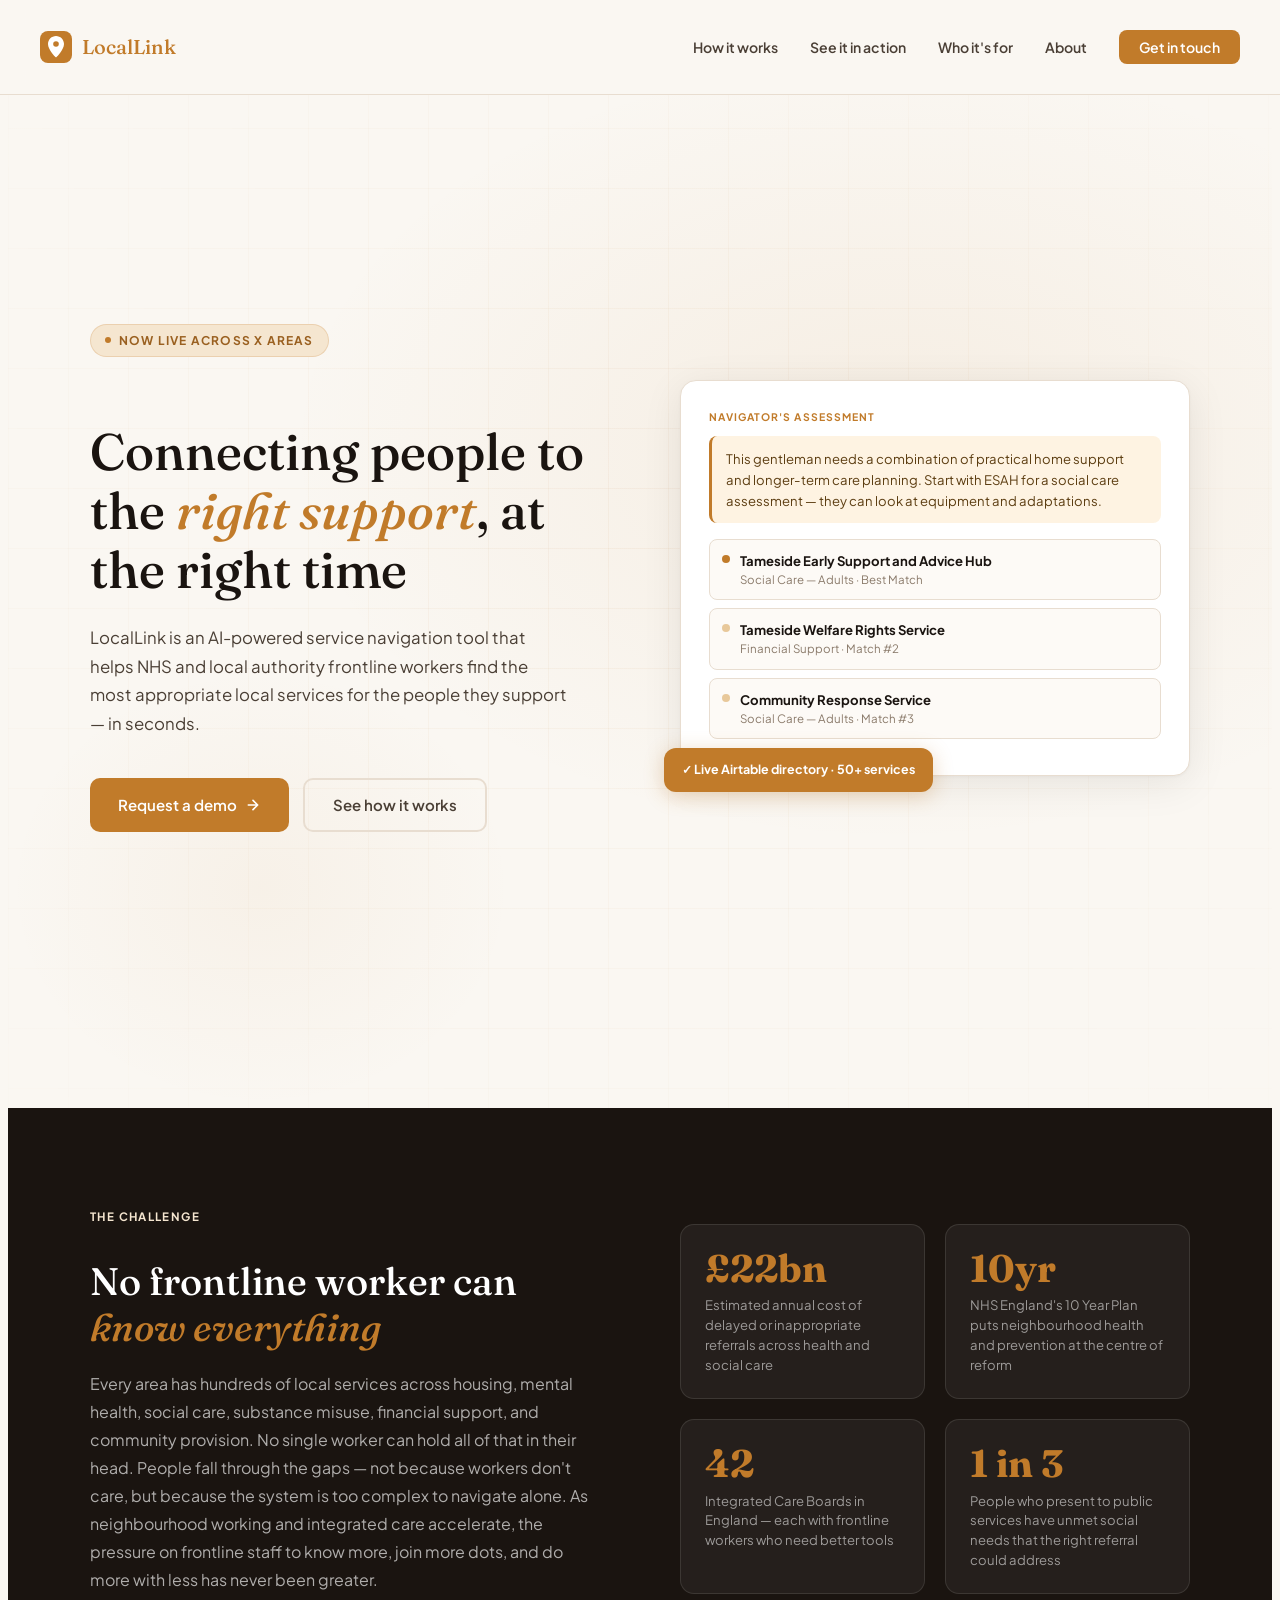
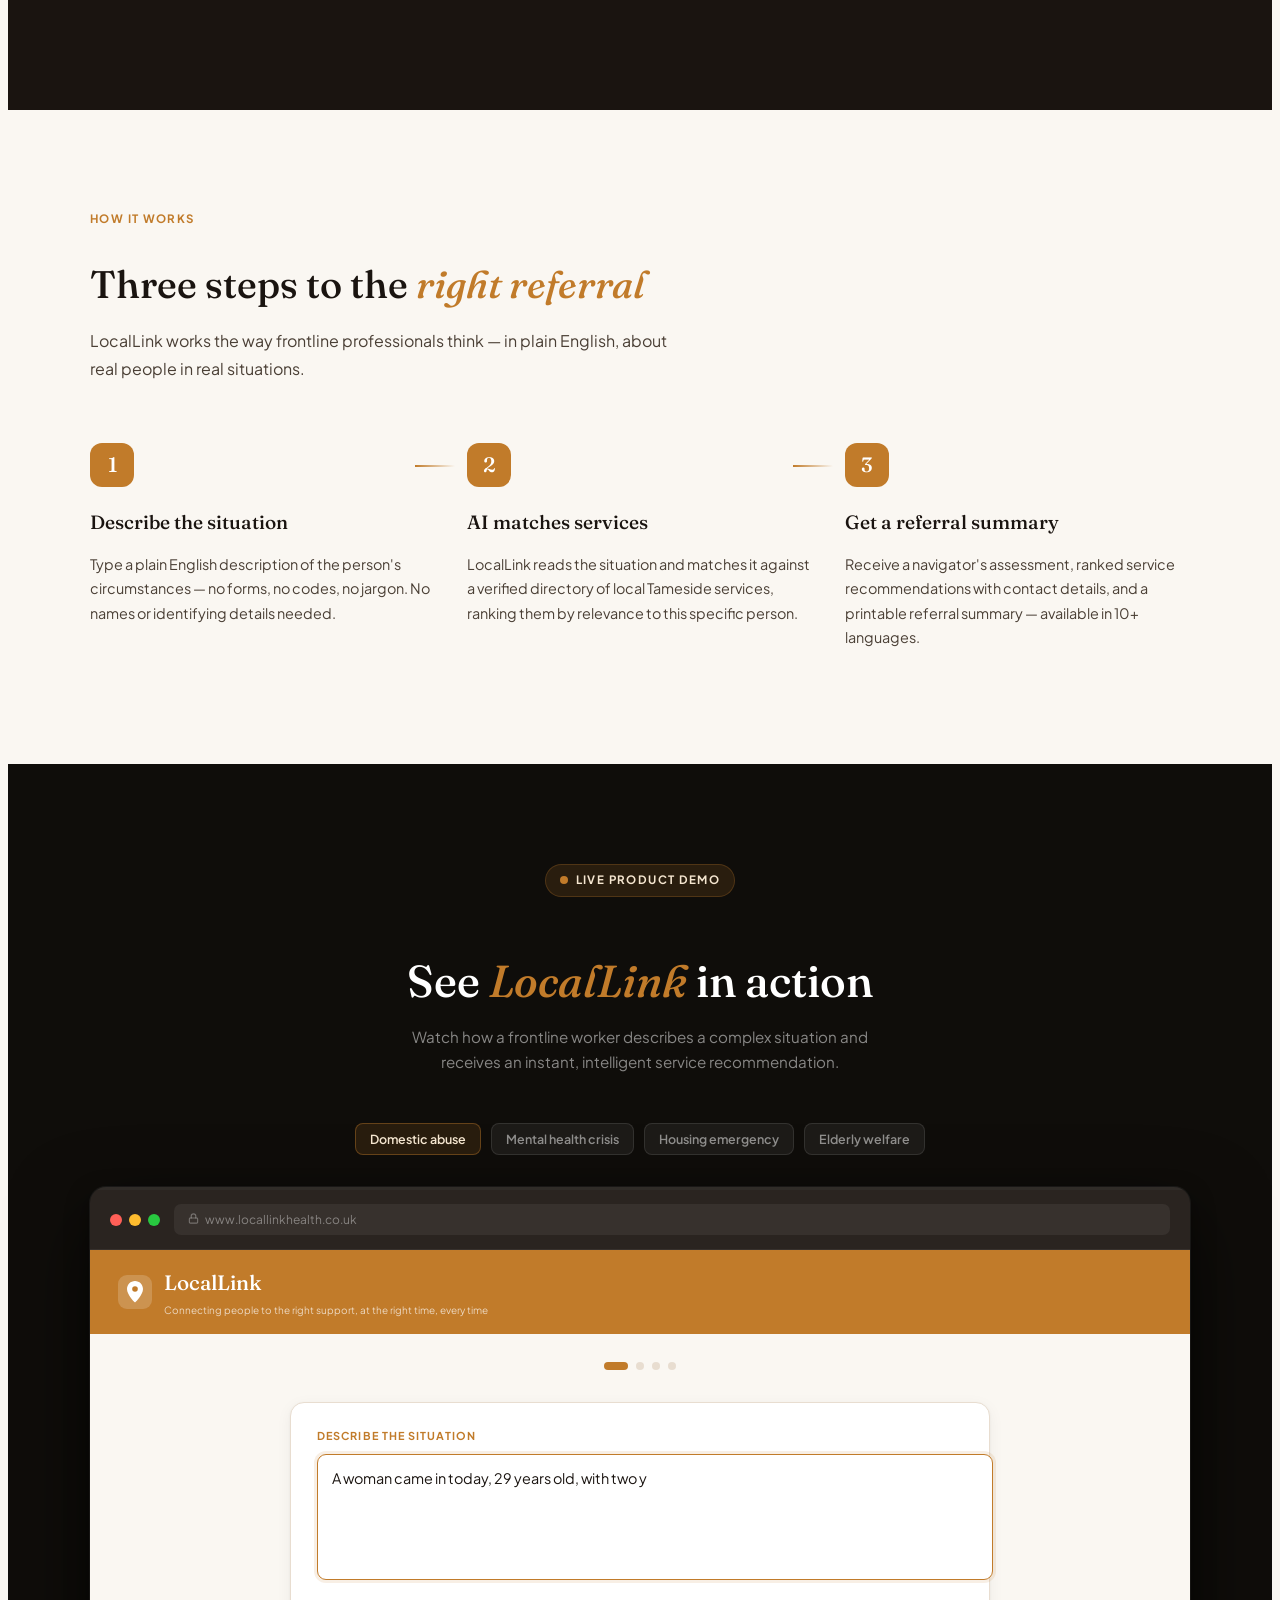
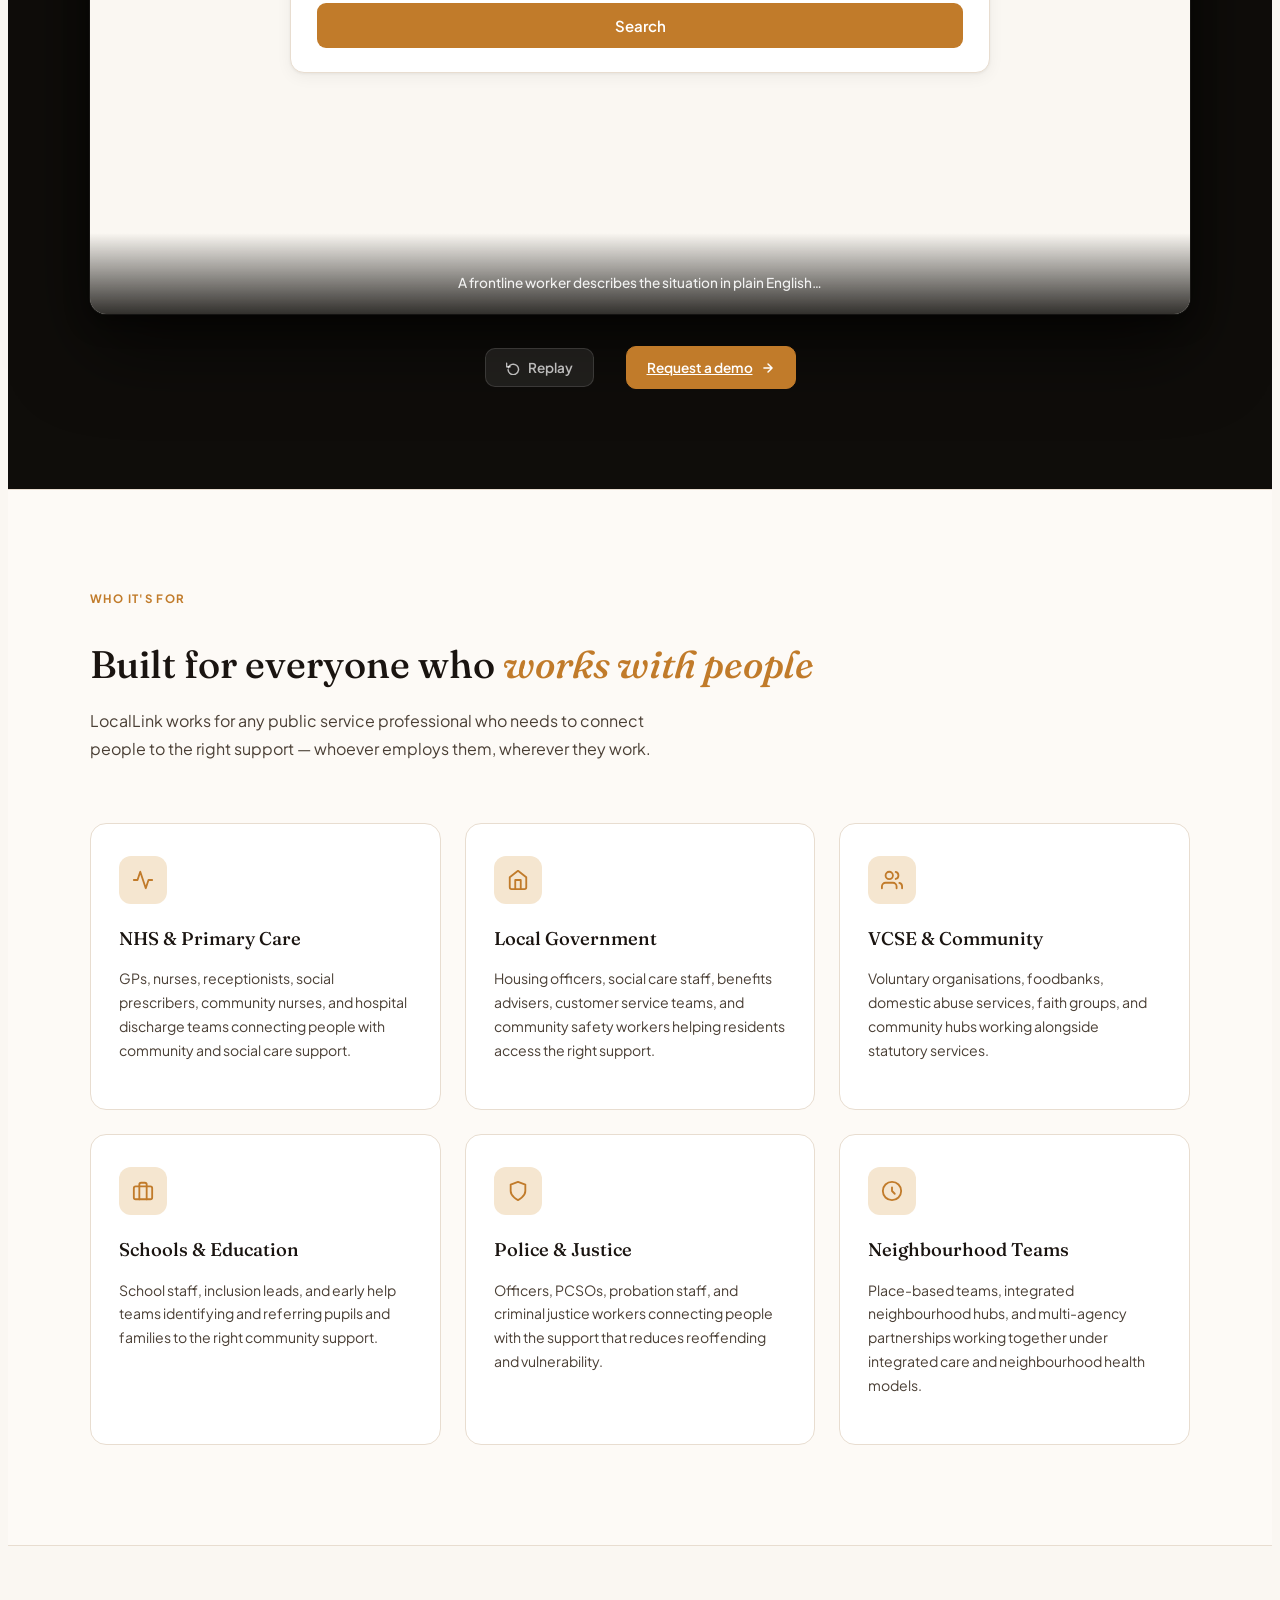
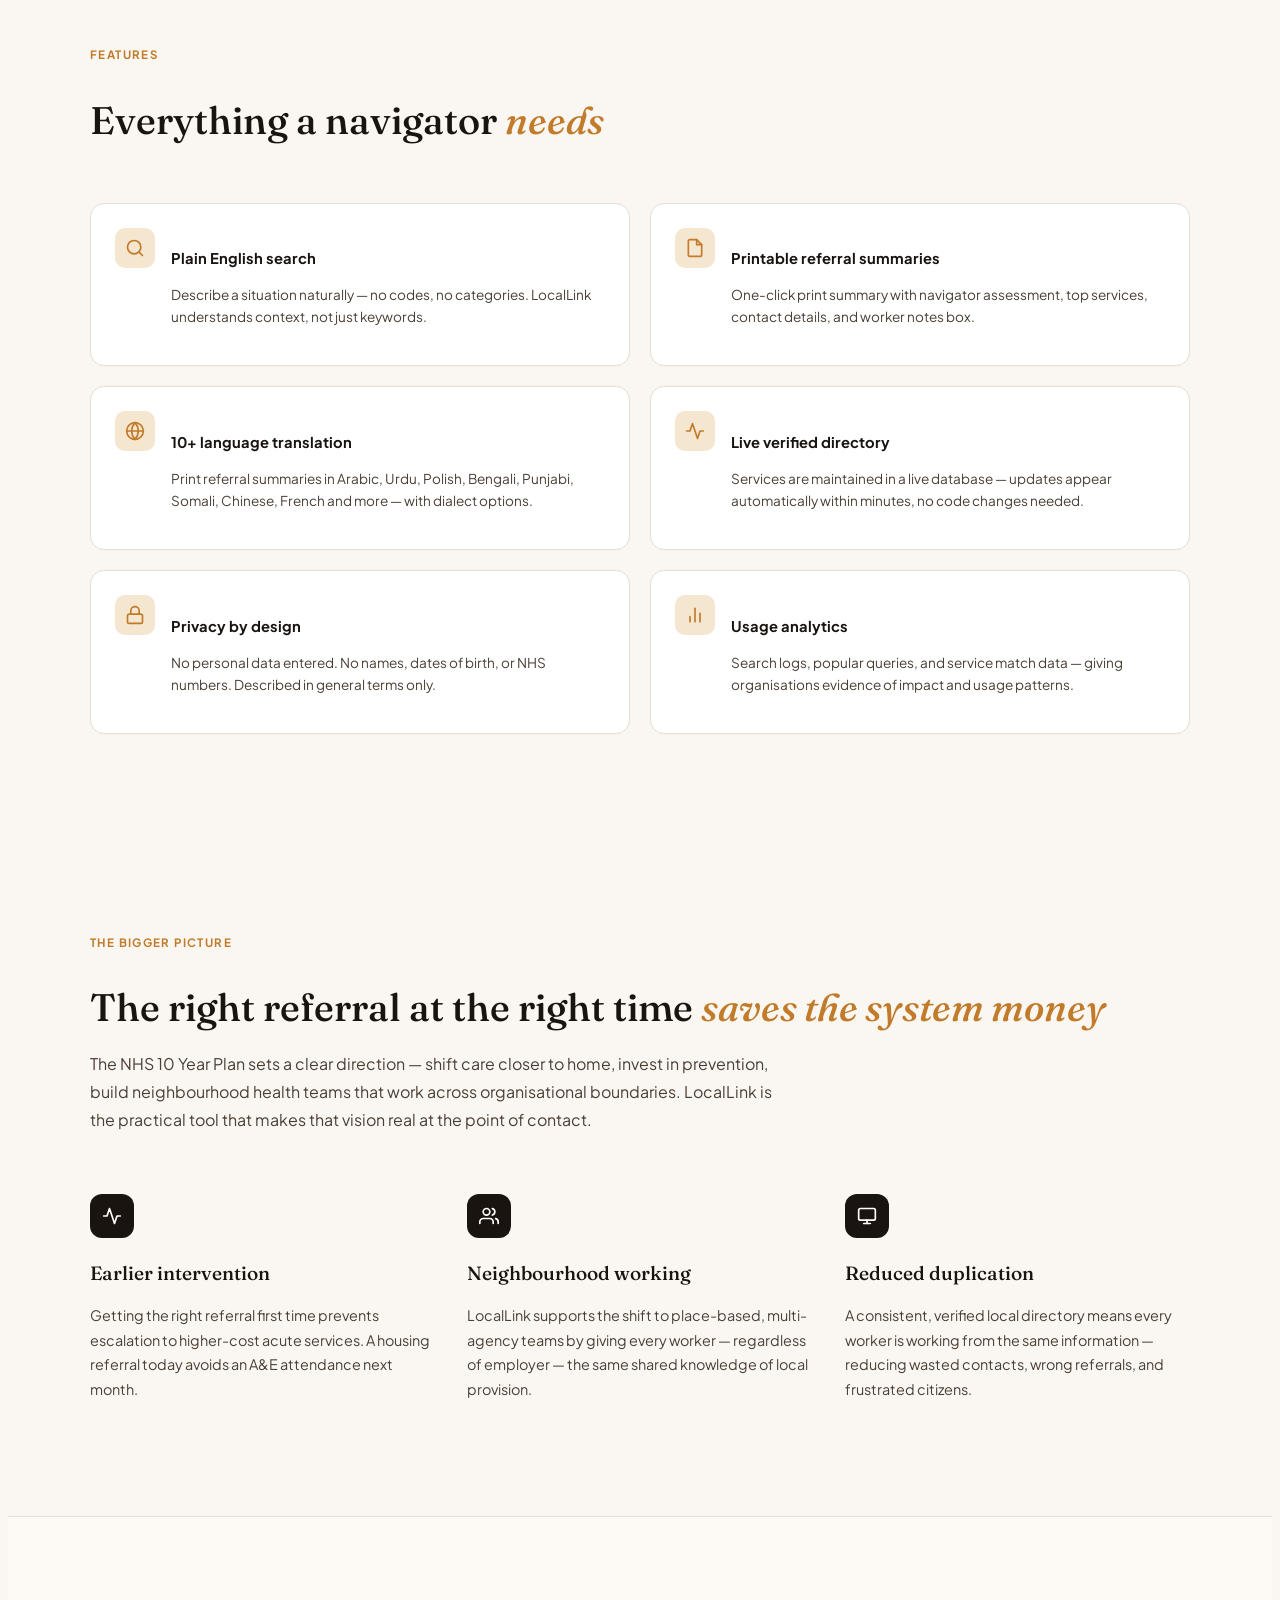
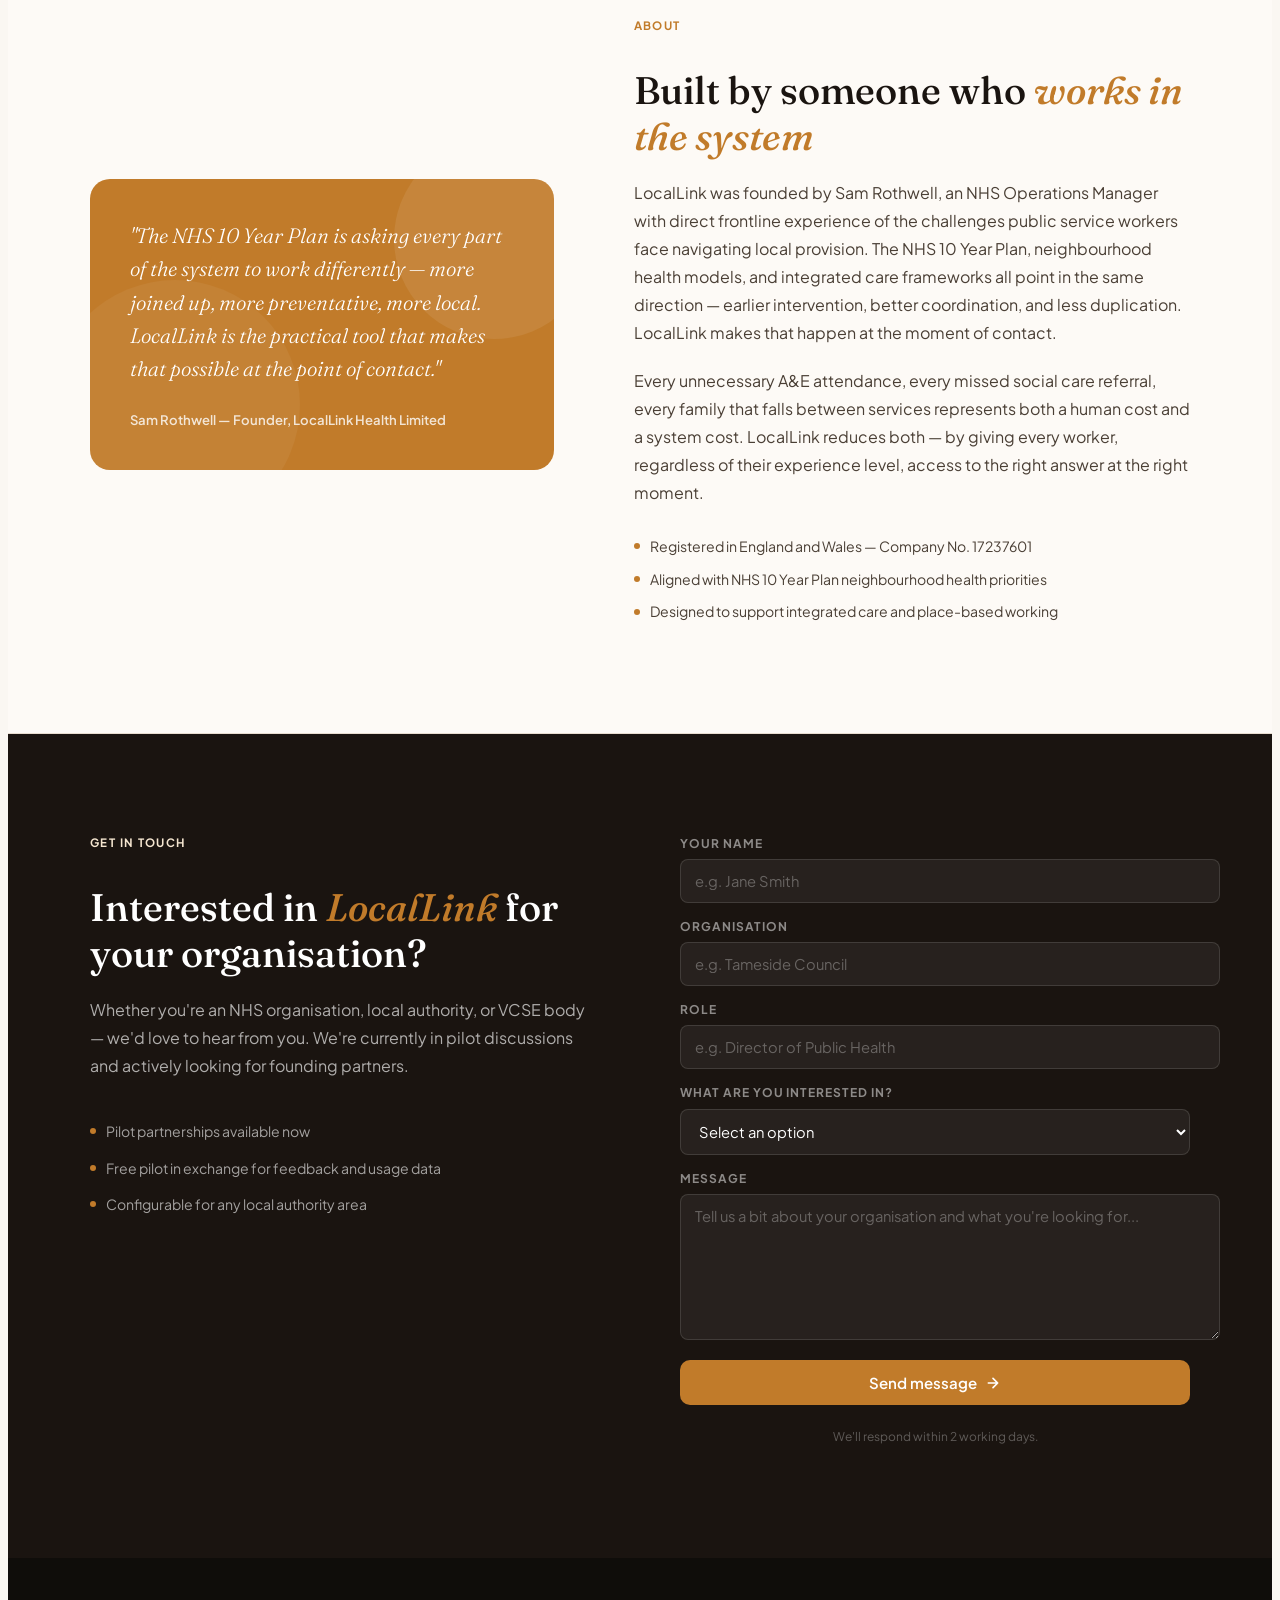
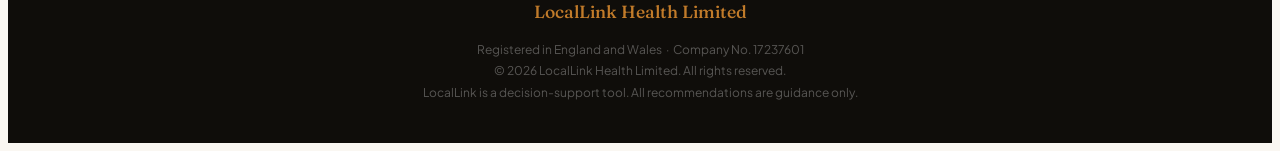
==== index.html @ e5d40533 "Add files via upload" ====
<!DOCTYPE html>
<html lang="en">
<head>
  <meta charset="UTF-8">
  <meta name="viewport" content="width=device-width, initial-scale=1.0">
  <title>LocalLink Health — Connecting people to the right support</title>
  <link rel="icon" type="image/png" href="/locallink-icon-amber.png">
  <meta name="description" content="LocalLink is an AI-powered service navigation tool helping NHS and local authority frontline workers connect people to the right local services, instantly.">
  <link rel="preconnect" href="https://fonts.googleapis.com">
  <link rel="preconnect" href="https://fonts.gstatic.com" crossorigin>
  <link href="https://fonts.googleapis.com/css2?family=Fraunces:ital,opsz,wght@0,9..144,300;0,9..144,500;0,9..144,700;1,9..144,300&family=Plus+Jakarta+Sans:wght@400;500;600;700&display=swap" rel="stylesheet">
  <style>

    :root {
      --amber:       #C17B2A;
      --amber-dark:  #9A6020;
      --amber-light: #F5E6D0;
      --amber-pale:  #FDFAF6;
      --cream:       #FAF7F2;
      --white:       #ffffff;
      --text:        #1A1410;
      --text-mid:    #4A3F35;
      --text-muted:  #8A7A6A;
      --border:      #E8DDD0;
    }

    html { scroll-behavior: smooth; }

    body {
      font-family: 'Plus Jakarta Sans', sans-serif;
      background: var(--cream);
      color: var(--text);
      line-height: 1.6;
      overflow-x: hidden;
    }

    /* ── NAV ── */
    nav {
      position: fixed;
      top: 0;
      left: 0;
      right: 0;
      z-index: 100;
      padding: 18px 40px;
      display: flex;
      align-items: center;
      justify-content: space-between;
      background: rgba(250, 247, 242, 0.92);
      backdrop-filter: blur(12px);
      border-bottom: 1px solid var(--border);
      transition: box-shadow 0.3s;
    }

    nav.scrolled { box-shadow: 0 2px 20px rgba(0,0,0,0.07); }

    .nav-brand {
      display: flex;
      align-items: center;
      gap: 10px;
      text-decoration: none;
    }

    .nav-icon {
      width: 32px;
      height: 32px;
      background: var(--amber);
      border-radius: 8px;
      display: flex;
      align-items: center;
      justify-content: center;
    }

    .nav-name {
      font-family: 'Fraunces', Georgia, serif;
      font-size: 1.25rem;
      font-weight: 500;
      color: var(--amber);
    }

    .nav-links {
      display: flex;
      align-items: center;
      gap: 32px;
      list-style: none;
    }

    .nav-links a {
      font-size: 0.88rem;
      font-weight: 600;
      color: var(--text-mid);
      text-decoration: none;
      transition: color 0.2s;
    }

    .nav-links a:hover { color: var(--amber); }

    .nav-cta {
      background: var(--amber) !important;
      color: #fff !important;
      padding: 8px 20px;
      border-radius: 8px;
      transition: background 0.2s !important;
    }

    .nav-cta:hover { background: var(--amber-dark) !important; }

    /* ── HERO ── */
    .hero {
      min-height: 100vh;
      display: flex;
      align-items: center;
      padding: 120px 40px 80px;
      position: relative;
      overflow: hidden;
    }

    .hero-bg {
      position: absolute;
      inset: 0;
      background: 
        radial-gradient(ellipse 80% 60% at 70% 40%, rgba(193,123,42,0.08) 0%, transparent 60%),
        radial-gradient(ellipse 40% 40% at 20% 80%, rgba(193,123,42,0.05) 0%, transparent 50%);
    }

    .hero-grid {
      position: absolute;
      inset: 0;
      background-image: 
        linear-gradient(rgba(193,123,42,0.06) 1px, transparent 1px),
        linear-gradient(90deg, rgba(193,123,42,0.06) 1px, transparent 1px);
      background-size: 60px 60px;
      mask-image: radial-gradient(ellipse 80% 80% at 50% 50%, black 0%, transparent 100%);
    }

    .hero-inner {
      max-width: 1100px;
      margin: 0 auto;
      width: 100%;
      position: relative;
      z-index: 1;
      display: grid;
      grid-template-columns: 1fr 1fr;
      gap: 80px;
      align-items: center;
    }

    .hero-eyebrow {
      display: inline-flex;
      align-items: center;
      gap: 8px;
      background: var(--amber-light);
      color: var(--amber-dark);
      font-size: 0.75rem;
      font-weight: 700;
      text-transform: uppercase;
      letter-spacing: 0.1em;
      padding: 6px 14px;
      border-radius: 20px;
      margin-bottom: 24px;
      border: 1px solid rgba(193,123,42,0.2);
    }

    .hero-eyebrow-dot {
      width: 6px;
      height: 6px;
      background: var(--amber);
      border-radius: 50%;
      animation: pulse 2s ease-in-out infinite;
    }

    @keyframes pulse {
      0%, 100% { opacity: 1; transform: scale(1); }
      50% { opacity: 0.5; transform: scale(0.8); }
    }

    .hero h1 {
      font-family: 'Fraunces', Georgia, serif;
      font-size: clamp(2.4rem, 4vw, 3.4rem);
      font-weight: 500;
      line-height: 1.15;
      color: var(--text);
      margin-bottom: 24px;
    }

    .hero h1 em {
      font-style: italic;
      color: var(--amber);
    }

    .hero-sub {
      font-size: 1.05rem;
      color: var(--text-mid);
      line-height: 1.7;
      margin-bottom: 40px;
      max-width: 480px;
    }

    .hero-actions {
      display: flex;
      gap: 14px;
      flex-wrap: wrap;
    }

    .btn-primary {
      display: inline-flex;
      align-items: center;
      gap: 8px;
      background: var(--amber);
      color: #fff;
      font-family: inherit;
      font-size: 0.94rem;
      font-weight: 600;
      padding: 13px 28px;
      border-radius: 10px;
      text-decoration: none;
      border: none;
      cursor: pointer;
      transition: background 0.2s, transform 0.1s;
    }

    .btn-primary:hover { background: var(--amber-dark); }
    .btn-primary:active { transform: scale(0.98); }

    .btn-secondary {
      display: inline-flex;
      align-items: center;
      gap: 8px;
      background: transparent;
      color: var(--text-mid);
      font-family: inherit;
      font-size: 0.94rem;
      font-weight: 600;
      padding: 13px 28px;
      border-radius: 10px;
      text-decoration: none;
      border: 2px solid var(--border);
      transition: border-color 0.2s, color 0.2s;
    }

    .btn-secondary:hover { border-color: var(--amber); color: var(--amber); }

    /* Hero visual */
    .hero-visual {
      position: relative;
    }

    .hero-card {
      background: var(--white);
      border-radius: 16px;
      border: 1px solid var(--border);
      box-shadow: 0 8px 40px rgba(0,0,0,0.08), 0 1px 3px rgba(0,0,0,0.04);
      padding: 28px;
      animation: float 6s ease-in-out infinite;
    }

    @keyframes float {
      0%, 100% { transform: translateY(0); }
      50% { transform: translateY(-8px); }
    }

    .hero-card-label {
      font-size: 0.65rem;
      font-weight: 700;
      text-transform: uppercase;
      letter-spacing: 0.1em;
      color: var(--amber);
      margin-bottom: 10px;
    }

    .hero-card-assessment {
      background: #FEF3E2;
      border-left: 3px solid var(--amber);
      border-radius: 8px;
      padding: 12px 14px;
      font-size: 0.82rem;
      color: #5C3D11;
      line-height: 1.6;
      margin-bottom: 16px;
    }

    .hero-service-item {
      display: flex;
      align-items: flex-start;
      gap: 10px;
      padding: 10px 12px;
      border-radius: 8px;
      border: 1px solid var(--border);
      margin-bottom: 8px;
      background: var(--amber-pale);
    }

    .hero-service-dot {
      width: 8px;
      height: 8px;
      background: var(--amber);
      border-radius: 50%;
      flex-shrink: 0;
      margin-top: 5px;
    }

    .hero-service-name {
      font-size: 0.82rem;
      font-weight: 700;
      color: var(--text);
    }

    .hero-service-cat {
      font-size: 0.72rem;
      color: var(--text-muted);
    }

    .hero-badge {
      position: absolute;
      bottom: -16px;
      left: -16px;
      background: var(--amber);
      color: #fff;
      border-radius: 12px;
      padding: 12px 18px;
      font-size: 0.78rem;
      font-weight: 700;
      box-shadow: 0 4px 20px rgba(193,123,42,0.3);
      white-space: nowrap;
    }

    /* ── SECTION COMMON ── */
    section {
      padding: 100px 40px;
    }

    .section-inner {
      max-width: 1100px;
      margin: 0 auto;
    }

    .section-eyebrow {
      font-size: 0.72rem;
      font-weight: 700;
      text-transform: uppercase;
      letter-spacing: 0.12em;
      color: var(--amber);
      margin-bottom: 16px;
    }

    .section-title {
      font-family: 'Fraunces', Georgia, serif;
      font-size: clamp(1.8rem, 3vw, 2.6rem);
      font-weight: 500;
      color: var(--text);
      line-height: 1.2;
      margin-bottom: 20px;
    }

    .section-title em {
      font-style: italic;
      color: var(--amber);
    }

    .section-body {
      font-size: 1rem;
      color: var(--text-mid);
      line-height: 1.75;
      max-width: 580px;
    }

    /* ── PROBLEM ── */
    .problem {
      background: var(--text);
    }

    .problem .section-eyebrow { color: var(--amber-light); }
    .problem .section-title { color: var(--white); }
    .problem .section-body { color: rgba(255,255,255,0.65); }

    .problem-inner {
      display: grid;
      grid-template-columns: 1fr 1fr;
      gap: 80px;
      align-items: center;
    }

    .problem-stats {
      display: grid;
      grid-template-columns: 1fr 1fr;
      gap: 20px;
    }

    .stat-card {
      background: rgba(255,255,255,0.05);
      border: 1px solid rgba(255,255,255,0.1);
      border-radius: 14px;
      padding: 24px;
    }

    .stat-number {
      font-family: 'Fraunces', Georgia, serif;
      font-size: 2.4rem;
      font-weight: 700;
      color: var(--amber);
      line-height: 1;
      margin-bottom: 8px;
    }

    .stat-label {
      font-size: 0.82rem;
      color: rgba(255,255,255,0.55);
      line-height: 1.5;
    }

    /* ── HOW IT WORKS ── */
    .steps {
      display: grid;
      grid-template-columns: repeat(3, 1fr);
      gap: 32px;
      margin-top: 60px;
    }

    .step {
      position: relative;
    }

    .step-num {
      width: 44px;
      height: 44px;
      background: var(--amber);
      color: #fff;
      border-radius: 12px;
      display: flex;
      align-items: center;
      justify-content: center;
      font-family: 'Fraunces', Georgia, serif;
      font-size: 1.3rem;
      font-weight: 500;
      margin-bottom: 20px;
    }

    .step h3 {
      font-family: 'Fraunces', Georgia, serif;
      font-size: 1.2rem;
      font-weight: 500;
      color: var(--text);
      margin-bottom: 10px;
    }

    .step p {
      font-size: 0.9rem;
      color: var(--text-mid);
      line-height: 1.7;
    }

    .step-connector {
      position: absolute;
      top: 22px;
      right: -20px;
      width: 40px;
      height: 2px;
      background: linear-gradient(90deg, var(--amber), transparent);
    }

    /* ── FOR WHO ── */
    .who-grid {
      display: grid;
      grid-template-columns: repeat(3, 1fr);
      gap: 24px;
      margin-top: 60px;
    }

    .who-card {
      background: var(--white);
      border: 1px solid var(--border);
      border-radius: 16px;
      padding: 32px 28px;
      transition: border-color 0.2s, box-shadow 0.2s, transform 0.2s;
    }

    .who-card:hover {
      border-color: var(--amber);
      box-shadow: 0 8px 32px rgba(193,123,42,0.1);
      transform: translateY(-3px);
    }

    .who-icon {
      width: 48px;
      height: 48px;
      background: var(--amber-light);
      border-radius: 12px;
      display: flex;
      align-items: center;
      justify-content: center;
      margin-bottom: 20px;
    }

    .who-card h3 {
      font-family: 'Fraunces', Georgia, serif;
      font-size: 1.15rem;
      font-weight: 500;
      color: var(--text);
      margin-bottom: 10px;
    }

    .who-card p {
      font-size: 0.88rem;
      color: var(--text-mid);
      line-height: 1.7;
    }

    /* ── FEATURES ── */
    .features-bg {
      background: var(--amber-pale);
      border-top: 1px solid var(--border);
      border-bottom: 1px solid var(--border);
    }

    .features-grid {
      display: grid;
      grid-template-columns: repeat(2, 1fr);
      gap: 20px;
      margin-top: 60px;
    }

    .feature-item {
      display: flex;
      gap: 16px;
      padding: 24px;
      background: var(--white);
      border-radius: 14px;
      border: 1px solid var(--border);
    }

    .feature-icon {
      flex-shrink: 0;
      width: 40px;
      height: 40px;
      background: var(--amber-light);
      border-radius: 10px;
      display: flex;
      align-items: center;
      justify-content: center;
    }

    .feature-item h4 {
      font-weight: 700;
      font-size: 0.92rem;
      color: var(--text);
      margin-bottom: 6px;
    }

    .feature-item p {
      font-size: 0.85rem;
      color: var(--text-mid);
      line-height: 1.6;
    }

    /* ── ABOUT ── */
    .about-inner {
      display: grid;
      grid-template-columns: 1fr 1.2fr;
      gap: 80px;
      align-items: center;
    }

    .about-visual {
      background: var(--amber);
      border-radius: 20px;
      padding: 40px;
      color: #fff;
      position: relative;
      overflow: hidden;
    }

    .about-visual::before {
      content: '';
      position: absolute;
      top: -40px;
      right: -40px;
      width: 200px;
      height: 200px;
      background: rgba(255,255,255,0.08);
      border-radius: 50%;
    }

    .about-visual::after {
      content: '';
      position: absolute;
      bottom: -60px;
      left: -40px;
      width: 250px;
      height: 250px;
      background: rgba(255,255,255,0.05);
      border-radius: 50%;
    }

    .about-quote {
      font-family: 'Fraunces', Georgia, serif;
      font-size: 1.3rem;
      font-weight: 300;
      font-style: italic;
      line-height: 1.6;
      margin-bottom: 24px;
      position: relative;
      z-index: 1;
    }

    .about-attribution {
      font-size: 0.82rem;
      font-weight: 600;
      opacity: 0.8;
      position: relative;
      z-index: 1;
    }

    .about-text .section-body { max-width: 100%; margin-bottom: 20px; }

    .about-detail {
      display: flex;
      align-items: center;
      gap: 10px;
      font-size: 0.88rem;
      color: var(--text-mid);
      margin-bottom: 10px;
    }

    .about-detail-dot {
      width: 6px;
      height: 6px;
      background: var(--amber);
      border-radius: 50%;
      flex-shrink: 0;
    }

    /* ── CONTACT ── */
    .contact-bg {
      background: var(--text);
    }

    .contact-inner {
      display: grid;
      grid-template-columns: 1fr 1fr;
      gap: 80px;
      align-items: start;
    }

    .contact-bg .section-eyebrow { color: var(--amber-light); }
    .contact-bg .section-title { color: var(--white); }
    .contact-bg .section-body { color: rgba(255,255,255,0.65); }

    .contact-form {
      display: flex;
      flex-direction: column;
      gap: 14px;
    }

    .form-group label {
      display: block;
      font-size: 0.75rem;
      font-weight: 700;
      text-transform: uppercase;
      letter-spacing: 0.08em;
      color: rgba(255,255,255,0.5);
      margin-bottom: 6px;
    }

    .form-group input,
    .form-group textarea,
    .form-group select {
      width: 100%;
      background: rgba(255,255,255,0.06);
      border: 1px solid rgba(255,255,255,0.12);
      border-radius: 8px;
      padding: 12px 14px;
      font-family: inherit;
      font-size: 0.92rem;
      color: #fff;
      transition: border-color 0.2s;
    }

    .form-group input::placeholder,
    .form-group textarea::placeholder { color: rgba(255,255,255,0.3); }

    .form-group input:focus,
    .form-group textarea:focus,
    .form-group select:focus {
      outline: none;
      border-color: var(--amber);
    }

    .form-group textarea { min-height: 120px; resize: vertical; }

    .form-group select option { background: #1A1410; }

    /* ── FOOTER ── */
    footer {
      background: #0F0D0A;
      padding: 40px;
      text-align: center;
    }

    .footer-brand {
      font-family: 'Fraunces', Georgia, serif;
      font-size: 1.1rem;
      font-weight: 500;
      color: var(--amber);
      margin-bottom: 12px;
    }

    .footer-legal {
      font-size: 0.75rem;
      color: rgba(255,255,255,0.3);
      line-height: 1.8;
    }

    /* ── ANIMATIONS ── */
    .fade-up {
      opacity: 0;
      transform: translateY(24px);
      transition: opacity 0.6s ease, transform 0.6s ease;
    }

    .fade-up.visible {
      opacity: 1;
      transform: translateY(0);
    }

    .fade-up-delay-1 { transition-delay: 0.1s; }
    .fade-up-delay-2 { transition-delay: 0.2s; }
    .fade-up-delay-3 { transition-delay: 0.3s; }

    /* ── RESPONSIVE ── */
    @media (max-width: 768px) {
      nav { padding: 16px 20px; }
      .nav-links { display: none; }
      section { padding: 70px 20px; }
      .hero { padding: 100px 20px 60px; }
      .hero-inner,
      .problem-inner,
      .about-inner,
      .contact-inner { grid-template-columns: 1fr; gap: 40px; }
      .hero-visual { display: none; }
      .steps,
      .who-grid { grid-template-columns: 1fr; }
      .features-grid { grid-template-columns: 1fr; }
      .problem-stats { grid-template-columns: 1fr 1fr; }
    }
  </style>
</head>
<body>

  <!-- NAV -->
  <nav id="navbar">
    <a href="#" class="nav-brand">
      <div class="nav-icon">
        <svg width="18" height="22" viewBox="0 0 18 22" fill="none">
          <path d="M9 0C4.58 0 1 3.58 1 8c0 5.5 7.1 12.72 7.4 13.04a.83.83 0 0 0 1.2 0C9.9 20.72 17 13.5 17 8c0-4.42-3.58-8-8-8z" fill="white"/>
          <circle cx="9" cy="8" r="2.8" fill="#C17B2A"/>
        </svg>
      </div>
      <span class="nav-name">LocalLink</span>
    </a>
    <ul class="nav-links">
      <li><a href="#how-it-works">How it works</a></li>
      <li><a href="#demo">See it in action</a></li><li><a href="#who">Who it's for</a></li>
      <li><a href="#about">About</a></li>
      <li><a href="#contact" class="nav-cta">Get in touch</a></li>
    </ul>
  </nav>

  <!-- HERO -->
  <section class="hero">
    <div class="hero-bg"></div>
    <div class="hero-grid"></div>
    <div class="hero-inner">
      <div class="hero-content">
        <div class="hero-eyebrow">
          <span class="hero-eyebrow-dot"></span>
          Now live across X areas
        </div>
        <h1>Connecting people to the <em>right support</em>, at the right time</h1>
        <p class="hero-sub">LocalLink is an AI-powered service navigation tool that helps NHS and local authority frontline workers find the most appropriate local services for the people they support — in seconds.</p>
        <div class="hero-actions">
          <a href="#demo" class="btn-primary">
            Request a demo
            <svg width="16" height="16" viewBox="0 0 24 24" fill="none" stroke="currentColor" stroke-width="2.5" stroke-linecap="round" stroke-linejoin="round"><path d="M5 12h14M12 5l7 7-7 7"/></svg>
          </a>
          <a href="#how-it-works" class="btn-secondary">See how it works</a>
        </div>
      </div>
      <div class="hero-visual fade-up fade-up-delay-2">
        <div class="hero-card">
          <div class="hero-card-label">Navigator's Assessment</div>
          <div class="hero-card-assessment">This gentleman needs a combination of practical home support and longer-term care planning. Start with ESAH for a social care assessment — they can look at equipment and adaptations.</div>
          <div class="hero-service-item">
            <div class="hero-service-dot"></div>
            <div>
              <div class="hero-service-name">Tameside Early Support and Advice Hub</div>
              <div class="hero-service-cat">Social Care — Adults · Best Match</div>
            </div>
          </div>
          <div class="hero-service-item">
            <div class="hero-service-dot" style="background:#e8c89a"></div>
            <div>
              <div class="hero-service-name">Tameside Welfare Rights Service</div>
              <div class="hero-service-cat">Financial Support · Match #2</div>
            </div>
          </div>
          <div class="hero-service-item">
            <div class="hero-service-dot" style="background:#e8c89a"></div>
            <div>
              <div class="hero-service-name">Community Response Service</div>
              <div class="hero-service-cat">Social Care — Adults · Match #3</div>
            </div>
          </div>
        </div>
        <div class="hero-badge">✓ Live Airtable directory · 50+ services</div>
      </div>
    </div>
  </section>

  <!-- PROBLEM -->
  <section class="problem">
    <div class="section-inner">
      <div class="problem-inner">
        <div>
          <div class="section-eyebrow fade-up">The challenge</div>
          <h2 class="section-title fade-up fade-up-delay-1">No frontline worker can <em>know everything</em></h2>
          <p class="section-body fade-up fade-up-delay-2">Every area has hundreds of local services across housing, mental health, social care, substance misuse, financial support, and community provision. No single worker can hold all of that in their head. People fall through the gaps — not because workers don't care, but because the system is too complex to navigate alone. As neighbourhood working and integrated care accelerate, the pressure on frontline staff to know more, join more dots, and do more with less has never been greater.</p>
        </div>
        <div class="problem-stats">
          <div class="stat-card fade-up">
            <div class="stat-number">£22bn</div>
            <div class="stat-label">Estimated annual cost of delayed or inappropriate referrals across health and social care</div>
          </div>
          <div class="stat-card fade-up fade-up-delay-1">
            <div class="stat-number">10yr</div>
            <div class="stat-label">NHS England's 10 Year Plan puts neighbourhood health and prevention at the centre of reform</div>
          </div>
          <div class="stat-card fade-up fade-up-delay-2">
            <div class="stat-number">42</div>
            <div class="stat-label">Integrated Care Boards in England — each with frontline workers who need better tools</div>
          </div>
          <div class="stat-card fade-up fade-up-delay-3">
            <div class="stat-number">1 in 3</div>
            <div class="stat-label">People who present to public services have unmet social needs that the right referral could address</div>
          </div>
        </div>
      </div>
    </div>
  </section>

  <!-- HOW IT WORKS -->
  <section id="how-it-works">
    <div class="section-inner">
      <div class="section-eyebrow fade-up">How it works</div>
      <h2 class="section-title fade-up fade-up-delay-1">Three steps to the <em>right referral</em></h2>
      <p class="section-body fade-up fade-up-delay-2">LocalLink works the way frontline professionals think — in plain English, about real people in real situations.</p>
      <div class="steps">
        <div class="step fade-up">
          <div class="step-num">1</div>
          <h3>Describe the situation</h3>
          <p>Type a plain English description of the person's circumstances — no forms, no codes, no jargon. No names or identifying details needed.</p>
          <div class="step-connector"></div>
        </div>
        <div class="step fade-up fade-up-delay-1">
          <div class="step-num">2</div>
          <h3>AI matches services</h3>
          <p>LocalLink reads the situation and matches it against a verified directory of local Tameside services, ranking them by relevance to this specific person.</p>
          <div class="step-connector"></div>
        </div>
        <div class="step fade-up fade-up-delay-2">
          <div class="step-num">3</div>
          <h3>Get a referral summary</h3>
          <p>Receive a navigator's assessment, ranked service recommendations with contact details, and a printable referral summary — available in 10+ languages.</p>
        </div>
      </div>
    </div>
  </section>


  <!-- DEMO SECTION -->
  <section id="demo" style="background: #0F0D0A; padding: 100px 40px;">
    <style>





    /* ── OUTER WRAPPER ── */
    .demo-wrapper {
      width: 100%;
      max-width: 1100px;
    }

    .demo-header {
      text-align: center;
      margin-bottom: 48px;
    }

    .demo-eyebrow {
      display: inline-flex;
      align-items: center;
      gap: 8px;
      background: rgba(193,123,42,0.15);
      color: var(--amber-light);
      font-size: 0.72rem;
      font-weight: 700;
      text-transform: uppercase;
      letter-spacing: 0.12em;
      padding: 6px 14px;
      border-radius: 20px;
      margin-bottom: 20px;
      border: 1px solid rgba(193,123,42,0.25);
    }

    .demo-title {
      font-family: 'Fraunces', Georgia, serif;
      font-size: clamp(1.8rem, 3.5vw, 2.8rem);
      font-weight: 500;
      color: #fff;
      line-height: 1.2;
      margin-bottom: 16px;
    }

    .demo-title em {
      font-style: italic;
      color: var(--amber);
    }

    .demo-subtitle {
      font-size: 0.95rem;
      color: rgba(255,255,255,0.5);
      max-width: 500px;
      margin: 0 auto;
      line-height: 1.7;
    }

    /* ── BROWSER CHROME ── */
    .browser {
      background: #1E1A16;
      border-radius: 16px;
      overflow: hidden;
      box-shadow:
        0 0 0 1px rgba(255,255,255,0.06),
        0 32px 80px rgba(0,0,0,0.6),
        0 8px 24px rgba(0,0,0,0.4);
    }

    .browser-bar {
      background: #2A2420;
      padding: 14px 20px;
      display: flex;
      align-items: center;
      gap: 14px;
      border-bottom: 1px solid rgba(255,255,255,0.06);
    }

    .browser-dots {
      display: flex;
      gap: 7px;
    }

    .browser-dot {
      width: 12px;
      height: 12px;
      border-radius: 50%;
    }

    .browser-dot.red    { background: #FF5F57; }
    .browser-dot.yellow { background: #FEBC2E; }
    .browser-dot.green  { background: #28C840; }

    .browser-url {
      flex: 1;
      background: rgba(255,255,255,0.06);
      border-radius: 7px;
      padding: 6px 14px;
      font-size: 0.75rem;
      color: rgba(255,255,255,0.4);
      display: flex;
      align-items: center;
      gap: 6px;
    }

    .browser-url-lock {
      color: rgba(255,255,255,0.3);
    }

    /* ── APP VIEWPORT ── */
    .app-viewport {
      background: var(--cream);
      min-height: 600px;
      overflow: hidden;
      position: relative;
    }

    /* ── APP HEADER ── */
    .app-header {
      background: var(--amber);
      padding: 16px 28px;
      display: flex;
      align-items: center;
      gap: 12px;
    }

    .app-header-icon {
      width: 34px;
      height: 34px;
      background: rgba(255,255,255,0.18);
      border-radius: 9px;
      display: flex;
      align-items: center;
      justify-content: center;
    }

    .app-header-name {
      font-family: 'Fraunces', Georgia, serif;
      font-size: 1.3rem;
      font-weight: 500;
      color: #fff;
    }

    .app-header-sub {
      font-size: 10px;
      color: rgba(255,255,255,0.7);
      margin-top: 2px;
    }

    /* ── APP CONTENT ── */
    .app-content {
      padding: 28px 32px;
      max-width: 700px;
      margin: 0 auto;
    }

    /* ── STEPS INDICATOR ── */
    .steps-indicator {
      display: flex;
      align-items: center;
      gap: 8px;
      margin-bottom: 32px;
      justify-content: center;
    }

    .step-dot {
      width: 8px;
      height: 8px;
      border-radius: 50%;
      background: var(--border);
      transition: all 0.4s ease;
    }

    .step-dot.active {
      background: var(--amber);
      width: 24px;
      border-radius: 4px;
    }

    .step-dot.done {
      background: var(--amber-light);
    }

    /* ── FORM CARD ── */
    .form-card {
      background: var(--white);
      border-radius: 14px;
      border: 1px solid var(--border);
      padding: 24px 26px;
      box-shadow: 0 1px 3px rgba(0,0,0,0.05), 0 4px 16px rgba(0,0,0,0.05);
      margin-bottom: 20px;
    }

    .form-label {
      font-size: 0.68rem;
      font-weight: 700;
      text-transform: uppercase;
      letter-spacing: 0.1em;
      color: var(--amber);
      margin-bottom: 10px;
      display: block;
    }

    .form-textarea {
      width: 100%;
      min-height: 100px;
      border: 1.5px solid var(--border);
      border-radius: 9px;
      padding: 12px 14px;
      font-size: 0.9rem;
      color: var(--text);
      background: var(--cream);
      line-height: 1.6;
      font-family: inherit;
      resize: none;
    }

    .form-textarea.typing {
      border-color: var(--amber);
      box-shadow: 0 0 0 3px rgba(193,123,42,0.12);
      background: var(--white);
    }

    .cursor {
      display: inline-block;
      width: 2px;
      height: 1em;
      background: var(--amber);
      vertical-align: text-bottom;
      animation: blink 0.8s step-end infinite;
      margin-left: 1px;
    }

    @keyframes blink {
      0%, 100% { opacity: 1; }
      50% { opacity: 0; }
    }

    .search-btn {
      width: 100%;
      margin-top: 16px;
      background: var(--amber);
      color: #fff;
      border: none;
      border-radius: 9px;
      padding: 13px;
      font-family: inherit;
      font-size: 0.94rem;
      font-weight: 600;
      cursor: pointer;
      display: flex;
      align-items: center;
      justify-content: center;
      gap: 8px;
      transition: background 0.2s;
    }

    .search-btn.searching {
      background: var(--amber-dark);
    }

    /* ── SPINNER ── */
    .spinner {
      width: 16px;
      height: 16px;
      border: 2px solid rgba(255,255,255,0.3);
      border-top-color: #fff;
      border-radius: 50%;
      animation: spin 0.7s linear infinite;
      display: none;
    }

    @keyframes spin { to { transform: rotate(360deg); } }

    /* ── RESULTS ── */
    #results {
      opacity: 0;
      transition: opacity 0.5s ease;
    }

    #results.visible { opacity: 1; }

    .results-label {
      font-size: 0.68rem;
      font-weight: 700;
      text-transform: uppercase;
      letter-spacing: 0.1em;
      color: var(--amber);
      margin-bottom: 12px;
    }

    .assessment-box {
      background: var(--assessment-bg);
      border-left: 3px solid var(--amber);
      border-radius: 10px;
      padding: 16px 18px;
      margin-bottom: 16px;
      display: flex;
      gap: 12px;
      align-items: flex-start;
      transform: translateY(10px);
      opacity: 0;
      transition: all 0.5s ease;
    }

    .assessment-box.visible {
      transform: translateY(0);
      opacity: 1;
    }

    .assessment-icon {
      flex-shrink: 0;
      width: 30px;
      height: 30px;
      background: rgba(193,123,42,0.15);
      border-radius: 50%;
      display: flex;
      align-items: center;
      justify-content: center;
    }

    .assessment-label {
      font-size: 0.65rem;
      font-weight: 700;
      text-transform: uppercase;
      letter-spacing: 0.1em;
      color: var(--amber);
      margin-bottom: 5px;
    }

    .assessment-text {
      font-size: 0.87rem;
      color: var(--assessment-tx);
      line-height: 1.65;
    }

    /* ── SERVICE CARDS ── */
    .service-card {
      background: var(--white);
      border-radius: 12px;
      border: 1px solid var(--border);
      border-left: 4px solid var(--amber-light);
      margin-bottom: 12px;
      overflow: hidden;
      transform: translateY(16px);
      opacity: 0;
      transition: all 0.5s ease;
      box-shadow: 0 1px 3px rgba(0,0,0,0.04);
    }

    .service-card.best {
      border-left-color: var(--amber);
      border-left-width: 5px;
    }

    .service-card.visible {
      transform: translateY(0);
      opacity: 1;
    }

    .card-header {
      display: flex;
      align-items: center;
      justify-content: space-between;
      padding: 14px 18px;
      border-bottom: 1px solid var(--border);
    }

    .card-name {
      font-size: 0.95rem;
      font-weight: 700;
      color: var(--text);
    }

    .badge {
      font-size: 0.62rem;
      font-weight: 700;
      padding: 2px 9px;
      border-radius: 20px;
    }

    .badge-best {
      background: var(--amber);
      color: #fff;
    }

    .badge-cat {
      background: var(--amber-light);
      color: var(--amber-dark);
      margin-right: 6px;
    }

    .card-why {
      padding: 12px 18px;
      font-size: 0.83rem;
      color: var(--text-muted);
      line-height: 1.65;
      border-bottom: 1px solid var(--border);
    }

    .card-meta {
      display: grid;
      grid-template-columns: 1fr 1fr;
      border-bottom: 1px solid var(--border);
    }

    .meta-item {
      padding: 10px 18px;
      font-size: 0.8rem;
    }

    .meta-item:first-child {
      border-right: 1px solid var(--border);
    }

    .meta-label {
      font-size: 0.62rem;
      font-weight: 700;
      text-transform: uppercase;
      letter-spacing: 0.08em;
      color: var(--amber);
      margin-bottom: 2px;
    }

    .meta-value {
      color: var(--text);
      font-weight: 500;
    }

    .card-pills {
      padding: 8px 18px;
      display: flex;
      gap: 6px;
      flex-wrap: wrap;
    }

    .pill {
      font-size: 9px;
      font-weight: 600;
      padding: 2px 8px;
      border-radius: 20px;
    }

    .pill-active {
      background: var(--amber);
      color: #fff;
    }

    .pill-inactive {
      background: #f0ece6;
      color: #b0a898;
    }

    /* ── PRINT PANEL ── */
    .print-panel {
      background: var(--white);
      border-radius: 12px;
      border: 1px solid var(--border);
      padding: 16px 18px;
      margin-bottom: 16px;
      display: flex;
      align-items: center;
      gap: 14px;
      transform: translateY(10px);
      opacity: 0;
      transition: all 0.5s ease;
    }

    .print-panel.visible {
      transform: translateY(0);
      opacity: 1;
    }

    .print-select {
      flex: 1;
      padding: 7px 10px;
      border: 1.5px solid var(--border);
      border-radius: 6px;
      font-family: inherit;
      font-size: 0.85rem;
      color: var(--text);
      background: var(--cream);
    }

    .print-btn-demo {
      background: none;
      border: 2px solid var(--amber);
      color: var(--amber);
      border-radius: 8px;
      padding: 7px 16px;
      font-family: inherit;
      font-size: 0.82rem;
      font-weight: 600;
      white-space: nowrap;
      cursor: pointer;
      display: flex;
      align-items: center;
      gap: 6px;
    }

    /* ── CAPTION OVERLAY ── */
    .caption-bar {
      position: absolute;
      bottom: 0;
      left: 0;
      right: 0;
      background: linear-gradient(transparent, rgba(15,13,10,0.85));
      padding: 40px 32px 20px;
      pointer-events: none;
    }

    .caption-text {
      font-size: 0.85rem;
      color: rgba(255,255,255,0.9);
      font-weight: 500;
      text-align: center;
      opacity: 0;
      transform: translateY(6px);
      transition: all 0.4s ease;
      line-height: 1.5;
    }

    .caption-text.visible {
      opacity: 1;
      transform: translateY(0);
    }

    /* ── PROGRESS BAR ── */
    .progress-bar {
      height: 3px;
      background: rgba(255,255,255,0.08);
      position: relative;
      overflow: hidden;
    }

    .progress-fill {
      height: 100%;
      background: var(--amber);
      width: 0%;
      transition: width 0.3s linear;
    }

    /* ── CONTROLS ── */
    .demo-controls {
      display: flex;
      align-items: center;
      justify-content: center;
      gap: 16px;
      margin-top: 32px;
    }

    .ctrl-btn {
      display: flex;
      align-items: center;
      gap: 8px;
      background: rgba(255,255,255,0.08);
      border: 1px solid rgba(255,255,255,0.12);
      color: rgba(255,255,255,0.7);
      border-radius: 10px;
      padding: 10px 20px;
      font-family: inherit;
      font-size: 0.85rem;
      font-weight: 600;
      cursor: pointer;
      transition: all 0.2s;
    }

    .ctrl-btn:hover {
      background: rgba(255,255,255,0.12);
      color: #fff;
    }

    .ctrl-btn.primary {
      background: var(--amber);
      border-color: var(--amber);
      color: #fff;
    }

    .ctrl-btn.primary:hover {
      background: var(--amber-dark);
    }

    .demo-timer {
      font-size: 0.78rem;
      color: rgba(255,255,255,0.3);
    }

    /* ── SCENARIO SELECTOR ── */
    .scenario-selector {
      display: flex;
      gap: 10px;
      margin-bottom: 32px;
      flex-wrap: wrap;
      justify-content: center;
    }

    .scenario-btn {
      background: rgba(255,255,255,0.06);
      border: 1px solid rgba(255,255,255,0.1);
      color: rgba(255,255,255,0.5);
      border-radius: 8px;
      padding: 7px 14px;
      font-family: inherit;
      font-size: 0.78rem;
      font-weight: 600;
      cursor: pointer;
      transition: all 0.2s;
    }

    .scenario-btn:hover,
    .scenario-btn.active {
      background: rgba(193,123,42,0.15);
      border-color: rgba(193,123,42,0.4);
      color: var(--amber-light);
    }

    @media (max-width: 600px) {
      .app-content { padding: 20px 16px; }
      .card-meta { grid-template-columns: 1fr; }
      .meta-item:first-child { border-right: none; border-bottom: 1px solid var(--border); }
    }
  
    /* Demo section overrides */
    #demo body { background: transparent; }
    .demo-wrapper { margin: 0 auto; }
    </style>
    <div class="demo-wrapper" style="max-width: 1100px; margin: 0 auto;">
<div class="demo-wrapper">

    <div class="demo-header">
      <div class="demo-eyebrow">
        <svg width="8" height="8" viewBox="0 0 8 8"><circle cx="4" cy="4" r="4" fill="#C17B2A"/></svg>
        Live product demo
      </div>
      <h1 class="demo-title">See <em>LocalLink</em> in action</h1>
      <p class="demo-subtitle">Watch how a frontline worker describes a complex situation and receives an instant, intelligent service recommendation.</p>
    </div>

    <div class="scenario-selector" id="scenarioSelector">
      <button class="scenario-btn active" onclick="selectScenario(0, this)">Domestic abuse</button>
      <button class="scenario-btn" onclick="selectScenario(1, this)">Mental health crisis</button>
      <button class="scenario-btn" onclick="selectScenario(2, this)">Housing emergency</button>
      <button class="scenario-btn" onclick="selectScenario(3, this)">Elderly welfare</button>
    </div>

    <div class="browser">
      <div class="progress-bar">
        <div class="progress-fill" id="progressFill"></div>
      </div>
      <div class="browser-bar">
        <div class="browser-dots">
          <div class="browser-dot red"></div>
          <div class="browser-dot yellow"></div>
          <div class="browser-dot green"></div>
        </div>
        <div class="browser-url">
          <span class="browser-url-lock">
            <svg width="11" height="11" viewBox="0 0 24 24" fill="none" stroke="currentColor" stroke-width="2.5" stroke-linecap="round" stroke-linejoin="round"><rect x="3" y="11" width="18" height="11" rx="2" ry="2"/><path d="M7 11V7a5 5 0 0 1 10 0v4"/></svg>
          </span>
          www.locallinkhealth.co.uk
        </div>
      </div>

      <div class="app-viewport">

        <div class="app-header">
          <div class="app-header-icon">
            <svg width="18" height="22" viewBox="0 0 18 22" fill="none">
              <path d="M9 0C4.58 0 1 3.58 1 8c0 5.5 7.1 12.72 7.4 13.04a.83.83 0 0 0 1.2 0C9.9 20.72 17 13.5 17 8c0-4.42-3.58-8-8-8z" fill="white"/>
              <circle cx="9" cy="8" r="2.8" fill="#C17B2A"/>
            </svg>
          </div>
          <div>
            <div class="app-header-name">LocalLink</div>
            <div class="app-header-sub">Connecting people to the right support, at the right time, every time</div>
          </div>
        </div>

        <div class="app-content">

          <div class="steps-indicator" id="stepsIndicator">
            <div class="step-dot active" id="dot0"></div>
            <div class="step-dot" id="dot1"></div>
            <div class="step-dot" id="dot2"></div>
            <div class="step-dot" id="dot3"></div>
          </div>

          <div class="form-card">
            <span class="form-label">Describe the situation</span>
            <textarea class="form-textarea" id="demoTextarea" readonly></textarea>
            <button class="search-btn" id="searchBtn">
              <div class="spinner" id="spinner"></div>
              <span id="btnLabel">Search</span>
            </button>
          </div>

          <div id="results">
            <div class="print-panel" id="printPanel">
              <select class="print-select">
                <option>English</option>
                <option>Arabic</option>
                <option>Urdu</option>
                <option>Polish</option>
                <option>Bengali (Sylheti)</option>
              </select>
              <button class="print-btn-demo">
                <svg width="14" height="14" viewBox="0 0 24 24" fill="none" stroke="currentColor" stroke-width="2" stroke-linecap="round" stroke-linejoin="round"><polyline points="6 9 6 2 18 2 18 9"/><path d="M6 18H4a2 2 0 0 1-2-2v-5a2 2 0 0 1 2-2h16a2 2 0 0 1 2 2v5a2 2 0 0 1-2 2h-2"/><rect x="6" y="14" width="12" height="8"/></svg>
                Print referral summary
              </button>
            </div>

            <div class="results-label">Matched Services</div>

            <div class="assessment-box" id="assessmentBox">
              <div class="assessment-icon">
                <svg width="14" height="14" viewBox="0 0 20 20" fill="none"><path d="M10 2a8 8 0 1 0 0 16A8 8 0 0 0 10 2zm.75 11.5h-1.5v-5h1.5v5zm0-6.5h-1.5V5.5h1.5V7z" fill="#C17B2A"/></svg>
              </div>
              <div>
                <div class="assessment-label">Navigator's Assessment</div>
                <p class="assessment-text" id="assessmentText"></p>
              </div>
            </div>

            <div id="serviceCards"></div>
          </div>
        </div>

        <div class="caption-bar">
          <div class="caption-text" id="captionText"></div>
        </div>

      </div>
    </div>

    <div class="demo-controls">
      <button class="ctrl-btn" onclick="restartDemo()">
        <svg width="14" height="14" viewBox="0 0 24 24" fill="none" stroke="currentColor" stroke-width="2.5" stroke-linecap="round" stroke-linejoin="round"><polyline points="1 4 1 10 7 10"/><path d="M3.51 15a9 9 0 1 0 .49-3.43"/></svg>
        Replay
      </button>
      <span class="demo-timer" id="demoTimer"></span>
      <a href="#contact" class="ctrl-btn primary">
        Request a demo
        <svg width="14" height="14" viewBox="0 0 24 24" fill="none" stroke="currentColor" stroke-width="2.5" stroke-linecap="round" stroke-linejoin="round"><path d="M5 12h14M12 5l7 7-7 7"/></svg>
      </a>
    </div>

  </div>

  <script>
    const SCENARIOS = [
      {
        query: "A woman came in today, 29 years old, with two young children. Her husband controls all the money, checks her phone constantly, won't let her see friends, and follows her to appointments. She said she loves him and doesn't want to leave but she seems scared.",
        assessment: "This is domestic abuse — coercive control, financial abuse, and stalking behaviour. She doesn't need to want to leave to access support. Priority is specialist domestic abuse services who can work at her own pace, help her understand what's happening, and safety plan around her current situation.",
        services: [
          {
            name: "Bridges Partnership — Domestic Abuse Service",
            cat: "Domestic Abuse",
            best: true,
            why: "This is exactly what Bridges exists for. They support people experiencing coercive control — she doesn't have to want to leave. An Independent Domestic Violence Advisor can meet her confidentially and work with her at her own pace.",
            phone: "0161 331 2552 (24hr: 0800 328 0967)",
            access: "Self-refer by phone. 24hr helpline 0800 328 0967. In immediate danger call 999 first.",
            pills: ["Self-Referral", "Phone", "Prof. Referral"]
          },
          {
            name: "Welfare Rights Service",
            cat: "Financial Support",
            best: false,
            why: "Financial abuse is central — he controls all the money. Welfare Rights can check what she's entitled to in her own name and advise on building financial independence step by step.",
            phone: "0161 342 3494",
            access: "Free and confidential. Self-referral or professional referral.",
            pills: ["Self-Referral", "Phone"]
          }
        ],
        caption: "Coercive control scenario — LocalLink identifies domestic abuse even without physical violence"
      },
      {
        query: "A 34 year old man was referred by his GP. He's been using cocaine heavily for two years, just lost his job because of it, his relationship has broken down, and he mentioned he's been having thoughts that life isn't worth living.",
        assessment: "This is serious and urgent — cocaine dependency, major life losses, and suicidal ideation. The immediate priority is ensuring he has access to mental health crisis support today, followed by getting him into drug and alcohol treatment. Both pathways need to open quickly.",
        services: [
          {
            name: "Safe Tameside — Mental Health Crisis Drop-in",
            cat: "Mental Health",
            best: true,
            why: "He's having thoughts that life isn't worth living — this needs face-to-face crisis support today, not in three weeks. Safe Tameside is walk-in until 8pm, run by people with lived experience. Not A&E, but real support for someone in distress.",
            phone: "0161 470 6104",
            access: "Walk-in Mon-Fri 1pm-8pm, Sat 10am-3pm. No appointment needed. If immediate risk to life always 999 first.",
            pills: ["Walk-in", "Self-Referral", "Phone"]
          },
          {
            name: "My Recovery Tameside — Drug & Alcohol Service",
            cat: "Substance Misuse",
            best: false,
            why: "This is the single point of contact for all drug and alcohol support. He doesn't need to have decided to stop using. They'll meet him where he is and build a treatment plan around him.",
            phone: "0161 672 9420",
            access: "Self-referral by phone or email. No referral needed. Free and confidential.",
            pills: ["Self-Referral", "Phone", "Online"]
          }
        ],
        caption: "Complex mental health & substance misuse — AI correctly prioritises crisis support first"
      },
      {
        query: "A family came into the housing office. Two adults and three children under 8, living in a one bedroom flat. The landlord has just given them a section 21 notice. They have no savings and the children share a bed. The mother is pregnant.",
        assessment: "This family faces imminent homelessness with severe overcrowding and a baby on the way. Housing advice is the urgent priority — don't wait until the notice expires. They're in priority need. Also need benefit maximisation and to get on the housing register immediately.",
        services: [
          {
            name: "Housing Advice and Homelessness Service",
            cat: "Housing",
            best: true,
            why: "This is the urgent first call. A section 21 with a pregnant woman and three children under 8 in a one-bed flat puts them in a strong position. Housing Options can challenge the notice if it's invalid and open a homelessness prevention case today.",
            phone: "0161 342 2700 (out of hours: 0161 342 2222)",
            access: "Online referral portal 24/7. Out of hours: 0161 342 2222. Do not wait — act today.",
            pills: ["Self-Referral", "Phone", "Online", "Walk-in"]
          },
          {
            name: "Welfare Rights Service",
            cat: "Financial Support",
            best: false,
            why: "With no savings and a baby coming, they need every penny they're entitled to — maternity grants, Healthy Start vouchers, correct UC housing element, and Sure Start Maternity Grant.",
            phone: "0161 342 3494",
            access: "Self-referral. Waiting times 2-3 weeks — get them on the list now.",
            pills: ["Self-Referral", "Phone"]
          }
        ],
        caption: "Family housing crisis — LocalLink correctly identifies priority need and urgent action required"
      },
      {
        query: "An elderly man, 80, lives alone. His daughter called from London — she says he's been leaving the gas on, getting confused about his medication, and has lost a lot of weight. She's worried but doesn't know the local system at all.",
        assessment: "This sounds like possible dementia or cognitive decline in a vulnerable adult living alone unsafely. The daughter needs an urgent adult social care assessment arranged — gas being left on is a serious immediate safety risk. Start with ESAH as the front door, then telecare for immediate safety.",
        services: [
          {
            name: "Early Support and Advice Hub (ESAH)",
            cat: "Social Care — Adults",
            best: true,
            why: "This is the urgent first call. ESAH is Tameside's single point of contact for adult social care. His daughter can call from London — they accept family referrals and will arrange a home visit assessment. The gas being left on is a serious risk that needs acting on today.",
            phone: "0161 342 5656 (out of hours: 0161 342 2222)",
            access: "Anyone can refer including family. Out of hours: 0161 342 2222. No referral form needed.",
            pills: ["Self-Referral", "Phone", "Prof. Referral"]
          },
          {
            name: "Community Response Service — Telecare",
            cat: "Social Care — Adults",
            best: false,
            why: "While the care assessment is being arranged, a gas sensor, fall detector, and personal alarm can be installed within days. Someone will respond physically within 20 minutes of an alert — giving his daughter peace of mind immediately.",
            phone: "0161 342 4762",
            access: "Anyone can refer. Home visit arranged to install equipment. Charges apply.",
            pills: ["Self-Referral", "Phone"]
          }
        ],
        caption: "Elderly welfare concern — AI identifies safeguarding risk and correct adult social care pathway"
      }
    ];

    let currentScenario = 0;
    let demoTimeout = null;
    let isRunning = false;
    let progress = 0;
    let progressInterval = null;

    function selectScenario(index, btn) {
      document.querySelectorAll('.scenario-btn').forEach(b => b.classList.remove('active'));
      btn.classList.add('active');
      currentScenario = index;
      resetDemo();
      setTimeout(() => startDemo(), 300);
    }

    function resetDemo() {
      clearAllTimers();
      isRunning = false;
      progress = 0;

      document.getElementById('demoTextarea').value = '';
      document.getElementById('demoTextarea').classList.remove('typing');
      document.getElementById('searchBtn').classList.remove('searching');
      document.getElementById('spinner').style.display = 'none';
      document.getElementById('btnLabel').textContent = 'Search';
      document.getElementById('results').style.opacity = '0';
      document.getElementById('results').classList.remove('visible');
      document.getElementById('assessmentBox').classList.remove('visible');
      document.getElementById('assessmentText').textContent = '';
      document.getElementById('serviceCards').innerHTML = '';
      document.getElementById('printPanel').classList.remove('visible');
      document.getElementById('captionText').classList.remove('visible');
      document.getElementById('captionText').textContent = '';
      document.getElementById('progressFill').style.width = '0%';
      document.getElementById('demoTimer').textContent = '';

      // Reset step dots
      for (let i = 0; i < 4; i++) {
        const dot = document.getElementById('dot' + i);
        dot.classList.remove('active', 'done');
        if (i === 0) dot.classList.add('active');
      }
    }

    function clearAllTimers() {
      if (demoTimeout) clearTimeout(demoTimeout);
      if (progressInterval) clearInterval(progressInterval);
    }

    const timeouts = [];
    function t(fn, delay) {
      const id = setTimeout(fn, delay);
      timeouts.push(id);
      return id;
    }

    function clearAllT() {
      timeouts.forEach(id => clearTimeout(id));
      timeouts.length = 0;
      if (progressInterval) clearInterval(progressInterval);
    }

    function setCaption(text) {
      const el = document.getElementById('captionText');
      el.classList.remove('visible');
      setTimeout(() => {
        el.textContent = text;
        el.classList.add('visible');
      }, 200);
    }

    function setDot(index) {
      for (let i = 0; i < 4; i++) {
        const dot = document.getElementById('dot' + i);
        dot.classList.remove('active', 'done');
        if (i < index) dot.classList.add('done');
        if (i === index) dot.classList.add('active');
      }
    }

    function startDemo() {
      clearAllT();
      isRunning = true;
      const s = SCENARIOS[currentScenario];
      const textarea = document.getElementById('demoTextarea');

      // Step 1: type the query
      setCaption('A frontline worker describes the situation in plain English…');
      setDot(0);
      textarea.classList.add('typing');

      let charIndex = 0;
      const typeSpeed = 28;
      const totalTypingTime = s.query.length * typeSpeed;

      function typeChar() {
        if (charIndex <= s.query.length) {
          textarea.value = s.query.slice(0, charIndex);
          charIndex++;
          t(typeChar, typeSpeed);
        }
      }
      t(typeChar, 600);

      // Step 2: click search
      t(() => {
        setDot(1);
        setCaption('LocalLink reads the situation and searches the service directory…');
        const btn = document.getElementById('searchBtn');
        btn.classList.add('searching');
        document.getElementById('spinner').style.display = 'block';
        document.getElementById('btnLabel').textContent = 'Searching…';
        textarea.classList.remove('typing');

        // Animate progress bar during search
        let p = 0;
        progressInterval = setInterval(() => {
          p = Math.min(p + 2, 85);
          document.getElementById('progressFill').style.width = p + '%';
        }, 60);

      }, totalTypingTime + 1200);

      // Step 3: show results
      const searchDuration = 2800;
      t(() => {
        clearInterval(progressInterval);
        document.getElementById('progressFill').style.width = '100%';

        document.getElementById('searchBtn').classList.remove('searching');
        document.getElementById('spinner').style.display = 'none';
        document.getElementById('btnLabel').textContent = 'Search';

        setDot(2);
        setCaption('AI returns a navigator\'s assessment and ranked service recommendations…');

        const resultsEl = document.getElementById('results');
        resultsEl.style.display = 'block';
        resultsEl.style.opacity = '0';

        // Scroll into results
        setTimeout(() => {
          resultsEl.style.opacity = '1';
          resultsEl.classList.add('visible');
        }, 100);

        // Assessment
        t(() => {
          document.getElementById('assessmentText').textContent = s.assessment;
          document.getElementById('assessmentBox').classList.add('visible');
        }, 400);

        // Service cards
        s.services.forEach((svc, i) => {
          t(() => {
            const card = buildCard(svc);
            document.getElementById('serviceCards').appendChild(card);
            setTimeout(() => card.classList.add('visible'), 50);
          }, 800 + i * 500);
        });

        // Print panel
        t(() => {
          document.getElementById('printPanel').classList.add('visible');
        }, 800 + s.services.length * 500 + 300);

      }, totalTypingTime + 1200 + searchDuration);

      // Step 4: highlight print
      t(() => {
        setDot(3);
        setCaption(s.caption);
        document.getElementById('demoTimer').textContent = 'Demo complete — restart to watch again';
      }, totalTypingTime + 1200 + searchDuration + 800 + s.services.length * 500 + 1200);
    }

    function buildCard(svc) {
      const card = document.createElement('div');
      card.className = 'service-card' + (svc.best ? ' best' : '');

      const pillsHtml = svc.pills.map((p, i) => {
        const active = i < 3;
        return `<span class="pill ${active ? 'pill-active' : 'pill-inactive'}">${p}</span>`;
      }).join('');

      card.innerHTML = `
        <div class="card-header">
          <div class="card-name">${svc.name}</div>
          <div>
            <span class="badge badge-cat">${svc.cat}</span>
            ${svc.best ? '<span class="badge badge-best">★ Best Match</span>' : '<span class="badge" style="background:#f0ece6;color:#8A7A6A;">Match #2</span>'}
          </div>
        </div>
        <div class="card-why">${svc.why}</div>
        <div class="card-meta">
          <div class="meta-item">
            <div class="meta-label">Phone</div>
            <div class="meta-value">${svc.phone}</div>
          </div>
          <div class="meta-item">
            <div class="meta-label">How to Access</div>
            <div class="meta-value">${svc.access}</div>
          </div>
        </div>
        <div class="card-pills">
          <span style="font-size:0.62rem;font-weight:700;text-transform:uppercase;letter-spacing:0.08em;color:var(--amber);margin-right:4px;">Referral:</span>
          ${pillsHtml}
        </div>`;

      return card;
    }

    function restartDemo() {
      resetDemo();
      t(() => startDemo(), 400);
    }

    // Auto-start
    window.addEventListener('load', () => {
      t(() => startDemo(), 800);
    });
  </script>
    </div>
  </section>


  <!-- WHO IT'S FOR -->
  <section id="who" class="features-bg">
    <div class="section-inner">
      <div class="section-eyebrow fade-up">Who it's for</div>
      <h2 class="section-title fade-up fade-up-delay-1">Built for everyone who <em>works with people</em></h2>
      <p class="section-body fade-up fade-up-delay-2">LocalLink works for any public service professional who needs to connect people to the right support — whoever employs them, wherever they work.</p>
      <div class="who-grid">
        <div class="who-card fade-up">
          <div class="who-icon">
            <svg width="22" height="22" viewBox="0 0 24 24" fill="none" stroke="#C17B2A" stroke-width="2" stroke-linecap="round" stroke-linejoin="round"><path d="M22 12h-4l-3 9L9 3l-3 9H2"/></svg>
          </div>
          <h3>NHS &amp; Primary Care</h3>
          <p>GPs, nurses, receptionists, social prescribers, community nurses, and hospital discharge teams connecting people with community and social care support.</p>
        </div>
        <div class="who-card fade-up fade-up-delay-1">
          <div class="who-icon">
            <svg width="22" height="22" viewBox="0 0 24 24" fill="none" stroke="#C17B2A" stroke-width="2" stroke-linecap="round" stroke-linejoin="round"><path d="M3 9l9-7 9 7v11a2 2 0 0 1-2 2H5a2 2 0 0 1-2-2z"/><polyline points="9 22 9 12 15 12 15 22"/></svg>
          </div>
          <h3>Local Government</h3>
          <p>Housing officers, social care staff, benefits advisers, customer service teams, and community safety workers helping residents access the right support.</p>
        </div>
        <div class="who-card fade-up fade-up-delay-2">
          <div class="who-icon">
            <svg width="22" height="22" viewBox="0 0 24 24" fill="none" stroke="#C17B2A" stroke-width="2" stroke-linecap="round" stroke-linejoin="round"><path d="M17 21v-2a4 4 0 0 0-4-4H5a4 4 0 0 0-4 4v2"/><circle cx="9" cy="7" r="4"/><path d="M23 21v-2a4 4 0 0 0-3-3.87"/><path d="M16 3.13a4 4 0 0 1 0 7.75"/></svg>
          </div>
          <h3>VCSE &amp; Community</h3>
          <p>Voluntary organisations, foodbanks, domestic abuse services, faith groups, and community hubs working alongside statutory services.</p>
        </div>
        <div class="who-card fade-up">
          <div class="who-icon">
            <svg width="22" height="22" viewBox="0 0 24 24" fill="none" stroke="#C17B2A" stroke-width="2" stroke-linecap="round" stroke-linejoin="round"><rect x="2" y="7" width="20" height="14" rx="2" ry="2"/><path d="M16 21V5a2 2 0 0 0-2-2h-4a2 2 0 0 0-2 2v16"/></svg>
          </div>
          <h3>Schools &amp; Education</h3>
          <p>School staff, inclusion leads, and early help teams identifying and referring pupils and families to the right community support.</p>
        </div>
        <div class="who-card fade-up fade-up-delay-1">
          <div class="who-icon">
            <svg width="22" height="22" viewBox="0 0 24 24" fill="none" stroke="#C17B2A" stroke-width="2" stroke-linecap="round" stroke-linejoin="round"><path d="M12 22s8-4 8-10V5l-8-3-8 3v7c0 6 8 10 8 10z"/></svg>
          </div>
          <h3>Police &amp; Justice</h3>
          <p>Officers, PCSOs, probation staff, and criminal justice workers connecting people with the support that reduces reoffending and vulnerability.</p>
        </div>
        <div class="who-card fade-up fade-up-delay-2">
          <div class="who-icon">
            <svg width="22" height="22" viewBox="0 0 24 24" fill="none" stroke="#C17B2A" stroke-width="2" stroke-linecap="round" stroke-linejoin="round"><circle cx="12" cy="12" r="10"/><path d="M12 8v4l3 3"/></svg>
          </div>
          <h3>Neighbourhood Teams</h3>
          <p>Place-based teams, integrated neighbourhood hubs, and multi-agency partnerships working together under integrated care and neighbourhood health models.</p>
        </div>
      </div>
    </div>
  </section>

  <!-- FEATURES -->
  <section>
    <div class="section-inner">
      <div class="section-eyebrow fade-up">Features</div>
      <h2 class="section-title fade-up fade-up-delay-1">Everything a navigator <em>needs</em></h2>
      <div class="features-grid">
        <div class="feature-item fade-up">
          <div class="feature-icon">
            <svg width="20" height="20" viewBox="0 0 24 24" fill="none" stroke="#C17B2A" stroke-width="2" stroke-linecap="round" stroke-linejoin="round"><circle cx="11" cy="11" r="8"/><path d="m21 21-4.35-4.35"/></svg>
          </div>
          <div>
            <h4>Plain English search</h4>
            <p>Describe a situation naturally — no codes, no categories. LocalLink understands context, not just keywords.</p>
          </div>
        </div>
        <div class="feature-item fade-up fade-up-delay-1">
          <div class="feature-icon">
            <svg width="20" height="20" viewBox="0 0 24 24" fill="none" stroke="#C17B2A" stroke-width="2" stroke-linecap="round" stroke-linejoin="round"><path d="M14 2H6a2 2 0 0 0-2 2v16a2 2 0 0 0 2 2h12a2 2 0 0 0 2-2V8z"/><polyline points="14 2 14 8 20 8"/></svg>
          </div>
          <div>
            <h4>Printable referral summaries</h4>
            <p>One-click print summary with navigator assessment, top services, contact details, and worker notes box.</p>
          </div>
        </div>
        <div class="feature-item fade-up fade-up-delay-2">
          <div class="feature-icon">
            <svg width="20" height="20" viewBox="0 0 24 24" fill="none" stroke="#C17B2A" stroke-width="2" stroke-linecap="round" stroke-linejoin="round"><circle cx="12" cy="12" r="10"/><line x1="2" y1="12" x2="22" y2="12"/><path d="M12 2a15.3 15.3 0 0 1 4 10 15.3 15.3 0 0 1-4 10 15.3 15.3 0 0 1-4-10 15.3 15.3 0 0 1 4-10z"/></svg>
          </div>
          <div>
            <h4>10+ language translation</h4>
            <p>Print referral summaries in Arabic, Urdu, Polish, Bengali, Punjabi, Somali, Chinese, French and more — with dialect options.</p>
          </div>
        </div>
        <div class="feature-item fade-up fade-up-delay-3">
          <div class="feature-icon">
            <svg width="20" height="20" viewBox="0 0 24 24" fill="none" stroke="#C17B2A" stroke-width="2" stroke-linecap="round" stroke-linejoin="round"><polyline points="22 12 18 12 15 21 9 3 6 12 2 12"/></svg>
          </div>
          <div>
            <h4>Live verified directory</h4>
            <p>Services are maintained in a live database — updates appear automatically within minutes, no code changes needed.</p>
          </div>
        </div>
        <div class="feature-item fade-up">
          <div class="feature-icon">
            <svg width="20" height="20" viewBox="0 0 24 24" fill="none" stroke="#C17B2A" stroke-width="2" stroke-linecap="round" stroke-linejoin="round"><rect x="3" y="11" width="18" height="11" rx="2" ry="2"/><path d="M7 11V7a5 5 0 0 1 10 0v4"/></svg>
          </div>
          <div>
            <h4>Privacy by design</h4>
            <p>No personal data entered. No names, dates of birth, or NHS numbers. Described in general terms only.</p>
          </div>
        </div>
        <div class="feature-item fade-up fade-up-delay-1">
          <div class="feature-icon">
            <svg width="20" height="20" viewBox="0 0 24 24" fill="none" stroke="#C17B2A" stroke-width="2" stroke-linecap="round" stroke-linejoin="round"><line x1="18" y1="20" x2="18" y2="10"/><line x1="12" y1="20" x2="12" y2="4"/><line x1="6" y1="20" x2="6" y2="14"/></svg>
          </div>
          <div>
            <h4>Usage analytics</h4>
            <p>Search logs, popular queries, and service match data — giving organisations evidence of impact and usage patterns.</p>
          </div>
        </div>
      </div>
    </div>
  </section>

  <!-- SYSTEM SAVINGS -->
  <section style="background: var(--cream);">
    <div class="section-inner">
      <div class="section-eyebrow fade-up">The bigger picture</div>
      <h2 class="section-title fade-up fade-up-delay-1">The right referral at the right time <em>saves the system money</em></h2>
      <p class="section-body fade-up fade-up-delay-2" style="max-width: 700px; margin-bottom: 60px;">The NHS 10 Year Plan sets a clear direction — shift care closer to home, invest in prevention, build neighbourhood health teams that work across organisational boundaries. LocalLink is the practical tool that makes that vision real at the point of contact.</p>
      <div class="steps" style="grid-template-columns: repeat(3,1fr);">
        <div class="step fade-up">
          <div class="step-num" style="background: var(--text);">
            <svg width="20" height="20" viewBox="0 0 24 24" fill="none" stroke="white" stroke-width="2" stroke-linecap="round" stroke-linejoin="round"><polyline points="22 12 18 12 15 21 9 3 6 12 2 12"/></svg>
          </div>
          <h3>Earlier intervention</h3>
          <p>Getting the right referral first time prevents escalation to higher-cost acute services. A housing referral today avoids an A&E attendance next month.</p>
        </div>
        <div class="step fade-up fade-up-delay-1">
          <div class="step-num" style="background: var(--text);">
            <svg width="20" height="20" viewBox="0 0 24 24" fill="none" stroke="white" stroke-width="2" stroke-linecap="round" stroke-linejoin="round"><path d="M17 21v-2a4 4 0 0 0-4-4H5a4 4 0 0 0-4 4v2"/><circle cx="9" cy="7" r="4"/><path d="M23 21v-2a4 4 0 0 0-3-3.87"/><path d="M16 3.13a4 4 0 0 1 0 7.75"/></svg>
          </div>
          <h3>Neighbourhood working</h3>
          <p>LocalLink supports the shift to place-based, multi-agency teams by giving every worker — regardless of employer — the same shared knowledge of local provision.</p>
        </div>
        <div class="step fade-up fade-up-delay-2">
          <div class="step-num" style="background: var(--text);">
            <svg width="20" height="20" viewBox="0 0 24 24" fill="none" stroke="white" stroke-width="2" stroke-linecap="round" stroke-linejoin="round"><rect x="2" y="3" width="20" height="14" rx="2" ry="2"/><line x1="8" y1="21" x2="16" y2="21"/><line x1="12" y1="17" x2="12" y2="21"/></svg>
          </div>
          <h3>Reduced duplication</h3>
          <p>A consistent, verified local directory means every worker is working from the same information — reducing wasted contacts, wrong referrals, and frustrated citizens.</p>
        </div>
      </div>
    </div>
  </section>

  <!-- ABOUT -->
  <section id="about" class="features-bg">
    <div class="section-inner">
      <div class="about-inner">
        <div class="about-visual fade-up">
          <div class="about-quote">"The NHS 10 Year Plan is asking every part of the system to work differently — more joined up, more preventative, more local. LocalLink is the practical tool that makes that possible at the point of contact."</div>
          <div class="about-attribution">Sam Rothwell — Founder, LocalLink Health Limited</div>
        </div>
        <div class="about-text fade-up fade-up-delay-1">
          <div class="section-eyebrow">About</div>
          <h2 class="section-title">Built by someone who <em>works in the system</em></h2>
          <p class="section-body">LocalLink was founded by Sam Rothwell, an NHS Operations Manager with direct frontline experience of the challenges public service workers face navigating local provision. The NHS 10 Year Plan, neighbourhood health models, and integrated care frameworks all point in the same direction — earlier intervention, better coordination, and less duplication. LocalLink makes that happen at the moment of contact.</p>
          <p class="section-body" style="margin-top: 16px;">Every unnecessary A&E attendance, every missed social care referral, every family that falls between services represents both a human cost and a system cost. LocalLink reduces both — by giving every worker, regardless of their experience level, access to the right answer at the right moment.</p>
          <div style="margin-top: 28px;">
            <div class="about-detail"><div class="about-detail-dot"></div>Registered in England and Wales — Company No. 17237601</div>
            <div class="about-detail"><div class="about-detail-dot"></div>Aligned with NHS 10 Year Plan neighbourhood health priorities</div>
            <div class="about-detail"><div class="about-detail-dot"></div>Designed to support integrated care and place-based working</div>
          </div>
        </div>
      </div>
    </div>
  </section>

  <!-- CONTACT -->
  <section id="contact" class="contact-bg">
    <div class="section-inner">
      <div class="contact-inner">
        <div>
          <div class="section-eyebrow">Get in touch</div>
          <h2 class="section-title">Interested in <em>LocalLink</em> for your organisation?</h2>
          <p class="section-body">Whether you're an NHS organisation, local authority, or VCSE body — we'd love to hear from you. We're currently in pilot discussions and actively looking for founding partners.</p>
          <div style="margin-top: 40px;">
            <div class="about-detail" style="color: rgba(255,255,255,0.6); margin-bottom: 14px;">
              <div class="about-detail-dot"></div>
              Pilot partnerships available now
            </div>
            <div class="about-detail" style="color: rgba(255,255,255,0.6); margin-bottom: 14px;">
              <div class="about-detail-dot"></div>
              Free pilot in exchange for feedback and usage data
            </div>
            <div class="about-detail" style="color: rgba(255,255,255,0.6);">
              <div class="about-detail-dot"></div>
              Configurable for any local authority area
            </div>
          </div>
        </div>
        <form class="contact-form fade-up" id="contactForm" onsubmit="handleFormSubmit(event)">
          <div class="form-group">
            <label>Your name</label>
            <input type="text" name="name" placeholder="e.g. Jane Smith" required>
          </div>
          <div class="form-group">
            <label>Organisation</label>
            <input type="text" name="organisation" placeholder="e.g. Tameside Council" required>
          </div>
          <div class="form-group">
            <label>Role</label>
            <input type="text" name="role" placeholder="e.g. Director of Public Health">
          </div>
          <div class="form-group">
            <label>What are you interested in?</label>
            <select name="interest">
              <option value="">Select an option</option>
              <option>Pilot partnership</option>
              <option>Product demo</option>
              <option>General enquiry</option>
              <option>Media or press</option>
            </select>
          </div>
          <div class="form-group">
            <label>Message</label>
            <textarea name="message" placeholder="Tell us a bit about your organisation and what you're looking for..."></textarea>
          </div>
          <button type="submit" class="btn-primary" id="submitBtn" style="width:100%; justify-content:center;">
            Send message
            <svg width="16" height="16" viewBox="0 0 24 24" fill="none" stroke="currentColor" stroke-width="2.5" stroke-linecap="round" stroke-linejoin="round"><path d="M5 12h14M12 5l7 7-7 7"/></svg>
          </button>
          <p id="formMsg" style="font-size:0.75rem; color:rgba(255,255,255,0.3); text-align:center; margin-top:8px;">We'll respond within 2 working days.</p>
        </form>
      </div>
    </div>
  </section>

  <!-- FOOTER -->
  <footer>
    <div class="footer-brand">LocalLink Health Limited</div>
    <div class="footer-legal">
      Registered in England and Wales &nbsp;·&nbsp; Company No. 17237601<br>
      © 2026 LocalLink Health Limited. All rights reserved.<br>
      LocalLink is a decision-support tool. All recommendations are guidance only.
    </div>
  </footer>

  <script>
    // Scroll nav shadow
    window.addEventListener('scroll', () => {
      document.getElementById('navbar').classList.toggle('scrolled', window.scrollY > 10);
    });

    // Intersection observer for fade-up animations
    const observer = new IntersectionObserver((entries) => {
      entries.forEach(el => {
        if (el.isIntersecting) {
          el.target.classList.add('visible');
          observer.unobserve(el.target);
        }
      });
    }, { threshold: 0.1, rootMargin: '0px 0px -40px 0px' });

    document.querySelectorAll('.fade-up').forEach(el => observer.observe(el));

    // Contact form
    async function handleFormSubmit(e) {
      e.preventDefault();
      const btn = document.getElementById('submitBtn');
      const msg = document.getElementById('formMsg');
      btn.disabled = true;
      btn.textContent = 'Sending…';
      try {
        const res = await fetch('https://formspree.io/f/maqkjjrk', {
          method: 'POST',
          body: new FormData(document.getElementById('contactForm')),
          headers: { 'Accept': 'application/json' }
        });
        if (res.ok) {
          btn.textContent = '✓ Message sent — we\'ll be in touch';
          btn.style.background = '#2d6a2d';
          msg.style.color = 'rgba(100,200,100,0.8)';
          msg.textContent = 'Thank you — we\'ll respond within 2 working days.';
          document.getElementById('contactForm').reset();
        } else {
          throw new Error('Failed');
        }
      } catch(err) {
        btn.disabled = false;
        btn.textContent = 'Send message';
        msg.style.color = 'rgba(255,100,100,0.8)';
        msg.textContent = 'Something went wrong — please try again.';
      }
    }
  </script>

</body>
</html>
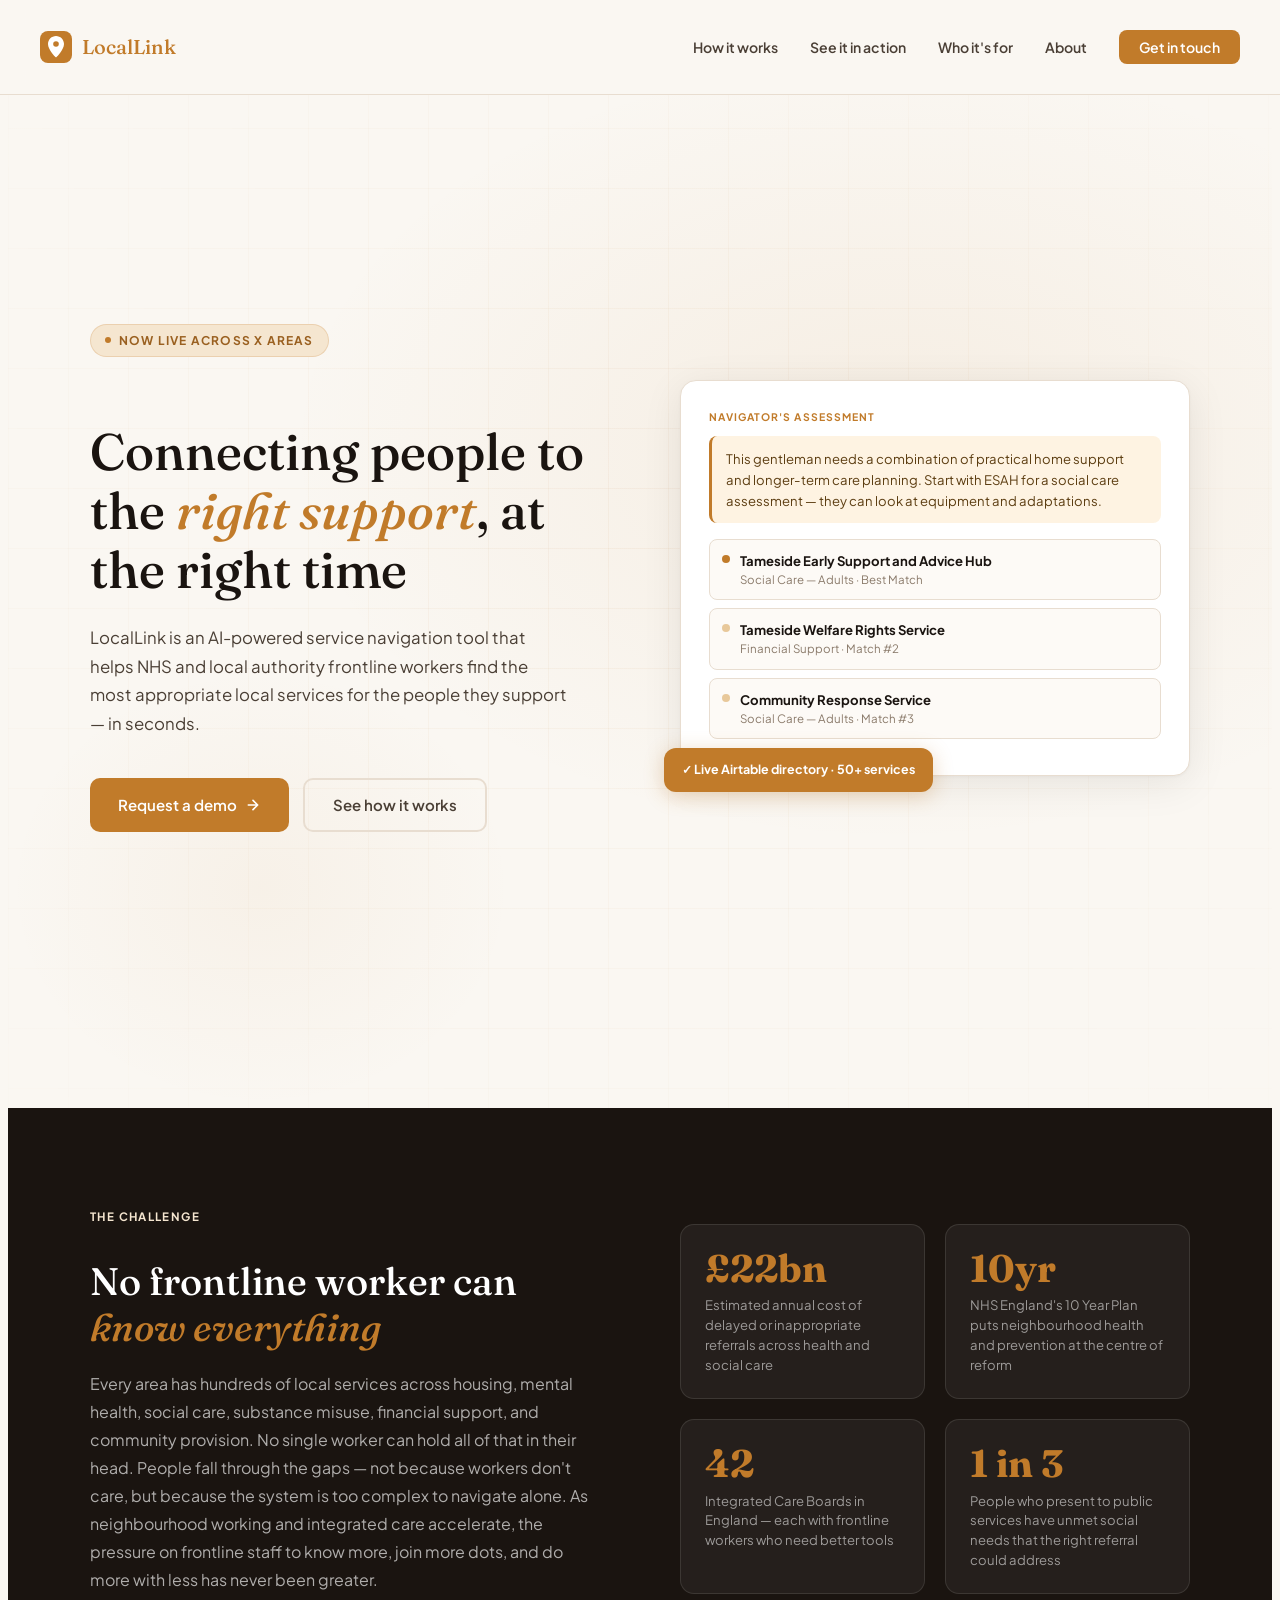
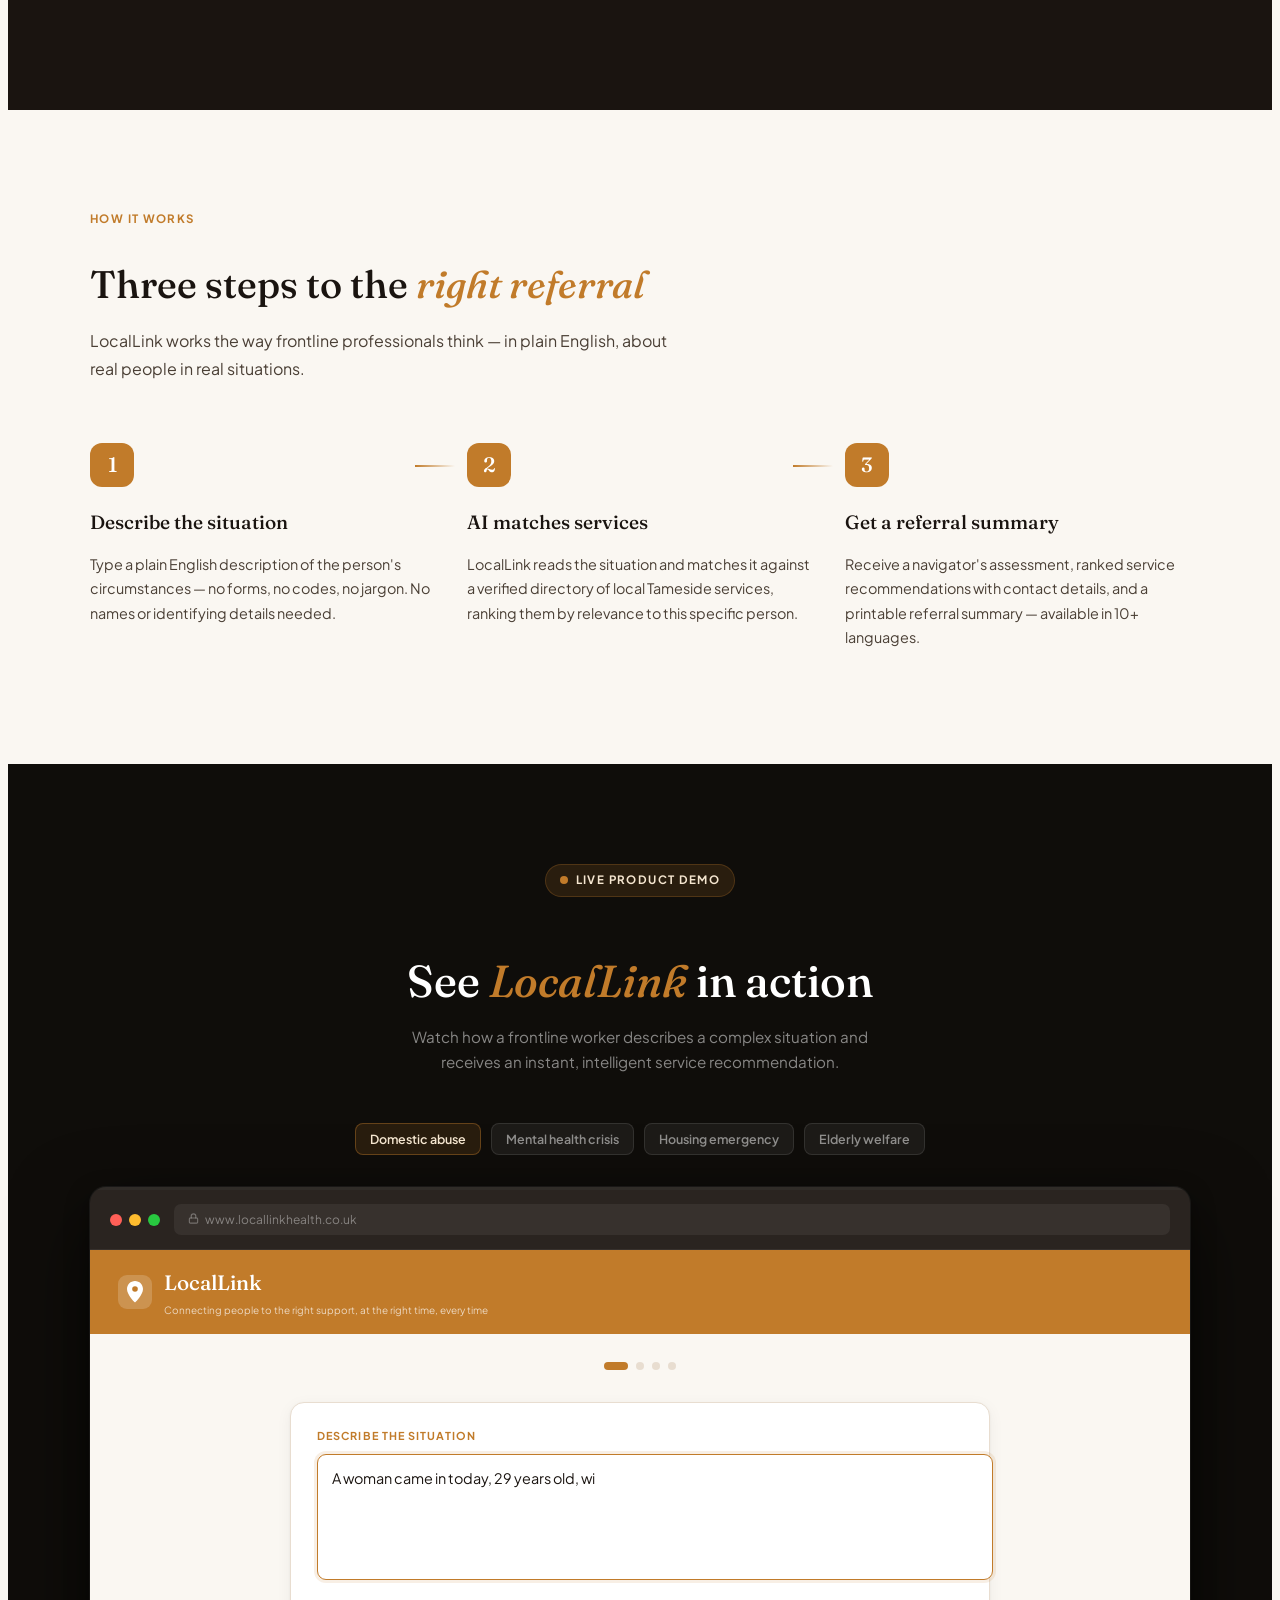
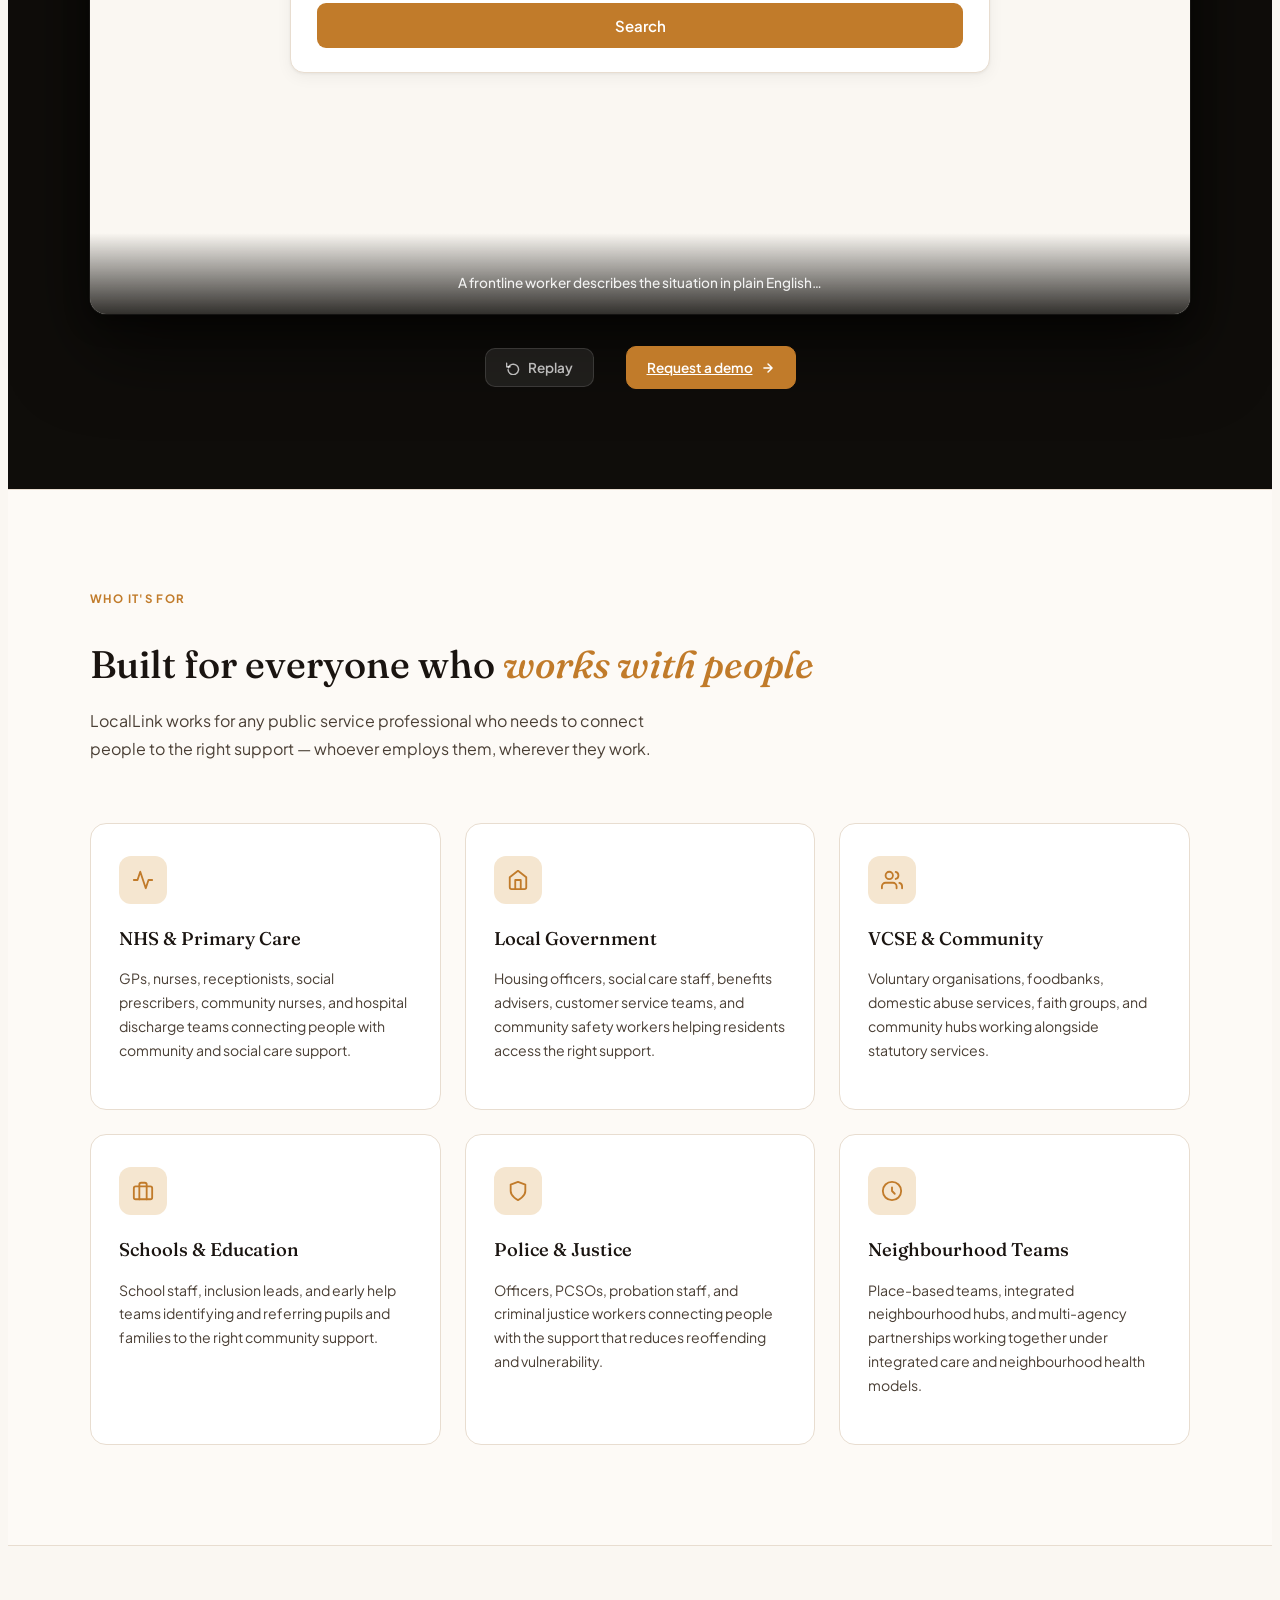
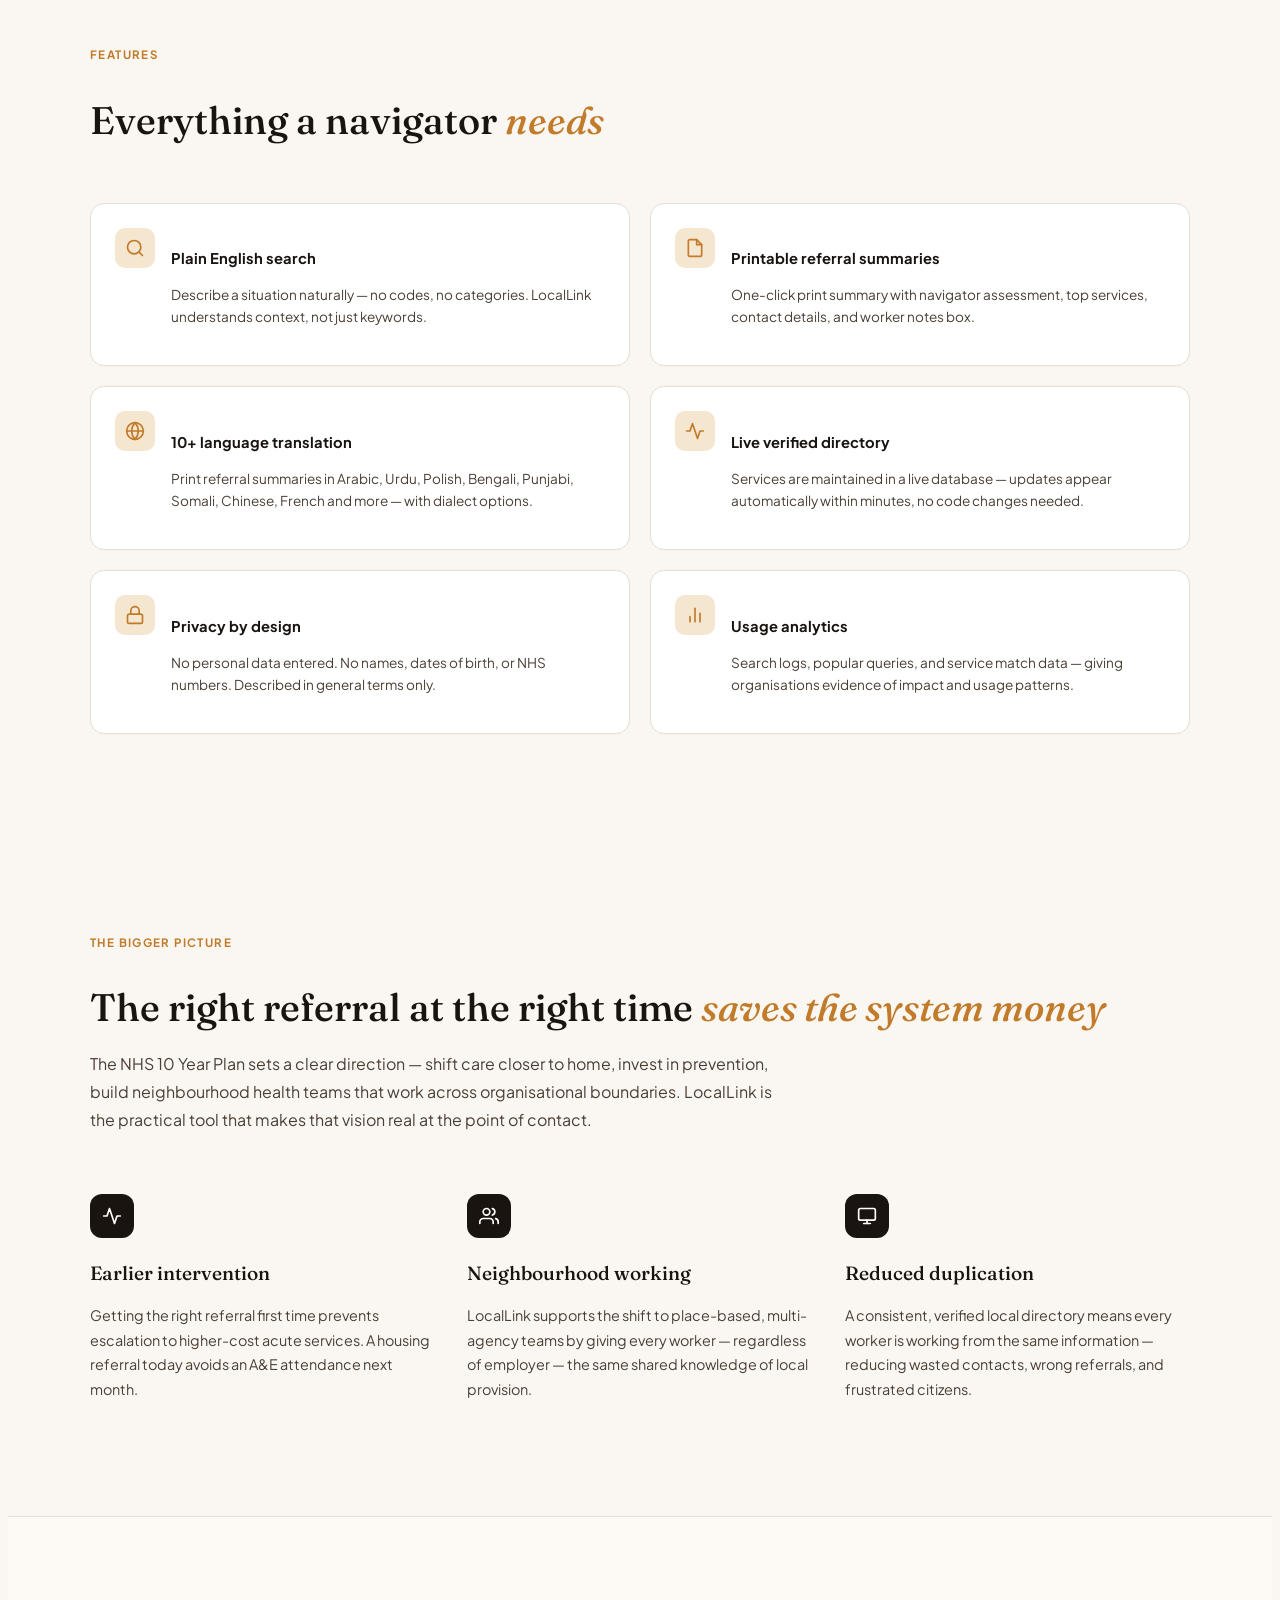
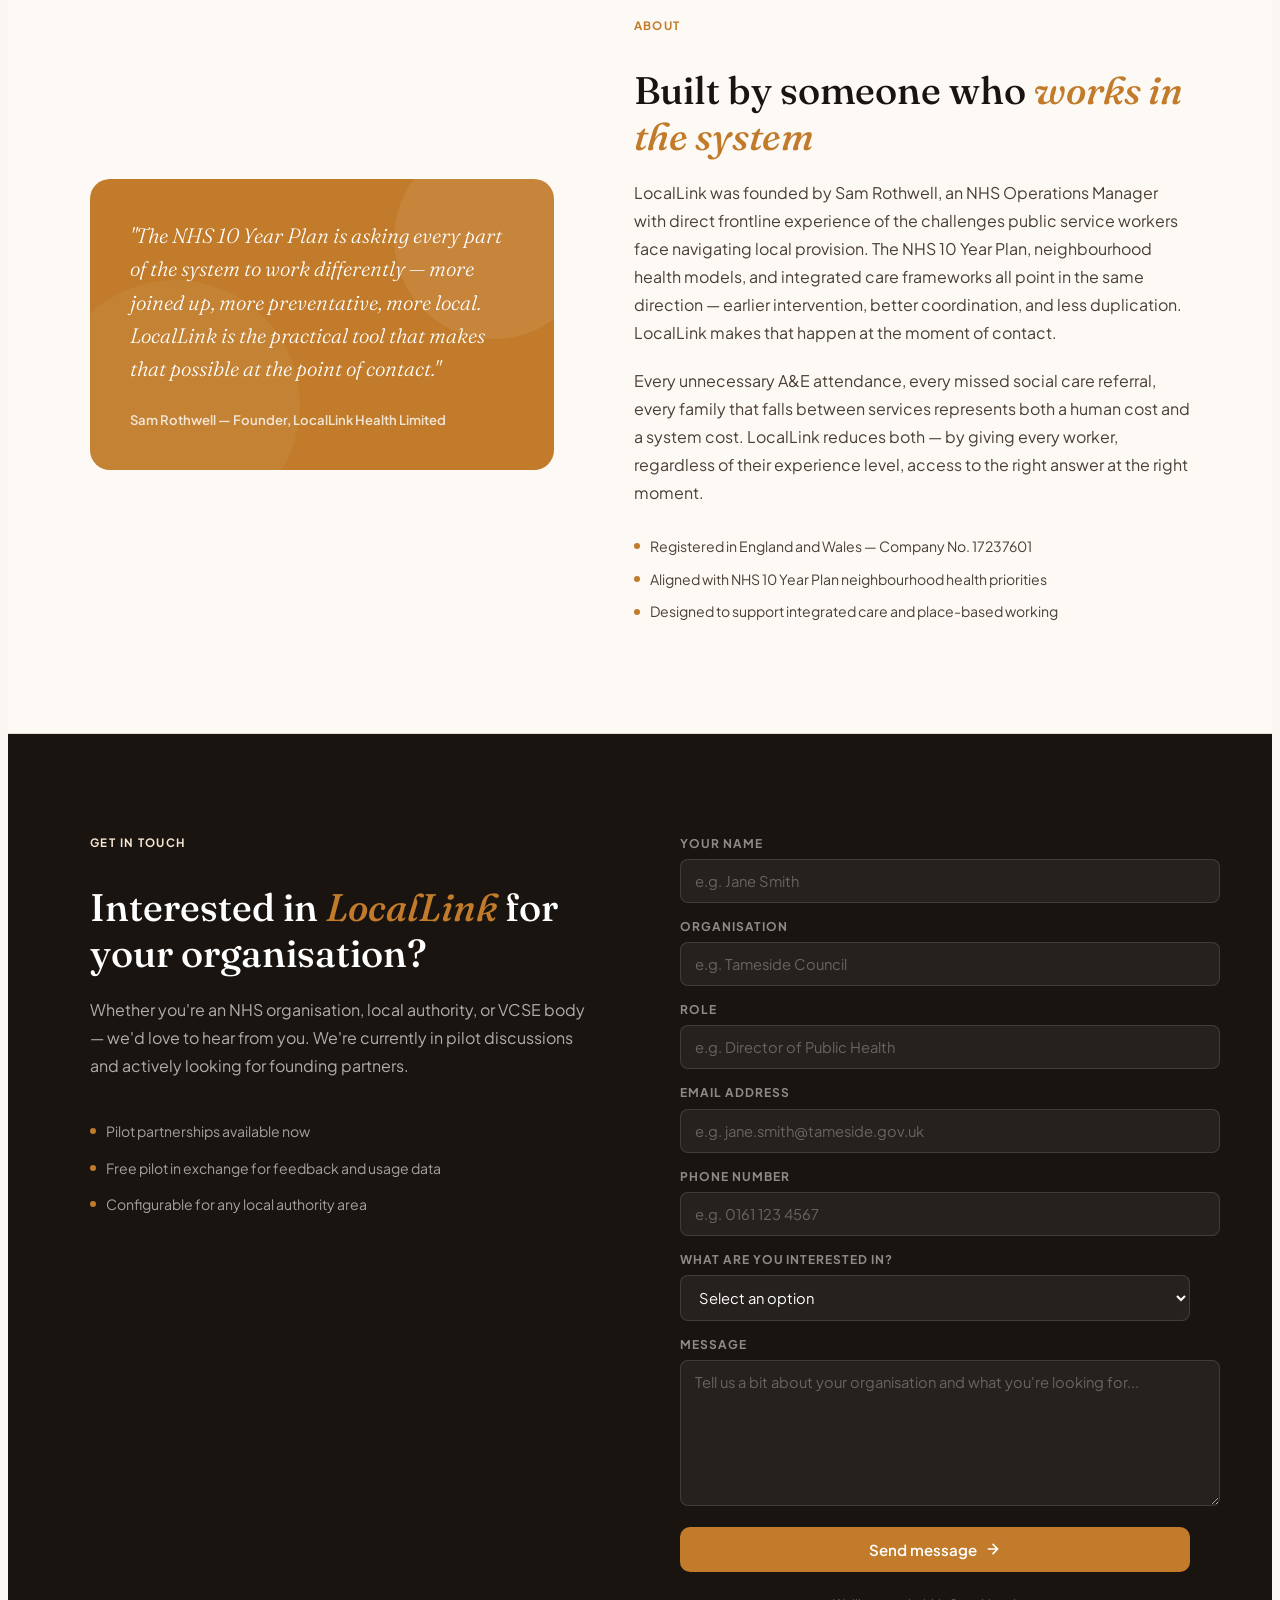
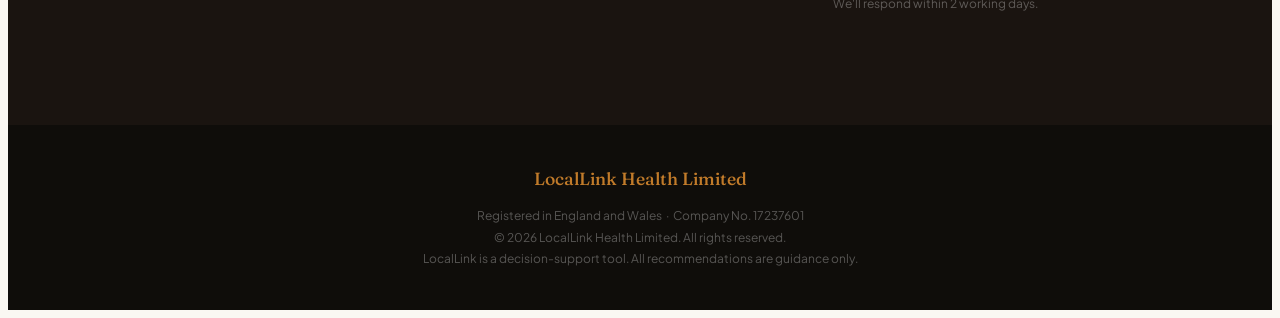
==== commit 943d33f6: "Add files via upload" ====
--- a/index.html
+++ b/index.html
@@ -2160,6 +2160,14 @@
             <input type="text" name="role" placeholder="e.g. Director of Public Health">
           </div>
           <div class="form-group">
+            <label>Email address</label>
+            <input type="email" name="email" placeholder="e.g. jane.smith@tameside.gov.uk" required>
+          </div>
+          <div class="form-group">
+            <label>Phone number</label>
+            <input type="tel" name="phone" placeholder="e.g. 0161 123 4567">
+          </div>
+          <div class="form-group">
             <label>What are you interested in?</label>
             <select name="interest">
               <option value="">Select an option</option>
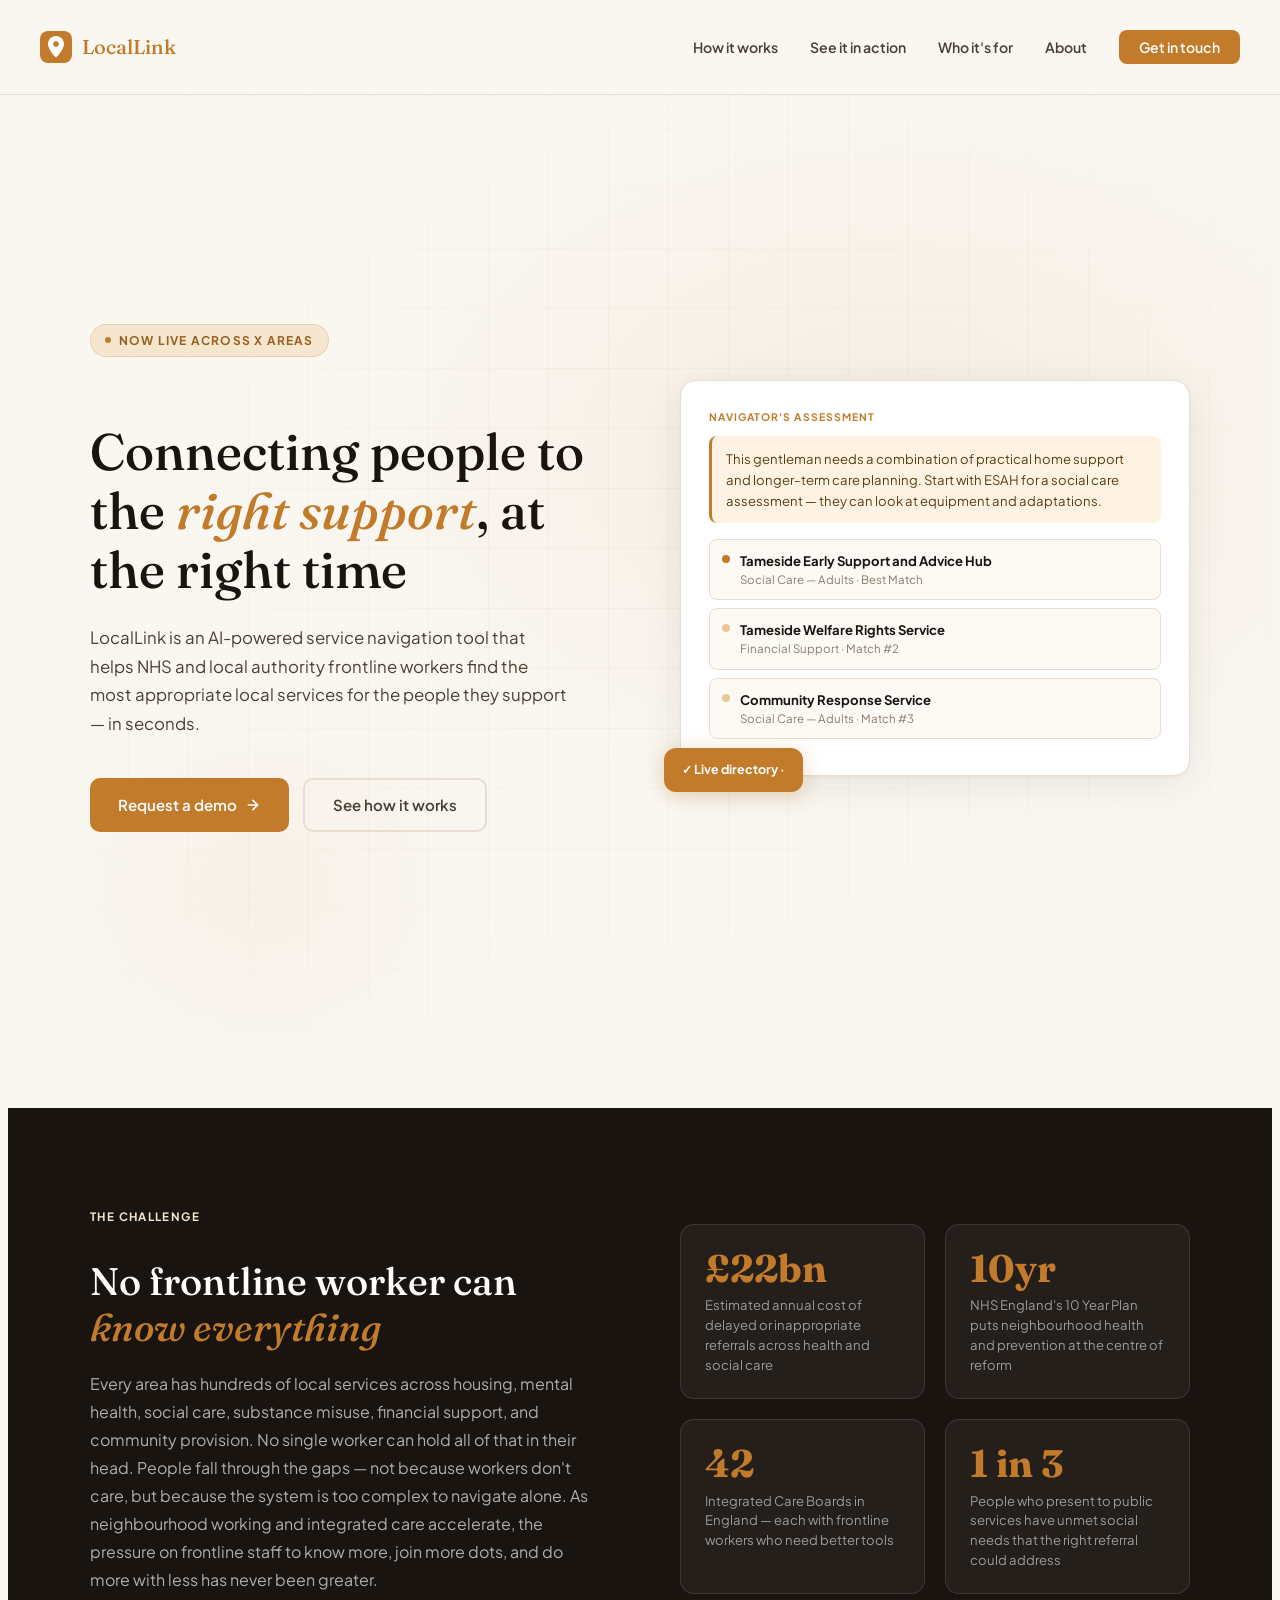
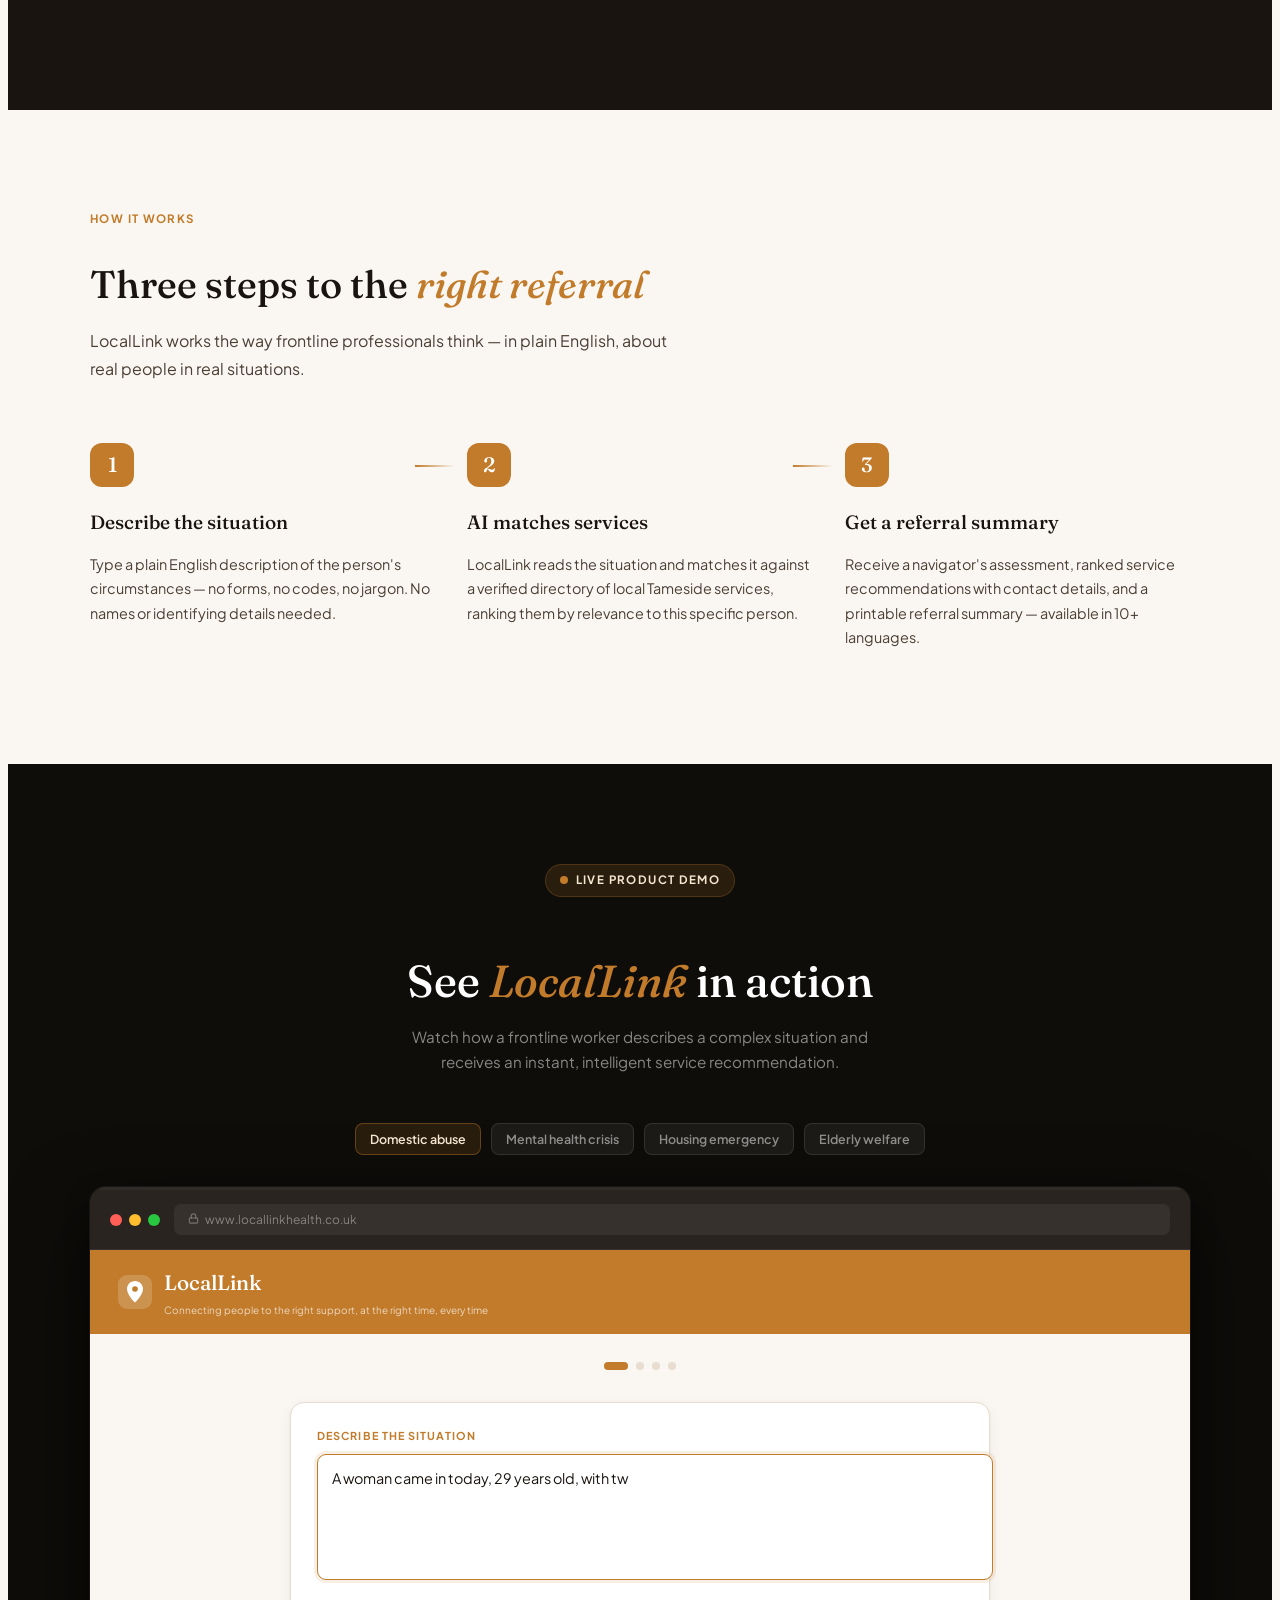
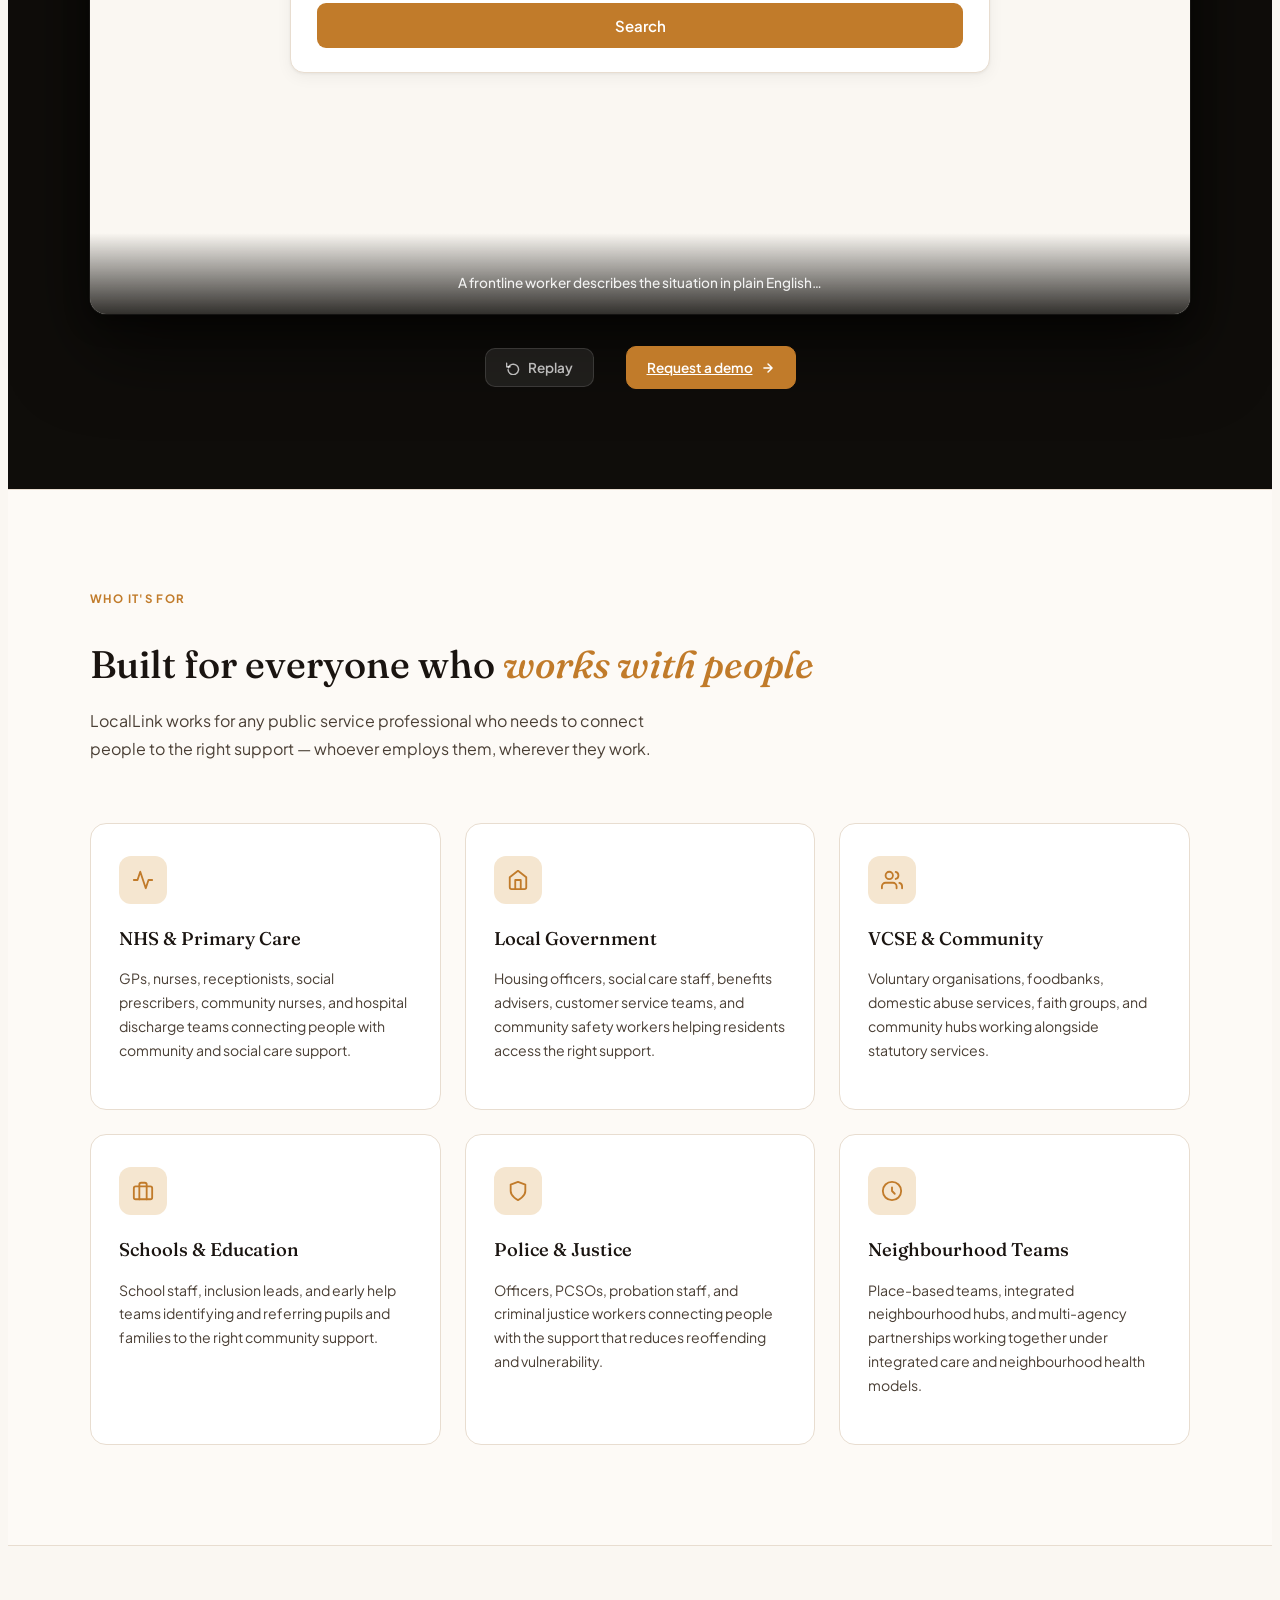
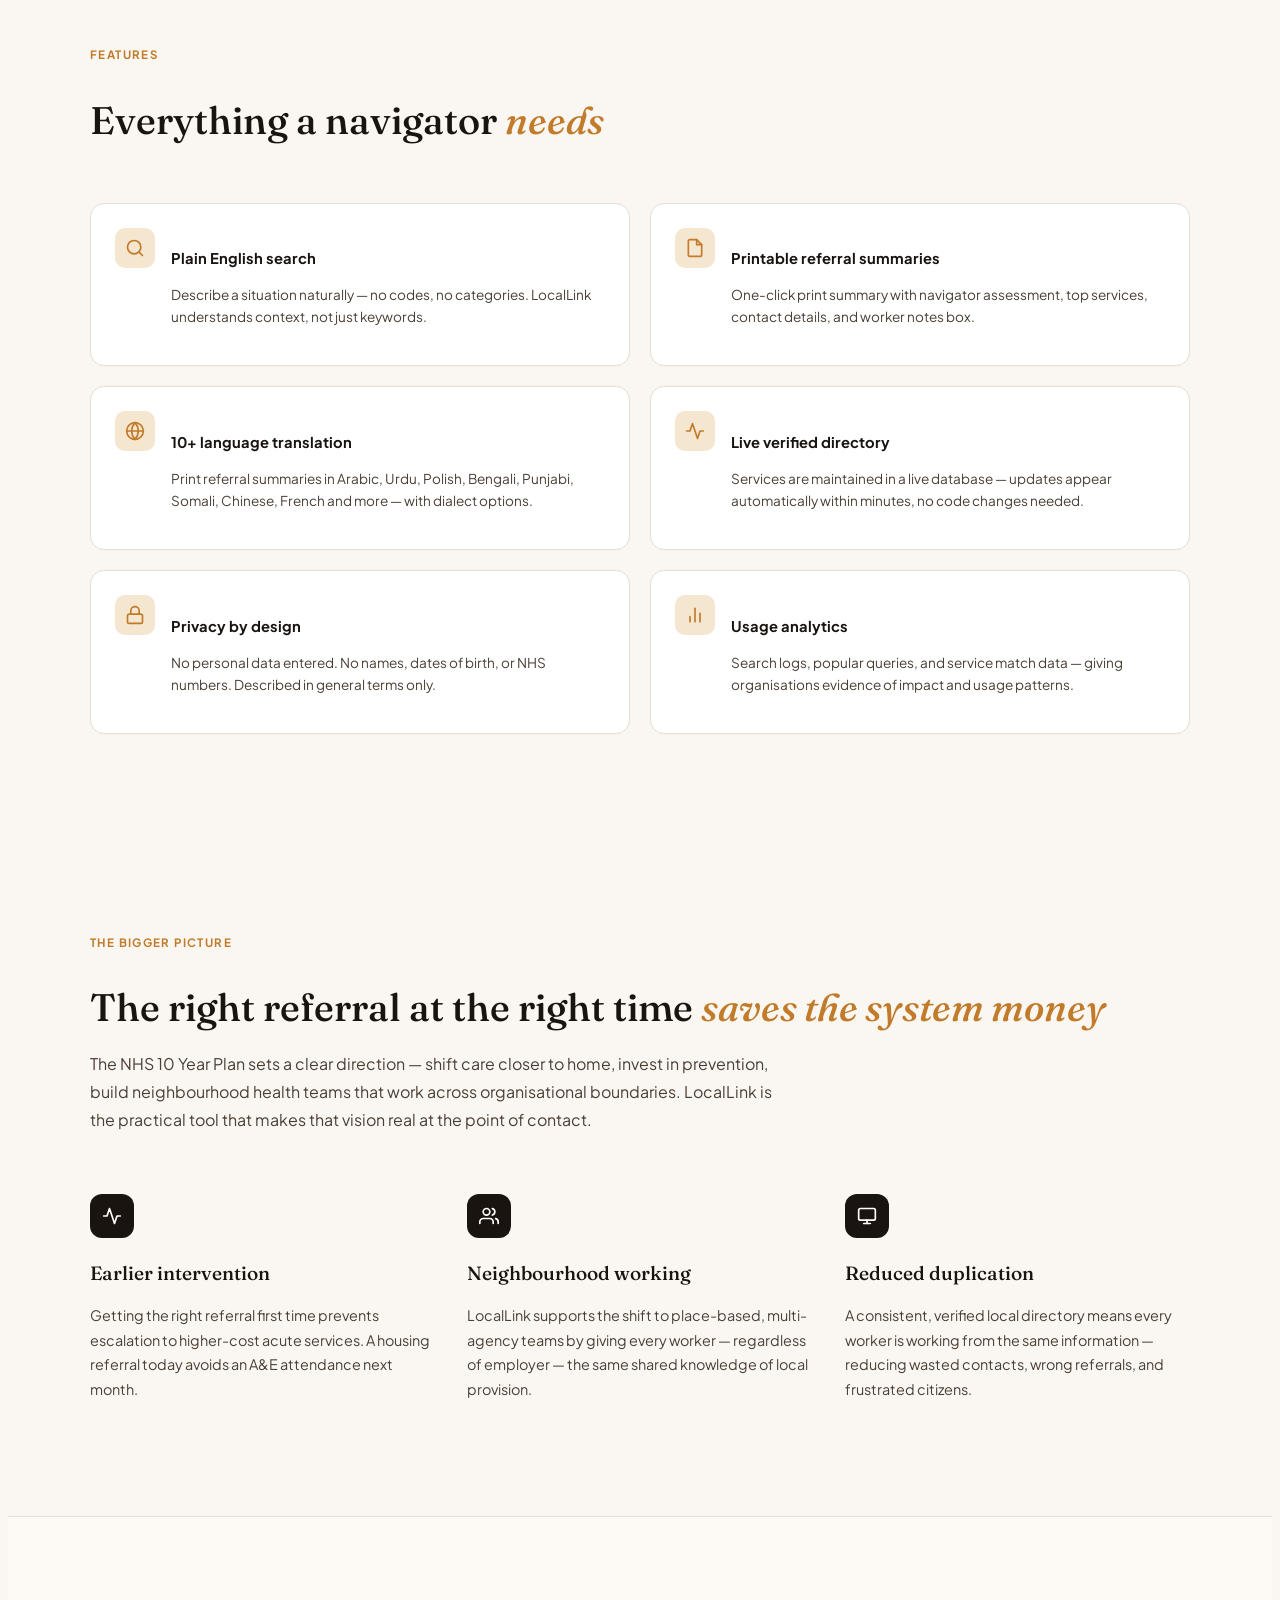
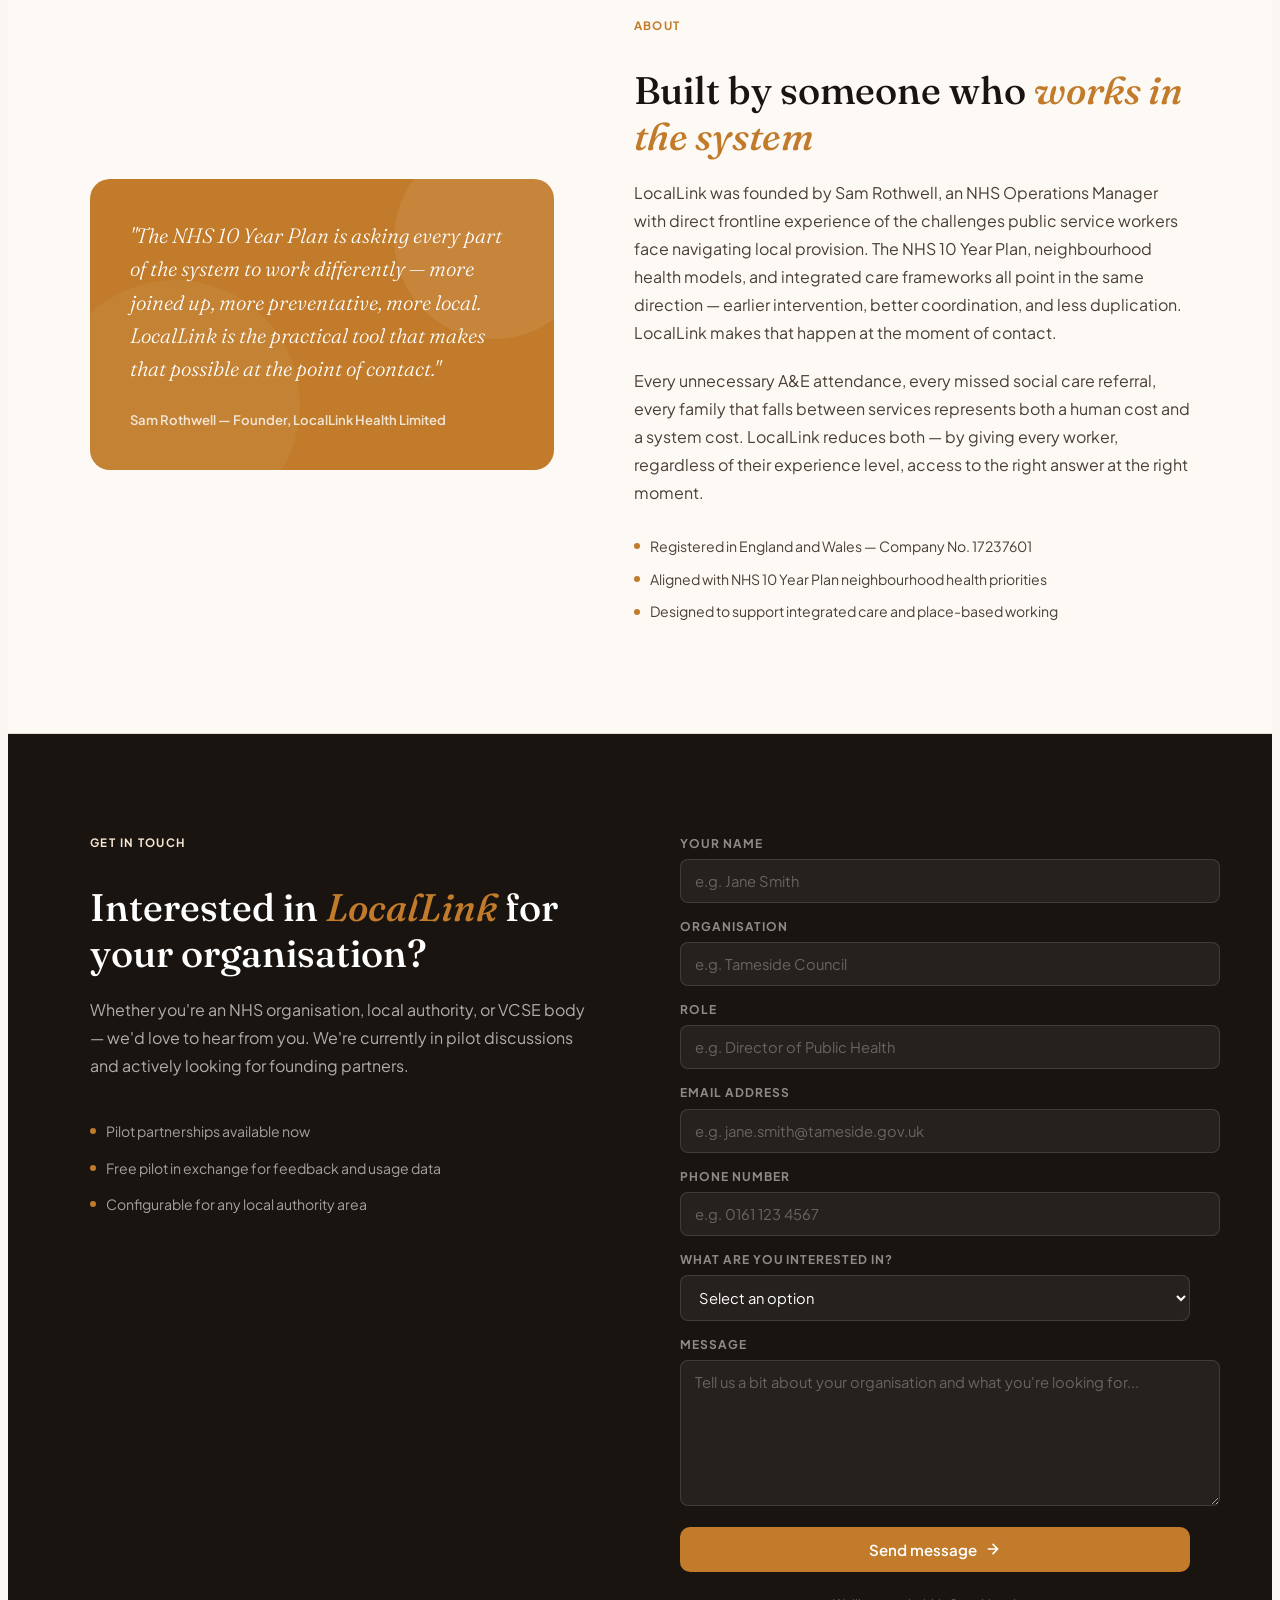
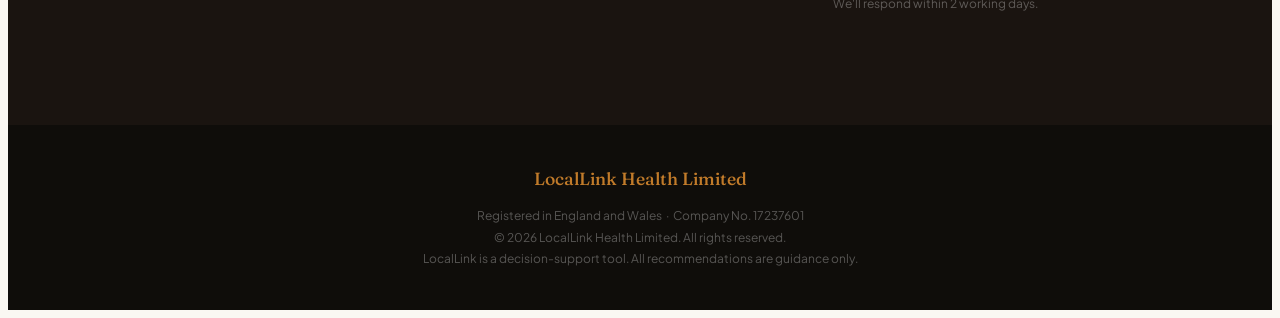
==== commit dd2abcf5: "Update index.html" ====
--- a/index.html
+++ b/index.html
@@ -810,7 +810,7 @@
             </div>
           </div>
         </div>
-        <div class="hero-badge">✓ Live Airtable directory · 50+ services</div>
+        <div class="hero-badge">✓ Live directory ·</div>
       </div>
     </div>
   </section>
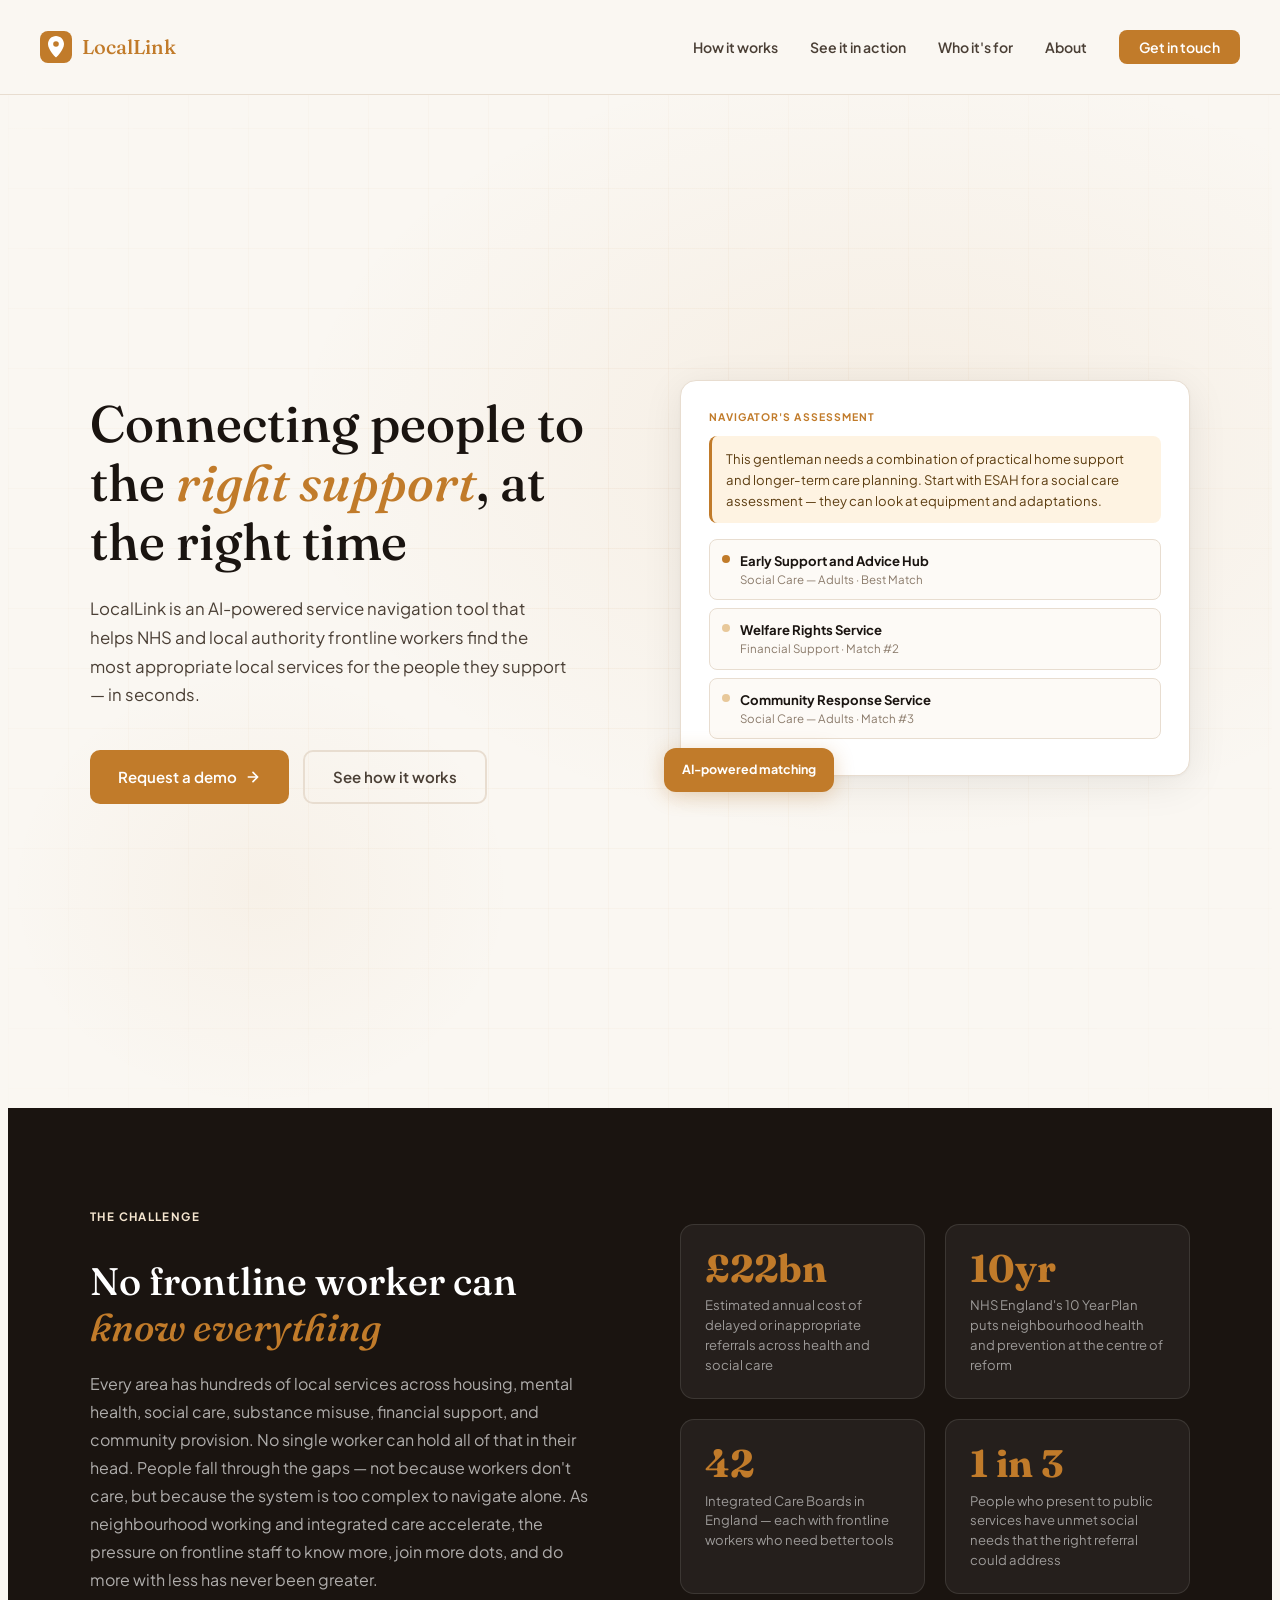
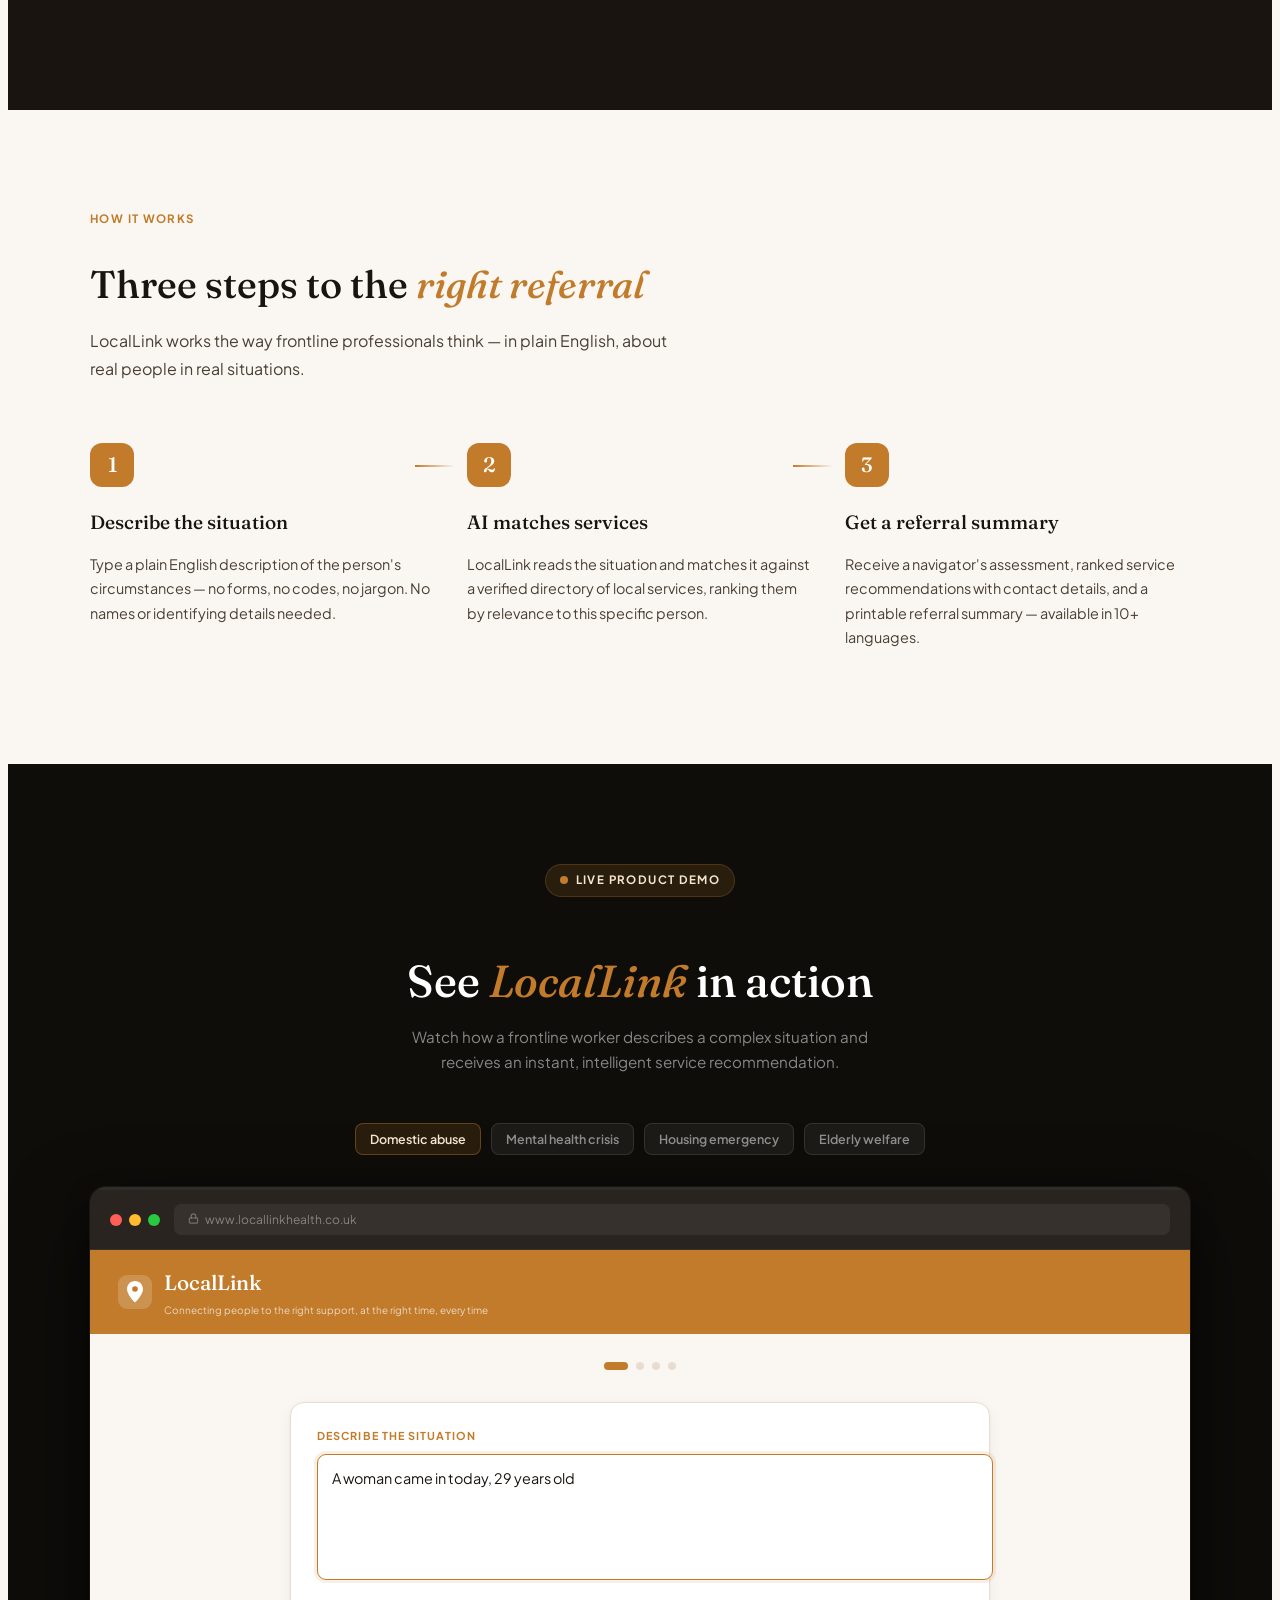
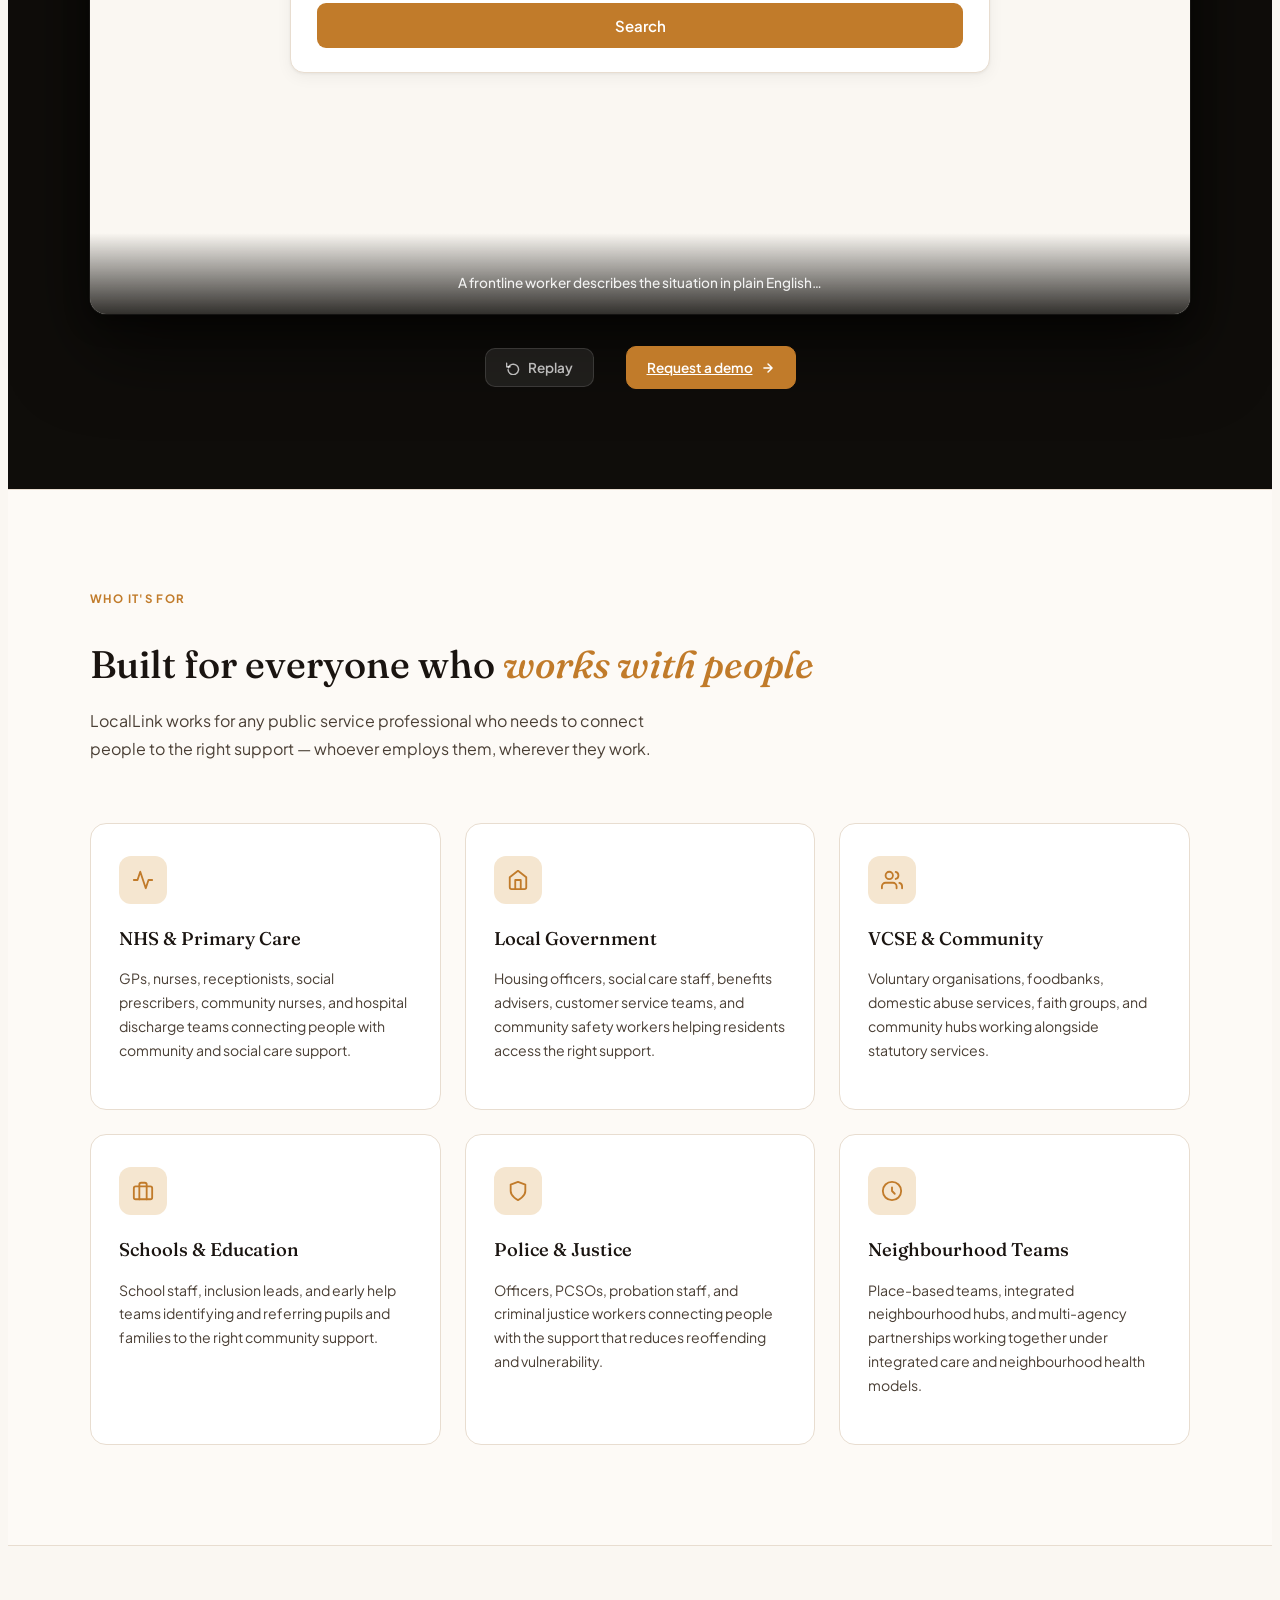
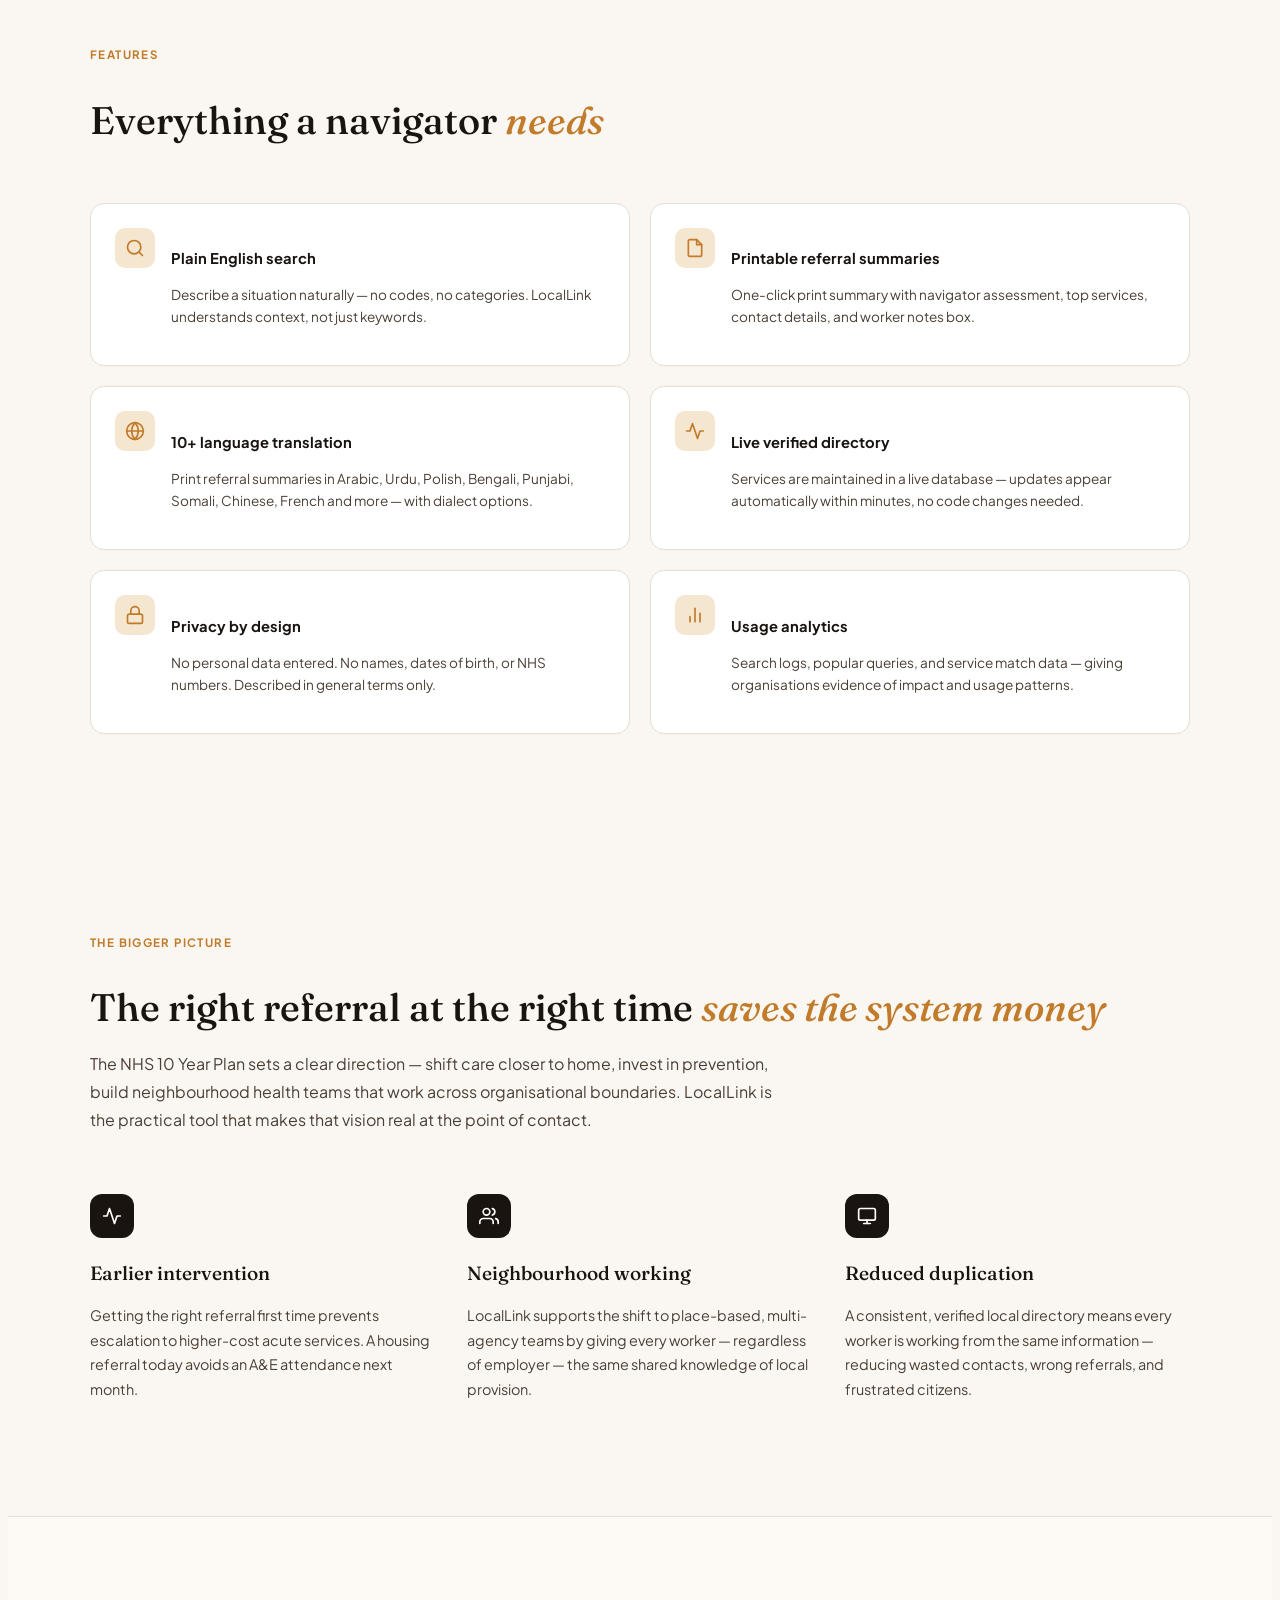
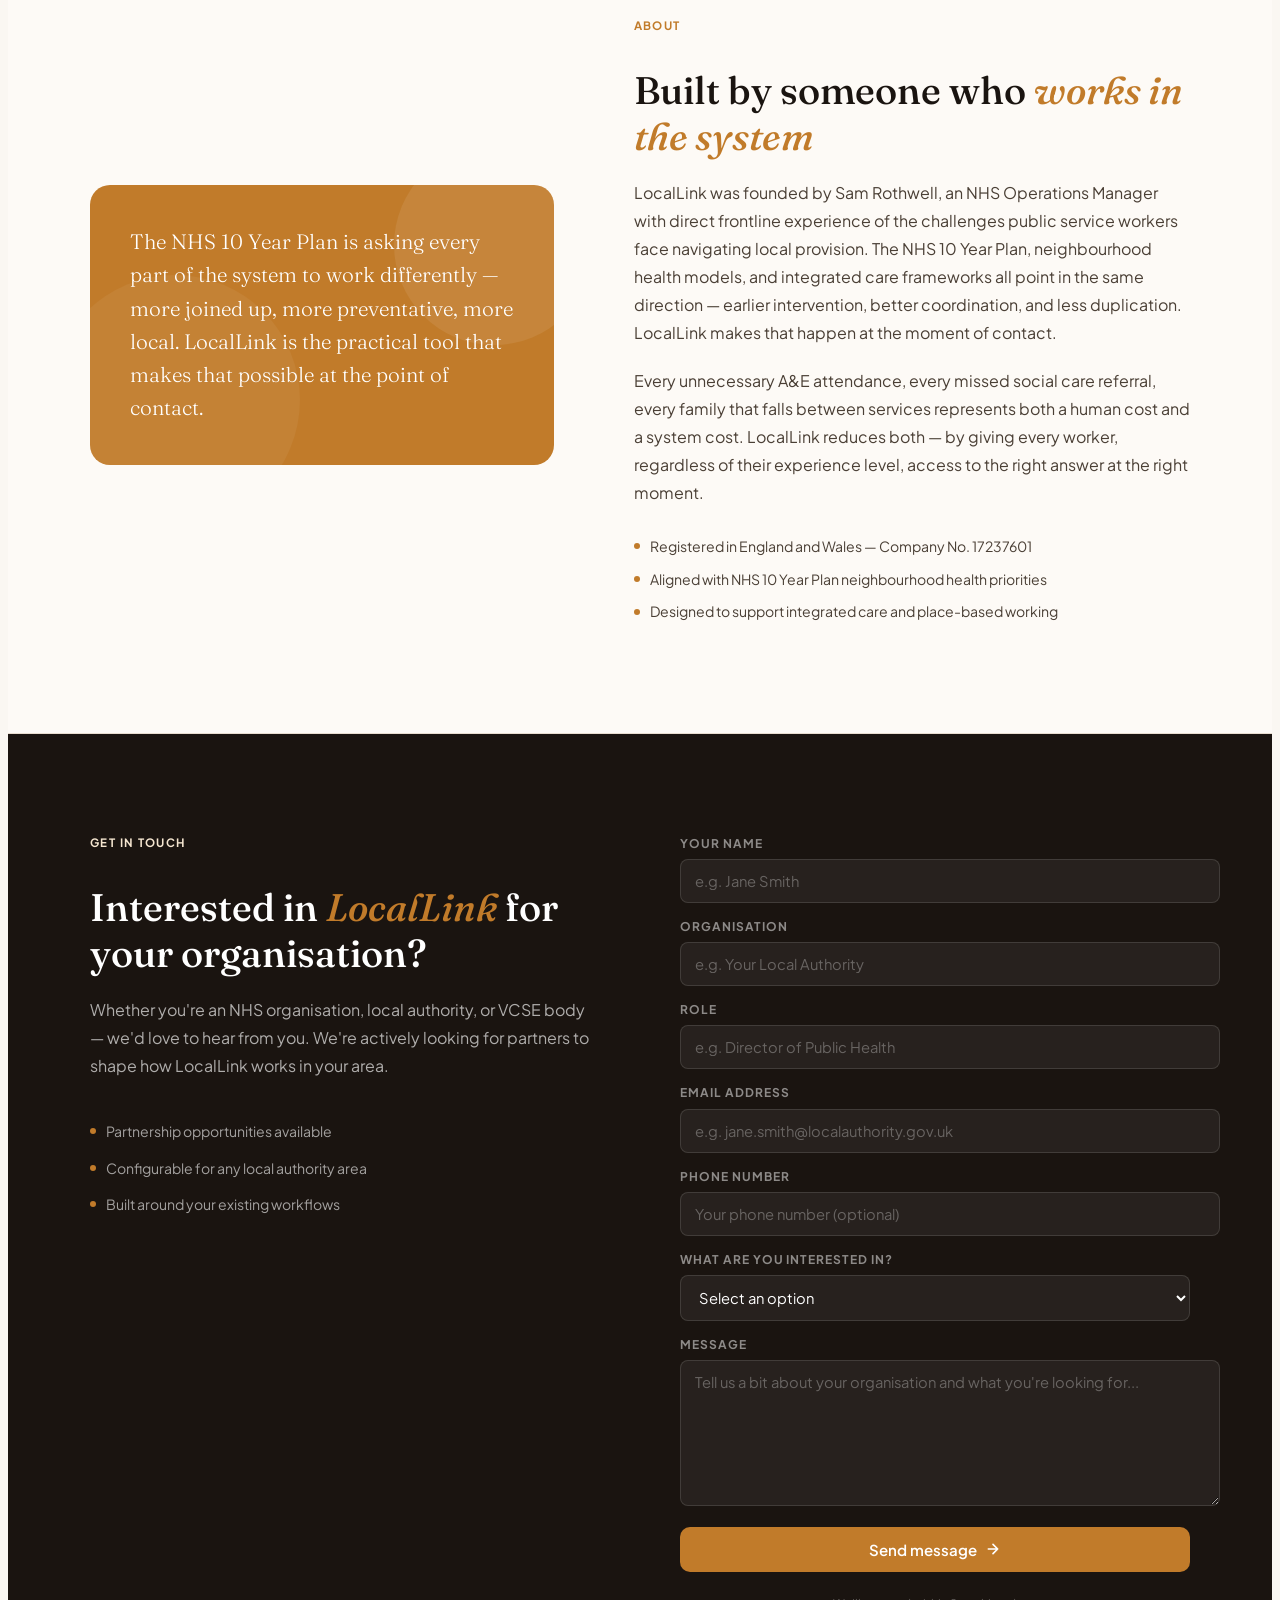
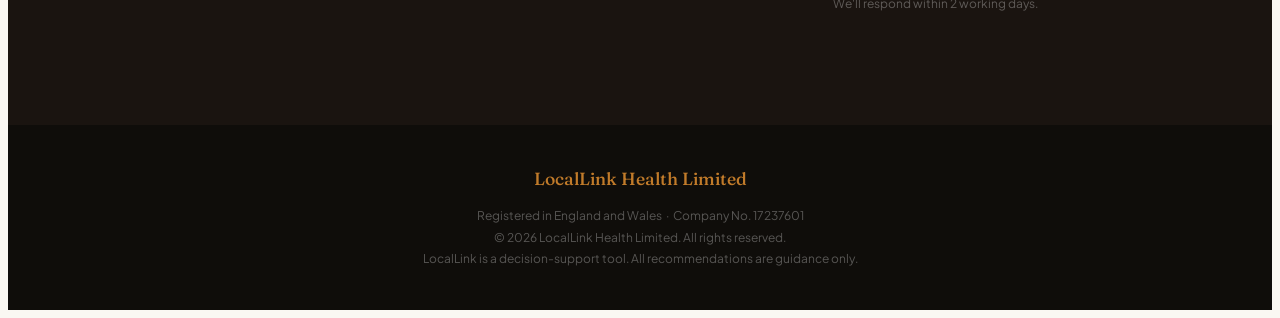
==== commit e275f935: "Add files via upload" ====
--- a/index.html
+++ b/index.html
@@ -770,10 +770,6 @@
     <div class="hero-grid"></div>
     <div class="hero-inner">
       <div class="hero-content">
-        <div class="hero-eyebrow">
-          <span class="hero-eyebrow-dot"></span>
-          Now live across X areas
-        </div>
         <h1>Connecting people to the <em>right support</em>, at the right time</h1>
         <p class="hero-sub">LocalLink is an AI-powered service navigation tool that helps NHS and local authority frontline workers find the most appropriate local services for the people they support — in seconds.</p>
         <div class="hero-actions">
@@ -791,14 +787,14 @@
           <div class="hero-service-item">
             <div class="hero-service-dot"></div>
             <div>
-              <div class="hero-service-name">Tameside Early Support and Advice Hub</div>
+              <div class="hero-service-name">Early Support and Advice Hub</div>
               <div class="hero-service-cat">Social Care — Adults · Best Match</div>
             </div>
           </div>
           <div class="hero-service-item">
             <div class="hero-service-dot" style="background:#e8c89a"></div>
             <div>
-              <div class="hero-service-name">Tameside Welfare Rights Service</div>
+              <div class="hero-service-name">Welfare Rights Service</div>
               <div class="hero-service-cat">Financial Support · Match #2</div>
             </div>
           </div>
@@ -810,7 +806,7 @@
             </div>
           </div>
         </div>
-        <div class="hero-badge">✓ Live directory ·</div>
+        <div class="hero-badge">AI-powered matching</div>
       </div>
     </div>
   </section>
@@ -862,7 +858,7 @@
         <div class="step fade-up fade-up-delay-1">
           <div class="step-num">2</div>
           <h3>AI matches services</h3>
-          <p>LocalLink reads the situation and matches it against a verified directory of local Tameside services, ranking them by relevance to this specific person.</p>
+          <p>LocalLink reads the situation and matches it against a verified directory of local services, ranking them by relevance to this specific person.</p>
           <div class="step-connector"></div>
         </div>
         <div class="step fade-up fade-up-delay-2">
@@ -1633,8 +1629,8 @@
             cat: "Domestic Abuse",
             best: true,
             why: "This is exactly what Bridges exists for. They support people experiencing coercive control — she doesn't have to want to leave. An Independent Domestic Violence Advisor can meet her confidentially and work with her at her own pace.",
-            phone: "0161 331 2552 (24hr: 0800 328 0967)",
-            access: "Self-refer by phone. 24hr helpline 0800 328 0967. In immediate danger call 999 first.",
+            phone: "Contact details provided on setup",
+            access: "Self-refer by phone. 24hr helpline available. In immediate danger call 999 first.",
             pills: ["Self-Referral", "Phone", "Prof. Referral"]
           },
           {
@@ -1642,7 +1638,7 @@
             cat: "Financial Support",
             best: false,
             why: "Financial abuse is central — he controls all the money. Welfare Rights can check what she's entitled to in her own name and advise on building financial independence step by step.",
-            phone: "0161 342 3494",
+            phone: "Contact details provided on setup",
             access: "Free and confidential. Self-referral or professional referral.",
             pills: ["Self-Referral", "Phone"]
           }
@@ -1654,20 +1650,20 @@
         assessment: "This is serious and urgent — cocaine dependency, major life losses, and suicidal ideation. The immediate priority is ensuring he has access to mental health crisis support today, followed by getting him into drug and alcohol treatment. Both pathways need to open quickly.",
         services: [
           {
-            name: "Safe Tameside — Mental Health Crisis Drop-in",
+            name: "Mental Health Crisis Drop-in",
             cat: "Mental Health",
             best: true,
-            why: "He's having thoughts that life isn't worth living — this needs face-to-face crisis support today, not in three weeks. Safe Tameside is walk-in until 8pm, run by people with lived experience. Not A&E, but real support for someone in distress.",
-            phone: "0161 470 6104",
+            why: "He's having thoughts that life isn't worth living — this needs face-to-face crisis support today, not in three weeks. Crisis drop-in services are walk-in, run by people with lived experience. Not A&E, but real support for someone in distress.",
+            phone: "Contact details provided on setup",
             access: "Walk-in Mon-Fri 1pm-8pm, Sat 10am-3pm. No appointment needed. If immediate risk to life always 999 first.",
             pills: ["Walk-in", "Self-Referral", "Phone"]
           },
           {
-            name: "My Recovery Tameside — Drug & Alcohol Service",
+            name: "Drug & Alcohol Treatment Service",
             cat: "Substance Misuse",
             best: false,
             why: "This is the single point of contact for all drug and alcohol support. He doesn't need to have decided to stop using. They'll meet him where he is and build a treatment plan around him.",
-            phone: "0161 672 9420",
+            phone: "Contact details provided on setup",
             access: "Self-referral by phone or email. No referral needed. Free and confidential.",
             pills: ["Self-Referral", "Phone", "Online"]
           }
@@ -1683,8 +1679,8 @@
             cat: "Housing",
             best: true,
             why: "This is the urgent first call. A section 21 with a pregnant woman and three children under 8 in a one-bed flat puts them in a strong position. Housing Options can challenge the notice if it's invalid and open a homelessness prevention case today.",
-            phone: "0161 342 2700 (out of hours: 0161 342 2222)",
-            access: "Online referral portal 24/7. Out of hours: 0161 342 2222. Do not wait — act today.",
+            phone: "Contact details provided on setup",
+            access: "Online referral portal 24/7. Out of hours line available. Do not wait — act today.",
             pills: ["Self-Referral", "Phone", "Online", "Walk-in"]
           },
           {
@@ -1692,7 +1688,7 @@
             cat: "Financial Support",
             best: false,
             why: "With no savings and a baby coming, they need every penny they're entitled to — maternity grants, Healthy Start vouchers, correct UC housing element, and Sure Start Maternity Grant.",
-            phone: "0161 342 3494",
+            phone: "Contact details provided on setup",
             access: "Self-referral. Waiting times 2-3 weeks — get them on the list now.",
             pills: ["Self-Referral", "Phone"]
           }
@@ -1707,9 +1703,9 @@
             name: "Early Support and Advice Hub (ESAH)",
             cat: "Social Care — Adults",
             best: true,
-            why: "This is the urgent first call. ESAH is Tameside's single point of contact for adult social care. His daughter can call from London — they accept family referrals and will arrange a home visit assessment. The gas being left on is a serious risk that needs acting on today.",
-            phone: "0161 342 5656 (out of hours: 0161 342 2222)",
-            access: "Anyone can refer including family. Out of hours: 0161 342 2222. No referral form needed.",
+            why: "This is the urgent first call. ESAH is the single point of contact for adult social care. His daughter can call from wherever she is — they accept family referrals and will arrange a home visit assessment. The gas being left on is a serious risk that needs acting on today.",
+            phone: "Contact details provided on setup",
+            access: "Anyone can refer including family. Out of hours line available. No referral form needed.",
             pills: ["Self-Referral", "Phone", "Prof. Referral"]
           },
           {
@@ -1717,7 +1713,7 @@
             cat: "Social Care — Adults",
             best: false,
             why: "While the care assessment is being arranged, a gas sensor, fall detector, and personal alarm can be installed within days. Someone will respond physically within 20 minutes of an alert — giving his daughter peace of mind immediately.",
-            phone: "0161 342 4762",
+            phone: "Contact details provided on setup",
             access: "Anyone can refer. Home visit arranged to install equipment. Charges apply.",
             pills: ["Self-Referral", "Phone"]
           }
@@ -2105,8 +2101,7 @@
     <div class="section-inner">
       <div class="about-inner">
         <div class="about-visual fade-up">
-          <div class="about-quote">"The NHS 10 Year Plan is asking every part of the system to work differently — more joined up, more preventative, more local. LocalLink is the practical tool that makes that possible at the point of contact."</div>
-          <div class="about-attribution">Sam Rothwell — Founder, LocalLink Health Limited</div>
+          <div style="font-family: 'Fraunces', Georgia, serif; font-size: 1.3rem; font-weight: 300; line-height: 1.6; margin-bottom: 0; position: relative; z-index: 1; color: #fff;">The NHS 10 Year Plan is asking every part of the system to work differently — more joined up, more preventative, more local. LocalLink is the practical tool that makes that possible at the point of contact.</div>
         </div>
         <div class="about-text fade-up fade-up-delay-1">
           <div class="section-eyebrow">About</div>
@@ -2130,19 +2125,19 @@
         <div>
           <div class="section-eyebrow">Get in touch</div>
           <h2 class="section-title">Interested in <em>LocalLink</em> for your organisation?</h2>
-          <p class="section-body">Whether you're an NHS organisation, local authority, or VCSE body — we'd love to hear from you. We're currently in pilot discussions and actively looking for founding partners.</p>
+          <p class="section-body">Whether you're an NHS organisation, local authority, or VCSE body — we'd love to hear from you. We're actively looking for partners to shape how LocalLink works in your area.</p>
           <div style="margin-top: 40px;">
             <div class="about-detail" style="color: rgba(255,255,255,0.6); margin-bottom: 14px;">
               <div class="about-detail-dot"></div>
-              Pilot partnerships available now
+              Partnership opportunities available
             </div>
             <div class="about-detail" style="color: rgba(255,255,255,0.6); margin-bottom: 14px;">
               <div class="about-detail-dot"></div>
-              Free pilot in exchange for feedback and usage data
+              Configurable for any local authority area
             </div>
             <div class="about-detail" style="color: rgba(255,255,255,0.6);">
               <div class="about-detail-dot"></div>
-              Configurable for any local authority area
+              Built around your existing workflows
             </div>
           </div>
         </div>
@@ -2153,7 +2148,7 @@
           </div>
           <div class="form-group">
             <label>Organisation</label>
-            <input type="text" name="organisation" placeholder="e.g. Tameside Council" required>
+            <input type="text" name="organisation" placeholder="e.g. Your Local Authority" required>
           </div>
           <div class="form-group">
             <label>Role</label>
@@ -2161,17 +2156,17 @@
           </div>
           <div class="form-group">
             <label>Email address</label>
-            <input type="email" name="email" placeholder="e.g. jane.smith@tameside.gov.uk" required>
+            <input type="email" name="email" placeholder="e.g. jane.smith@localauthority.gov.uk" required>
           </div>
           <div class="form-group">
             <label>Phone number</label>
-            <input type="tel" name="phone" placeholder="e.g. 0161 123 4567">
+            <input type="tel" name="phone" placeholder="Your phone number (optional)">
           </div>
           <div class="form-group">
             <label>What are you interested in?</label>
             <select name="interest">
               <option value="">Select an option</option>
-              <option>Pilot partnership</option>
+              <option>Partnership enquiry</option>
               <option>Product demo</option>
               <option>General enquiry</option>
               <option>Media or press</option>
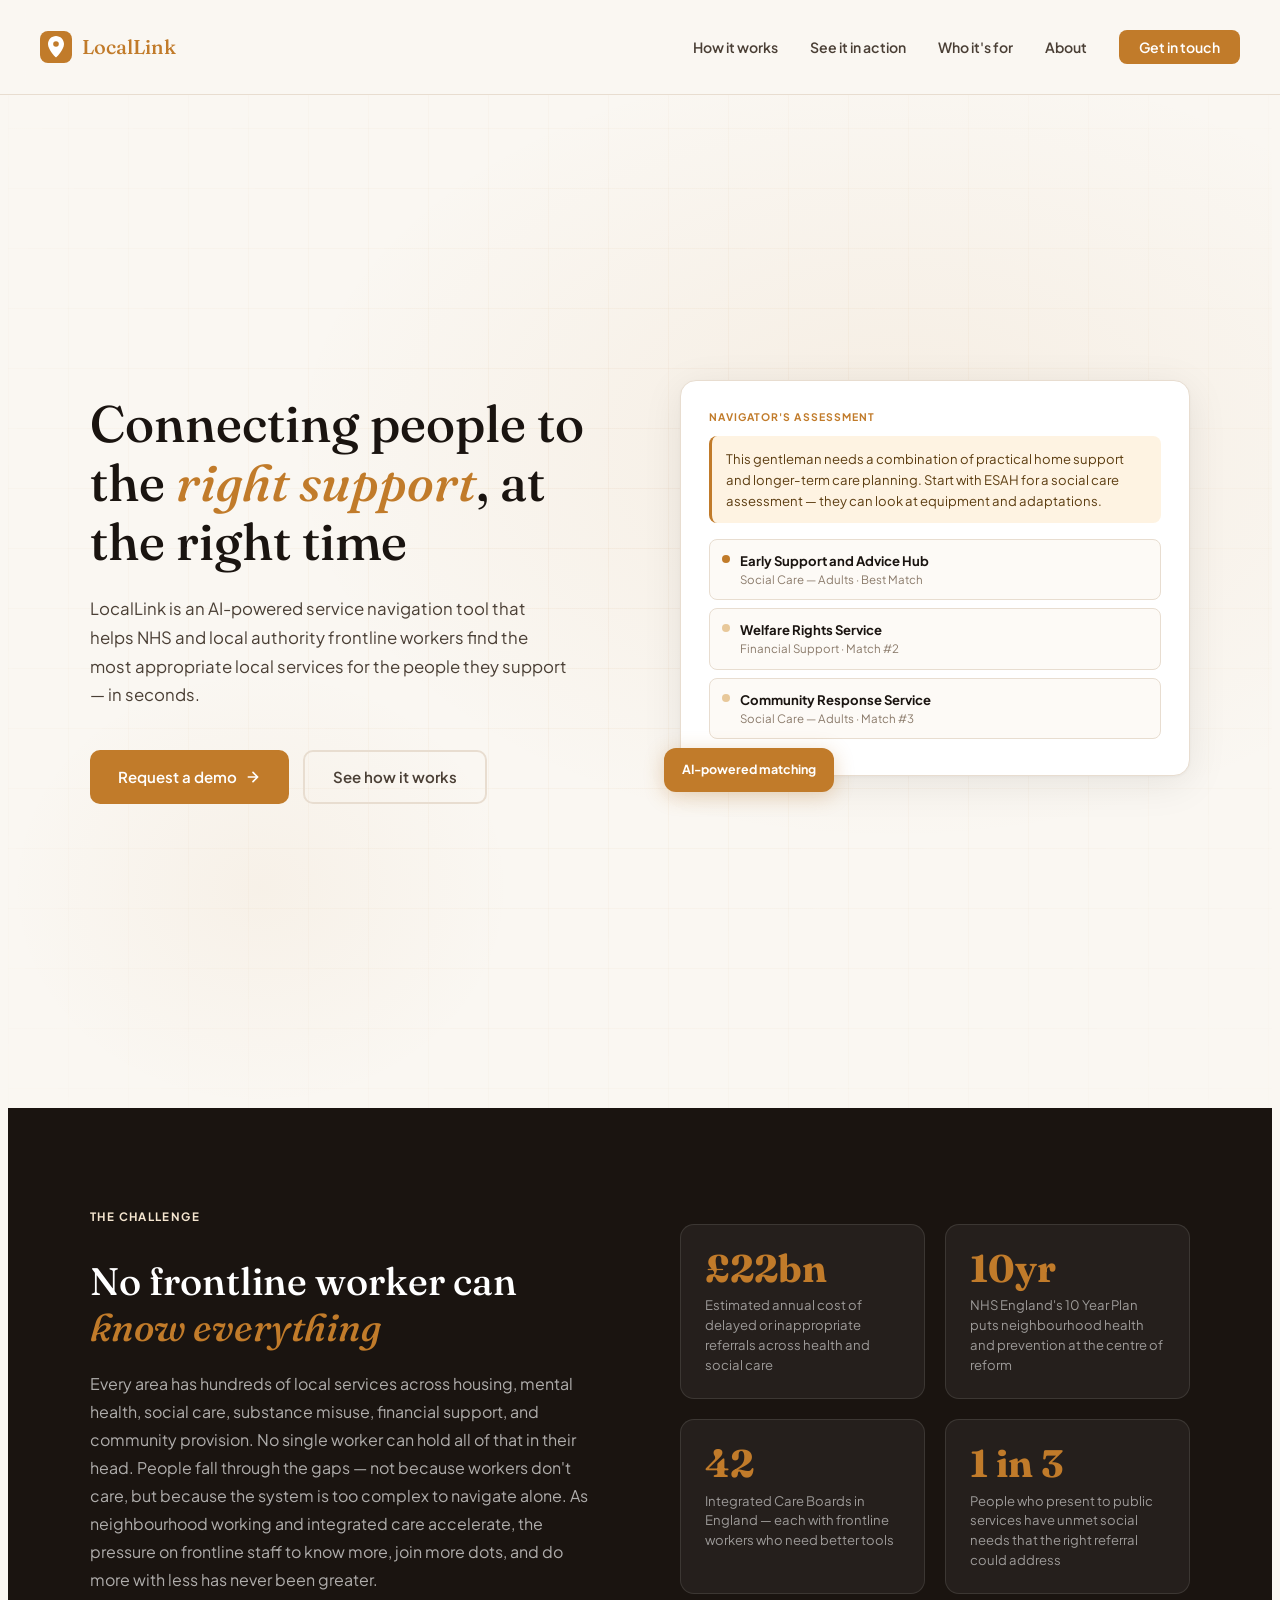
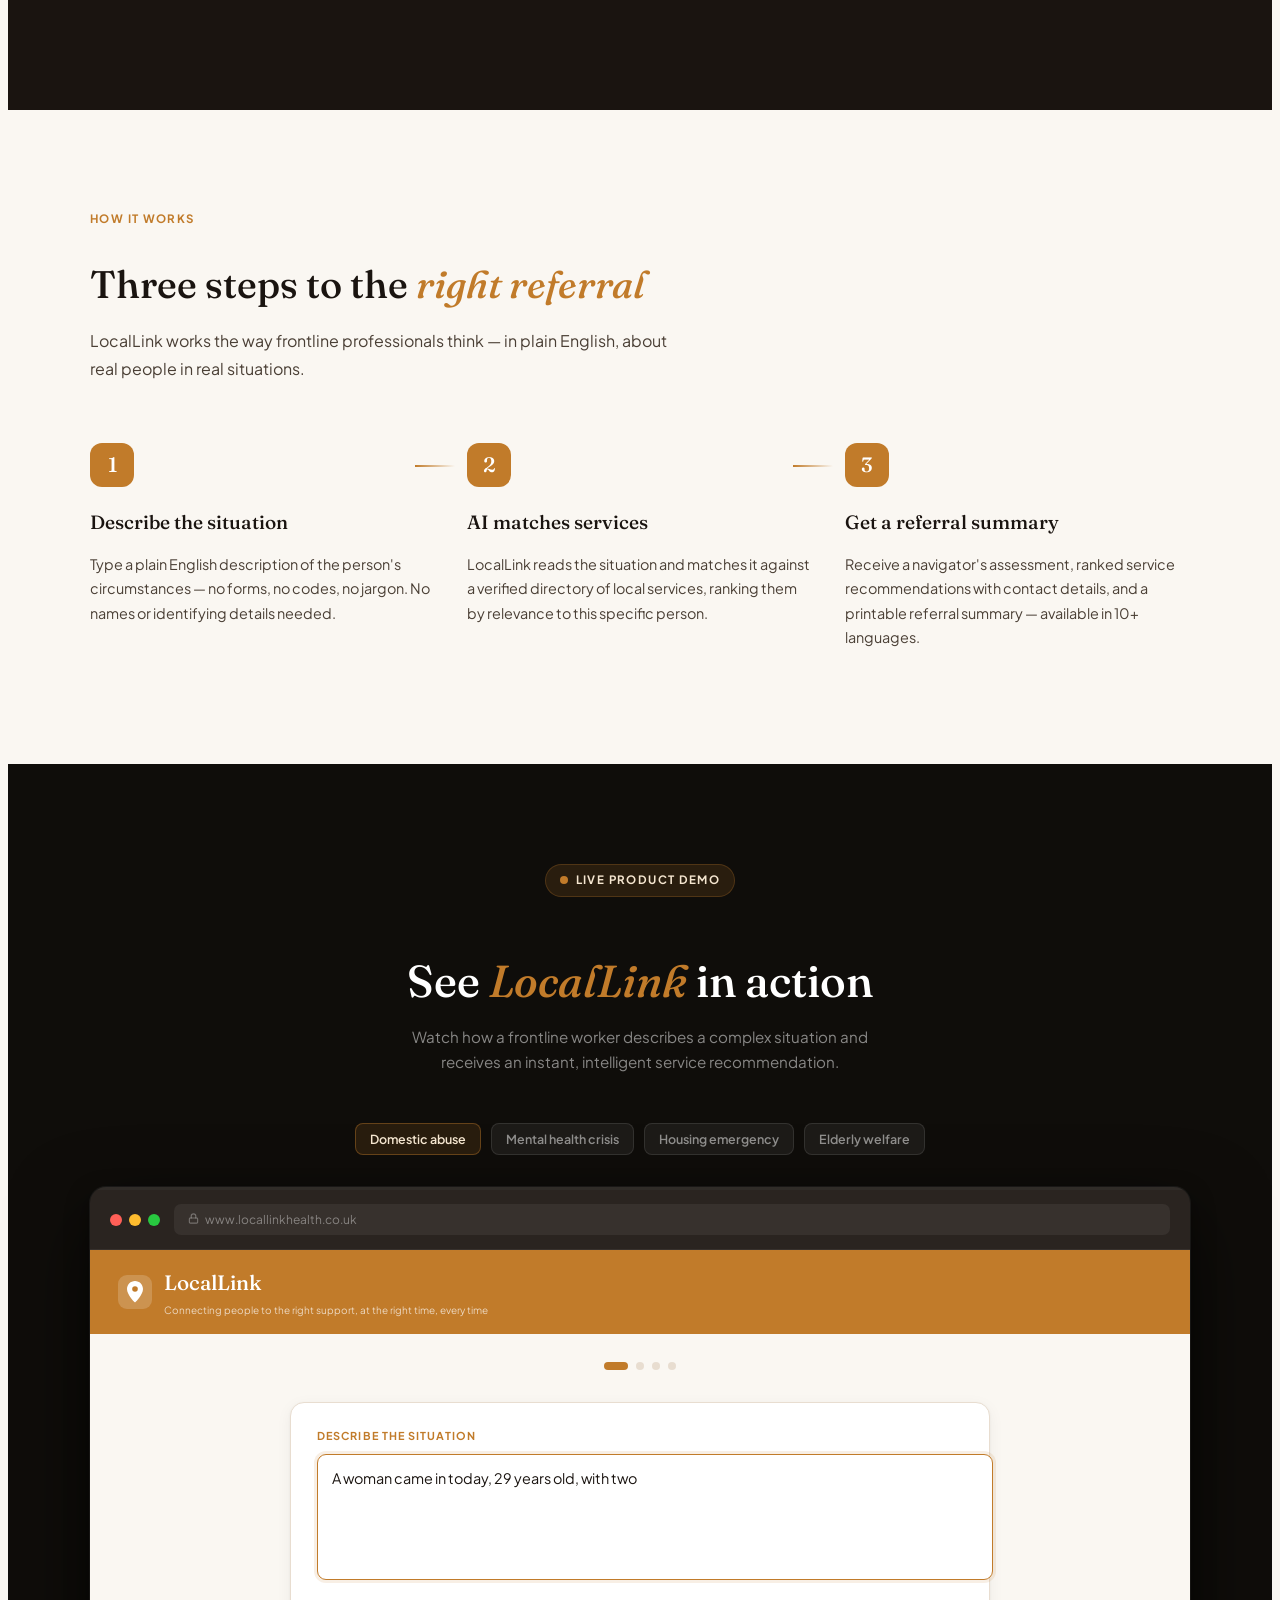
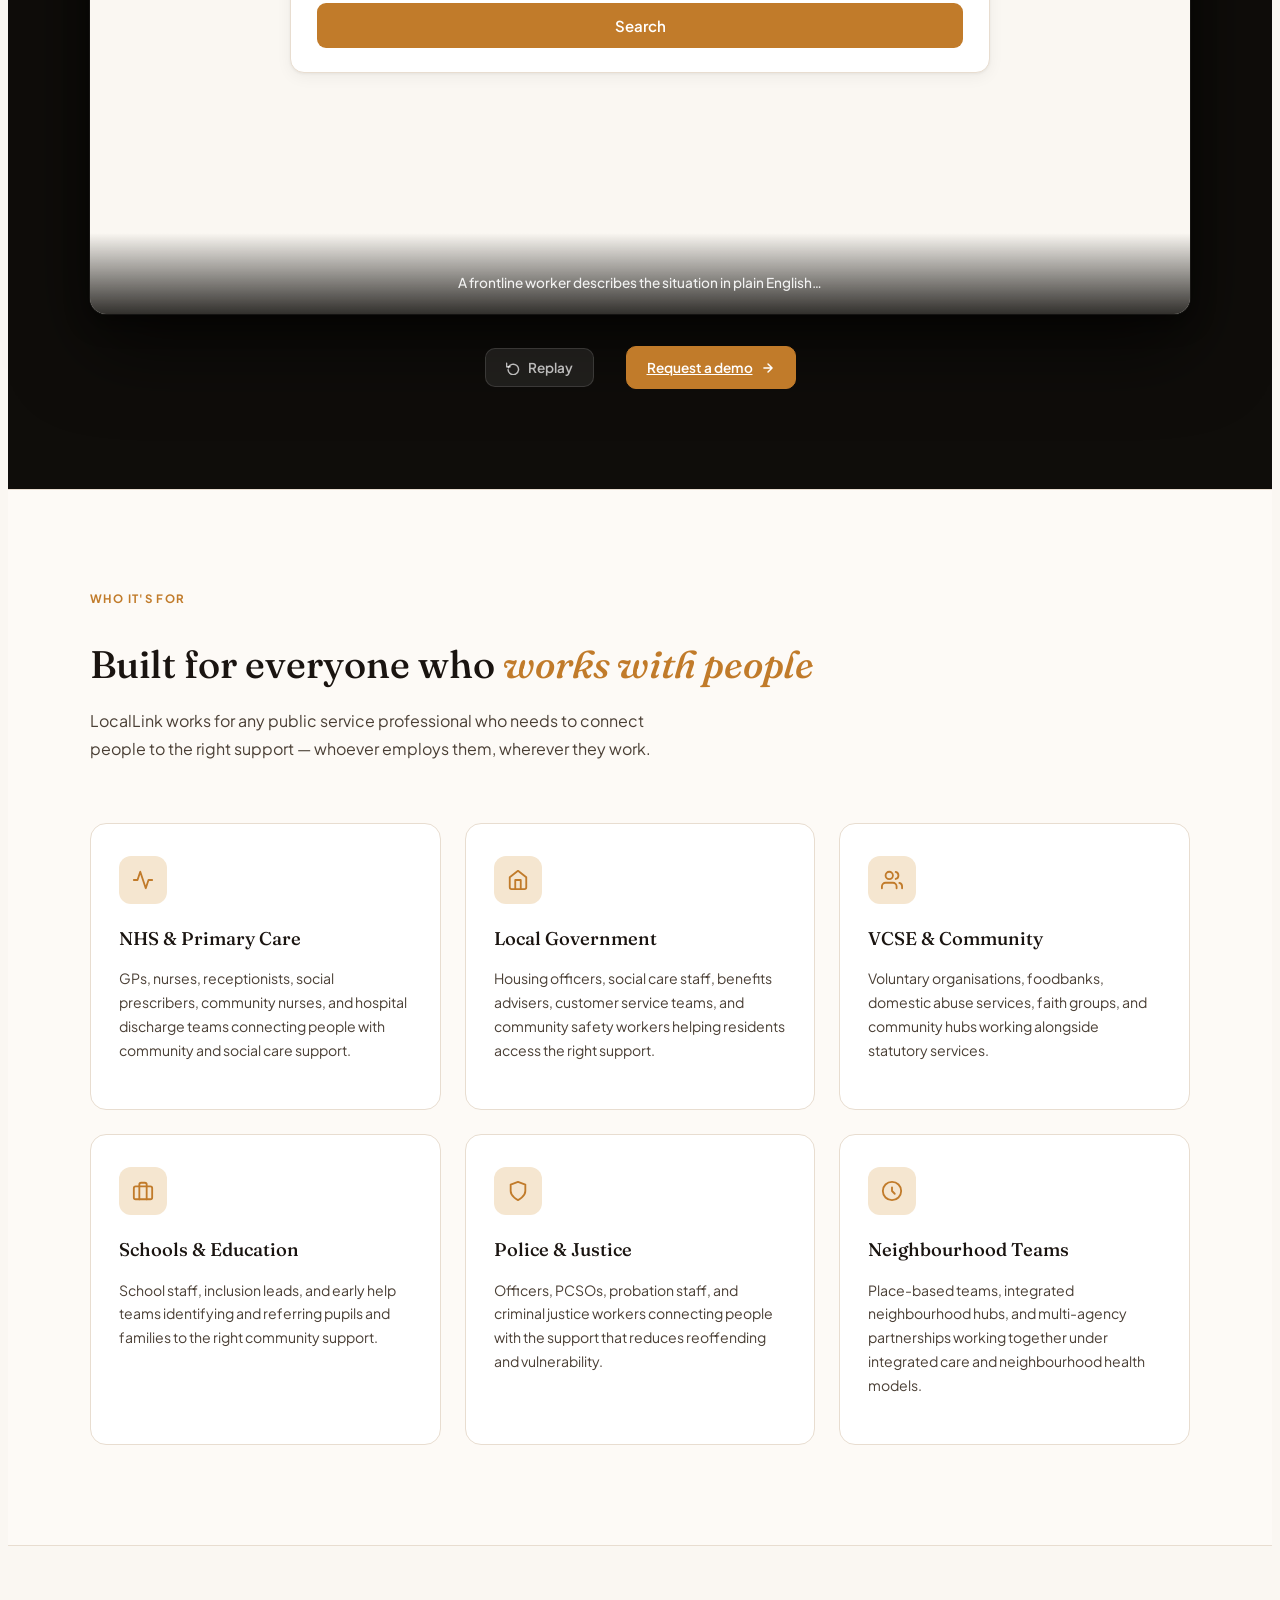
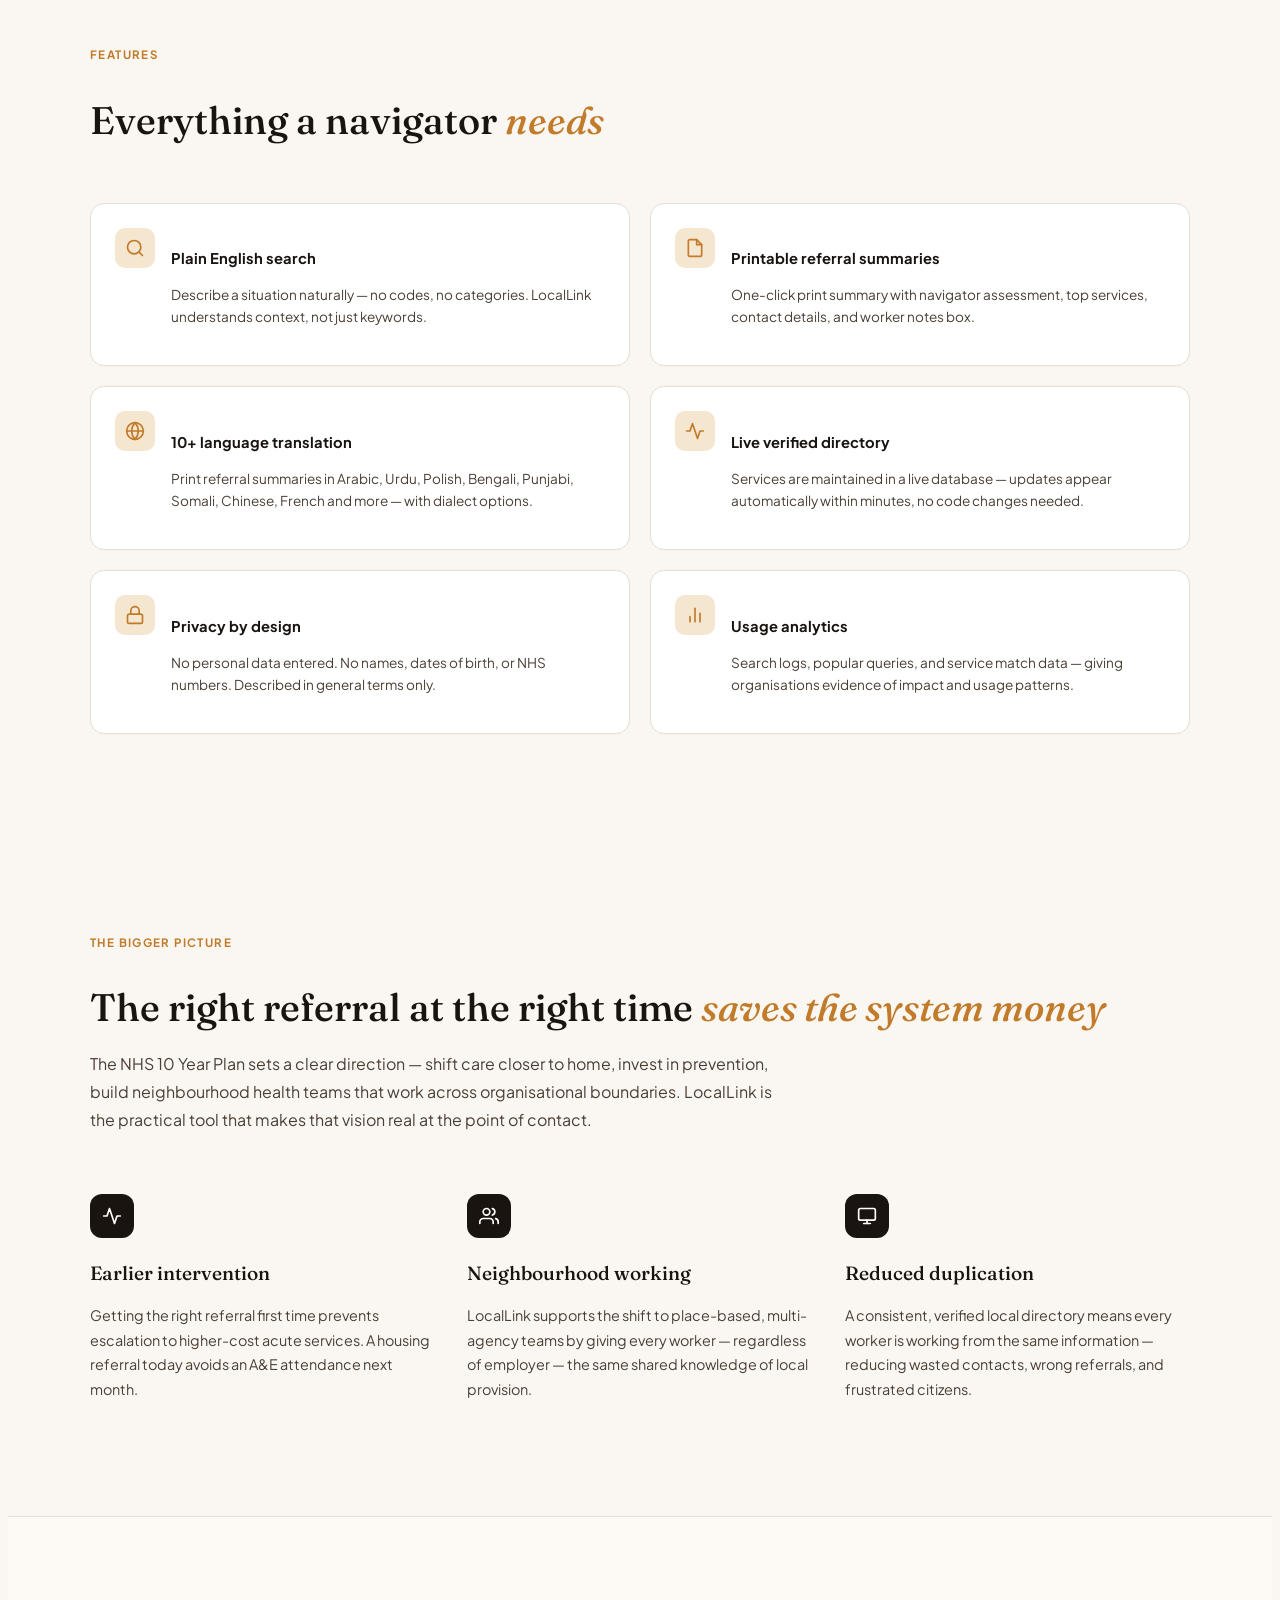
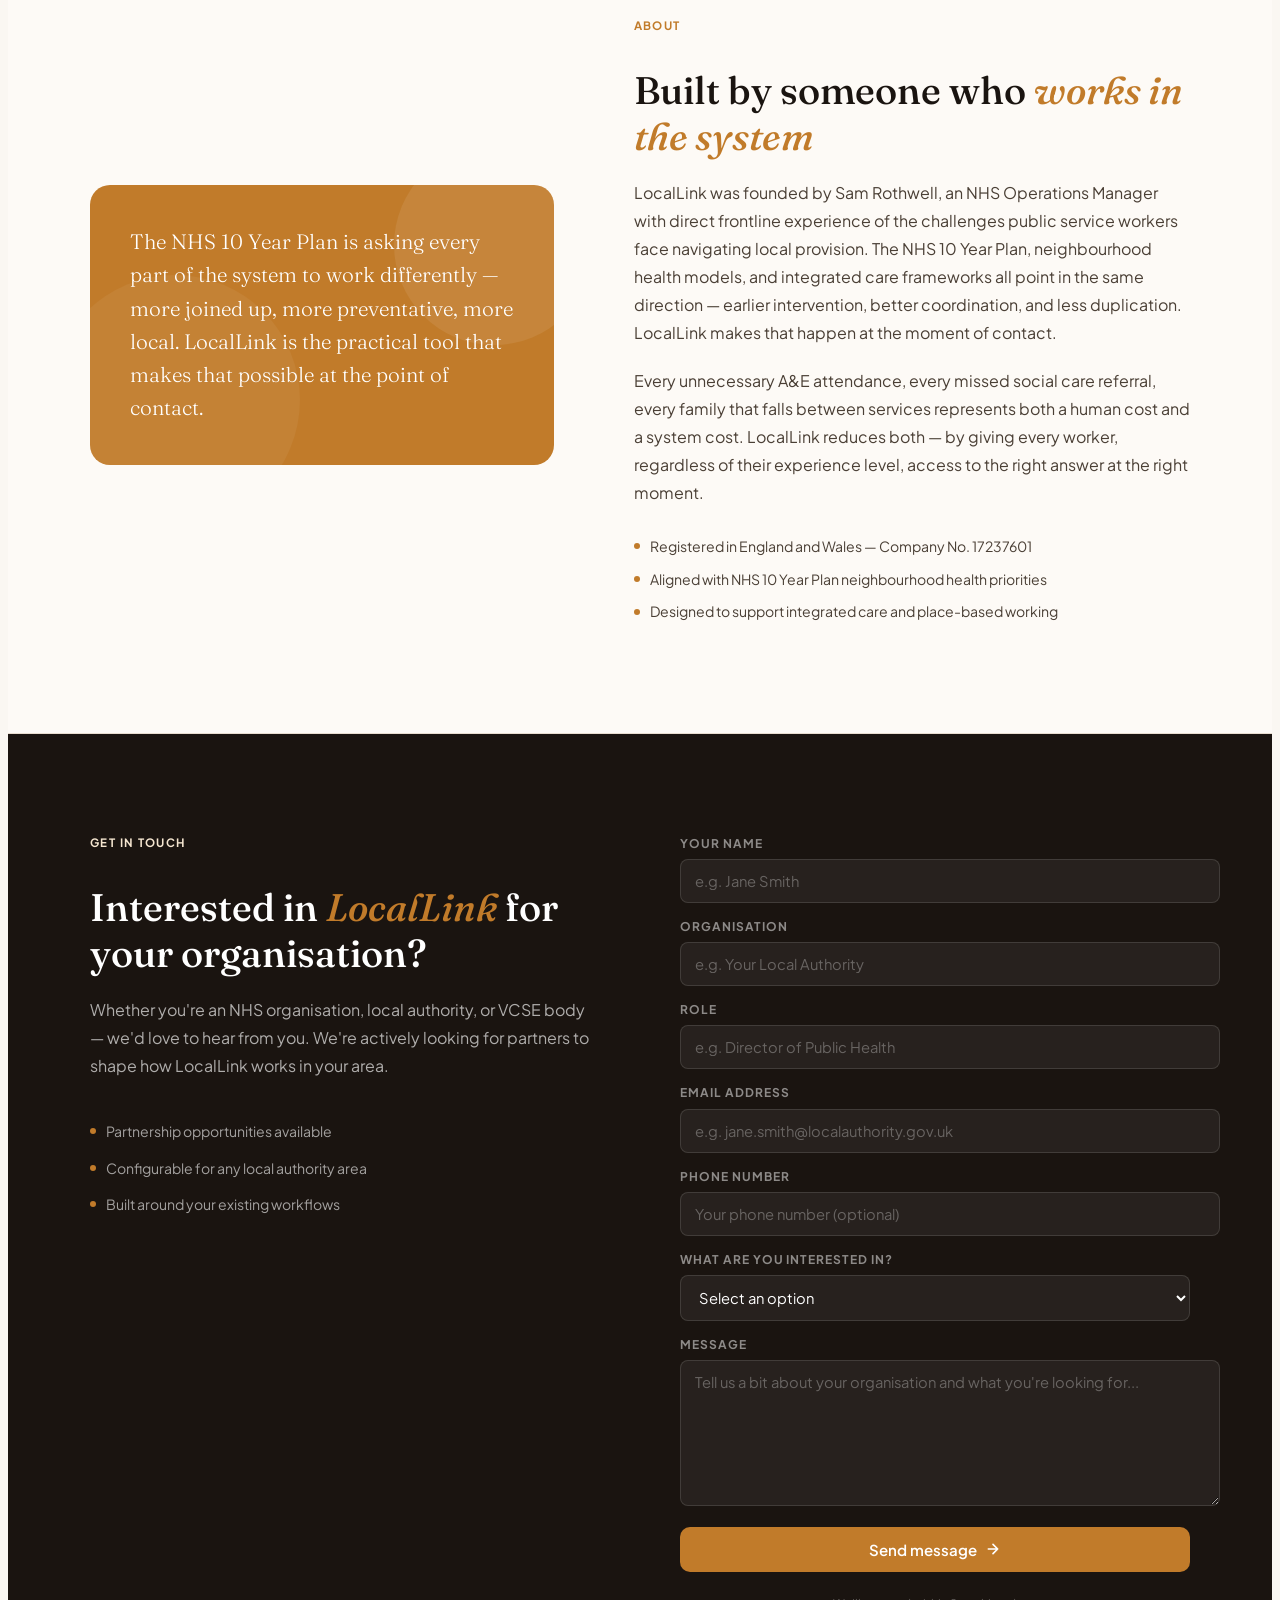
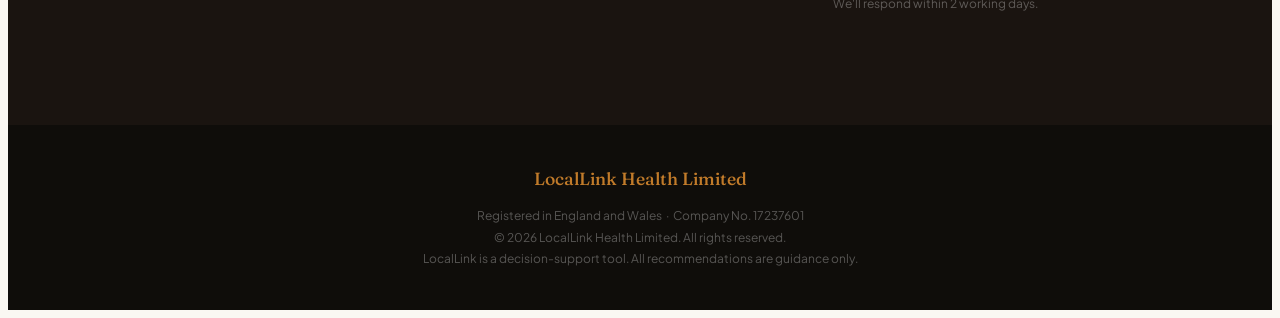
==== commit 66985f4d: "Add files via upload" ====
--- a/index.html
+++ b/index.html
@@ -6,6 +6,14 @@
   <title>LocalLink Health — Connecting people to the right support</title>
   <link rel="icon" type="image/png" href="/locallink-icon-amber.png">
   <meta name="description" content="LocalLink is an AI-powered service navigation tool helping NHS and local authority frontline workers connect people to the right local services, instantly.">
+  <!-- Google Analytics 4 -->
+  <script async src="https://www.googletagmanager.com/gtag/js?id=G-ML41MEYYY0"></script>
+  <script>
+    window.dataLayer = window.dataLayer || [];
+    function gtag(){dataLayer.push(arguments);}
+    gtag('js', new Date());
+    gtag('config', 'G-ML41MEYYY0');
+  </script>
   <link rel="preconnect" href="https://fonts.googleapis.com">
   <link rel="preconnect" href="https://fonts.gstatic.com" crossorigin>
   <link href="https://fonts.googleapis.com/css2?family=Fraunces:ital,opsz,wght@0,9..144,300;0,9..144,500;0,9..144,700;1,9..144,300&family=Plus+Jakarta+Sans:wght@400;500;600;700&display=swap" rel="stylesheet">
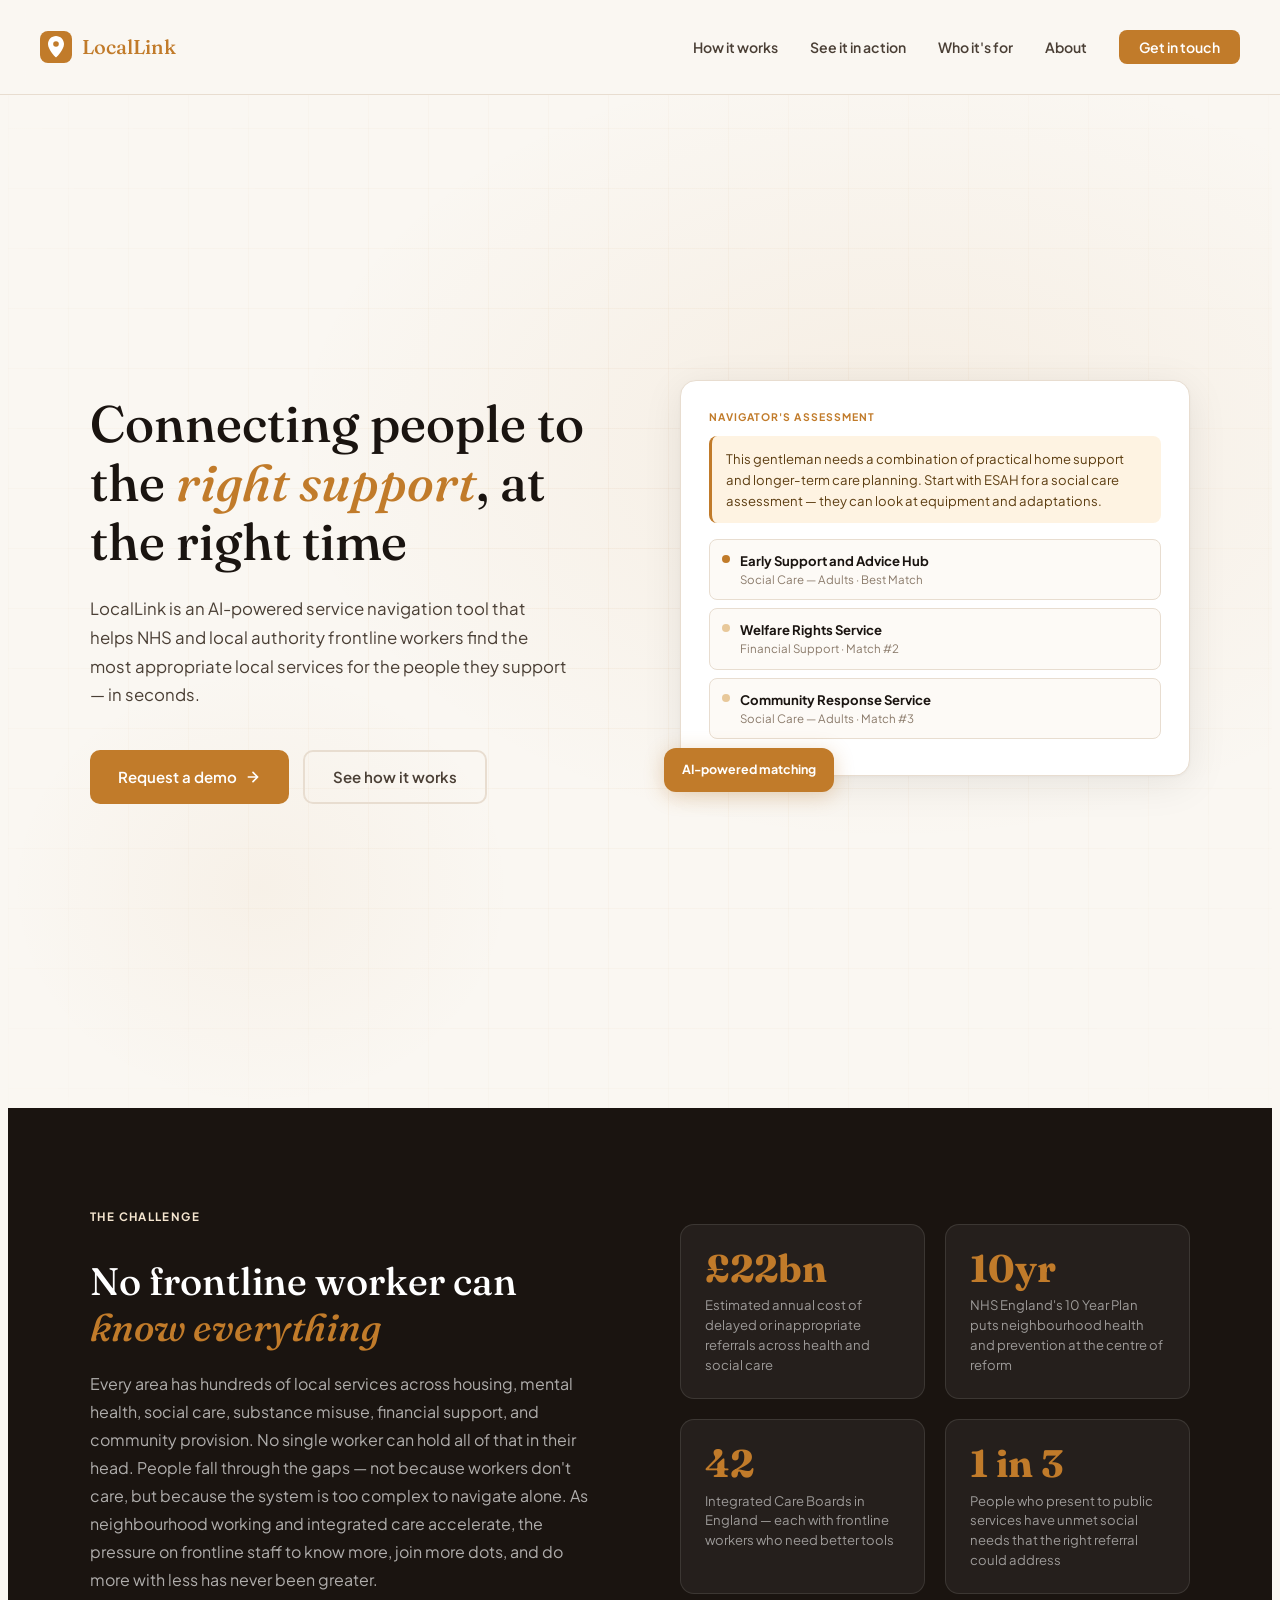
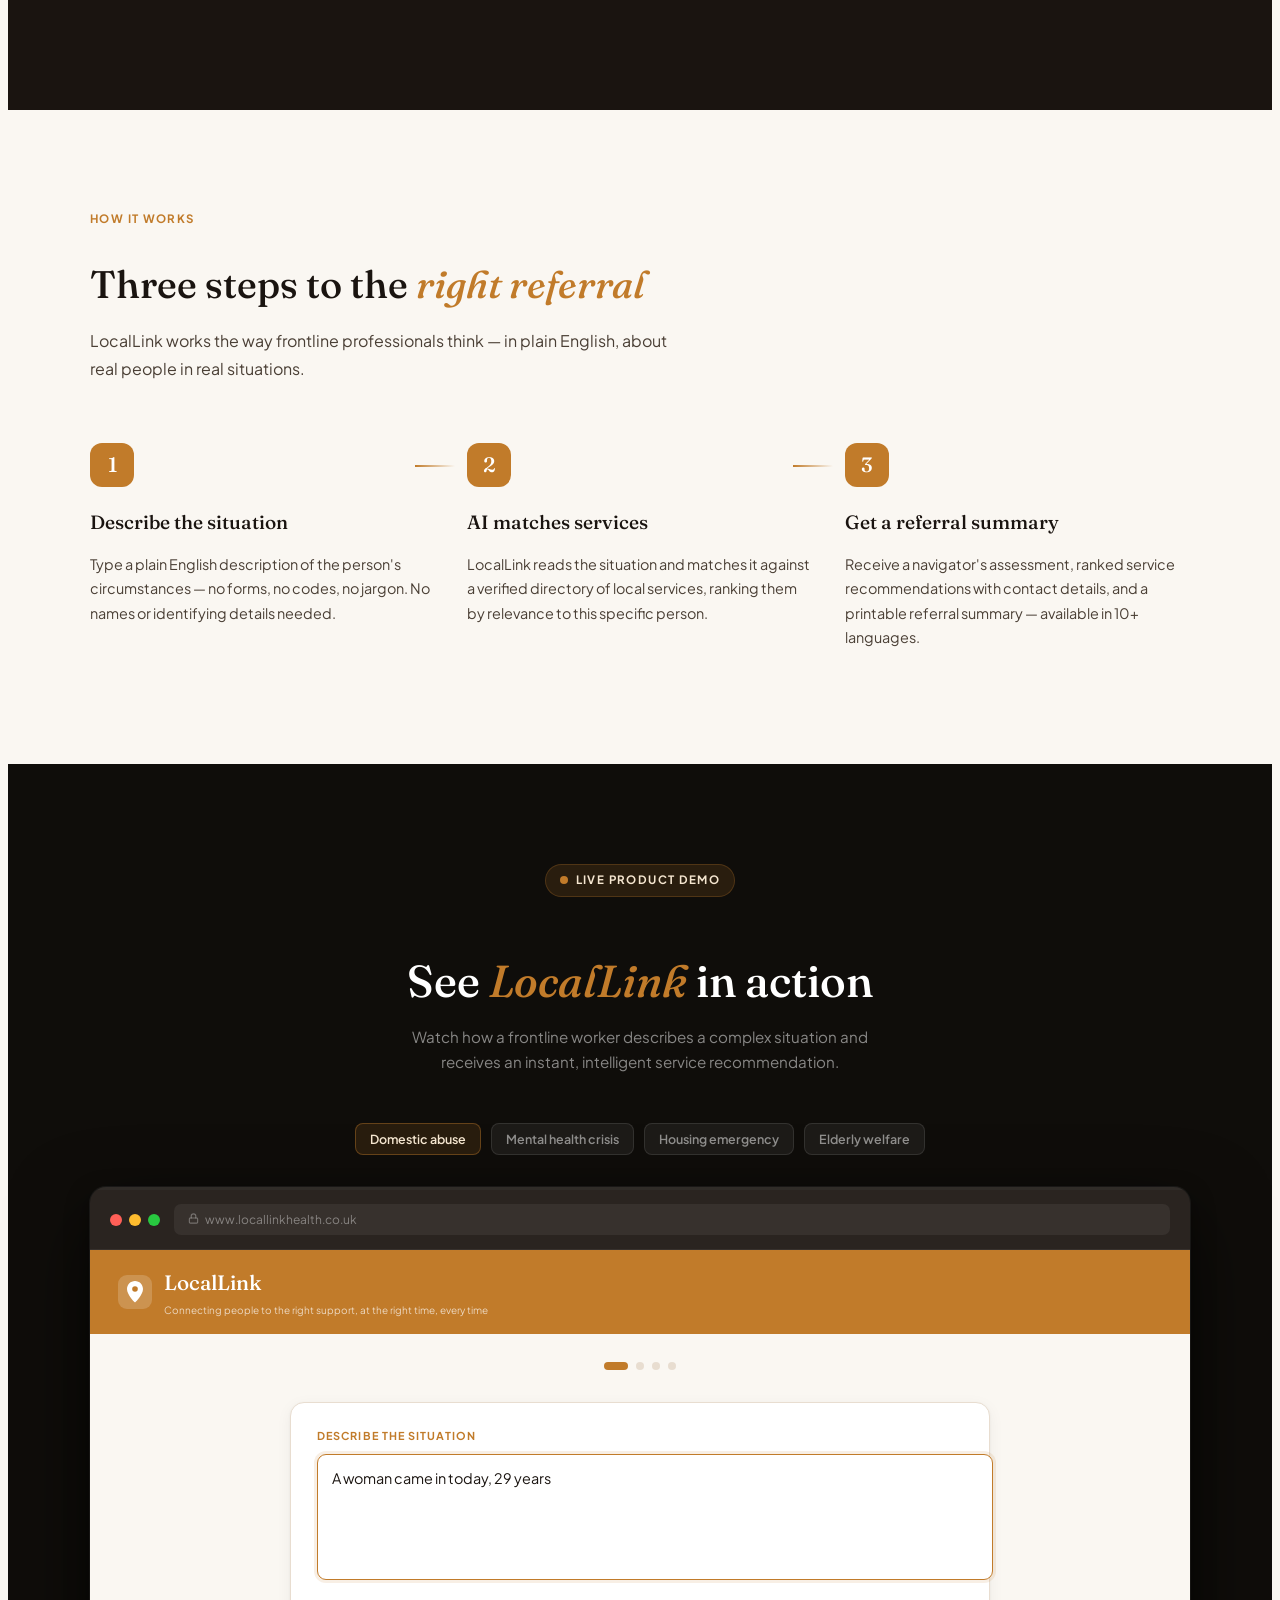
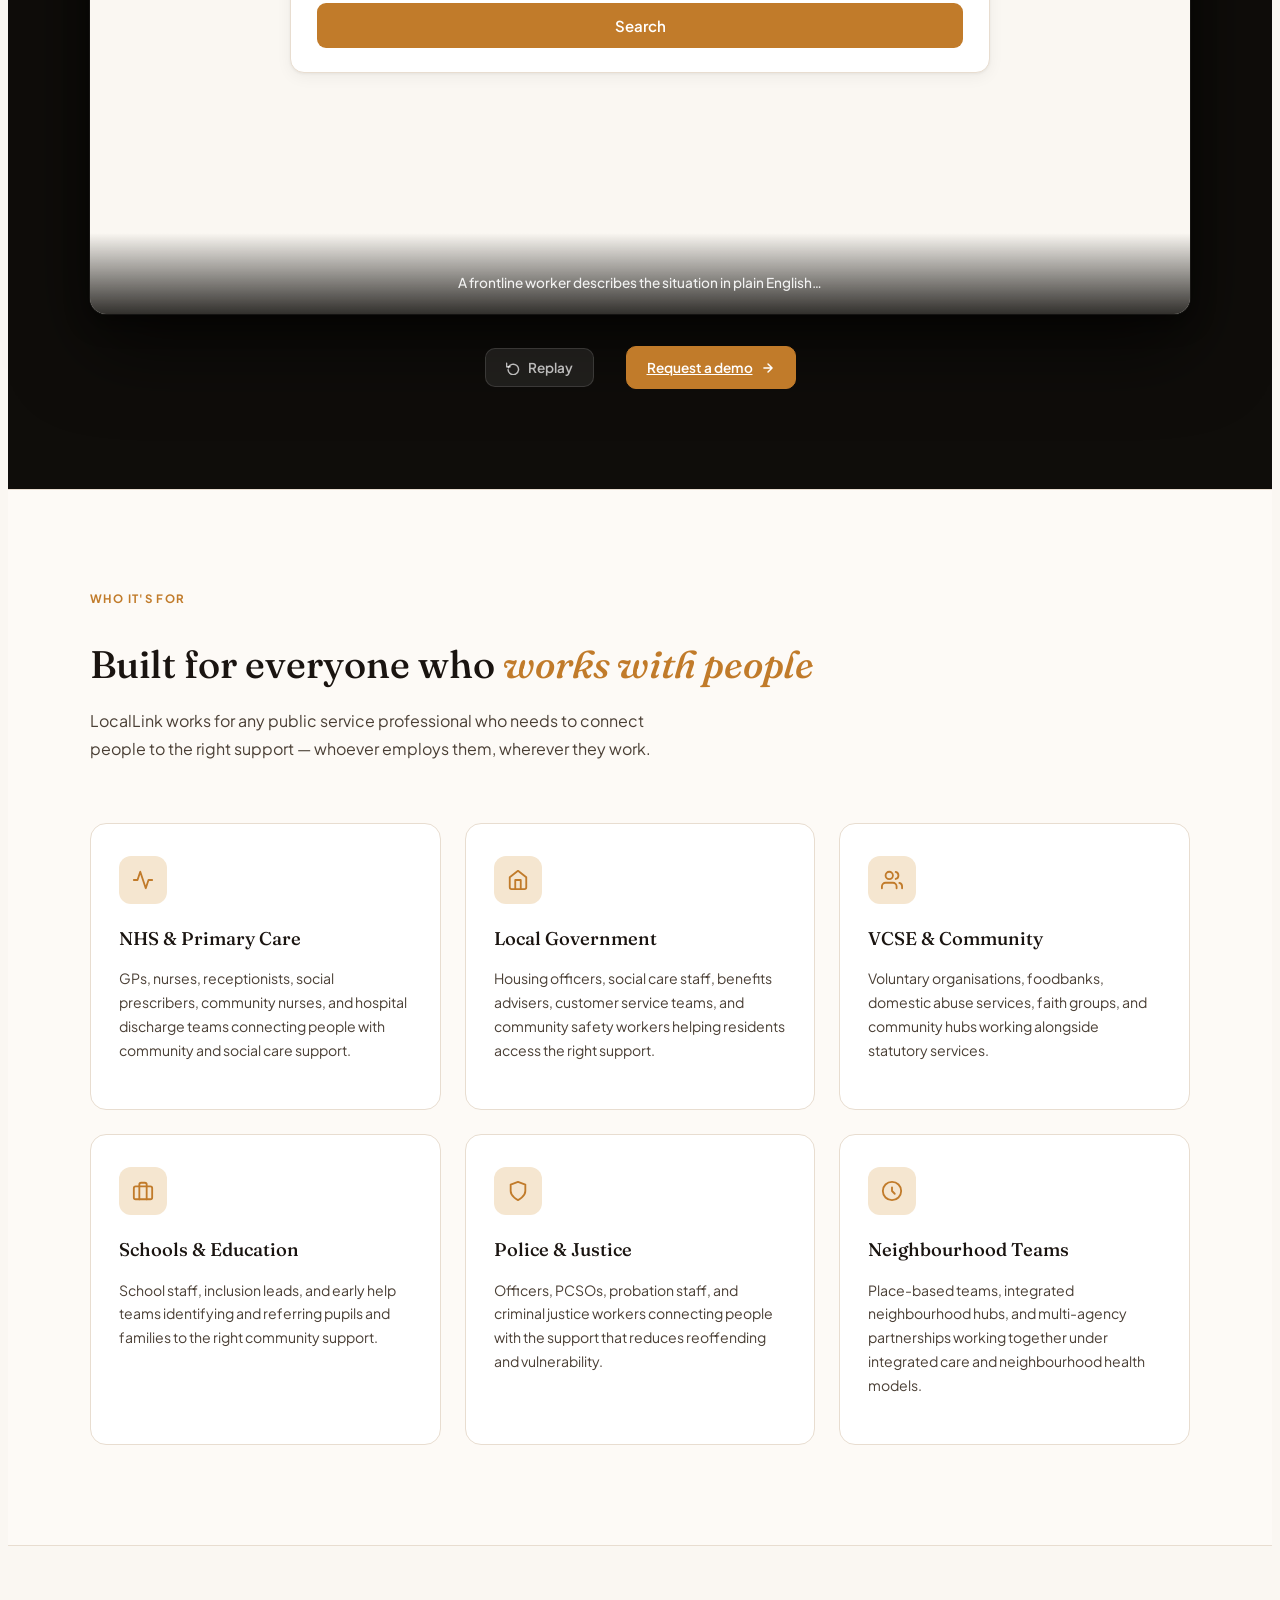
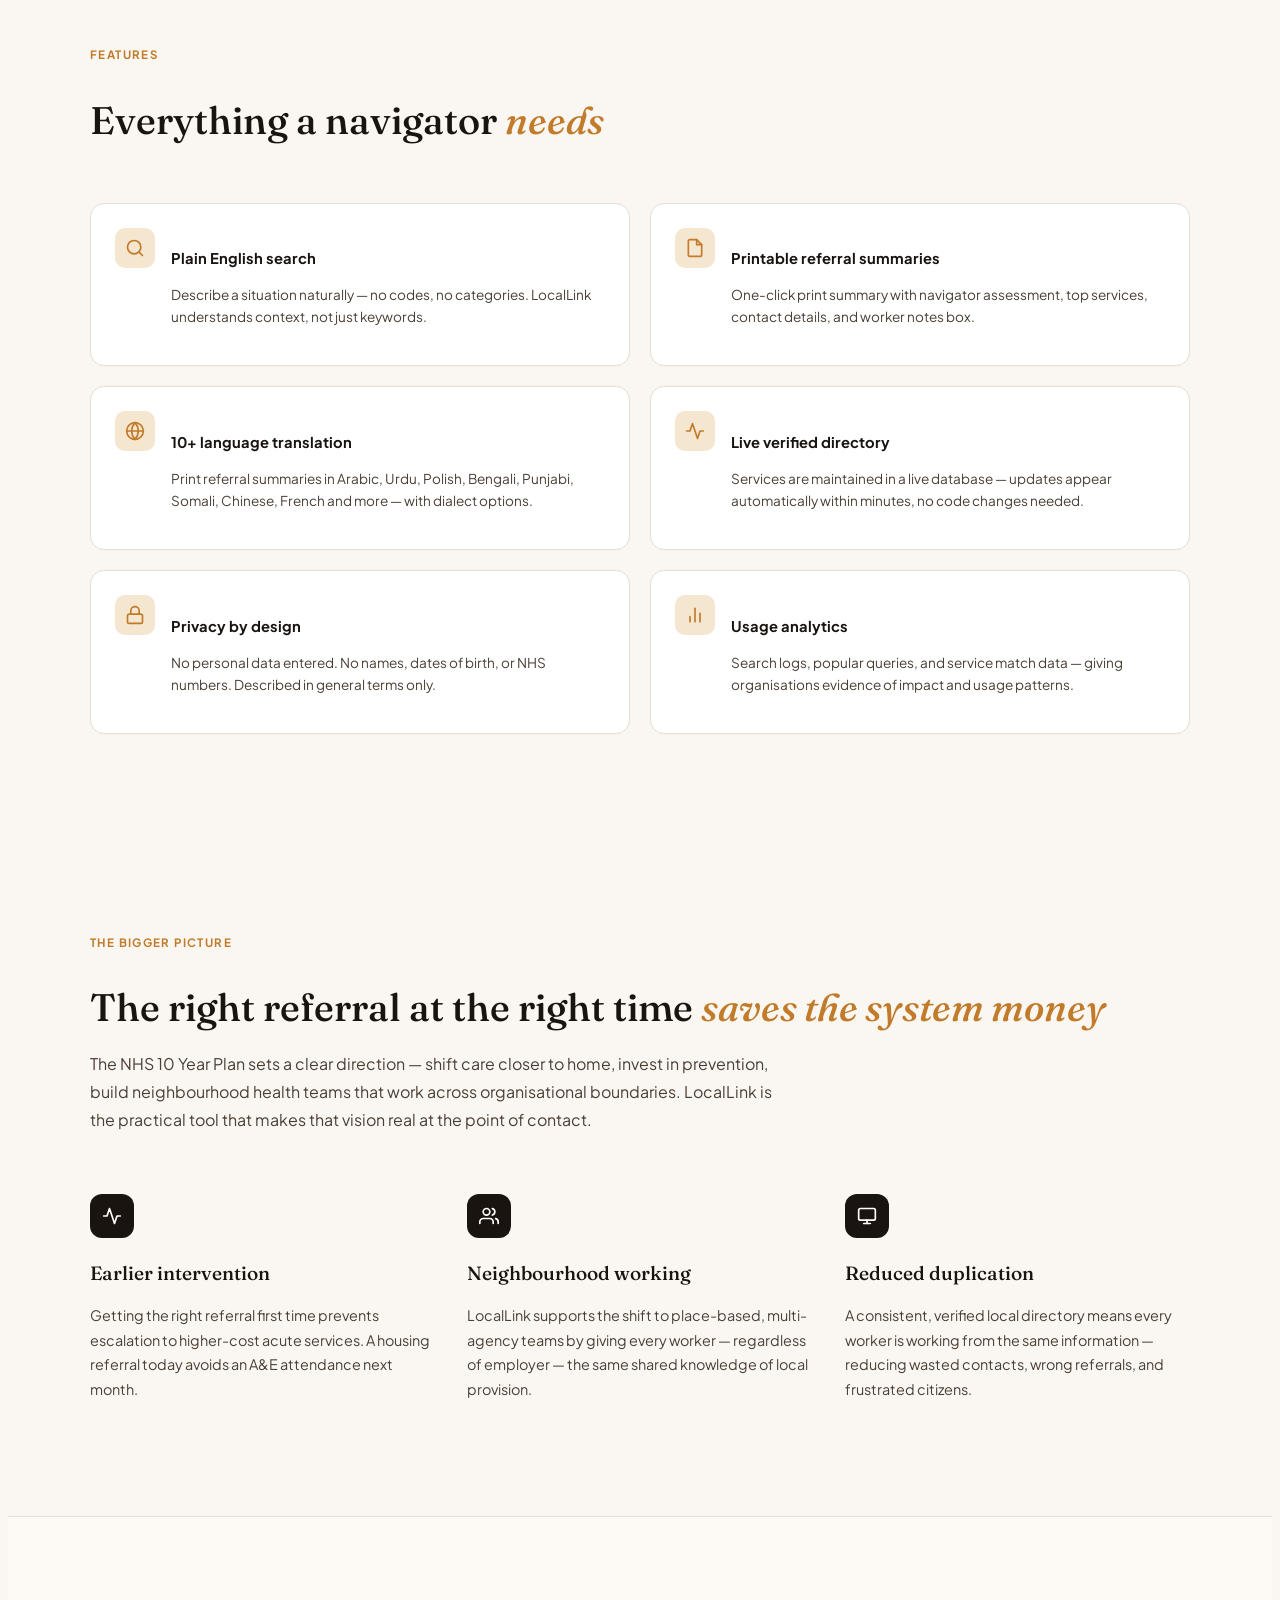
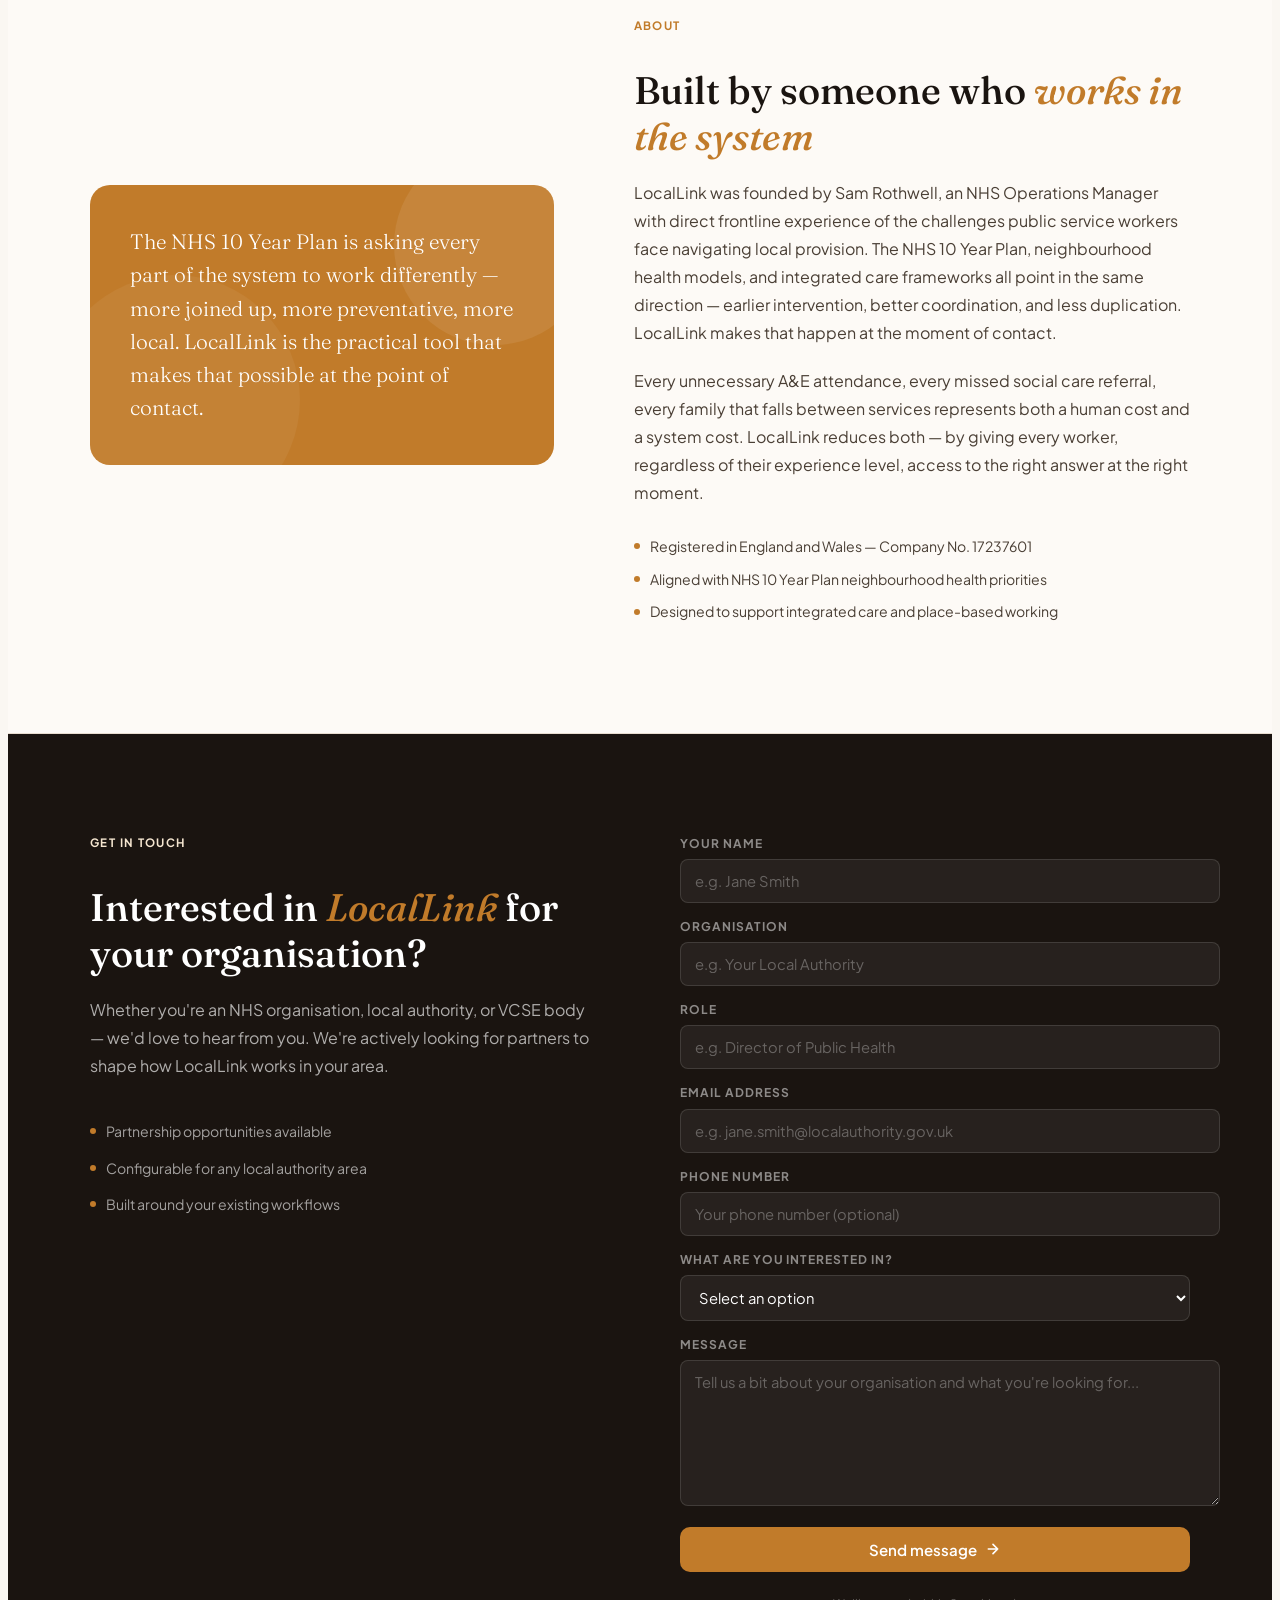
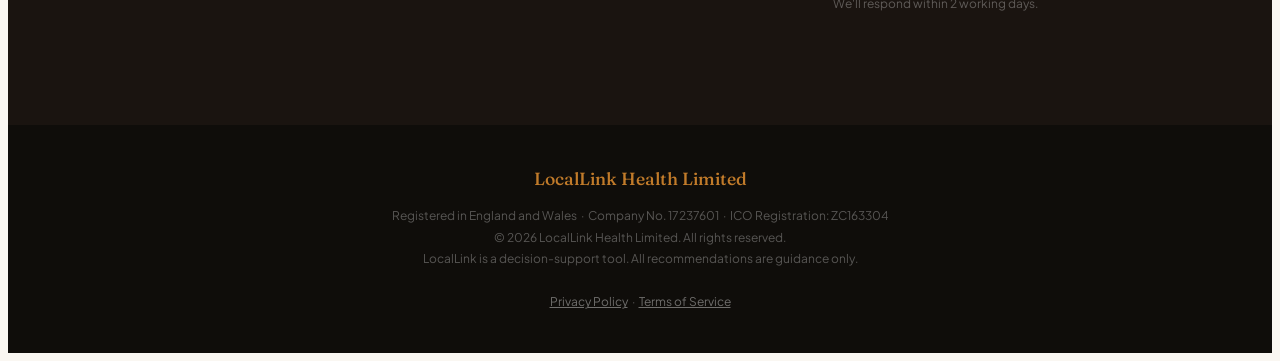
==== commit 7ea1e962: "Add files via upload" ====
--- a/index.html
+++ b/index.html
@@ -2198,9 +2198,12 @@
   <footer>
     <div class="footer-brand">LocalLink Health Limited</div>
     <div class="footer-legal">
-      Registered in England and Wales &nbsp;·&nbsp; Company No. 17237601<br>
+      Registered in England and Wales &nbsp;·&nbsp; Company No. 17237601 &nbsp;·&nbsp; ICO Registration: ZC163304<br>
       © 2026 LocalLink Health Limited. All rights reserved.<br>
-      LocalLink is a decision-support tool. All recommendations are guidance only.
+      LocalLink is a decision-support tool. All recommendations are guidance only.<br><br>
+      <a href="/privacy-policy.html" style="color:rgba(255,255,255,0.4); text-decoration:underline;">Privacy Policy</a>
+      &nbsp;·&nbsp;
+      <a href="/terms-of-service.html" style="color:rgba(255,255,255,0.4); text-decoration:underline;">Terms of Service</a>
     </div>
   </footer>
 
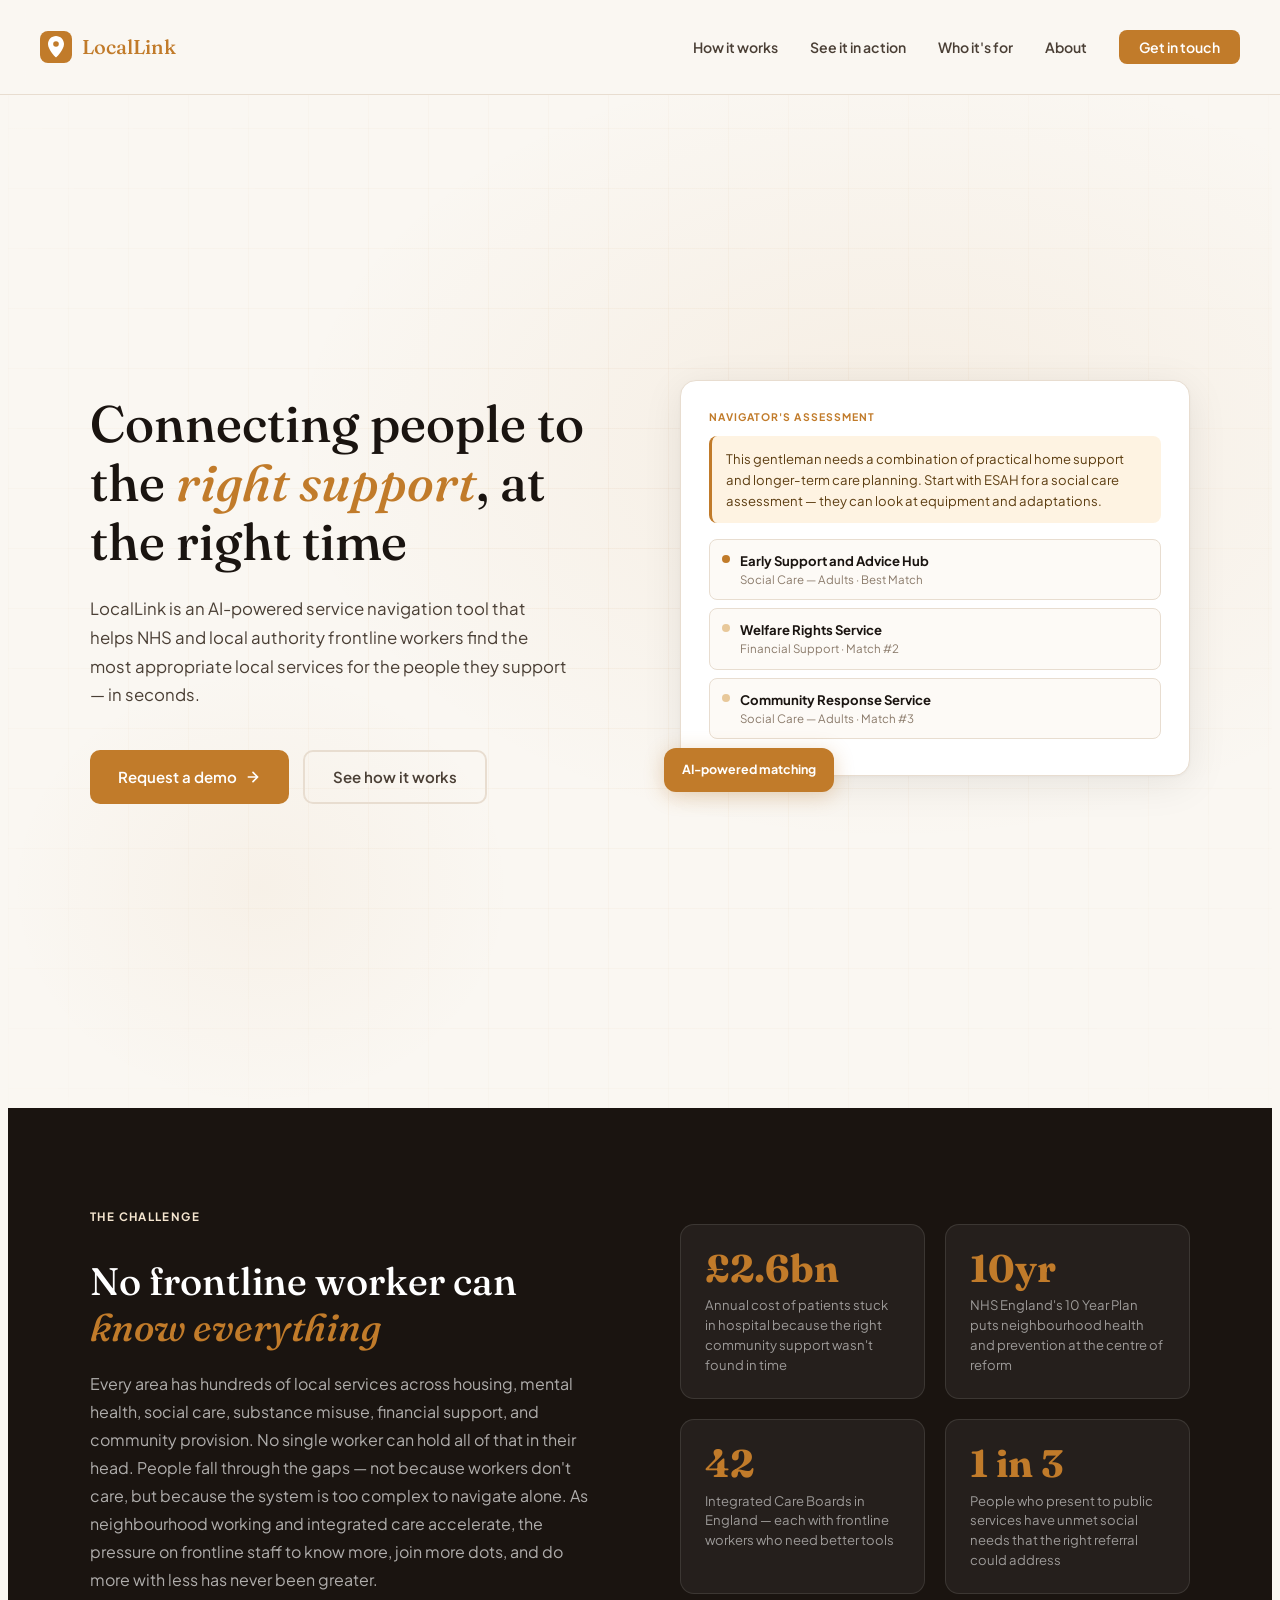
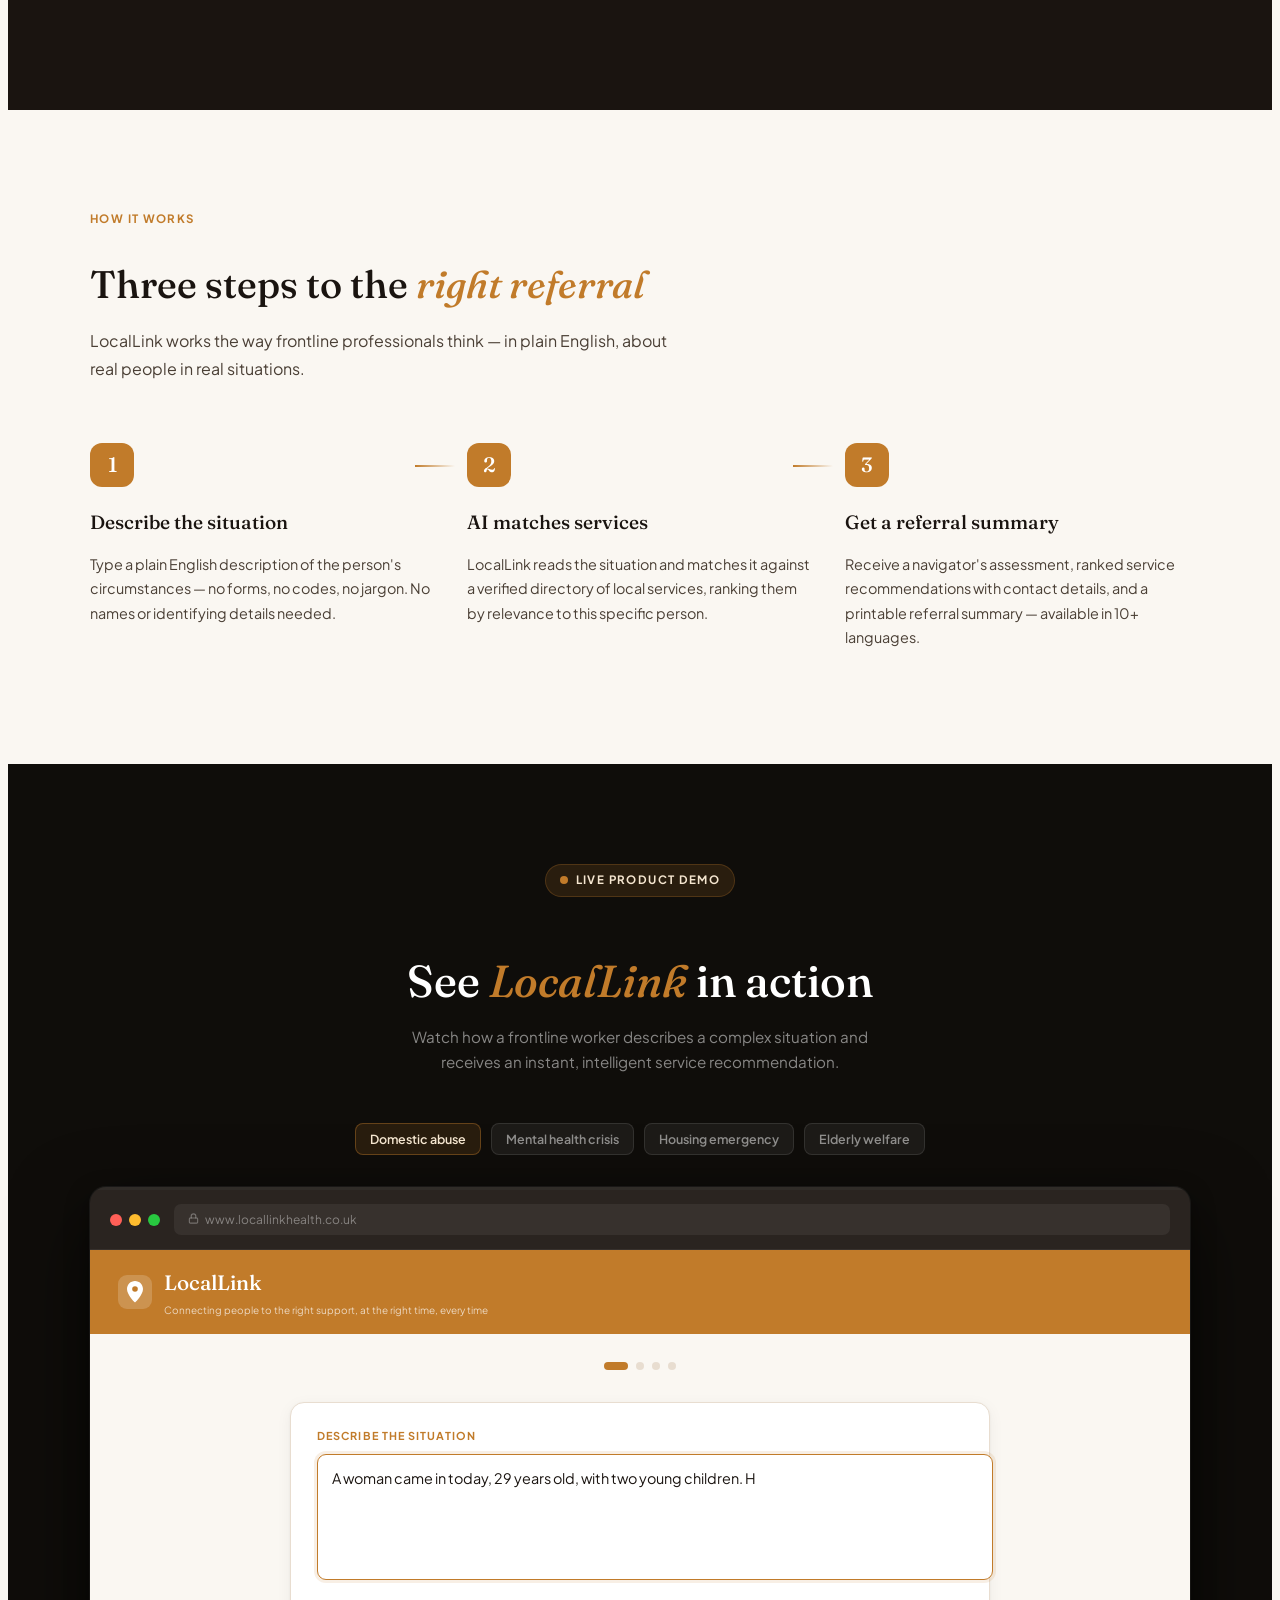
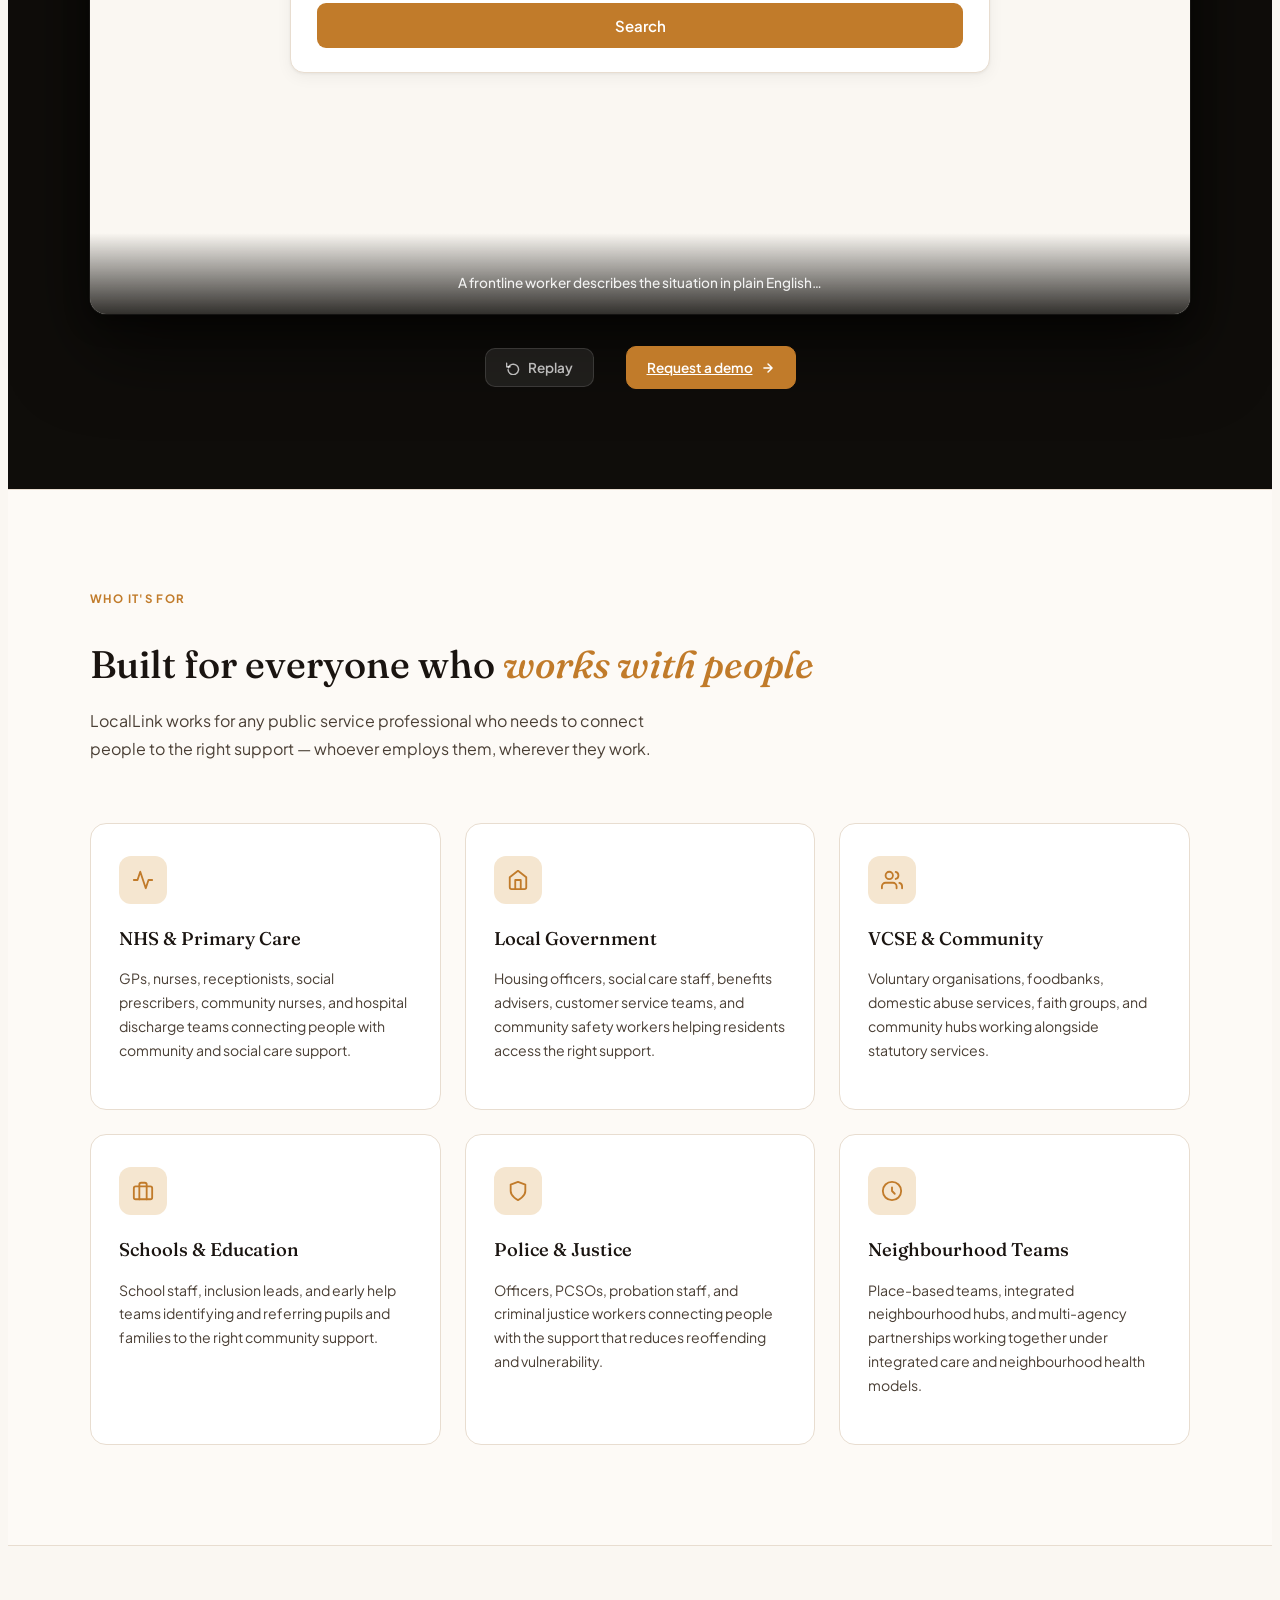
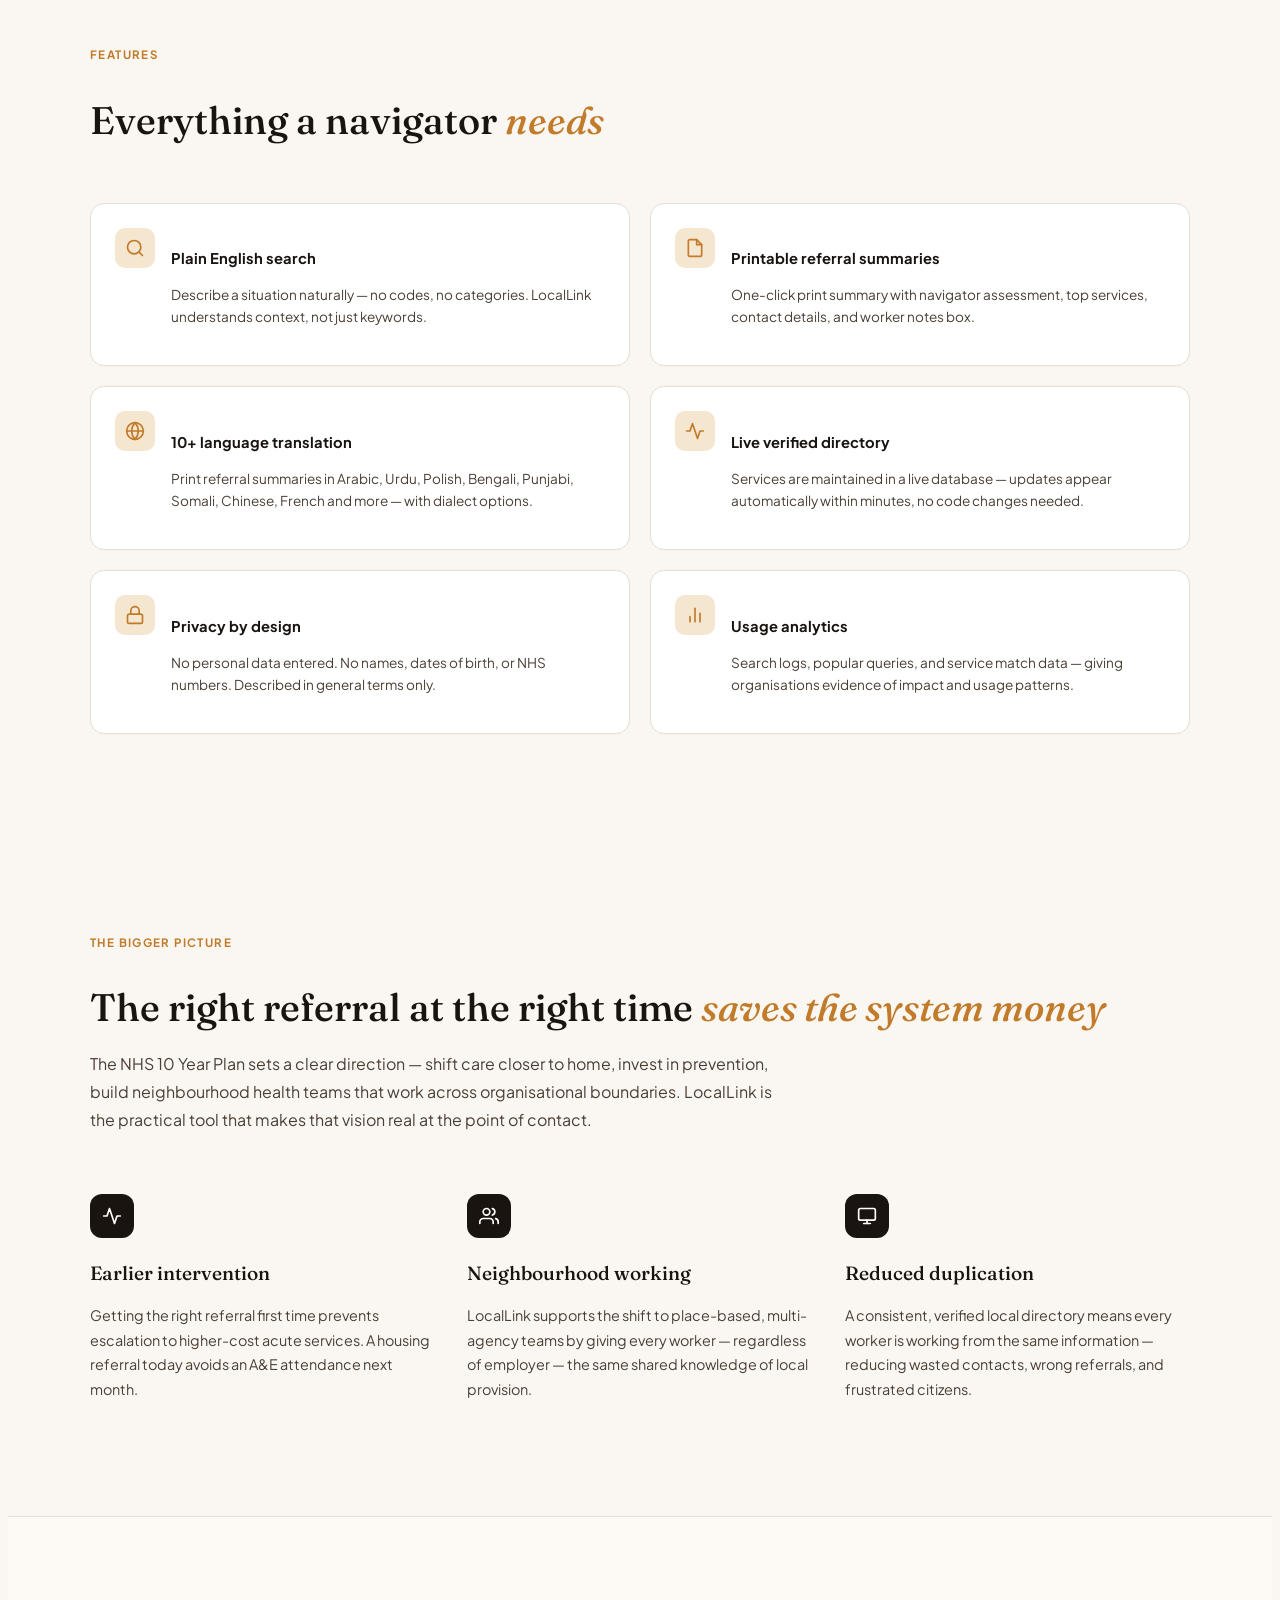
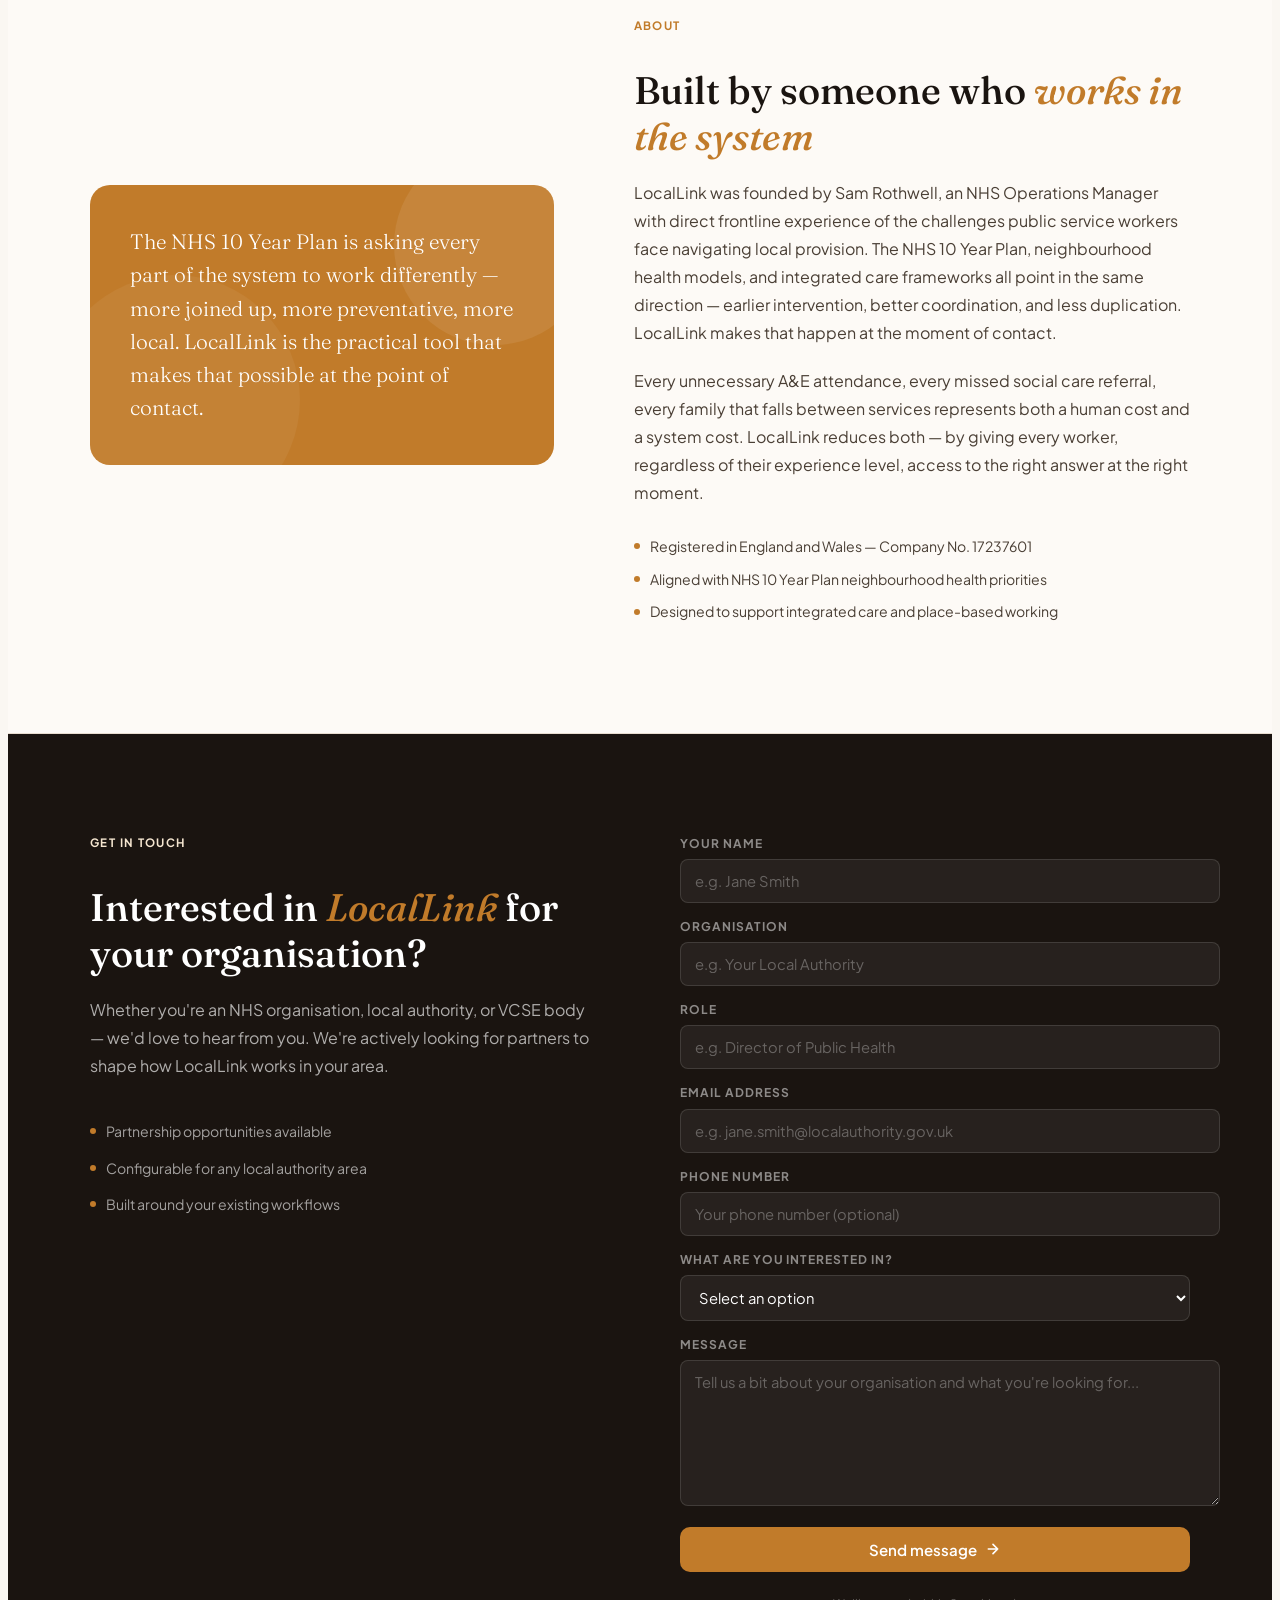
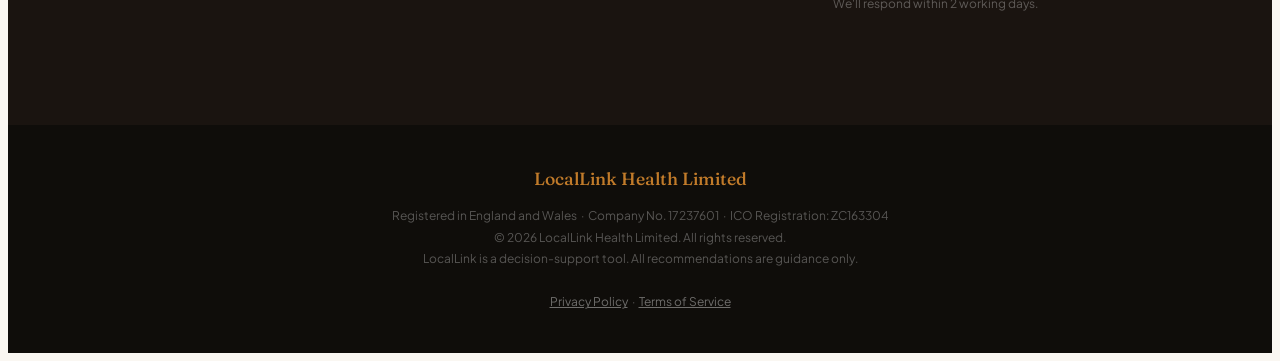
==== commit 1cfe4623: "Update index.html" ====
--- a/index.html
+++ b/index.html
@@ -830,8 +830,8 @@
         </div>
         <div class="problem-stats">
           <div class="stat-card fade-up">
-            <div class="stat-number">£22bn</div>
-            <div class="stat-label">Estimated annual cost of delayed or inappropriate referrals across health and social care</div>
+            <div class="stat-number">£2.6bn</div>
+            <div class="stat-label">Annual cost of patients stuck in hospital because the right community support wasn't found in time</div>
           </div>
           <div class="stat-card fade-up fade-up-delay-1">
             <div class="stat-number">10yr</div>
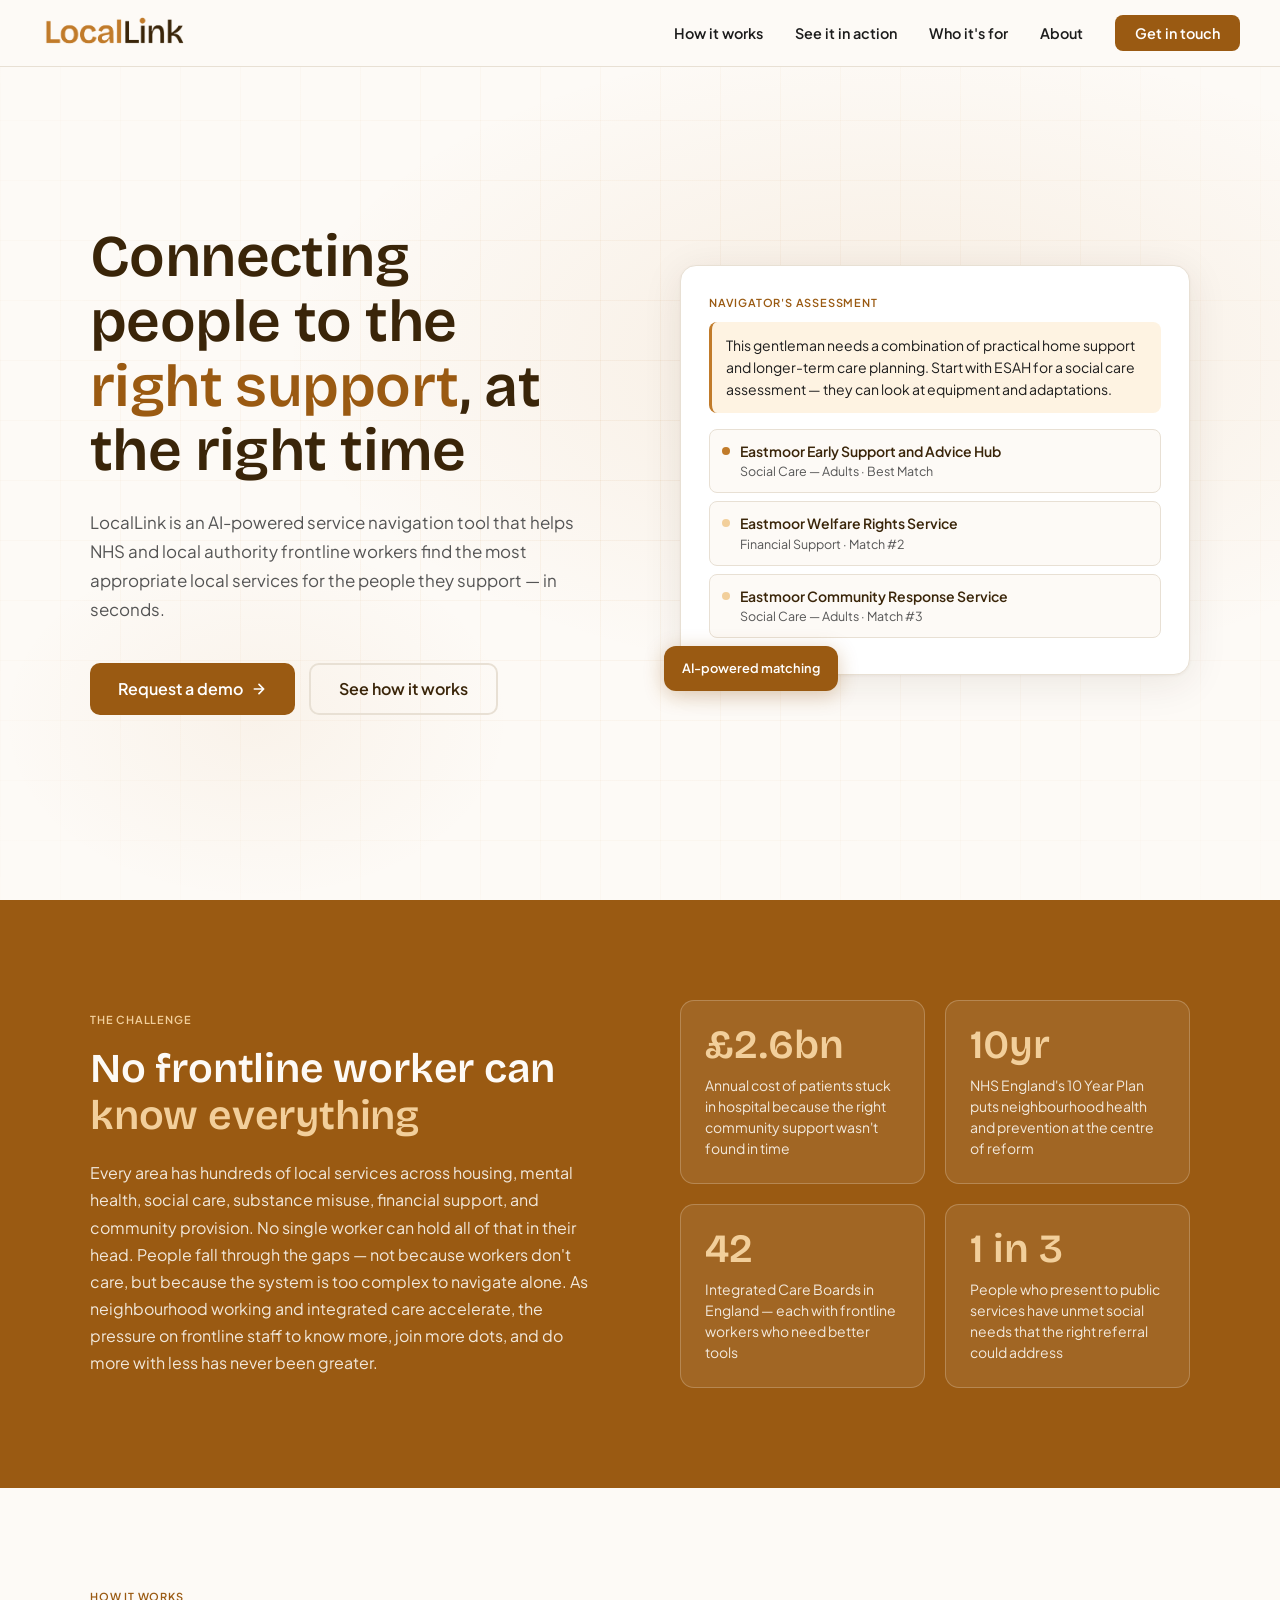
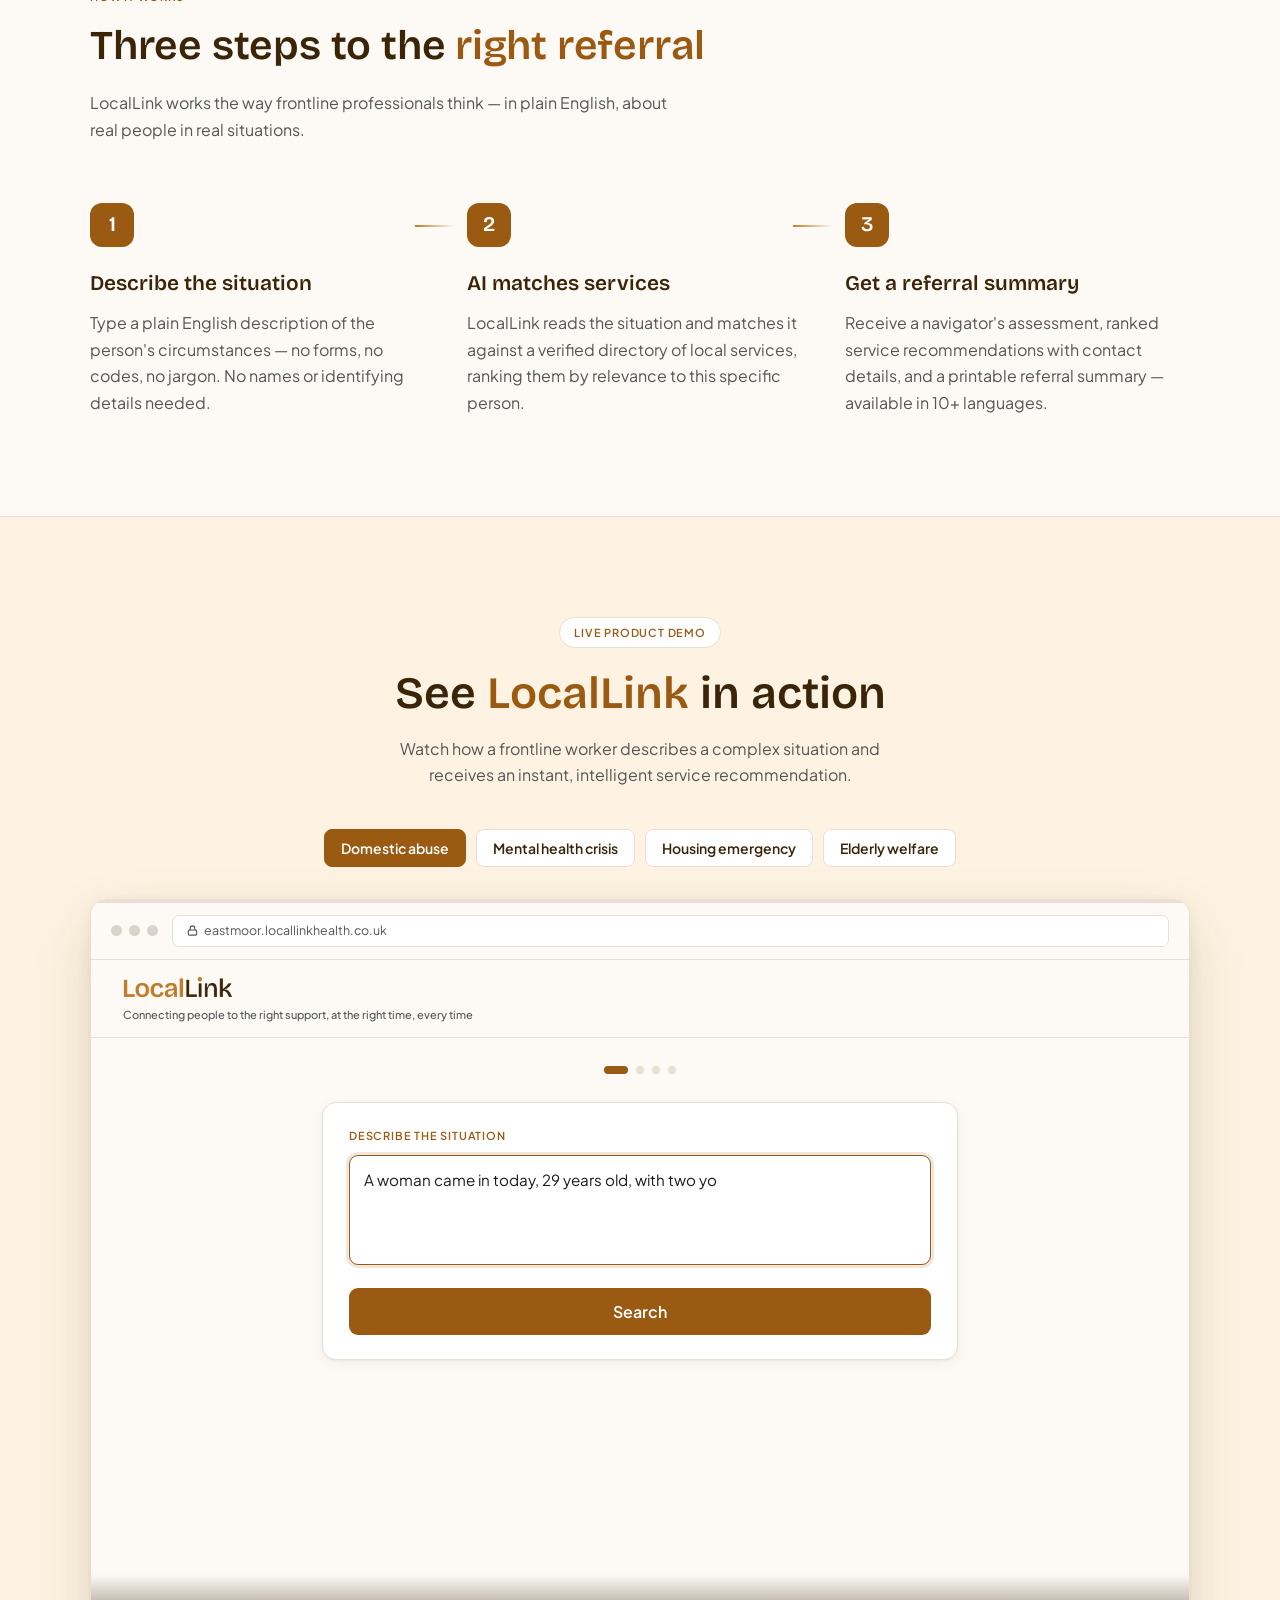
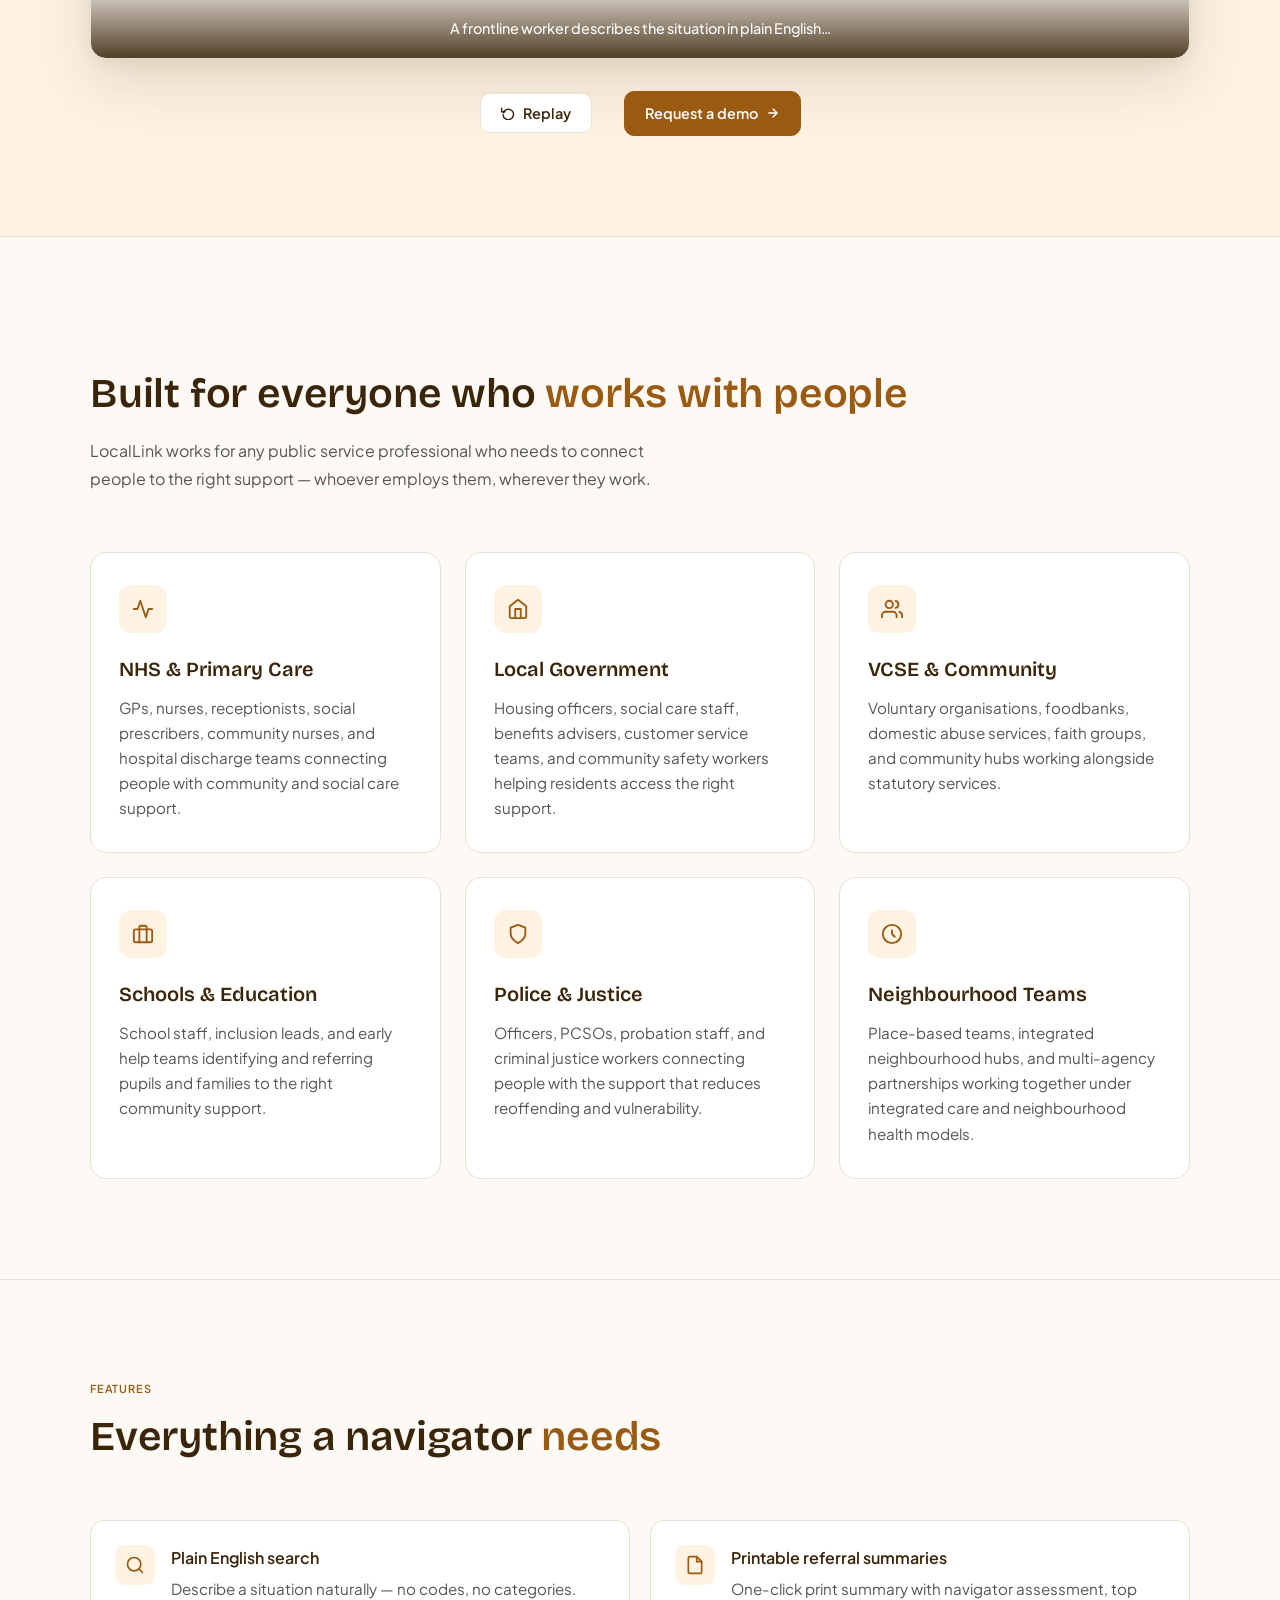
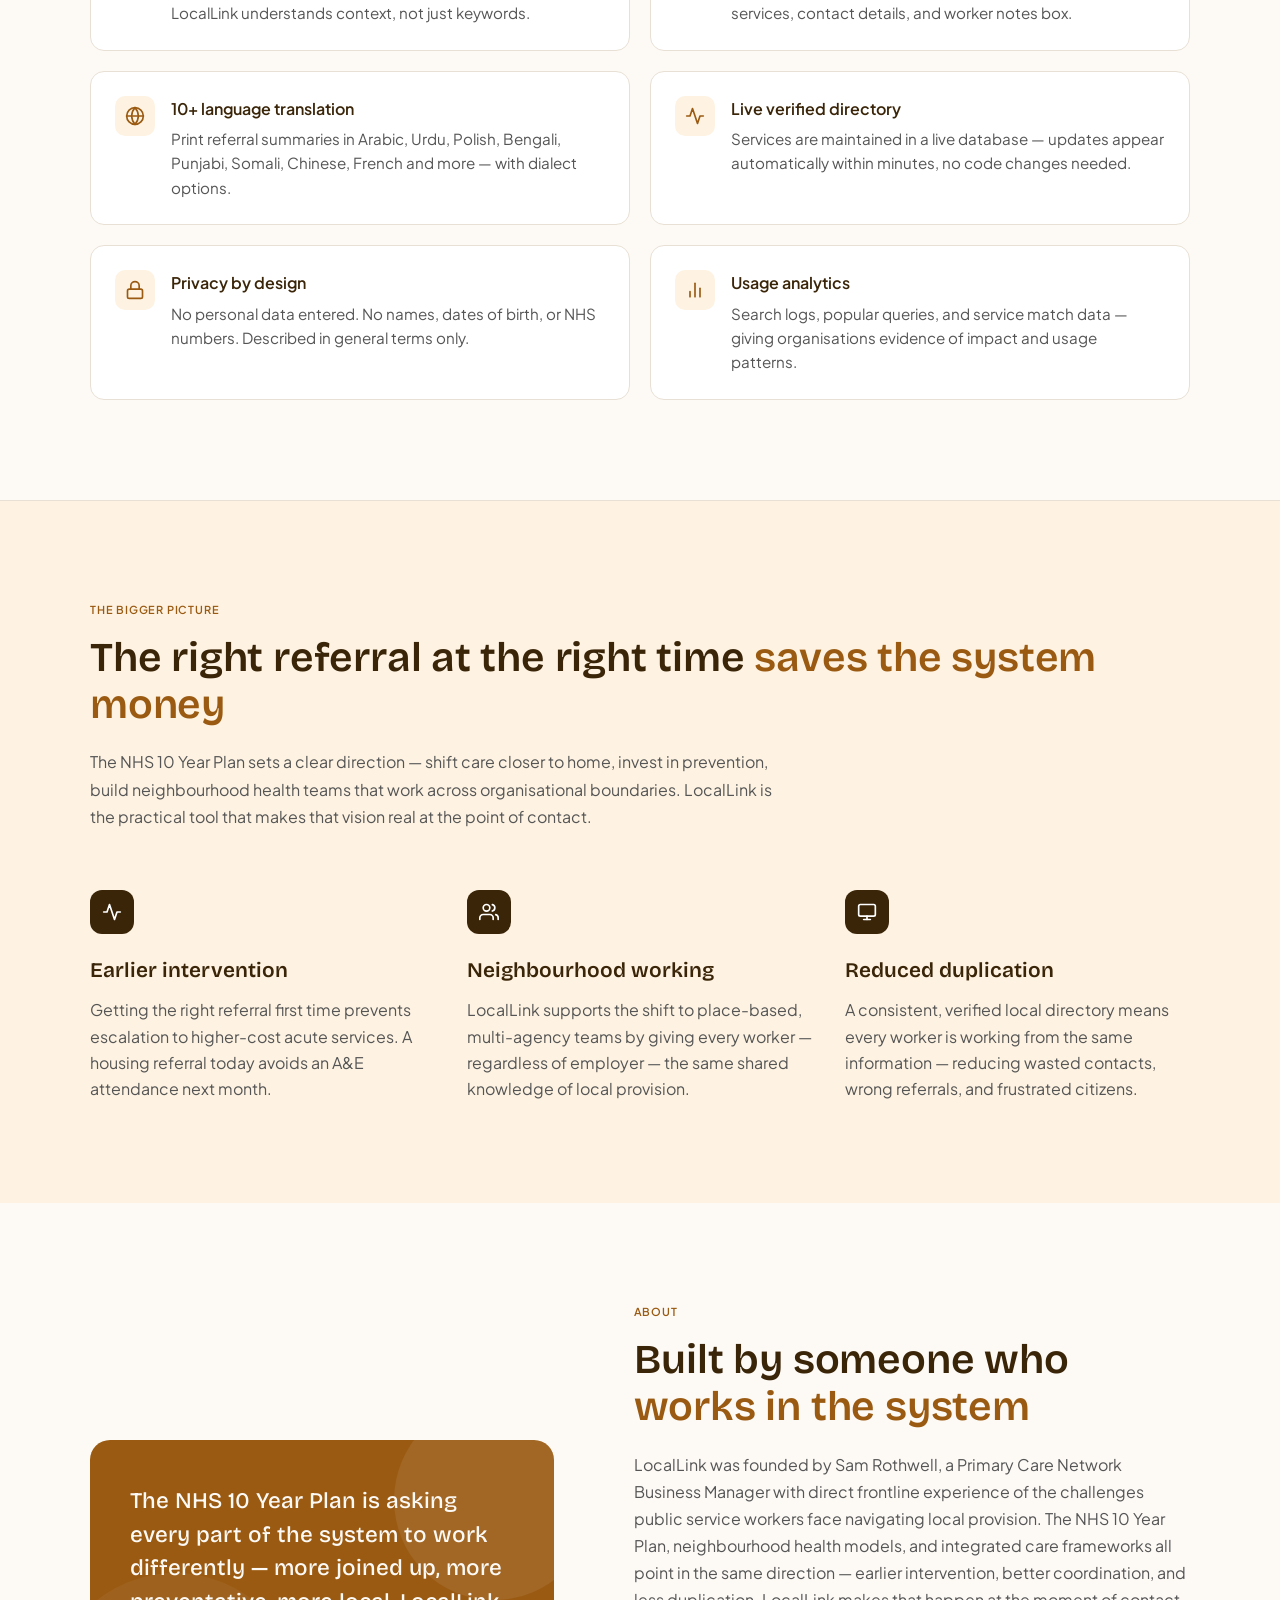
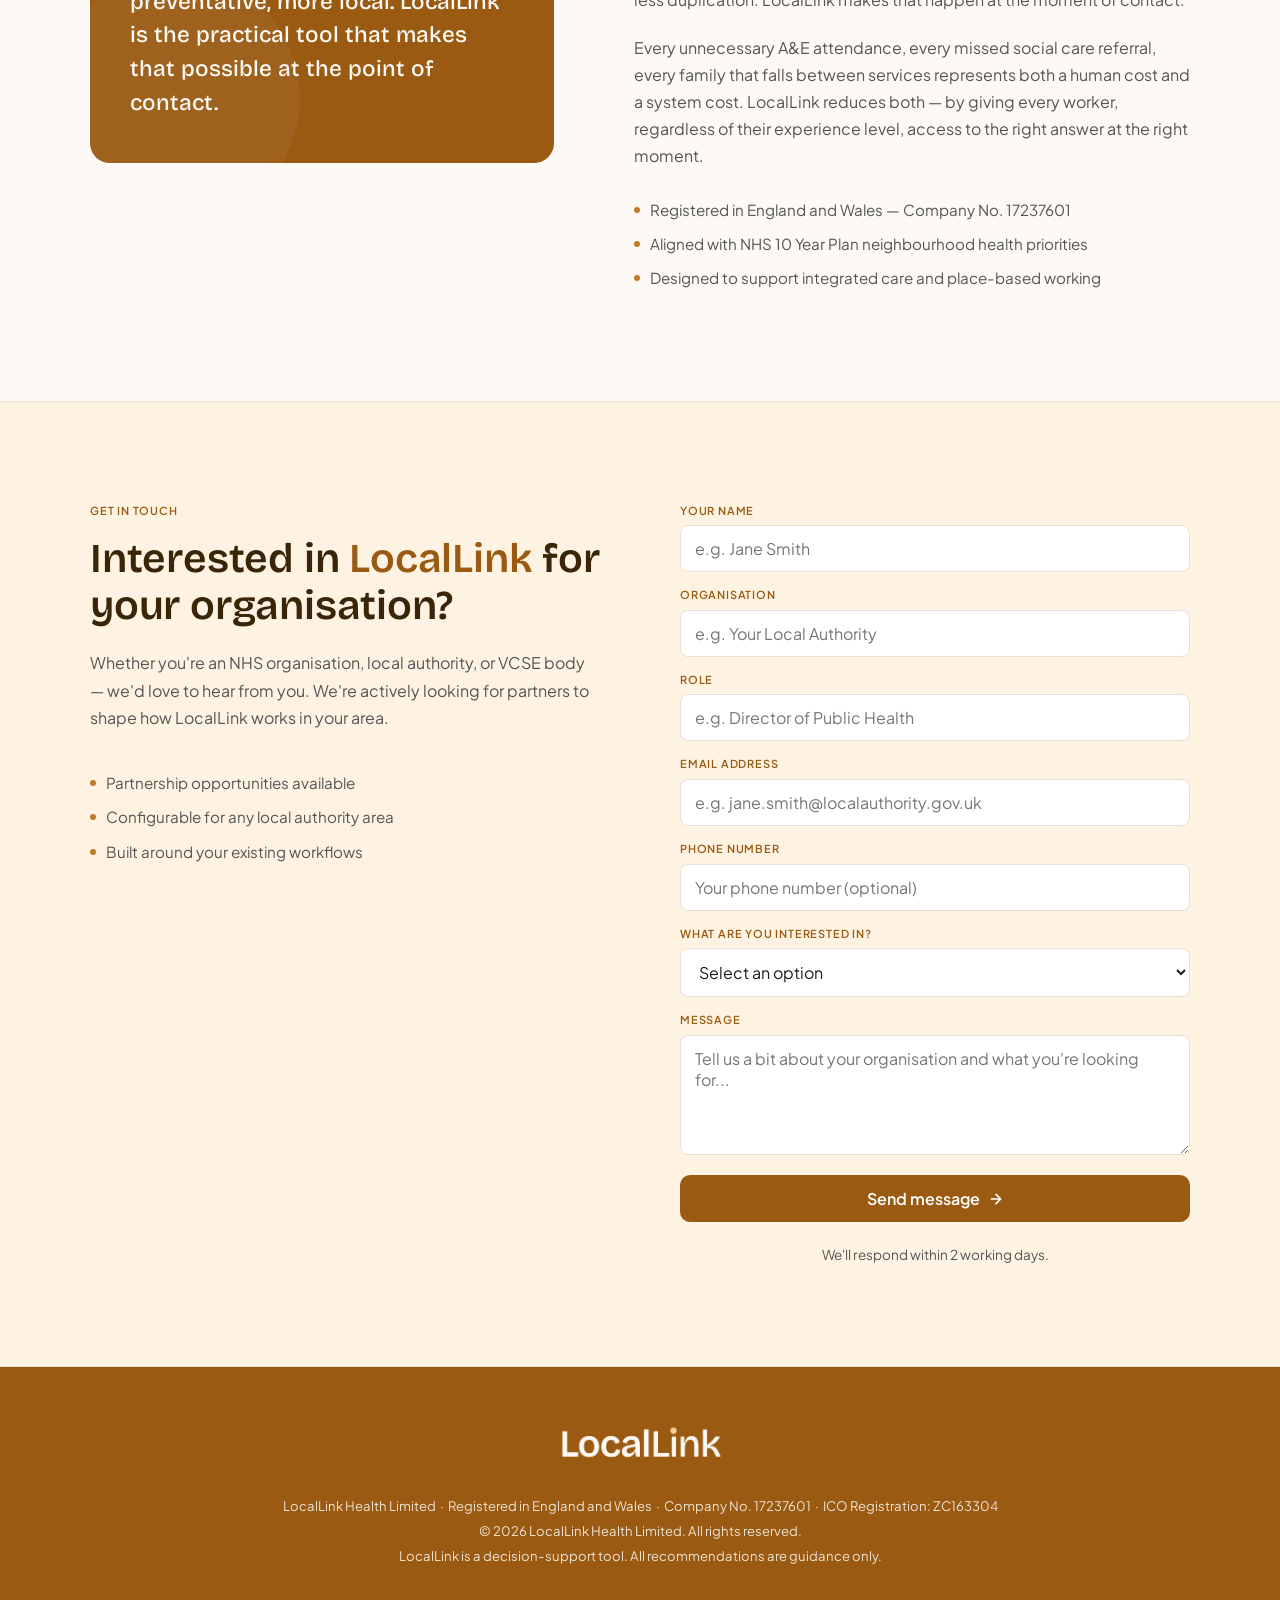
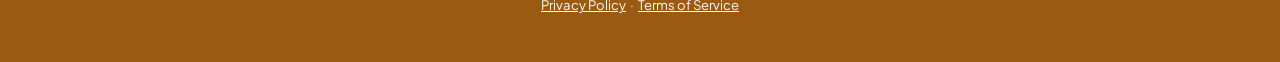
==== commit 8dd3e38f: "Add files via upload" ====
--- a/index.html
+++ b/index.html
@@ -4,8 +4,10 @@
   <meta charset="UTF-8">
   <meta name="viewport" content="width=device-width, initial-scale=1.0">
   <title>LocalLink Health — Connecting people to the right support</title>
-  <link rel="icon" type="image/png" href="/locallink-icon-amber.png">
   <meta name="description" content="LocalLink is an AI-powered service navigation tool helping NHS and local authority frontline workers connect people to the right local services, instantly.">
+  <meta name="theme-color" content="#9A5A12">
+  <link rel="icon" type="image/png" sizes="32x32" href="/brand/locallink-app-icon-32.png">
+  <link rel="apple-touch-icon" href="/brand/locallink-app-icon-180.png">
   <!-- Google Analytics 4 -->
   <script async src="https://www.googletagmanager.com/gtag/js?id=G-ML41MEYYY0"></script>
   <script>
@@ -14,103 +16,91 @@
     gtag('js', new Date());
     gtag('config', 'G-ML41MEYYY0');
   </script>
-  <link rel="preconnect" href="https://fonts.googleapis.com">
-  <link rel="preconnect" href="https://fonts.gstatic.com" crossorigin>
-  <link href="https://fonts.googleapis.com/css2?family=Fraunces:ital,opsz,wght@0,9..144,300;0,9..144,500;0,9..144,700;1,9..144,300&family=Plus+Jakarta+Sans:wght@400;500;600;700&display=swap" rel="stylesheet">
+  <!-- Brand fonts, self-hosted: Bricolage Grotesque (display) and Plus Jakarta Sans (text) -->
+  <link rel="preload" href="/fonts/BricolageGrotesque-600.woff2" as="font" type="font/woff2" crossorigin>
+  <link rel="preload" href="/fonts/PlusJakartaSans-400.woff2" as="font" type="font/woff2" crossorigin>
+  <link rel="stylesheet" href="/fonts/fonts.css">
   <style>
 
     :root {
-      --amber:       #C17B2A;
-      --amber-dark:  #9A6020;
-      --amber-light: #F5E6D0;
-      --amber-pale:  #FDFAF6;
-      --cream:       #FAF7F2;
+      /* LocalLink brand palette v2.0 */
+      --amber:       #C17B2A;  /* logo, large graphics, accents. Not small text */
+      --deep:        #9A5A12;  /* buttons, links, labels, reversed backgrounds */
+      --brown:       #3A2509;  /* headlines, "Link" in wordmark */
+      --cream:       #FDFAF6;  /* page background */
+      --amber-light: #FEF3E2;  /* callouts, assessment box */
+      --border:      #E8E0D4;  /* dividers, card borders */
+      --text:        #1C1C1C;  /* body text */
+      --grey:        #555555;  /* captions, metadata */
+      --tint:        #F2CF9B;  /* dot on reversed logo, accents on deep amber */
       --white:       #ffffff;
-      --text:        #1A1410;
-      --text-mid:    #4A3F35;
-      --text-muted:  #8A7A6A;
-      --border:      #E8DDD0;
-    }
-
+      --display:     'Bricolage Grotesque', 'Plus Jakarta Sans', system-ui, sans-serif;
+      --sans:        'Plus Jakarta Sans', system-ui, -apple-system, 'Segoe UI', sans-serif;
+    }
+
+    * { box-sizing: border-box; }
     html { scroll-behavior: smooth; }
 
     body {
-      font-family: 'Plus Jakarta Sans', sans-serif;
+      margin: 0;
+      font-family: var(--sans);
+      font-weight: 400;
+      font-size: 16px;
       background: var(--cream);
       color: var(--text);
       line-height: 1.6;
       overflow-x: hidden;
     }
 
+    a:focus-visible, button:focus-visible, input:focus-visible,
+    select:focus-visible, textarea:focus-visible {
+      outline: 3px solid var(--deep);
+      outline-offset: 2px;
+    }
+
     /* ── NAV ── */
     nav {
       position: fixed;
-      top: 0;
-      left: 0;
-      right: 0;
+      top: 0; left: 0; right: 0;
       z-index: 100;
-      padding: 18px 40px;
+      padding: 14px 40px;
       display: flex;
       align-items: center;
       justify-content: space-between;
-      background: rgba(250, 247, 242, 0.92);
+      background: rgba(253, 250, 246, 0.94);
       backdrop-filter: blur(12px);
       border-bottom: 1px solid var(--border);
       transition: box-shadow 0.3s;
     }
-
-    nav.scrolled { box-shadow: 0 2px 20px rgba(0,0,0,0.07); }
-
-    .nav-brand {
-      display: flex;
-      align-items: center;
-      gap: 10px;
-      text-decoration: none;
-    }
-
-    .nav-icon {
-      width: 32px;
-      height: 32px;
-      background: var(--amber);
-      border-radius: 8px;
-      display: flex;
-      align-items: center;
-      justify-content: center;
-    }
-
-    .nav-name {
-      font-family: 'Fraunces', Georgia, serif;
-      font-size: 1.25rem;
-      font-weight: 500;
-      color: var(--amber);
-    }
+    nav.scrolled { box-shadow: 0 2px 20px rgba(58,37,9,0.08); }
+
+    .nav-brand { display: flex; align-items: center; text-decoration: none; }
+    .nav-brand img { height: 38px; width: auto; display: block; }
 
     .nav-links {
       display: flex;
       align-items: center;
       gap: 32px;
       list-style: none;
-    }
-
+      margin: 0; padding: 0;
+    }
     .nav-links a {
-      font-size: 0.88rem;
-      font-weight: 600;
-      color: var(--text-mid);
+      font-size: 0.9rem;
+      font-weight: 600;
+      color: var(--text);
       text-decoration: none;
       transition: color 0.2s;
     }
-
-    .nav-links a:hover { color: var(--amber); }
-
-    .nav-cta {
-      background: var(--amber) !important;
-      color: #fff !important;
-      padding: 8px 20px;
+    .nav-links a:hover { color: var(--deep); }
+
+    .nav-links a.nav-cta {
+      background: var(--deep);
+      color: #fff;
+      padding: 9px 20px;
       border-radius: 8px;
-      transition: background 0.2s !important;
-    }
-
-    .nav-cta:hover { background: var(--amber-dark) !important; }
+      transition: background 0.2s;
+    }
+    .nav-links a.nav-cta:hover { background: var(--brown); color: #fff; }
 
     /* ── HERO ── */
     .hero {
@@ -121,25 +111,21 @@
       position: relative;
       overflow: hidden;
     }
-
     .hero-bg {
-      position: absolute;
-      inset: 0;
-      background: 
-        radial-gradient(ellipse 80% 60% at 70% 40%, rgba(193,123,42,0.08) 0%, transparent 60%),
-        radial-gradient(ellipse 40% 40% at 20% 80%, rgba(193,123,42,0.05) 0%, transparent 50%);
-    }
-
+      position: absolute; inset: 0;
+      background:
+        radial-gradient(ellipse 80% 60% at 70% 40%, rgba(193,123,42,0.10) 0%, transparent 60%),
+        radial-gradient(ellipse 40% 40% at 20% 80%, rgba(193,123,42,0.06) 0%, transparent 50%);
+    }
     .hero-grid {
-      position: absolute;
-      inset: 0;
-      background-image: 
-        linear-gradient(rgba(193,123,42,0.06) 1px, transparent 1px),
-        linear-gradient(90deg, rgba(193,123,42,0.06) 1px, transparent 1px);
+      position: absolute; inset: 0;
+      background-image:
+        linear-gradient(rgba(193,123,42,0.07) 1px, transparent 1px),
+        linear-gradient(90deg, rgba(193,123,42,0.07) 1px, transparent 1px);
       background-size: 60px 60px;
       mask-image: radial-gradient(ellipse 80% 80% at 50% 50%, black 0%, transparent 100%);
-    }
-
+      -webkit-mask-image: radial-gradient(ellipse 80% 80% at 50% 50%, black 0%, transparent 100%);
+    }
     .hero-inner {
       max-width: 1100px;
       margin: 0 auto;
@@ -152,71 +138,37 @@
       align-items: center;
     }
 
-    .hero-eyebrow {
-      display: inline-flex;
-      align-items: center;
-      gap: 8px;
-      background: var(--amber-light);
-      color: var(--amber-dark);
-      font-size: 0.75rem;
-      font-weight: 700;
-      text-transform: uppercase;
-      letter-spacing: 0.1em;
-      padding: 6px 14px;
-      border-radius: 20px;
-      margin-bottom: 24px;
-      border: 1px solid rgba(193,123,42,0.2);
-    }
-
-    .hero-eyebrow-dot {
-      width: 6px;
-      height: 6px;
-      background: var(--amber);
-      border-radius: 50%;
-      animation: pulse 2s ease-in-out infinite;
-    }
-
-    @keyframes pulse {
-      0%, 100% { opacity: 1; transform: scale(1); }
-      50% { opacity: 0.5; transform: scale(0.8); }
-    }
-
     .hero h1 {
-      font-family: 'Fraunces', Georgia, serif;
-      font-size: clamp(2.4rem, 4vw, 3.4rem);
-      font-weight: 500;
-      line-height: 1.15;
-      color: var(--text);
-      margin-bottom: 24px;
-    }
-
-    .hero h1 em {
-      font-style: italic;
-      color: var(--amber);
+      font-family: var(--display);
+      font-size: clamp(2.5rem, 4.6vw, 3.75rem);
+      font-weight: 600;
+      line-height: 1.1;
+      letter-spacing: -0.01em;
+      color: var(--brown);
+      margin: 0 0 24px;
+    }
+    .hero h1 em, .section-title em, .demo-title em {
+      font-style: normal;
+      color: var(--deep);
     }
 
     .hero-sub {
-      font-size: 1.05rem;
-      color: var(--text-mid);
+      font-size: 1.06rem;
+      color: var(--grey);
       line-height: 1.7;
-      margin-bottom: 40px;
-      max-width: 480px;
-    }
-
-    .hero-actions {
-      display: flex;
-      gap: 14px;
-      flex-wrap: wrap;
-    }
+      margin: 0 0 40px;
+      max-width: 500px;
+    }
+    .hero-actions { display: flex; gap: 14px; flex-wrap: wrap; }
 
     .btn-primary {
       display: inline-flex;
       align-items: center;
       gap: 8px;
-      background: var(--amber);
+      background: var(--deep);
       color: #fff;
       font-family: inherit;
-      font-size: 0.94rem;
+      font-size: 1rem;
       font-weight: 600;
       padding: 13px 28px;
       border-radius: 10px;
@@ -225,67 +177,62 @@
       cursor: pointer;
       transition: background 0.2s, transform 0.1s;
     }
-
-    .btn-primary:hover { background: var(--amber-dark); }
+    .btn-primary:hover { background: var(--brown); }
     .btn-primary:active { transform: scale(0.98); }
+    .btn-primary:disabled { opacity: 0.7; cursor: default; }
+    .btn-primary.sent { background: var(--brown); }
 
     .btn-secondary {
       display: inline-flex;
       align-items: center;
       gap: 8px;
       background: transparent;
-      color: var(--text-mid);
+      color: var(--brown);
       font-family: inherit;
-      font-size: 0.94rem;
-      font-weight: 600;
-      padding: 13px 28px;
+      font-size: 1rem;
+      font-weight: 600;
+      padding: 11px 28px;
       border-radius: 10px;
       text-decoration: none;
       border: 2px solid var(--border);
       transition: border-color 0.2s, color 0.2s;
     }
-
-    .btn-secondary:hover { border-color: var(--amber); color: var(--amber); }
+    .btn-secondary:hover { border-color: var(--deep); color: var(--deep); }
 
     /* Hero visual */
-    .hero-visual {
-      position: relative;
-    }
-
+    .hero-visual { position: relative; }
     .hero-card {
       background: var(--white);
       border-radius: 16px;
       border: 1px solid var(--border);
-      box-shadow: 0 8px 40px rgba(0,0,0,0.08), 0 1px 3px rgba(0,0,0,0.04);
+      box-shadow: 0 8px 40px rgba(58,37,9,0.09), 0 1px 3px rgba(58,37,9,0.05);
       padding: 28px;
       animation: float 6s ease-in-out infinite;
     }
-
     @keyframes float {
       0%, 100% { transform: translateY(0); }
       50% { transform: translateY(-8px); }
     }
 
-    .hero-card-label {
-      font-size: 0.65rem;
-      font-weight: 700;
+    .label {
+      font-size: 0.6875rem;      /* 11px */
+      font-weight: 600;
       text-transform: uppercase;
-      letter-spacing: 0.1em;
-      color: var(--amber);
-      margin-bottom: 10px;
-    }
+      letter-spacing: 0.8px;
+      color: var(--deep);
+    }
+    .hero-card .label { margin-bottom: 10px; }
 
     .hero-card-assessment {
-      background: #FEF3E2;
+      background: var(--amber-light);
       border-left: 3px solid var(--amber);
       border-radius: 8px;
       padding: 12px 14px;
-      font-size: 0.82rem;
-      color: #5C3D11;
+      font-size: 0.875rem;
+      color: var(--text);
       line-height: 1.6;
       margin-bottom: 16px;
     }
-
     .hero-service-item {
       display: flex;
       align-items: flex-start;
@@ -294,91 +241,67 @@
       border-radius: 8px;
       border: 1px solid var(--border);
       margin-bottom: 8px;
-      background: var(--amber-pale);
-    }
-
+      background: var(--cream);
+    }
     .hero-service-dot {
-      width: 8px;
-      height: 8px;
+      width: 8px; height: 8px;
       background: var(--amber);
       border-radius: 50%;
       flex-shrink: 0;
-      margin-top: 5px;
-    }
-
-    .hero-service-name {
-      font-size: 0.82rem;
-      font-weight: 700;
-      color: var(--text);
-    }
-
-    .hero-service-cat {
-      font-size: 0.72rem;
-      color: var(--text-muted);
-    }
+      margin-top: 7px;
+    }
+    .hero-service-dot.muted { background: var(--tint); }
+    .hero-service-name { font-size: 0.875rem; font-weight: 600; color: var(--brown); }
+    .hero-service-cat { font-size: 0.78rem; color: var(--grey); }
 
     .hero-badge {
       position: absolute;
-      bottom: -16px;
-      left: -16px;
-      background: var(--amber);
+      bottom: -16px; left: -16px;
+      background: var(--deep);
       color: #fff;
       border-radius: 12px;
       padding: 12px 18px;
-      font-size: 0.78rem;
-      font-weight: 700;
-      box-shadow: 0 4px 20px rgba(193,123,42,0.3);
+      font-size: 0.8rem;
+      font-weight: 600;
+      box-shadow: 0 4px 20px rgba(154,90,18,0.3);
       white-space: nowrap;
     }
 
     /* ── SECTION COMMON ── */
-    section {
-      padding: 100px 40px;
-    }
-
-    .section-inner {
-      max-width: 1100px;
-      margin: 0 auto;
-    }
+    section { padding: 100px 40px; }
+    .section-inner { max-width: 1100px; margin: 0 auto; }
 
     .section-eyebrow {
-      font-size: 0.72rem;
-      font-weight: 700;
+      font-size: 0.6875rem;
+      font-weight: 600;
       text-transform: uppercase;
-      letter-spacing: 0.12em;
-      color: var(--amber);
+      letter-spacing: 0.8px;
+      color: var(--deep);
       margin-bottom: 16px;
     }
-
     .section-title {
-      font-family: 'Fraunces', Georgia, serif;
-      font-size: clamp(1.8rem, 3vw, 2.6rem);
-      font-weight: 500;
-      color: var(--text);
-      line-height: 1.2;
-      margin-bottom: 20px;
-    }
-
-    .section-title em {
-      font-style: italic;
-      color: var(--amber);
-    }
-
+      font-family: var(--display);
+      font-size: clamp(1.9rem, 3.2vw, 2.6rem);
+      font-weight: 600;
+      color: var(--brown);
+      line-height: 1.15;
+      letter-spacing: -0.005em;
+      margin: 0 0 20px;
+    }
     .section-body {
       font-size: 1rem;
-      color: var(--text-mid);
-      line-height: 1.75;
-      max-width: 580px;
-    }
-
-    /* ── PROBLEM ── */
-    .problem {
-      background: var(--text);
-    }
-
-    .problem .section-eyebrow { color: var(--amber-light); }
-    .problem .section-title { color: var(--white); }
-    .problem .section-body { color: rgba(255,255,255,0.65); }
+      color: var(--grey);
+      line-height: 1.7;
+      max-width: 600px;
+      margin: 0;
+    }
+
+    /* ── PROBLEM (reversed on Deep Amber) ── */
+    .problem { background: var(--deep); }
+    .problem .section-eyebrow { color: var(--tint); }
+    .problem .section-title { color: var(--cream); }
+    .problem .section-title em { color: var(--tint); }
+    .problem .section-body { color: rgba(253,250,246,0.88); }
 
     .problem-inner {
       display: grid;
@@ -386,34 +309,22 @@
       gap: 80px;
       align-items: center;
     }
-
-    .problem-stats {
-      display: grid;
-      grid-template-columns: 1fr 1fr;
-      gap: 20px;
-    }
-
+    .problem-stats { display: grid; grid-template-columns: 1fr 1fr; gap: 20px; }
     .stat-card {
-      background: rgba(255,255,255,0.05);
-      border: 1px solid rgba(255,255,255,0.1);
+      background: rgba(253,250,246,0.08);
+      border: 1px solid rgba(253,250,246,0.22);
       border-radius: 14px;
       padding: 24px;
     }
-
     .stat-number {
-      font-family: 'Fraunces', Georgia, serif;
-      font-size: 2.4rem;
-      font-weight: 700;
-      color: var(--amber);
+      font-family: var(--display);
+      font-size: 2.5rem;
+      font-weight: 600;
+      color: var(--tint);
       line-height: 1;
-      margin-bottom: 8px;
-    }
-
-    .stat-label {
-      font-size: 0.82rem;
-      color: rgba(255,255,255,0.55);
-      line-height: 1.5;
-    }
+      margin-bottom: 10px;
+    }
+    .stat-label { font-size: 0.875rem; color: rgba(253,250,246,0.88); line-height: 1.5; }
 
     /* ── HOW IT WORKS ── */
     .steps {
@@ -422,57 +333,42 @@
       gap: 32px;
       margin-top: 60px;
     }
-
-    .step {
-      position: relative;
-    }
-
+    .step { position: relative; }
     .step-num {
-      width: 44px;
-      height: 44px;
-      background: var(--amber);
+      width: 44px; height: 44px;
+      background: var(--deep);
       color: #fff;
       border-radius: 12px;
       display: flex;
       align-items: center;
       justify-content: center;
-      font-family: 'Fraunces', Georgia, serif;
+      font-family: var(--display);
       font-size: 1.3rem;
-      font-weight: 500;
+      font-weight: 600;
       margin-bottom: 20px;
     }
-
     .step h3 {
-      font-family: 'Fraunces', Georgia, serif;
-      font-size: 1.2rem;
-      font-weight: 500;
-      color: var(--text);
-      margin-bottom: 10px;
-    }
-
-    .step p {
-      font-size: 0.9rem;
-      color: var(--text-mid);
-      line-height: 1.7;
-    }
-
+      font-family: var(--display);
+      font-size: 1.3rem;
+      font-weight: 600;
+      color: var(--brown);
+      margin: 0 0 10px;
+    }
+    .step p { font-size: 1rem; color: var(--grey); line-height: 1.65; margin: 0; }
     .step-connector {
       position: absolute;
-      top: 22px;
-      right: -20px;
-      width: 40px;
-      height: 2px;
+      top: 22px; right: -20px;
+      width: 40px; height: 2px;
       background: linear-gradient(90deg, var(--amber), transparent);
     }
 
-    /* ── FOR WHO ── */
+    /* ── WHO IT'S FOR ── */
     .who-grid {
       display: grid;
       grid-template-columns: repeat(3, 1fr);
       gap: 24px;
       margin-top: 60px;
     }
-
     .who-card {
       background: var(--white);
       border: 1px solid var(--border);
@@ -480,44 +376,31 @@
       padding: 32px 28px;
       transition: border-color 0.2s, box-shadow 0.2s, transform 0.2s;
     }
-
     .who-card:hover {
       border-color: var(--amber);
-      box-shadow: 0 8px 32px rgba(193,123,42,0.1);
+      box-shadow: 0 8px 32px rgba(193,123,42,0.12);
       transform: translateY(-3px);
     }
-
-    .who-icon {
-      width: 48px;
-      height: 48px;
+    .who-icon, .feature-icon {
       background: var(--amber-light);
-      border-radius: 12px;
       display: flex;
       align-items: center;
       justify-content: center;
-      margin-bottom: 20px;
-    }
-
+      flex-shrink: 0;
+    }
+    .who-icon { width: 48px; height: 48px; border-radius: 12px; margin-bottom: 20px; }
     .who-card h3 {
-      font-family: 'Fraunces', Georgia, serif;
-      font-size: 1.15rem;
-      font-weight: 500;
-      color: var(--text);
-      margin-bottom: 10px;
-    }
-
-    .who-card p {
-      font-size: 0.88rem;
-      color: var(--text-mid);
-      line-height: 1.7;
-    }
+      font-family: var(--display);
+      font-size: 1.25rem;
+      font-weight: 600;
+      color: var(--brown);
+      margin: 0 0 10px;
+    }
+    .who-card p { font-size: 0.95rem; color: var(--grey); line-height: 1.65; margin: 0; }
 
     /* ── FEATURES ── */
-    .features-bg {
-      background: var(--amber-pale);
-      border-top: 1px solid var(--border);
-      border-bottom: 1px solid var(--border);
-    }
+    .band-border { border-top: 1px solid var(--border); border-bottom: 1px solid var(--border); }
+    .band-light { background: var(--amber-light); }
 
     .features-grid {
       display: grid;
@@ -525,7 +408,6 @@
       gap: 20px;
       margin-top: 60px;
     }
-
     .feature-item {
       display: flex;
       gap: 16px;
@@ -534,30 +416,9 @@
       border-radius: 14px;
       border: 1px solid var(--border);
     }
-
-    .feature-icon {
-      flex-shrink: 0;
-      width: 40px;
-      height: 40px;
-      background: var(--amber-light);
-      border-radius: 10px;
-      display: flex;
-      align-items: center;
-      justify-content: center;
-    }
-
-    .feature-item h4 {
-      font-weight: 700;
-      font-size: 0.92rem;
-      color: var(--text);
-      margin-bottom: 6px;
-    }
-
-    .feature-item p {
-      font-size: 0.85rem;
-      color: var(--text-mid);
-      line-height: 1.6;
-    }
+    .feature-icon { width: 40px; height: 40px; border-radius: 10px; }
+    .feature-item h4 { font-weight: 600; font-size: 1rem; color: var(--brown); margin: 0 0 6px; }
+    .feature-item p { font-size: 0.95rem; color: var(--grey); line-height: 1.6; margin: 0; }
 
     /* ── ABOUT ── */
     .about-inner {
@@ -566,156 +427,102 @@
       gap: 80px;
       align-items: center;
     }
-
     .about-visual {
-      background: var(--amber);
+      background: var(--deep);
       border-radius: 20px;
-      padding: 40px;
-      color: #fff;
+      padding: 44px 40px;
+      color: var(--cream);
       position: relative;
       overflow: hidden;
     }
-
     .about-visual::before {
       content: '';
       position: absolute;
-      top: -40px;
-      right: -40px;
-      width: 200px;
-      height: 200px;
-      background: rgba(255,255,255,0.08);
+      top: -40px; right: -40px;
+      width: 200px; height: 200px;
+      background: rgba(253,250,246,0.08);
       border-radius: 50%;
     }
-
     .about-visual::after {
       content: '';
       position: absolute;
-      bottom: -60px;
-      left: -40px;
-      width: 250px;
-      height: 250px;
-      background: rgba(255,255,255,0.05);
+      bottom: -60px; left: -40px;
+      width: 250px; height: 250px;
+      background: rgba(253,250,246,0.05);
       border-radius: 50%;
     }
-
     .about-quote {
-      font-family: 'Fraunces', Georgia, serif;
-      font-size: 1.3rem;
-      font-weight: 300;
-      font-style: italic;
-      line-height: 1.6;
-      margin-bottom: 24px;
+      font-family: var(--display);
+      font-size: 1.4rem;
+      font-weight: 500;
+      line-height: 1.5;
+      margin: 0;
       position: relative;
       z-index: 1;
     }
-
-    .about-attribution {
-      font-size: 0.82rem;
-      font-weight: 600;
-      opacity: 0.8;
-      position: relative;
-      z-index: 1;
-    }
-
     .about-text .section-body { max-width: 100%; margin-bottom: 20px; }
-
     .about-detail {
       display: flex;
       align-items: center;
       gap: 10px;
-      font-size: 0.88rem;
-      color: var(--text-mid);
+      font-size: 0.95rem;
+      color: var(--grey);
       margin-bottom: 10px;
     }
-
     .about-detail-dot {
-      width: 6px;
-      height: 6px;
+      width: 6px; height: 6px;
       background: var(--amber);
       border-radius: 50%;
       flex-shrink: 0;
     }
 
     /* ── CONTACT ── */
-    .contact-bg {
-      background: var(--text);
-    }
-
     .contact-inner {
       display: grid;
       grid-template-columns: 1fr 1fr;
       gap: 80px;
       align-items: start;
     }
-
-    .contact-bg .section-eyebrow { color: var(--amber-light); }
-    .contact-bg .section-title { color: var(--white); }
-    .contact-bg .section-body { color: rgba(255,255,255,0.65); }
-
-    .contact-form {
-      display: flex;
-      flex-direction: column;
-      gap: 14px;
-    }
-
+    .contact-form { display: flex; flex-direction: column; gap: 14px; }
     .form-group label {
       display: block;
-      font-size: 0.75rem;
-      font-weight: 700;
+      font-size: 0.6875rem;
+      font-weight: 600;
       text-transform: uppercase;
-      letter-spacing: 0.08em;
-      color: rgba(255,255,255,0.5);
+      letter-spacing: 0.8px;
+      color: var(--deep);
       margin-bottom: 6px;
     }
-
     .form-group input,
     .form-group textarea,
     .form-group select {
       width: 100%;
-      background: rgba(255,255,255,0.06);
-      border: 1px solid rgba(255,255,255,0.12);
+      background: var(--white);
+      border: 1px solid var(--border);
       border-radius: 8px;
       padding: 12px 14px;
       font-family: inherit;
-      font-size: 0.92rem;
-      color: #fff;
+      font-size: 1rem;
+      color: var(--text);
       transition: border-color 0.2s;
     }
-
     .form-group input::placeholder,
-    .form-group textarea::placeholder { color: rgba(255,255,255,0.3); }
-
+    .form-group textarea::placeholder { color: #767676; }
     .form-group input:focus,
     .form-group textarea:focus,
-    .form-group select:focus {
-      outline: none;
-      border-color: var(--amber);
-    }
-
+    .form-group select:focus { border-color: var(--deep); }
     .form-group textarea { min-height: 120px; resize: vertical; }
-
-    .form-group select option { background: #1A1410; }
-
-    /* ── FOOTER ── */
+    .form-note { font-size: 0.85rem; color: var(--grey); text-align: center; margin: 8px 0 0; }
+
+    /* ── FOOTER (reversed on Deep Amber) ── */
     footer {
-      background: #0F0D0A;
-      padding: 40px;
+      background: var(--deep);
+      padding: 56px 40px 44px;
       text-align: center;
     }
-
-    .footer-brand {
-      font-family: 'Fraunces', Georgia, serif;
-      font-size: 1.1rem;
-      font-weight: 500;
-      color: var(--amber);
-      margin-bottom: 12px;
-    }
-
-    .footer-legal {
-      font-size: 0.75rem;
-      color: rgba(255,255,255,0.3);
-      line-height: 1.8;
-    }
+    .footer-logo { height: 44px; width: auto; display: inline-block; margin-bottom: 20px; }
+    .footer-legal { font-size: 0.82rem; color: rgba(253,250,246,0.85); line-height: 1.9; }
+    .footer-legal a { color: var(--cream); text-decoration: underline; }
 
     /* ── ANIMATIONS ── */
     .fade-up {
@@ -723,31 +530,362 @@
       transform: translateY(24px);
       transition: opacity 0.6s ease, transform 0.6s ease;
     }
-
-    .fade-up.visible {
-      opacity: 1;
-      transform: translateY(0);
-    }
-
+    .fade-up.visible { opacity: 1; transform: translateY(0); }
     .fade-up-delay-1 { transition-delay: 0.1s; }
     .fade-up-delay-2 { transition-delay: 0.2s; }
     .fade-up-delay-3 { transition-delay: 0.3s; }
 
+    /* ── DEMO ── */
+    .demo { background: var(--amber-light); border-top: 1px solid var(--border); border-bottom: 1px solid var(--border); }
+    .demo-wrapper { width: 100%; max-width: 1100px; margin: 0 auto; }
+    .demo-header { text-align: center; margin-bottom: 40px; }
+
+    .demo-eyebrow {
+      display: inline-flex;
+      align-items: center;
+      gap: 8px;
+      background: var(--white);
+      color: var(--deep);
+      font-size: 0.6875rem;
+      font-weight: 600;
+      text-transform: uppercase;
+      letter-spacing: 0.8px;
+      padding: 6px 14px;
+      border-radius: 20px;
+      margin-bottom: 20px;
+      border: 1px solid var(--border);
+    }
+    .demo-title {
+      font-family: var(--display);
+      font-size: clamp(1.9rem, 3.5vw, 2.8rem);
+      font-weight: 600;
+      color: var(--brown);
+      line-height: 1.15;
+      margin: 0 0 16px;
+    }
+    .demo-subtitle { font-size: 1rem; color: var(--grey); max-width: 520px; margin: 0 auto; line-height: 1.65; }
+
+    .scenario-selector {
+      display: flex;
+      gap: 10px;
+      margin-bottom: 32px;
+      flex-wrap: wrap;
+      justify-content: center;
+    }
+    .scenario-btn {
+      background: var(--white);
+      border: 1px solid var(--border);
+      color: var(--brown);
+      border-radius: 8px;
+      padding: 9px 16px;
+      font-family: inherit;
+      font-size: 0.875rem;
+      font-weight: 600;
+      cursor: pointer;
+      transition: all 0.2s;
+    }
+    .scenario-btn:hover { border-color: var(--deep); color: var(--deep); }
+    .scenario-btn.active { background: var(--deep); border-color: var(--deep); color: #fff; }
+
+    /* Browser frame */
+    .browser {
+      background: var(--white);
+      border-radius: 16px;
+      overflow: hidden;
+      border: 1px solid var(--border);
+      box-shadow: 0 24px 60px rgba(58,37,9,0.14), 0 4px 16px rgba(58,37,9,0.06);
+    }
+    .browser-bar {
+      background: var(--cream);
+      padding: 12px 20px;
+      display: flex;
+      align-items: center;
+      gap: 14px;
+      border-bottom: 1px solid var(--border);
+    }
+    .browser-dots { display: flex; gap: 7px; }
+    .browser-dot { width: 11px; height: 11px; border-radius: 50%; background: rgba(58,37,9,0.18); }
+    .browser-url {
+      flex: 1;
+      background: var(--white);
+      border: 1px solid var(--border);
+      border-radius: 7px;
+      padding: 5px 14px;
+      font-size: 0.78rem;
+      color: var(--grey);
+      display: flex;
+      align-items: center;
+      gap: 6px;
+    }
+    .progress-bar { height: 3px; background: var(--border); position: relative; overflow: hidden; }
+    .progress-fill { height: 100%; background: var(--amber); width: 0%; transition: width 0.3s linear; }
+
+    .app-viewport { background: var(--cream); min-height: 620px; overflow: hidden; position: relative; }
+
+    /* App header: wordmark with locality beneath, per brand guidelines */
+    .app-header {
+      background: var(--cream);
+      border-bottom: 1px solid var(--border);
+      padding: 14px 28px;
+      display: flex;
+      align-items: center;
+      justify-content: space-between;
+      gap: 12px;
+    }
+    .app-logo img { height: 30px; width: auto; display: block; }
+    .app-locality {
+      font-size: 0.6875rem;
+      font-weight: 600;
+      color: var(--grey);
+      font-weight: 500;
+      margin: 2px 0 0 4px;
+    }
+    .app-header-links { font-size: 0.8rem; font-weight: 600; color: var(--grey); }
+
+    .app-content { padding: 28px 32px 90px; max-width: 700px; margin: 0 auto; }
+
+    .steps-indicator {
+      display: flex;
+      align-items: center;
+      gap: 8px;
+      margin-bottom: 28px;
+      justify-content: center;
+    }
+    .step-dot { width: 8px; height: 8px; border-radius: 50%; background: var(--border); transition: all 0.4s ease; }
+    .step-dot.active { background: var(--deep); width: 24px; border-radius: 4px; }
+    .step-dot.done { background: var(--amber); }
+
+    .form-card {
+      background: var(--white);
+      border-radius: 14px;
+      border: 1px solid var(--border);
+      padding: 24px 26px;
+      box-shadow: 0 1px 3px rgba(58,37,9,0.05), 0 4px 16px rgba(58,37,9,0.05);
+      margin-bottom: 20px;
+    }
+    .form-label { display: block; margin-bottom: 10px; }
+    .form-textarea {
+      width: 100%;
+      min-height: 110px;
+      border: 1.5px solid var(--border);
+      border-radius: 9px;
+      padding: 12px 14px;
+      font-size: 0.95rem;
+      color: var(--text);
+      background: var(--cream);
+      line-height: 1.6;
+      font-family: inherit;
+      resize: none;
+    }
+    .form-textarea.typing {
+      border-color: var(--deep);
+      box-shadow: 0 0 0 3px rgba(154,90,18,0.14);
+      background: var(--white);
+    }
+    .search-btn {
+      width: 100%;
+      margin-top: 16px;
+      background: var(--deep);
+      color: #fff;
+      border: none;
+      border-radius: 9px;
+      padding: 13px;
+      font-family: inherit;
+      font-size: 1rem;
+      font-weight: 600;
+      cursor: pointer;
+      display: flex;
+      align-items: center;
+      justify-content: center;
+      gap: 8px;
+      transition: background 0.2s;
+    }
+    .search-btn.searching { background: var(--brown); }
+    .spinner {
+      width: 16px; height: 16px;
+      border: 2px solid rgba(255,255,255,0.35);
+      border-top-color: #fff;
+      border-radius: 50%;
+      animation: spin 0.7s linear infinite;
+      display: none;
+    }
+    @keyframes spin { to { transform: rotate(360deg); } }
+
+    #results { opacity: 0; transition: opacity 0.5s ease; }
+    #results.visible { opacity: 1; }
+    .results-label { margin-bottom: 12px; }
+
+    .assessment-box {
+      background: var(--amber-light);
+      border-left: 3px solid var(--amber);
+      border-radius: 10px;
+      padding: 16px 18px;
+      margin-bottom: 16px;
+      transform: translateY(10px);
+      opacity: 0;
+      transition: all 0.5s ease;
+    }
+    .assessment-box.visible { transform: translateY(0); opacity: 1; }
+    .assessment-box .label { margin-bottom: 5px; }
+    .assessment-text { font-size: 0.95rem; color: var(--text); line-height: 1.65; margin: 0; }
+
+    .service-card {
+      background: var(--white);
+      border-radius: 12px;
+      border: 1px solid var(--border);
+      border-left: 4px solid var(--border);
+      margin-bottom: 12px;
+      overflow: hidden;
+      transform: translateY(16px);
+      opacity: 0;
+      transition: all 0.5s ease;
+    }
+    .service-card.best { border-left-color: var(--amber); border-left-width: 5px; }
+    .service-card.visible { transform: translateY(0); opacity: 1; }
+
+    .card-header {
+      display: flex;
+      align-items: center;
+      justify-content: space-between;
+      gap: 10px;
+      flex-wrap: wrap;
+      padding: 14px 18px;
+      border-bottom: 1px solid var(--border);
+    }
+    .card-name { font-size: 1.05rem; font-weight: 600; color: var(--brown); }
+    .badge { font-size: 0.6875rem; font-weight: 600; padding: 3px 10px; border-radius: 20px; }
+    .badge-best { background: var(--deep); color: #fff; }
+    .badge-next { background: var(--border); color: var(--brown); }
+    .badge-cat { background: var(--amber-light); color: var(--deep); margin-right: 6px; }
+
+    .card-why {
+      padding: 12px 18px;
+      font-size: 0.9rem;
+      color: var(--text);
+      line-height: 1.65;
+      border-bottom: 1px solid var(--border);
+    }
+    .card-meta { display: grid; grid-template-columns: 1fr 1fr; border-bottom: 1px solid var(--border); }
+    .meta-item { padding: 10px 18px; font-size: 0.85rem; }
+    .meta-item:first-child { border-right: 1px solid var(--border); }
+    .meta-label { margin-bottom: 2px; }
+    .meta-value { color: var(--text); font-weight: 500; }
+
+    .card-pills { padding: 10px 18px; display: flex; gap: 6px; flex-wrap: wrap; align-items: center; }
+    .pill { font-size: 0.6875rem; font-weight: 600; padding: 3px 9px; border-radius: 20px; background: var(--amber-light); color: var(--deep); border: 1px solid var(--border); }
+
+    .print-panel {
+      background: var(--white);
+      border-radius: 12px;
+      border: 1px solid var(--border);
+      padding: 16px 18px;
+      margin-bottom: 16px;
+      display: flex;
+      align-items: center;
+      gap: 14px;
+      transform: translateY(10px);
+      opacity: 0;
+      transition: all 0.5s ease;
+    }
+    .print-panel.visible { transform: translateY(0); opacity: 1; }
+    .print-select {
+      flex: 1;
+      padding: 8px 10px;
+      border: 1.5px solid var(--border);
+      border-radius: 6px;
+      font-family: inherit;
+      font-size: 0.9rem;
+      color: var(--text);
+      background: var(--cream);
+    }
+    .print-btn-demo {
+      background: none;
+      border: 2px solid var(--deep);
+      color: var(--deep);
+      border-radius: 8px;
+      padding: 7px 16px;
+      font-family: inherit;
+      font-size: 0.85rem;
+      font-weight: 600;
+      white-space: nowrap;
+      cursor: pointer;
+      display: flex;
+      align-items: center;
+      gap: 6px;
+    }
+
+    .caption-bar {
+      position: absolute;
+      bottom: 0; left: 0; right: 0;
+      background: linear-gradient(transparent, rgba(58,37,9,0.88));
+      padding: 44px 32px 18px;
+      pointer-events: none;
+    }
+    .caption-text {
+      font-size: 0.9rem;
+      color: var(--cream);
+      font-weight: 500;
+      text-align: center;
+      opacity: 0;
+      transform: translateY(6px);
+      transition: all 0.4s ease;
+      line-height: 1.5;
+    }
+    .caption-text.visible { opacity: 1; transform: translateY(0); }
+
+    .demo-controls {
+      display: flex;
+      align-items: center;
+      justify-content: center;
+      gap: 16px;
+      margin-top: 32px;
+      flex-wrap: wrap;
+    }
+    .ctrl-btn {
+      display: flex;
+      align-items: center;
+      gap: 8px;
+      background: var(--white);
+      border: 1px solid var(--border);
+      color: var(--brown);
+      border-radius: 10px;
+      padding: 10px 20px;
+      font-family: inherit;
+      font-size: 0.9rem;
+      font-weight: 600;
+      cursor: pointer;
+      text-decoration: none;
+      transition: all 0.2s;
+    }
+    .ctrl-btn:hover { border-color: var(--deep); color: var(--deep); }
+    .ctrl-btn.primary { background: var(--deep); border-color: var(--deep); color: #fff; }
+    .ctrl-btn.primary:hover { background: var(--brown); border-color: var(--brown); color: #fff; }
+    .demo-timer { font-size: 0.85rem; color: var(--grey); }
+
     /* ── RESPONSIVE ── */
     @media (max-width: 768px) {
-      nav { padding: 16px 20px; }
-      .nav-links { display: none; }
+      nav { padding: 12px 20px; }
+      .nav-brand img { height: 32px; }
+      .nav-links li:not(:last-child) { display: none; }
       section { padding: 70px 20px; }
-      .hero { padding: 100px 20px 60px; }
-      .hero-inner,
-      .problem-inner,
-      .about-inner,
-      .contact-inner { grid-template-columns: 1fr; gap: 40px; }
+      .hero { padding: 100px 20px 60px; min-height: auto; }
+      .hero-inner, .problem-inner, .about-inner, .contact-inner { grid-template-columns: 1fr; gap: 40px; }
       .hero-visual { display: none; }
-      .steps,
-      .who-grid { grid-template-columns: 1fr; }
-      .features-grid { grid-template-columns: 1fr; }
-      .problem-stats { grid-template-columns: 1fr 1fr; }
+      .steps, .who-grid, .features-grid { grid-template-columns: 1fr; }
+      .step-connector { display: none; }
+      .app-header-links { display: none; }
+    }
+    @media (max-width: 600px) {
+      .problem-stats { grid-template-columns: 1fr; }
+      .app-content { padding: 20px 16px 90px; }
+      .card-meta { grid-template-columns: 1fr; }
+      .meta-item:first-child { border-right: none; border-bottom: 1px solid var(--border); }
+      .print-panel { flex-direction: column; align-items: stretch; }
+    }
+    @media (prefers-reduced-motion: reduce) {
+      html { scroll-behavior: auto; }
+      .hero-card { animation: none; }
+      .fade-up { opacity: 1; transform: none; transition: none; }
     }
   </style>
 </head>
@@ -755,22 +893,19 @@
 
   <!-- NAV -->
   <nav id="navbar">
-    <a href="#" class="nav-brand">
-      <div class="nav-icon">
-        <svg width="18" height="22" viewBox="0 0 18 22" fill="none">
-          <path d="M9 0C4.58 0 1 3.58 1 8c0 5.5 7.1 12.72 7.4 13.04a.83.83 0 0 0 1.2 0C9.9 20.72 17 13.5 17 8c0-4.42-3.58-8-8-8z" fill="white"/>
-          <circle cx="9" cy="8" r="2.8" fill="#C17B2A"/>
-        </svg>
-      </div>
-      <span class="nav-name">LocalLink</span>
+    <a href="#" class="nav-brand" aria-label="LocalLink home">
+      <img src="/brand/locallink-primary.png" alt="LocalLink">
     </a>
     <ul class="nav-links">
       <li><a href="#how-it-works">How it works</a></li>
-      <li><a href="#demo">See it in action</a></li><li><a href="#who">Who it's for</a></li>
+      <li><a href="#demo">See it in action</a></li>
+      <li><a href="#who">Who it's for</a></li>
       <li><a href="#about">About</a></li>
       <li><a href="#contact" class="nav-cta">Get in touch</a></li>
     </ul>
   </nav>
+
+  <main>
 
   <!-- HERO -->
   <section class="hero">
@@ -781,35 +916,35 @@
         <h1>Connecting people to the <em>right support</em>, at the right time</h1>
         <p class="hero-sub">LocalLink is an AI-powered service navigation tool that helps NHS and local authority frontline workers find the most appropriate local services for the people they support — in seconds.</p>
         <div class="hero-actions">
-          <a href="#demo" class="btn-primary">
+          <a href="#contact" class="btn-primary">
             Request a demo
-            <svg width="16" height="16" viewBox="0 0 24 24" fill="none" stroke="currentColor" stroke-width="2.5" stroke-linecap="round" stroke-linejoin="round"><path d="M5 12h14M12 5l7 7-7 7"/></svg>
+            <svg width="16" height="16" viewBox="0 0 24 24" fill="none" stroke="currentColor" stroke-width="2.5" stroke-linecap="round" stroke-linejoin="round" aria-hidden="true"><path d="M5 12h14M12 5l7 7-7 7"/></svg>
           </a>
           <a href="#how-it-works" class="btn-secondary">See how it works</a>
         </div>
       </div>
-      <div class="hero-visual fade-up fade-up-delay-2">
+      <div class="hero-visual fade-up fade-up-delay-2" aria-hidden="true">
         <div class="hero-card">
-          <div class="hero-card-label">Navigator's Assessment</div>
+          <div class="label">Navigator's Assessment</div>
           <div class="hero-card-assessment">This gentleman needs a combination of practical home support and longer-term care planning. Start with ESAH for a social care assessment — they can look at equipment and adaptations.</div>
           <div class="hero-service-item">
             <div class="hero-service-dot"></div>
             <div>
-              <div class="hero-service-name">Early Support and Advice Hub</div>
+              <div class="hero-service-name">Eastmoor Early Support and Advice Hub</div>
               <div class="hero-service-cat">Social Care — Adults · Best Match</div>
             </div>
           </div>
           <div class="hero-service-item">
-            <div class="hero-service-dot" style="background:#e8c89a"></div>
+            <div class="hero-service-dot muted"></div>
             <div>
-              <div class="hero-service-name">Welfare Rights Service</div>
+              <div class="hero-service-name">Eastmoor Welfare Rights Service</div>
               <div class="hero-service-cat">Financial Support · Match #2</div>
             </div>
           </div>
           <div class="hero-service-item">
-            <div class="hero-service-dot" style="background:#e8c89a"></div>
+            <div class="hero-service-dot muted"></div>
             <div>
-              <div class="hero-service-name">Community Response Service</div>
+              <div class="hero-service-name">Eastmoor Community Response Service</div>
               <div class="hero-service-cat">Social Care — Adults · Match #3</div>
             </div>
           </div>
@@ -878,774 +1013,424 @@
     </div>
   </section>
 
-
-  <!-- DEMO SECTION -->
-  <section id="demo" style="background: #0F0D0A; padding: 100px 40px;">
-    <style>
-
-
-
-
-
-    /* ── OUTER WRAPPER ── */
-    .demo-wrapper {
-      width: 100%;
-      max-width: 1100px;
-    }
-
-    .demo-header {
-      text-align: center;
-      margin-bottom: 48px;
-    }
-
-    .demo-eyebrow {
-      display: inline-flex;
-      align-items: center;
-      gap: 8px;
-      background: rgba(193,123,42,0.15);
-      color: var(--amber-light);
-      font-size: 0.72rem;
-      font-weight: 700;
-      text-transform: uppercase;
-      letter-spacing: 0.12em;
-      padding: 6px 14px;
-      border-radius: 20px;
-      margin-bottom: 20px;
-      border: 1px solid rgba(193,123,42,0.25);
-    }
-
-    .demo-title {
-      font-family: 'Fraunces', Georgia, serif;
-      font-size: clamp(1.8rem, 3.5vw, 2.8rem);
-      font-weight: 500;
-      color: #fff;
-      line-height: 1.2;
-      margin-bottom: 16px;
-    }
-
-    .demo-title em {
-      font-style: italic;
-      color: var(--amber);
-    }
-
-    .demo-subtitle {
-      font-size: 0.95rem;
-      color: rgba(255,255,255,0.5);
-      max-width: 500px;
-      margin: 0 auto;
-      line-height: 1.7;
-    }
-
-    /* ── BROWSER CHROME ── */
-    .browser {
-      background: #1E1A16;
-      border-radius: 16px;
-      overflow: hidden;
-      box-shadow:
-        0 0 0 1px rgba(255,255,255,0.06),
-        0 32px 80px rgba(0,0,0,0.6),
-        0 8px 24px rgba(0,0,0,0.4);
-    }
-
-    .browser-bar {
-      background: #2A2420;
-      padding: 14px 20px;
-      display: flex;
-      align-items: center;
-      gap: 14px;
-      border-bottom: 1px solid rgba(255,255,255,0.06);
-    }
-
-    .browser-dots {
-      display: flex;
-      gap: 7px;
-    }
-
-    .browser-dot {
-      width: 12px;
-      height: 12px;
-      border-radius: 50%;
-    }
-
-    .browser-dot.red    { background: #FF5F57; }
-    .browser-dot.yellow { background: #FEBC2E; }
-    .browser-dot.green  { background: #28C840; }
-
-    .browser-url {
-      flex: 1;
-      background: rgba(255,255,255,0.06);
-      border-radius: 7px;
-      padding: 6px 14px;
-      font-size: 0.75rem;
-      color: rgba(255,255,255,0.4);
-      display: flex;
-      align-items: center;
-      gap: 6px;
-    }
-
-    .browser-url-lock {
-      color: rgba(255,255,255,0.3);
-    }
-
-    /* ── APP VIEWPORT ── */
-    .app-viewport {
-      background: var(--cream);
-      min-height: 600px;
-      overflow: hidden;
-      position: relative;
-    }
-
-    /* ── APP HEADER ── */
-    .app-header {
-      background: var(--amber);
-      padding: 16px 28px;
-      display: flex;
-      align-items: center;
-      gap: 12px;
-    }
-
-    .app-header-icon {
-      width: 34px;
-      height: 34px;
-      background: rgba(255,255,255,0.18);
-      border-radius: 9px;
-      display: flex;
-      align-items: center;
-      justify-content: center;
-    }
-
-    .app-header-name {
-      font-family: 'Fraunces', Georgia, serif;
-      font-size: 1.3rem;
-      font-weight: 500;
-      color: #fff;
-    }
-
-    .app-header-sub {
-      font-size: 10px;
-      color: rgba(255,255,255,0.7);
-      margin-top: 2px;
-    }
-
-    /* ── APP CONTENT ── */
-    .app-content {
-      padding: 28px 32px;
-      max-width: 700px;
-      margin: 0 auto;
-    }
-
-    /* ── STEPS INDICATOR ── */
-    .steps-indicator {
-      display: flex;
-      align-items: center;
-      gap: 8px;
-      margin-bottom: 32px;
-      justify-content: center;
-    }
-
-    .step-dot {
-      width: 8px;
-      height: 8px;
-      border-radius: 50%;
-      background: var(--border);
-      transition: all 0.4s ease;
-    }
-
-    .step-dot.active {
-      background: var(--amber);
-      width: 24px;
-      border-radius: 4px;
-    }
-
-    .step-dot.done {
-      background: var(--amber-light);
-    }
-
-    /* ── FORM CARD ── */
-    .form-card {
-      background: var(--white);
-      border-radius: 14px;
-      border: 1px solid var(--border);
-      padding: 24px 26px;
-      box-shadow: 0 1px 3px rgba(0,0,0,0.05), 0 4px 16px rgba(0,0,0,0.05);
-      margin-bottom: 20px;
-    }
-
-    .form-label {
-      font-size: 0.68rem;
-      font-weight: 700;
-      text-transform: uppercase;
-      letter-spacing: 0.1em;
-      color: var(--amber);
-      margin-bottom: 10px;
-      display: block;
-    }
-
-    .form-textarea {
-      width: 100%;
-      min-height: 100px;
-      border: 1.5px solid var(--border);
-      border-radius: 9px;
-      padding: 12px 14px;
-      font-size: 0.9rem;
-      color: var(--text);
-      background: var(--cream);
-      line-height: 1.6;
-      font-family: inherit;
-      resize: none;
-    }
-
-    .form-textarea.typing {
-      border-color: var(--amber);
-      box-shadow: 0 0 0 3px rgba(193,123,42,0.12);
-      background: var(--white);
-    }
-
-    .cursor {
-      display: inline-block;
-      width: 2px;
-      height: 1em;
-      background: var(--amber);
-      vertical-align: text-bottom;
-      animation: blink 0.8s step-end infinite;
-      margin-left: 1px;
-    }
-
-    @keyframes blink {
-      0%, 100% { opacity: 1; }
-      50% { opacity: 0; }
-    }
-
-    .search-btn {
-      width: 100%;
-      margin-top: 16px;
-      background: var(--amber);
-      color: #fff;
-      border: none;
-      border-radius: 9px;
-      padding: 13px;
-      font-family: inherit;
-      font-size: 0.94rem;
-      font-weight: 600;
-      cursor: pointer;
-      display: flex;
-      align-items: center;
-      justify-content: center;
-      gap: 8px;
-      transition: background 0.2s;
-    }
-
-    .search-btn.searching {
-      background: var(--amber-dark);
-    }
-
-    /* ── SPINNER ── */
-    .spinner {
-      width: 16px;
-      height: 16px;
-      border: 2px solid rgba(255,255,255,0.3);
-      border-top-color: #fff;
-      border-radius: 50%;
-      animation: spin 0.7s linear infinite;
-      display: none;
-    }
-
-    @keyframes spin { to { transform: rotate(360deg); } }
-
-    /* ── RESULTS ── */
-    #results {
-      opacity: 0;
-      transition: opacity 0.5s ease;
-    }
-
-    #results.visible { opacity: 1; }
-
-    .results-label {
-      font-size: 0.68rem;
-      font-weight: 700;
-      text-transform: uppercase;
-      letter-spacing: 0.1em;
-      color: var(--amber);
-      margin-bottom: 12px;
-    }
-
-    .assessment-box {
-      background: var(--assessment-bg);
-      border-left: 3px solid var(--amber);
-      border-radius: 10px;
-      padding: 16px 18px;
-      margin-bottom: 16px;
-      display: flex;
-      gap: 12px;
-      align-items: flex-start;
-      transform: translateY(10px);
-      opacity: 0;
-      transition: all 0.5s ease;
-    }
-
-    .assessment-box.visible {
-      transform: translateY(0);
-      opacity: 1;
-    }
-
-    .assessment-icon {
-      flex-shrink: 0;
-      width: 30px;
-      height: 30px;
-      background: rgba(193,123,42,0.15);
-      border-radius: 50%;
-      display: flex;
-      align-items: center;
-      justify-content: center;
-    }
-
-    .assessment-label {
-      font-size: 0.65rem;
-      font-weight: 700;
-      text-transform: uppercase;
-      letter-spacing: 0.1em;
-      color: var(--amber);
-      margin-bottom: 5px;
-    }
-
-    .assessment-text {
-      font-size: 0.87rem;
-      color: var(--assessment-tx);
-      line-height: 1.65;
-    }
-
-    /* ── SERVICE CARDS ── */
-    .service-card {
-      background: var(--white);
-      border-radius: 12px;
-      border: 1px solid var(--border);
-      border-left: 4px solid var(--amber-light);
-      margin-bottom: 12px;
-      overflow: hidden;
-      transform: translateY(16px);
-      opacity: 0;
-      transition: all 0.5s ease;
-      box-shadow: 0 1px 3px rgba(0,0,0,0.04);
-    }
-
-    .service-card.best {
-      border-left-color: var(--amber);
-      border-left-width: 5px;
-    }
-
-    .service-card.visible {
-      transform: translateY(0);
-      opacity: 1;
-    }
-
-    .card-header {
-      display: flex;
-      align-items: center;
-      justify-content: space-between;
-      padding: 14px 18px;
-      border-bottom: 1px solid var(--border);
-    }
-
-    .card-name {
-      font-size: 0.95rem;
-      font-weight: 700;
-      color: var(--text);
-    }
-
-    .badge {
-      font-size: 0.62rem;
-      font-weight: 700;
-      padding: 2px 9px;
-      border-radius: 20px;
-    }
-
-    .badge-best {
-      background: var(--amber);
-      color: #fff;
-    }
-
-    .badge-cat {
-      background: var(--amber-light);
-      color: var(--amber-dark);
-      margin-right: 6px;
-    }
-
-    .card-why {
-      padding: 12px 18px;
-      font-size: 0.83rem;
-      color: var(--text-muted);
-      line-height: 1.65;
-      border-bottom: 1px solid var(--border);
-    }
-
-    .card-meta {
-      display: grid;
-      grid-template-columns: 1fr 1fr;
-      border-bottom: 1px solid var(--border);
-    }
-
-    .meta-item {
-      padding: 10px 18px;
-      font-size: 0.8rem;
-    }
-
-    .meta-item:first-child {
-      border-right: 1px solid var(--border);
-    }
-
-    .meta-label {
-      font-size: 0.62rem;
-      font-weight: 700;
-      text-transform: uppercase;
-      letter-spacing: 0.08em;
-      color: var(--amber);
-      margin-bottom: 2px;
-    }
-
-    .meta-value {
-      color: var(--text);
-      font-weight: 500;
-    }
-
-    .card-pills {
-      padding: 8px 18px;
-      display: flex;
-      gap: 6px;
-      flex-wrap: wrap;
-    }
-
-    .pill {
-      font-size: 9px;
-      font-weight: 600;
-      padding: 2px 8px;
-      border-radius: 20px;
-    }
-
-    .pill-active {
-      background: var(--amber);
-      color: #fff;
-    }
-
-    .pill-inactive {
-      background: #f0ece6;
-      color: #b0a898;
-    }
-
-    /* ── PRINT PANEL ── */
-    .print-panel {
-      background: var(--white);
-      border-radius: 12px;
-      border: 1px solid var(--border);
-      padding: 16px 18px;
-      margin-bottom: 16px;
-      display: flex;
-      align-items: center;
-      gap: 14px;
-      transform: translateY(10px);
-      opacity: 0;
-      transition: all 0.5s ease;
-    }
-
-    .print-panel.visible {
-      transform: translateY(0);
-      opacity: 1;
-    }
-
-    .print-select {
-      flex: 1;
-      padding: 7px 10px;
-      border: 1.5px solid var(--border);
-      border-radius: 6px;
-      font-family: inherit;
-      font-size: 0.85rem;
-      color: var(--text);
-      background: var(--cream);
-    }
-
-    .print-btn-demo {
-      background: none;
-      border: 2px solid var(--amber);
-      color: var(--amber);
-      border-radius: 8px;
-      padding: 7px 16px;
-      font-family: inherit;
-      font-size: 0.82rem;
-      font-weight: 600;
-      white-space: nowrap;
-      cursor: pointer;
-      display: flex;
-      align-items: center;
-      gap: 6px;
-    }
-
-    /* ── CAPTION OVERLAY ── */
-    .caption-bar {
-      position: absolute;
-      bottom: 0;
-      left: 0;
-      right: 0;
-      background: linear-gradient(transparent, rgba(15,13,10,0.85));
-      padding: 40px 32px 20px;
-      pointer-events: none;
-    }
-
-    .caption-text {
-      font-size: 0.85rem;
-      color: rgba(255,255,255,0.9);
-      font-weight: 500;
-      text-align: center;
-      opacity: 0;
-      transform: translateY(6px);
-      transition: all 0.4s ease;
-      line-height: 1.5;
-    }
-
-    .caption-text.visible {
-      opacity: 1;
-      transform: translateY(0);
-    }
-
-    /* ── PROGRESS BAR ── */
-    .progress-bar {
-      height: 3px;
-      background: rgba(255,255,255,0.08);
-      position: relative;
-      overflow: hidden;
-    }
-
-    .progress-fill {
-      height: 100%;
-      background: var(--amber);
-      width: 0%;
-      transition: width 0.3s linear;
-    }
-
-    /* ── CONTROLS ── */
-    .demo-controls {
-      display: flex;
-      align-items: center;
-      justify-content: center;
-      gap: 16px;
-      margin-top: 32px;
-    }
-
-    .ctrl-btn {
-      display: flex;
-      align-items: center;
-      gap: 8px;
-      background: rgba(255,255,255,0.08);
-      border: 1px solid rgba(255,255,255,0.12);
-      color: rgba(255,255,255,0.7);
-      border-radius: 10px;
-      padding: 10px 20px;
-      font-family: inherit;
-      font-size: 0.85rem;
-      font-weight: 600;
-      cursor: pointer;
-      transition: all 0.2s;
-    }
-
-    .ctrl-btn:hover {
-      background: rgba(255,255,255,0.12);
-      color: #fff;
-    }
-
-    .ctrl-btn.primary {
-      background: var(--amber);
-      border-color: var(--amber);
-      color: #fff;
-    }
-
-    .ctrl-btn.primary:hover {
-      background: var(--amber-dark);
-    }
-
-    .demo-timer {
-      font-size: 0.78rem;
-      color: rgba(255,255,255,0.3);
-    }
-
-    /* ── SCENARIO SELECTOR ── */
-    .scenario-selector {
-      display: flex;
-      gap: 10px;
-      margin-bottom: 32px;
-      flex-wrap: wrap;
-      justify-content: center;
-    }
-
-    .scenario-btn {
-      background: rgba(255,255,255,0.06);
-      border: 1px solid rgba(255,255,255,0.1);
-      color: rgba(255,255,255,0.5);
-      border-radius: 8px;
-      padding: 7px 14px;
-      font-family: inherit;
-      font-size: 0.78rem;
-      font-weight: 600;
-      cursor: pointer;
-      transition: all 0.2s;
-    }
-
-    .scenario-btn:hover,
-    .scenario-btn.active {
-      background: rgba(193,123,42,0.15);
-      border-color: rgba(193,123,42,0.4);
-      color: var(--amber-light);
-    }
-
-    @media (max-width: 600px) {
-      .app-content { padding: 20px 16px; }
-      .card-meta { grid-template-columns: 1fr; }
-      .meta-item:first-child { border-right: none; border-bottom: 1px solid var(--border); }
-    }
-  
-    /* Demo section overrides */
-    #demo body { background: transparent; }
-    .demo-wrapper { margin: 0 auto; }
-    </style>
-    <div class="demo-wrapper" style="max-width: 1100px; margin: 0 auto;">
-<div class="demo-wrapper">
-
-    <div class="demo-header">
-      <div class="demo-eyebrow">
-        <svg width="8" height="8" viewBox="0 0 8 8"><circle cx="4" cy="4" r="4" fill="#C17B2A"/></svg>
-        Live product demo
+  <!-- DEMO -->
+  <section id="demo" class="demo">
+    <div class="demo-wrapper">
+
+      <div class="demo-header">
+        <div class="demo-eyebrow">Live product demo</div>
+        <h2 class="demo-title">See <em>LocalLink</em> in action</h2>
+        <p class="demo-subtitle">Watch how a frontline worker describes a complex situation and receives an instant, intelligent service recommendation.</p>
       </div>
-      <h1 class="demo-title">See <em>LocalLink</em> in action</h1>
-      <p class="demo-subtitle">Watch how a frontline worker describes a complex situation and receives an instant, intelligent service recommendation.</p>
-    </div>
-
-    <div class="scenario-selector" id="scenarioSelector">
-      <button class="scenario-btn active" onclick="selectScenario(0, this)">Domestic abuse</button>
-      <button class="scenario-btn" onclick="selectScenario(1, this)">Mental health crisis</button>
-      <button class="scenario-btn" onclick="selectScenario(2, this)">Housing emergency</button>
-      <button class="scenario-btn" onclick="selectScenario(3, this)">Elderly welfare</button>
-    </div>
-
-    <div class="browser">
-      <div class="progress-bar">
-        <div class="progress-fill" id="progressFill"></div>
+
+      <div class="scenario-selector" id="scenarioSelector">
+        <button class="scenario-btn active" onclick="selectScenario(0, this)">Domestic abuse</button>
+        <button class="scenario-btn" onclick="selectScenario(1, this)">Mental health crisis</button>
+        <button class="scenario-btn" onclick="selectScenario(2, this)">Housing emergency</button>
+        <button class="scenario-btn" onclick="selectScenario(3, this)">Elderly welfare</button>
       </div>
-      <div class="browser-bar">
-        <div class="browser-dots">
-          <div class="browser-dot red"></div>
-          <div class="browser-dot yellow"></div>
-          <div class="browser-dot green"></div>
-        </div>
-        <div class="browser-url">
-          <span class="browser-url-lock">
-            <svg width="11" height="11" viewBox="0 0 24 24" fill="none" stroke="currentColor" stroke-width="2.5" stroke-linecap="round" stroke-linejoin="round"><rect x="3" y="11" width="18" height="11" rx="2" ry="2"/><path d="M7 11V7a5 5 0 0 1 10 0v4"/></svg>
-          </span>
-          www.locallinkhealth.co.uk
-        </div>
-      </div>
-
-      <div class="app-viewport">
-
-        <div class="app-header">
-          <div class="app-header-icon">
-            <svg width="18" height="22" viewBox="0 0 18 22" fill="none">
-              <path d="M9 0C4.58 0 1 3.58 1 8c0 5.5 7.1 12.72 7.4 13.04a.83.83 0 0 0 1.2 0C9.9 20.72 17 13.5 17 8c0-4.42-3.58-8-8-8z" fill="white"/>
-              <circle cx="9" cy="8" r="2.8" fill="#C17B2A"/>
-            </svg>
-          </div>
-          <div>
-            <div class="app-header-name">LocalLink</div>
-            <div class="app-header-sub">Connecting people to the right support, at the right time, every time</div>
-          </div>
-        </div>
-
-        <div class="app-content">
-
-          <div class="steps-indicator" id="stepsIndicator">
-            <div class="step-dot active" id="dot0"></div>
-            <div class="step-dot" id="dot1"></div>
-            <div class="step-dot" id="dot2"></div>
-            <div class="step-dot" id="dot3"></div>
-          </div>
-
-          <div class="form-card">
-            <span class="form-label">Describe the situation</span>
-            <textarea class="form-textarea" id="demoTextarea" readonly></textarea>
-            <button class="search-btn" id="searchBtn">
-              <div class="spinner" id="spinner"></div>
-              <span id="btnLabel">Search</span>
-            </button>
-          </div>
-
-          <div id="results">
-            <div class="print-panel" id="printPanel">
-              <select class="print-select">
-                <option>English</option>
-                <option>Arabic</option>
-                <option>Urdu</option>
-                <option>Polish</option>
-                <option>Bengali (Sylheti)</option>
-              </select>
-              <button class="print-btn-demo">
-                <svg width="14" height="14" viewBox="0 0 24 24" fill="none" stroke="currentColor" stroke-width="2" stroke-linecap="round" stroke-linejoin="round"><polyline points="6 9 6 2 18 2 18 9"/><path d="M6 18H4a2 2 0 0 1-2-2v-5a2 2 0 0 1 2-2h16a2 2 0 0 1 2 2v5a2 2 0 0 1-2 2h-2"/><rect x="6" y="14" width="12" height="8"/></svg>
-                Print referral summary
+
+      <div class="browser">
+        <div class="progress-bar">
+          <div class="progress-fill" id="progressFill"></div>
+        </div>
+        <div class="browser-bar">
+          <div class="browser-dots" aria-hidden="true">
+            <div class="browser-dot"></div>
+            <div class="browser-dot"></div>
+            <div class="browser-dot"></div>
+          </div>
+          <div class="browser-url">
+            <svg width="11" height="11" viewBox="0 0 24 24" fill="none" stroke="currentColor" stroke-width="2.5" stroke-linecap="round" stroke-linejoin="round" aria-hidden="true"><rect x="3" y="11" width="18" height="11" rx="2" ry="2"/><path d="M7 11V7a5 5 0 0 1 10 0v4"/></svg>
+            eastmoor.locallinkhealth.co.uk
+          </div>
+        </div>
+
+        <div class="app-viewport">
+
+          <div class="app-header">
+            <div class="app-logo">
+              <img src="/brand/locallink-primary.png" alt="LocalLink">
+              <div class="app-locality">Connecting people to the right support, at the right time, every time</div>
+            </div>
+          </div>
+
+          <div class="app-content">
+
+            <div class="steps-indicator" id="stepsIndicator" aria-hidden="true">
+              <div class="step-dot active" id="dot0"></div>
+              <div class="step-dot" id="dot1"></div>
+              <div class="step-dot" id="dot2"></div>
+              <div class="step-dot" id="dot3"></div>
+            </div>
+
+            <div class="form-card">
+              <span class="label form-label">Describe the situation</span>
+              <textarea class="form-textarea" id="demoTextarea" readonly aria-label="Situation description (demo)"></textarea>
+              <button class="search-btn" id="searchBtn" tabindex="-1">
+                <div class="spinner" id="spinner"></div>
+                <span id="btnLabel">Search</span>
               </button>
             </div>
 
-            <div class="results-label">Matched Services</div>
-
-            <div class="assessment-box" id="assessmentBox">
-              <div class="assessment-icon">
-                <svg width="14" height="14" viewBox="0 0 20 20" fill="none"><path d="M10 2a8 8 0 1 0 0 16A8 8 0 0 0 10 2zm.75 11.5h-1.5v-5h1.5v5zm0-6.5h-1.5V5.5h1.5V7z" fill="#C17B2A"/></svg>
+            <div id="results">
+              <div class="print-panel" id="printPanel">
+                <select class="print-select" aria-label="Language (demo)">
+                  <option>English</option>
+                  <option>Arabic</option>
+                  <option>Urdu</option>
+                  <option>Polish</option>
+                  <option>Bengali (Sylheti)</option>
+                </select>
+                <button class="print-btn-demo" tabindex="-1">
+                  <svg width="14" height="14" viewBox="0 0 24 24" fill="none" stroke="currentColor" stroke-width="2" stroke-linecap="round" stroke-linejoin="round" aria-hidden="true"><polyline points="6 9 6 2 18 2 18 9"/><path d="M6 18H4a2 2 0 0 1-2-2v-5a2 2 0 0 1 2-2h16a2 2 0 0 1 2 2v5a2 2 0 0 1-2 2h-2"/><rect x="6" y="14" width="12" height="8"/></svg>
+                  Print referral summary
+                </button>
               </div>
-              <div>
-                <div class="assessment-label">Navigator's Assessment</div>
+
+              <div class="label results-label">Matched Services</div>
+
+              <div class="assessment-box" id="assessmentBox">
+                <div class="label">Navigator's Assessment</div>
                 <p class="assessment-text" id="assessmentText"></p>
               </div>
+
+              <div id="serviceCards"></div>
             </div>
-
-            <div id="serviceCards"></div>
-          </div>
-        </div>
-
-        <div class="caption-bar">
-          <div class="caption-text" id="captionText"></div>
-        </div>
-
+          </div>
+
+          <div class="caption-bar">
+            <div class="caption-text" id="captionText" aria-live="polite"></div>
+          </div>
+
+        </div>
+      </div>
+
+      <div class="demo-controls">
+        <button class="ctrl-btn" onclick="restartDemo()">
+          <svg width="14" height="14" viewBox="0 0 24 24" fill="none" stroke="currentColor" stroke-width="2.5" stroke-linecap="round" stroke-linejoin="round" aria-hidden="true"><polyline points="1 4 1 10 7 10"/><path d="M3.51 15a9 9 0 1 0 .49-3.43"/></svg>
+          Replay
+        </button>
+        <span class="demo-timer" id="demoTimer"></span>
+        <a href="#contact" class="ctrl-btn primary">
+          Request a demo
+          <svg width="14" height="14" viewBox="0 0 24 24" fill="none" stroke="currentColor" stroke-width="2.5" stroke-linecap="round" stroke-linejoin="round" aria-hidden="true"><path d="M5 12h14M12 5l7 7-7 7"/></svg>
+        </a>
+      </div>
+
+    </div>
+  </section>
+
+  <!-- WHO IT'S FOR -->
+  <section id="who">
+    <div class="section-inner">
+      <div class="section-eyebrow fade-up">Who it's for</div>
+      <h2 class="section-title fade-up fade-up-delay-1">Built for everyone who <em>works with people</em></h2>
+      <p class="section-body fade-up fade-up-delay-2">LocalLink works for any public service professional who needs to connect people to the right support — whoever employs them, wherever they work.</p>
+      <div class="who-grid">
+        <div class="who-card fade-up">
+          <div class="who-icon">
+            <svg width="22" height="22" viewBox="0 0 24 24" fill="none" stroke="#9A5A12" stroke-width="2" stroke-linecap="round" stroke-linejoin="round" aria-hidden="true"><path d="M22 12h-4l-3 9L9 3l-3 9H2"/></svg>
+          </div>
+          <h3>NHS &amp; Primary Care</h3>
+          <p>GPs, nurses, receptionists, social prescribers, community nurses, and hospital discharge teams connecting people with community and social care support.</p>
+        </div>
+        <div class="who-card fade-up fade-up-delay-1">
+          <div class="who-icon">
+            <svg width="22" height="22" viewBox="0 0 24 24" fill="none" stroke="#9A5A12" stroke-width="2" stroke-linecap="round" stroke-linejoin="round" aria-hidden="true"><path d="M3 9l9-7 9 7v11a2 2 0 0 1-2 2H5a2 2 0 0 1-2-2z"/><polyline points="9 22 9 12 15 12 15 22"/></svg>
+          </div>
+          <h3>Local Government</h3>
+          <p>Housing officers, social care staff, benefits advisers, customer service teams, and community safety workers helping residents access the right support.</p>
+        </div>
+        <div class="who-card fade-up fade-up-delay-2">
+          <div class="who-icon">
+            <svg width="22" height="22" viewBox="0 0 24 24" fill="none" stroke="#9A5A12" stroke-width="2" stroke-linecap="round" stroke-linejoin="round" aria-hidden="true"><path d="M17 21v-2a4 4 0 0 0-4-4H5a4 4 0 0 0-4 4v2"/><circle cx="9" cy="7" r="4"/><path d="M23 21v-2a4 4 0 0 0-3-3.87"/><path d="M16 3.13a4 4 0 0 1 0 7.75"/></svg>
+          </div>
+          <h3>VCSE &amp; Community</h3>
+          <p>Voluntary organisations, foodbanks, domestic abuse services, faith groups, and community hubs working alongside statutory services.</p>
+        </div>
+        <div class="who-card fade-up">
+          <div class="who-icon">
+            <svg width="22" height="22" viewBox="0 0 24 24" fill="none" stroke="#9A5A12" stroke-width="2" stroke-linecap="round" stroke-linejoin="round" aria-hidden="true"><rect x="2" y="7" width="20" height="14" rx="2" ry="2"/><path d="M16 21V5a2 2 0 0 0-2-2h-4a2 2 0 0 0-2 2v16"/></svg>
+          </div>
+          <h3>Schools &amp; Education</h3>
+          <p>School staff, inclusion leads, and early help teams identifying and referring pupils and families to the right community support.</p>
+        </div>
+        <div class="who-card fade-up fade-up-delay-1">
+          <div class="who-icon">
+            <svg width="22" height="22" viewBox="0 0 24 24" fill="none" stroke="#9A5A12" stroke-width="2" stroke-linecap="round" stroke-linejoin="round" aria-hidden="true"><path d="M12 22s8-4 8-10V5l-8-3-8 3v7c0 6 8 10 8 10z"/></svg>
+          </div>
+          <h3>Police &amp; Justice</h3>
+          <p>Officers, PCSOs, probation staff, and criminal justice workers connecting people with the support that reduces reoffending and vulnerability.</p>
+        </div>
+        <div class="who-card fade-up fade-up-delay-2">
+          <div class="who-icon">
+            <svg width="22" height="22" viewBox="0 0 24 24" fill="none" stroke="#9A5A12" stroke-width="2" stroke-linecap="round" stroke-linejoin="round" aria-hidden="true"><circle cx="12" cy="12" r="10"/><path d="M12 8v4l3 3"/></svg>
+          </div>
+          <h3>Neighbourhood Teams</h3>
+          <p>Place-based teams, integrated neighbourhood hubs, and multi-agency partnerships working together under integrated care and neighbourhood health models.</p>
+        </div>
       </div>
     </div>
-
-    <div class="demo-controls">
-      <button class="ctrl-btn" onclick="restartDemo()">
-        <svg width="14" height="14" viewBox="0 0 24 24" fill="none" stroke="currentColor" stroke-width="2.5" stroke-linecap="round" stroke-linejoin="round"><polyline points="1 4 1 10 7 10"/><path d="M3.51 15a9 9 0 1 0 .49-3.43"/></svg>
-        Replay
-      </button>
-      <span class="demo-timer" id="demoTimer"></span>
-      <a href="#contact" class="ctrl-btn primary">
-        Request a demo
-        <svg width="14" height="14" viewBox="0 0 24 24" fill="none" stroke="currentColor" stroke-width="2.5" stroke-linecap="round" stroke-linejoin="round"><path d="M5 12h14M12 5l7 7-7 7"/></svg>
-      </a>
+  </section>
+
+  <!-- FEATURES -->
+  <section class="band-border">
+    <div class="section-inner">
+      <div class="section-eyebrow fade-up">Features</div>
+      <h2 class="section-title fade-up fade-up-delay-1">Everything a navigator <em>needs</em></h2>
+      <div class="features-grid">
+        <div class="feature-item fade-up">
+          <div class="feature-icon">
+            <svg width="20" height="20" viewBox="0 0 24 24" fill="none" stroke="#9A5A12" stroke-width="2" stroke-linecap="round" stroke-linejoin="round" aria-hidden="true"><circle cx="11" cy="11" r="8"/><path d="m21 21-4.35-4.35"/></svg>
+          </div>
+          <div>
+            <h4>Plain English search</h4>
+            <p>Describe a situation naturally — no codes, no categories. LocalLink understands context, not just keywords.</p>
+          </div>
+        </div>
+        <div class="feature-item fade-up fade-up-delay-1">
+          <div class="feature-icon">
+            <svg width="20" height="20" viewBox="0 0 24 24" fill="none" stroke="#9A5A12" stroke-width="2" stroke-linecap="round" stroke-linejoin="round" aria-hidden="true"><path d="M14 2H6a2 2 0 0 0-2 2v16a2 2 0 0 0 2 2h12a2 2 0 0 0 2-2V8z"/><polyline points="14 2 14 8 20 8"/></svg>
+          </div>
+          <div>
+            <h4>Printable referral summaries</h4>
+            <p>One-click print summary with navigator assessment, top services, contact details, and worker notes box.</p>
+          </div>
+        </div>
+        <div class="feature-item fade-up fade-up-delay-2">
+          <div class="feature-icon">
+            <svg width="20" height="20" viewBox="0 0 24 24" fill="none" stroke="#9A5A12" stroke-width="2" stroke-linecap="round" stroke-linejoin="round" aria-hidden="true"><circle cx="12" cy="12" r="10"/><line x1="2" y1="12" x2="22" y2="12"/><path d="M12 2a15.3 15.3 0 0 1 4 10 15.3 15.3 0 0 1-4 10 15.3 15.3 0 0 1-4-10 15.3 15.3 0 0 1 4-10z"/></svg>
+          </div>
+          <div>
+            <h4>10+ language translation</h4>
+            <p>Print referral summaries in Arabic, Urdu, Polish, Bengali, Punjabi, Somali, Chinese, French and more — with dialect options.</p>
+          </div>
+        </div>
+        <div class="feature-item fade-up fade-up-delay-3">
+          <div class="feature-icon">
+            <svg width="20" height="20" viewBox="0 0 24 24" fill="none" stroke="#9A5A12" stroke-width="2" stroke-linecap="round" stroke-linejoin="round" aria-hidden="true"><polyline points="22 12 18 12 15 21 9 3 6 12 2 12"/></svg>
+          </div>
+          <div>
+            <h4>Live verified directory</h4>
+            <p>Services are maintained in a live database — updates appear automatically within minutes, no code changes needed.</p>
+          </div>
+        </div>
+        <div class="feature-item fade-up">
+          <div class="feature-icon">
+            <svg width="20" height="20" viewBox="0 0 24 24" fill="none" stroke="#9A5A12" stroke-width="2" stroke-linecap="round" stroke-linejoin="round" aria-hidden="true"><rect x="3" y="11" width="18" height="11" rx="2" ry="2"/><path d="M7 11V7a5 5 0 0 1 10 0v4"/></svg>
+          </div>
+          <div>
+            <h4>Privacy by design</h4>
+            <p>No personal data entered. No names, dates of birth, or NHS numbers. Described in general terms only.</p>
+          </div>
+        </div>
+        <div class="feature-item fade-up fade-up-delay-1">
+          <div class="feature-icon">
+            <svg width="20" height="20" viewBox="0 0 24 24" fill="none" stroke="#9A5A12" stroke-width="2" stroke-linecap="round" stroke-linejoin="round" aria-hidden="true"><line x1="18" y1="20" x2="18" y2="10"/><line x1="12" y1="20" x2="12" y2="4"/><line x1="6" y1="20" x2="6" y2="14"/></svg>
+          </div>
+          <div>
+            <h4>Usage analytics</h4>
+            <p>Search logs, popular queries, and service match data — giving organisations evidence of impact and usage patterns.</p>
+          </div>
+        </div>
+      </div>
     </div>
-
-  </div>
+  </section>
+
+  <!-- SYSTEM SAVINGS -->
+  <section class="band-light">
+    <div class="section-inner">
+      <div class="section-eyebrow fade-up">The bigger picture</div>
+      <h2 class="section-title fade-up fade-up-delay-1">The right referral at the right time <em>saves the system money</em></h2>
+      <p class="section-body fade-up fade-up-delay-2" style="max-width: 700px; margin-bottom: 60px;">The NHS 10 Year Plan sets a clear direction — shift care closer to home, invest in prevention, build neighbourhood health teams that work across organisational boundaries. LocalLink is the practical tool that makes that vision real at the point of contact.</p>
+      <div class="steps" style="margin-top: 0;">
+        <div class="step fade-up">
+          <div class="step-num" style="background: var(--brown);">
+            <svg width="20" height="20" viewBox="0 0 24 24" fill="none" stroke="white" stroke-width="2" stroke-linecap="round" stroke-linejoin="round" aria-hidden="true"><polyline points="22 12 18 12 15 21 9 3 6 12 2 12"/></svg>
+          </div>
+          <h3>Earlier intervention</h3>
+          <p>Getting the right referral first time prevents escalation to higher-cost acute services. A housing referral today avoids an A&amp;E attendance next month.</p>
+        </div>
+        <div class="step fade-up fade-up-delay-1">
+          <div class="step-num" style="background: var(--brown);">
+            <svg width="20" height="20" viewBox="0 0 24 24" fill="none" stroke="white" stroke-width="2" stroke-linecap="round" stroke-linejoin="round" aria-hidden="true"><path d="M17 21v-2a4 4 0 0 0-4-4H5a4 4 0 0 0-4 4v2"/><circle cx="9" cy="7" r="4"/><path d="M23 21v-2a4 4 0 0 0-3-3.87"/><path d="M16 3.13a4 4 0 0 1 0 7.75"/></svg>
+          </div>
+          <h3>Neighbourhood working</h3>
+          <p>LocalLink supports the shift to place-based, multi-agency teams by giving every worker — regardless of employer — the same shared knowledge of local provision.</p>
+        </div>
+        <div class="step fade-up fade-up-delay-2">
+          <div class="step-num" style="background: var(--brown);">
+            <svg width="20" height="20" viewBox="0 0 24 24" fill="none" stroke="white" stroke-width="2" stroke-linecap="round" stroke-linejoin="round" aria-hidden="true"><rect x="2" y="3" width="20" height="14" rx="2" ry="2"/><line x1="8" y1="21" x2="16" y2="21"/><line x1="12" y1="17" x2="12" y2="21"/></svg>
+          </div>
+          <h3>Reduced duplication</h3>
+          <p>A consistent, verified local directory means every worker is working from the same information — reducing wasted contacts, wrong referrals, and frustrated citizens.</p>
+        </div>
+      </div>
+    </div>
+  </section>
+
+  <!-- ABOUT -->
+  <section id="about">
+    <div class="section-inner">
+      <div class="about-inner">
+        <div class="about-visual fade-up">
+          <p class="about-quote">The NHS 10 Year Plan is asking every part of the system to work differently — more joined up, more preventative, more local. LocalLink is the practical tool that makes that possible at the point of contact.</p>
+        </div>
+        <div class="about-text fade-up fade-up-delay-1">
+          <div class="section-eyebrow">About</div>
+          <h2 class="section-title">Built by someone who <em>works in the system</em></h2>
+          <p class="section-body">LocalLink was founded by Sam Rothwell, a Primary Care Network Business Manager with direct frontline experience of the challenges public service workers face navigating local provision. The NHS 10 Year Plan, neighbourhood health models, and integrated care frameworks all point in the same direction — earlier intervention, better coordination, and less duplication. LocalLink makes that happen at the moment of contact.</p>
+          <p class="section-body" style="margin-top: 16px;">Every unnecessary A&amp;E attendance, every missed social care referral, every family that falls between services represents both a human cost and a system cost. LocalLink reduces both — by giving every worker, regardless of their experience level, access to the right answer at the right moment.</p>
+          <div style="margin-top: 28px;">
+            <div class="about-detail"><div class="about-detail-dot"></div>Registered in England and Wales — Company No. 17237601</div>
+            <div class="about-detail"><div class="about-detail-dot"></div>Aligned with NHS 10 Year Plan neighbourhood health priorities</div>
+            <div class="about-detail"><div class="about-detail-dot"></div>Designed to support integrated care and place-based working</div>
+          </div>
+        </div>
+      </div>
+    </div>
+  </section>
+
+  <!-- CONTACT -->
+  <section id="contact" class="band-light band-border">
+    <div class="section-inner">
+      <div class="contact-inner">
+        <div>
+          <div class="section-eyebrow">Get in touch</div>
+          <h2 class="section-title">Interested in <em>LocalLink</em> for your organisation?</h2>
+          <p class="section-body">Whether you're an NHS organisation, local authority, or VCSE body — we'd love to hear from you. We're actively looking for partners to shape how LocalLink works in your area.</p>
+          <div style="margin-top: 40px;">
+            <div class="about-detail"><div class="about-detail-dot"></div>Partnership opportunities available</div>
+            <div class="about-detail"><div class="about-detail-dot"></div>Configurable for any local authority area</div>
+            <div class="about-detail"><div class="about-detail-dot"></div>Built around your existing workflows</div>
+          </div>
+        </div>
+        <form class="contact-form fade-up" id="contactForm" onsubmit="handleFormSubmit(event)">
+          <div class="form-group">
+            <label for="f-name">Your name</label>
+            <input id="f-name" type="text" name="name" placeholder="e.g. Jane Smith" required>
+          </div>
+          <div class="form-group">
+            <label for="f-org">Organisation</label>
+            <input id="f-org" type="text" name="organisation" placeholder="e.g. Your Local Authority" required>
+          </div>
+          <div class="form-group">
+            <label for="f-role">Role</label>
+            <input id="f-role" type="text" name="role" placeholder="e.g. Director of Public Health">
+          </div>
+          <div class="form-group">
+            <label for="f-email">Email address</label>
+            <input id="f-email" type="email" name="email" placeholder="e.g. jane.smith@localauthority.gov.uk" required>
+          </div>
+          <div class="form-group">
+            <label for="f-phone">Phone number</label>
+            <input id="f-phone" type="tel" name="phone" placeholder="Your phone number (optional)">
+          </div>
+          <div class="form-group">
+            <label for="f-interest">What are you interested in?</label>
+            <select id="f-interest" name="interest">
+              <option value="">Select an option</option>
+              <option>Partnership enquiry</option>
+              <option>Product demo</option>
+              <option>General enquiry</option>
+              <option>Media or press</option>
+            </select>
+          </div>
+          <div class="form-group">
+            <label for="f-message">Message</label>
+            <textarea id="f-message" name="message" placeholder="Tell us a bit about your organisation and what you're looking for..."></textarea>
+          </div>
+          <button type="submit" class="btn-primary" id="submitBtn" style="width:100%; justify-content:center;">
+            Send message
+            <svg width="16" height="16" viewBox="0 0 24 24" fill="none" stroke="currentColor" stroke-width="2.5" stroke-linecap="round" stroke-linejoin="round" aria-hidden="true"><path d="M5 12h14M12 5l7 7-7 7"/></svg>
+          </button>
+          <p id="formMsg" class="form-note" role="status">We'll respond within 2 working days.</p>
+        </form>
+      </div>
+    </div>
+  </section>
+
+  </main>
+
+  <!-- FOOTER -->
+  <footer>
+    <img class="footer-logo" src="/brand/locallink-reversed.png" alt="LocalLink">
+    <div class="footer-legal">
+      LocalLink Health Limited &nbsp;·&nbsp; Registered in England and Wales &nbsp;·&nbsp; Company No. 17237601 &nbsp;·&nbsp; ICO Registration: ZC163304<br>
+      © 2026 LocalLink Health Limited. All rights reserved.<br>
+      LocalLink is a decision-support tool. All recommendations are guidance only.<br><br>
+      <a href="/privacy-policy.html">Privacy Policy</a>
+      &nbsp;·&nbsp;
+      <a href="/terms-of-service.html">Terms of Service</a>
+    </div>
+  </footer>
 
   <script>
+    // Scroll nav shadow
+    window.addEventListener('scroll', () => {
+      document.getElementById('navbar').classList.toggle('scrolled', window.scrollY > 10);
+    });
+
+    // Fade-up animations
+    const observer = new IntersectionObserver((entries) => {
+      entries.forEach(el => {
+        if (el.isIntersecting) {
+          el.target.classList.add('visible');
+          observer.unobserve(el.target);
+        }
+      });
+    }, { threshold: 0.1, rootMargin: '0px 0px -40px 0px' });
+    document.querySelectorAll('.fade-up').forEach(el => observer.observe(el));
+
+    // Contact form
+    async function handleFormSubmit(e) {
+      e.preventDefault();
+      const btn = document.getElementById('submitBtn');
+      const msg = document.getElementById('formMsg');
+      btn.disabled = true;
+      btn.textContent = 'Sending…';
+      try {
+        const res = await fetch('https://formspree.io/f/maqkjjrk', {
+          method: 'POST',
+          body: new FormData(document.getElementById('contactForm')),
+          headers: { 'Accept': 'application/json' }
+        });
+        if (res.ok) {
+          btn.textContent = '✓ Message sent — we\'ll be in touch';
+          btn.classList.add('sent');
+          msg.textContent = 'Thank you — we\'ll respond within 2 working days.';
+          document.getElementById('contactForm').reset();
+        } else {
+          throw new Error('Failed');
+        }
+      } catch(err) {
+        btn.disabled = false;
+        btn.textContent = 'Send message';
+        msg.textContent = 'Something went wrong — please try again.';
+      }
+    }
+
+    // ── DEMO ──
     const SCENARIOS = [
       {
         query: "A woman came in today, 29 years old, with two young children. Her husband controls all the money, checks her phone constantly, won't let her see friends, and follows her to appointments. She said she loves him and doesn't want to leave but she seems scared.",
         assessment: "This is domestic abuse — coercive control, financial abuse, and stalking behaviour. She doesn't need to want to leave to access support. Priority is specialist domestic abuse services who can work at her own pace, help her understand what's happening, and safety plan around her current situation.",
         services: [
           {
-            name: "Bridges Partnership — Domestic Abuse Service",
+            name: "Eastmoor Domestic Abuse Service",
             cat: "Domestic Abuse",
             best: true,
-            why: "This is exactly what Bridges exists for. They support people experiencing coercive control — she doesn't have to want to leave. An Independent Domestic Violence Advisor can meet her confidentially and work with her at her own pace.",
+            why: "This is exactly what this service exists for. They support people experiencing coercive control — she doesn't have to want to leave. An Independent Domestic Violence Advisor can meet her confidentially and work with her at her own pace.",
             phone: "Contact details provided on setup",
             access: "Self-refer by phone. 24hr helpline available. In immediate danger call 999 first.",
             pills: ["Self-Referral", "Phone", "Prof. Referral"]
           },
           {
-            name: "Welfare Rights Service",
+            name: "Eastmoor Welfare Rights Service",
             cat: "Financial Support",
             best: false,
-            why: "Financial abuse is central — he controls all the money. Welfare Rights can check what she's entitled to in her own name and advise on building financial independence step by step.",
+            why: "Financial abuse is central — he controls all the money. Eastmoor Welfare Rights can check what she's entitled to in her own name and advise on building financial independence step by step.",
             phone: "Contact details provided on setup",
             access: "Free and confidential. Self-referral or professional referral.",
             pills: ["Self-Referral", "Phone"]
@@ -1658,7 +1443,7 @@
         assessment: "This is serious and urgent — cocaine dependency, major life losses, and suicidal ideation. The immediate priority is ensuring he has access to mental health crisis support today, followed by getting him into drug and alcohol treatment. Both pathways need to open quickly.",
         services: [
           {
-            name: "Mental Health Crisis Drop-in",
+            name: "Eastmoor Mental Health Crisis Drop-in",
             cat: "Mental Health",
             best: true,
             why: "He's having thoughts that life isn't worth living — this needs face-to-face crisis support today, not in three weeks. Crisis drop-in services are walk-in, run by people with lived experience. Not A&E, but real support for someone in distress.",
@@ -1667,7 +1452,7 @@
             pills: ["Walk-in", "Self-Referral", "Phone"]
           },
           {
-            name: "Drug & Alcohol Treatment Service",
+            name: "Eastmoor Drug & Alcohol Treatment Service",
             cat: "Substance Misuse",
             best: false,
             why: "This is the single point of contact for all drug and alcohol support. He doesn't need to have decided to stop using. They'll meet him where he is and build a treatment plan around him.",
@@ -1679,23 +1464,23 @@
         caption: "Complex mental health & substance misuse — AI correctly prioritises crisis support first"
       },
       {
-        query: "A family came into the housing office. Two adults and three children under 8, living in a one bedroom flat. The landlord has just given them a section 21 notice. They have no savings and the children share a bed. The mother is pregnant.",
+        query: "A family came into the housing office. Two adults and three children under 8, living in a one bedroom flat. The landlord has just served them a notice to leave. They have no savings and the children share a bed. The mother is pregnant.",
         assessment: "This family faces imminent homelessness with severe overcrowding and a baby on the way. Housing advice is the urgent priority — don't wait until the notice expires. They're in priority need. Also need benefit maximisation and to get on the housing register immediately.",
         services: [
           {
-            name: "Housing Advice and Homelessness Service",
+            name: "Eastmoor Housing Advice and Homelessness Service",
             cat: "Housing",
             best: true,
-            why: "This is the urgent first call. A section 21 with a pregnant woman and three children under 8 in a one-bed flat puts them in a strong position. Housing Options can challenge the notice if it's invalid and open a homelessness prevention case today.",
+            why: "This is the urgent first call. A notice to leave served on a pregnant woman and three children under 8 in a one-bed flat puts them in a strong position. Housing Options can challenge the notice if it's invalid and open a homelessness prevention case today.",
             phone: "Contact details provided on setup",
             access: "Online referral portal 24/7. Out of hours line available. Do not wait — act today.",
             pills: ["Self-Referral", "Phone", "Online", "Walk-in"]
           },
           {
-            name: "Welfare Rights Service",
+            name: "Eastmoor Welfare Rights Service",
             cat: "Financial Support",
             best: false,
-            why: "With no savings and a baby coming, they need every penny they're entitled to — maternity grants, Healthy Start vouchers, correct UC housing element, and Sure Start Maternity Grant.",
+            why: "With no savings and a baby coming, they need every penny they're entitled to — Healthy Start vouchers, the correct UC housing element, and any child-related benefits they're missing.",
             phone: "Contact details provided on setup",
             access: "Self-referral. Waiting times 2-3 weeks — get them on the list now.",
             pills: ["Self-Referral", "Phone"]
@@ -1708,7 +1493,7 @@
         assessment: "This sounds like possible dementia or cognitive decline in a vulnerable adult living alone unsafely. The daughter needs an urgent adult social care assessment arranged — gas being left on is a serious immediate safety risk. Start with ESAH as the front door, then telecare for immediate safety.",
         services: [
           {
-            name: "Early Support and Advice Hub (ESAH)",
+            name: "Eastmoor Early Support and Advice Hub (ESAH)",
             cat: "Social Care — Adults",
             best: true,
             why: "This is the urgent first call. ESAH is the single point of contact for adult social care. His daughter can call from wherever she is — they accept family referrals and will arrange a home visit assessment. The gas being left on is a serious risk that needs acting on today.",
@@ -1717,7 +1502,7 @@
             pills: ["Self-Referral", "Phone", "Prof. Referral"]
           },
           {
-            name: "Community Response Service — Telecare",
+            name: "Eastmoor Community Response Service — Telecare",
             cat: "Social Care — Adults",
             best: false,
             why: "While the care assessment is being arranged, a gas sensor, fall detector, and personal alarm can be installed within days. Someone will respond physically within 20 minutes of an alert — giving his daughter peace of mind immediately.",
@@ -1731,24 +1516,30 @@
     ];
 
     let currentScenario = 0;
-    let demoTimeout = null;
-    let isRunning = false;
-    let progress = 0;
     let progressInterval = null;
+    const timeouts = [];
+
+    function t(fn, delay) {
+      const id = setTimeout(fn, delay);
+      timeouts.push(id);
+      return id;
+    }
+    function clearAllT() {
+      timeouts.forEach(id => clearTimeout(id));
+      timeouts.length = 0;
+      if (progressInterval) clearInterval(progressInterval);
+    }
 
     function selectScenario(index, btn) {
       document.querySelectorAll('.scenario-btn').forEach(b => b.classList.remove('active'));
       btn.classList.add('active');
       currentScenario = index;
       resetDemo();
-      setTimeout(() => startDemo(), 300);
+      t(() => startDemo(), 300);
     }
 
     function resetDemo() {
-      clearAllTimers();
-      isRunning = false;
-      progress = 0;
-
+      clearAllT();
       document.getElementById('demoTextarea').value = '';
       document.getElementById('demoTextarea').classList.remove('typing');
       document.getElementById('searchBtn').classList.remove('searching');
@@ -1764,37 +1555,13 @@
       document.getElementById('captionText').textContent = '';
       document.getElementById('progressFill').style.width = '0%';
       document.getElementById('demoTimer').textContent = '';
-
-      // Reset step dots
-      for (let i = 0; i < 4; i++) {
-        const dot = document.getElementById('dot' + i);
-        dot.classList.remove('active', 'done');
-        if (i === 0) dot.classList.add('active');
-      }
-    }
-
-    function clearAllTimers() {
-      if (demoTimeout) clearTimeout(demoTimeout);
-      if (progressInterval) clearInterval(progressInterval);
-    }
-
-    const timeouts = [];
-    function t(fn, delay) {
-      const id = setTimeout(fn, delay);
-      timeouts.push(id);
-      return id;
-    }
-
-    function clearAllT() {
-      timeouts.forEach(id => clearTimeout(id));
-      timeouts.length = 0;
-      if (progressInterval) clearInterval(progressInterval);
+      setDot(0);
     }
 
     function setCaption(text) {
       const el = document.getElementById('captionText');
       el.classList.remove('visible');
-      setTimeout(() => {
+      t(() => {
         el.textContent = text;
         el.classList.add('visible');
       }, 200);
@@ -1811,11 +1578,10 @@
 
     function startDemo() {
       clearAllT();
-      isRunning = true;
       const s = SCENARIOS[currentScenario];
       const textarea = document.getElementById('demoTextarea');
 
-      // Step 1: type the query
+      // Step 1: type the situation
       setCaption('A frontline worker describes the situation in plain English…');
       setDot(0);
       textarea.classList.add('typing');
@@ -1833,31 +1599,27 @@
       }
       t(typeChar, 600);
 
-      // Step 2: click search
+      // Step 2: search
       t(() => {
         setDot(1);
         setCaption('LocalLink reads the situation and searches the service directory…');
-        const btn = document.getElementById('searchBtn');
-        btn.classList.add('searching');
+        document.getElementById('searchBtn').classList.add('searching');
         document.getElementById('spinner').style.display = 'block';
         document.getElementById('btnLabel').textContent = 'Searching…';
         textarea.classList.remove('typing');
 
-        // Animate progress bar during search
         let p = 0;
         progressInterval = setInterval(() => {
           p = Math.min(p + 2, 85);
           document.getElementById('progressFill').style.width = p + '%';
         }, 60);
-
       }, totalTypingTime + 1200);
 
-      // Step 3: show results
+      // Step 3: results
       const searchDuration = 2800;
       t(() => {
         clearInterval(progressInterval);
         document.getElementById('progressFill').style.width = '100%';
-
         document.getElementById('searchBtn').classList.remove('searching');
         document.getElementById('spinner').style.display = 'none';
         document.getElementById('btnLabel').textContent = 'Search';
@@ -1868,36 +1630,31 @@
         const resultsEl = document.getElementById('results');
         resultsEl.style.display = 'block';
         resultsEl.style.opacity = '0';
-
-        // Scroll into results
-        setTimeout(() => {
+        t(() => {
           resultsEl.style.opacity = '1';
           resultsEl.classList.add('visible');
         }, 100);
 
-        // Assessment
         t(() => {
           document.getElementById('assessmentText').textContent = s.assessment;
           document.getElementById('assessmentBox').classList.add('visible');
         }, 400);
 
-        // Service cards
         s.services.forEach((svc, i) => {
           t(() => {
             const card = buildCard(svc);
             document.getElementById('serviceCards').appendChild(card);
-            setTimeout(() => card.classList.add('visible'), 50);
+            t(() => card.classList.add('visible'), 50);
           }, 800 + i * 500);
         });
 
-        // Print panel
         t(() => {
           document.getElementById('printPanel').classList.add('visible');
         }, 800 + s.services.length * 500 + 300);
 
       }, totalTypingTime + 1200 + searchDuration);
 
-      // Step 4: highlight print
+      // Step 4: finish
       t(() => {
         setDot(3);
         setCaption(s.caption);
@@ -1908,36 +1665,30 @@
     function buildCard(svc) {
       const card = document.createElement('div');
       card.className = 'service-card' + (svc.best ? ' best' : '');
-
-      const pillsHtml = svc.pills.map((p, i) => {
-        const active = i < 3;
-        return `<span class="pill ${active ? 'pill-active' : 'pill-inactive'}">${p}</span>`;
-      }).join('');
-
+      const pillsHtml = svc.pills.map(p => `<span class="pill">${p}</span>`).join('');
       card.innerHTML = `
         <div class="card-header">
           <div class="card-name">${svc.name}</div>
           <div>
             <span class="badge badge-cat">${svc.cat}</span>
-            ${svc.best ? '<span class="badge badge-best">★ Best Match</span>' : '<span class="badge" style="background:#f0ece6;color:#8A7A6A;">Match #2</span>'}
+            ${svc.best ? '<span class="badge badge-best">★ Best Match</span>' : '<span class="badge badge-next">Match #2</span>'}
           </div>
         </div>
         <div class="card-why">${svc.why}</div>
         <div class="card-meta">
           <div class="meta-item">
-            <div class="meta-label">Phone</div>
+            <div class="label meta-label">Phone</div>
             <div class="meta-value">${svc.phone}</div>
           </div>
           <div class="meta-item">
-            <div class="meta-label">How to Access</div>
+            <div class="label meta-label">How to Access</div>
             <div class="meta-value">${svc.access}</div>
           </div>
         </div>
         <div class="card-pills">
-          <span style="font-size:0.62rem;font-weight:700;text-transform:uppercase;letter-spacing:0.08em;color:var(--amber);margin-right:4px;">Referral:</span>
+          <span class="label" style="margin-right:4px;">Referral:</span>
           ${pillsHtml}
         </div>`;
-
       return card;
     }
 
@@ -1946,315 +1697,10 @@
       t(() => startDemo(), 400);
     }
 
-    // Auto-start
     window.addEventListener('load', () => {
       t(() => startDemo(), 800);
     });
   </script>
-    </div>
-  </section>
-
-
-  <!-- WHO IT'S FOR -->
-  <section id="who" class="features-bg">
-    <div class="section-inner">
-      <div class="section-eyebrow fade-up">Who it's for</div>
-      <h2 class="section-title fade-up fade-up-delay-1">Built for everyone who <em>works with people</em></h2>
-      <p class="section-body fade-up fade-up-delay-2">LocalLink works for any public service professional who needs to connect people to the right support — whoever employs them, wherever they work.</p>
-      <div class="who-grid">
-        <div class="who-card fade-up">
-          <div class="who-icon">
-            <svg width="22" height="22" viewBox="0 0 24 24" fill="none" stroke="#C17B2A" stroke-width="2" stroke-linecap="round" stroke-linejoin="round"><path d="M22 12h-4l-3 9L9 3l-3 9H2"/></svg>
-          </div>
-          <h3>NHS &amp; Primary Care</h3>
-          <p>GPs, nurses, receptionists, social prescribers, community nurses, and hospital discharge teams connecting people with community and social care support.</p>
-        </div>
-        <div class="who-card fade-up fade-up-delay-1">
-          <div class="who-icon">
-            <svg width="22" height="22" viewBox="0 0 24 24" fill="none" stroke="#C17B2A" stroke-width="2" stroke-linecap="round" stroke-linejoin="round"><path d="M3 9l9-7 9 7v11a2 2 0 0 1-2 2H5a2 2 0 0 1-2-2z"/><polyline points="9 22 9 12 15 12 15 22"/></svg>
-          </div>
-          <h3>Local Government</h3>
-          <p>Housing officers, social care staff, benefits advisers, customer service teams, and community safety workers helping residents access the right support.</p>
-        </div>
-        <div class="who-card fade-up fade-up-delay-2">
-          <div class="who-icon">
-            <svg width="22" height="22" viewBox="0 0 24 24" fill="none" stroke="#C17B2A" stroke-width="2" stroke-linecap="round" stroke-linejoin="round"><path d="M17 21v-2a4 4 0 0 0-4-4H5a4 4 0 0 0-4 4v2"/><circle cx="9" cy="7" r="4"/><path d="M23 21v-2a4 4 0 0 0-3-3.87"/><path d="M16 3.13a4 4 0 0 1 0 7.75"/></svg>
-          </div>
-          <h3>VCSE &amp; Community</h3>
-          <p>Voluntary organisations, foodbanks, domestic abuse services, faith groups, and community hubs working alongside statutory services.</p>
-        </div>
-        <div class="who-card fade-up">
-          <div class="who-icon">
-            <svg width="22" height="22" viewBox="0 0 24 24" fill="none" stroke="#C17B2A" stroke-width="2" stroke-linecap="round" stroke-linejoin="round"><rect x="2" y="7" width="20" height="14" rx="2" ry="2"/><path d="M16 21V5a2 2 0 0 0-2-2h-4a2 2 0 0 0-2 2v16"/></svg>
-          </div>
-          <h3>Schools &amp; Education</h3>
-          <p>School staff, inclusion leads, and early help teams identifying and referring pupils and families to the right community support.</p>
-        </div>
-        <div class="who-card fade-up fade-up-delay-1">
-          <div class="who-icon">
-            <svg width="22" height="22" viewBox="0 0 24 24" fill="none" stroke="#C17B2A" stroke-width="2" stroke-linecap="round" stroke-linejoin="round"><path d="M12 22s8-4 8-10V5l-8-3-8 3v7c0 6 8 10 8 10z"/></svg>
-          </div>
-          <h3>Police &amp; Justice</h3>
-          <p>Officers, PCSOs, probation staff, and criminal justice workers connecting people with the support that reduces reoffending and vulnerability.</p>
-        </div>
-        <div class="who-card fade-up fade-up-delay-2">
-          <div class="who-icon">
-            <svg width="22" height="22" viewBox="0 0 24 24" fill="none" stroke="#C17B2A" stroke-width="2" stroke-linecap="round" stroke-linejoin="round"><circle cx="12" cy="12" r="10"/><path d="M12 8v4l3 3"/></svg>
-          </div>
-          <h3>Neighbourhood Teams</h3>
-          <p>Place-based teams, integrated neighbourhood hubs, and multi-agency partnerships working together under integrated care and neighbourhood health models.</p>
-        </div>
-      </div>
-    </div>
-  </section>
-
-  <!-- FEATURES -->
-  <section>
-    <div class="section-inner">
-      <div class="section-eyebrow fade-up">Features</div>
-      <h2 class="section-title fade-up fade-up-delay-1">Everything a navigator <em>needs</em></h2>
-      <div class="features-grid">
-        <div class="feature-item fade-up">
-          <div class="feature-icon">
-            <svg width="20" height="20" viewBox="0 0 24 24" fill="none" stroke="#C17B2A" stroke-width="2" stroke-linecap="round" stroke-linejoin="round"><circle cx="11" cy="11" r="8"/><path d="m21 21-4.35-4.35"/></svg>
-          </div>
-          <div>
-            <h4>Plain English search</h4>
-            <p>Describe a situation naturally — no codes, no categories. LocalLink understands context, not just keywords.</p>
-          </div>
-        </div>
-        <div class="feature-item fade-up fade-up-delay-1">
-          <div class="feature-icon">
-            <svg width="20" height="20" viewBox="0 0 24 24" fill="none" stroke="#C17B2A" stroke-width="2" stroke-linecap="round" stroke-linejoin="round"><path d="M14 2H6a2 2 0 0 0-2 2v16a2 2 0 0 0 2 2h12a2 2 0 0 0 2-2V8z"/><polyline points="14 2 14 8 20 8"/></svg>
-          </div>
-          <div>
-            <h4>Printable referral summaries</h4>
-            <p>One-click print summary with navigator assessment, top services, contact details, and worker notes box.</p>
-          </div>
-        </div>
-        <div class="feature-item fade-up fade-up-delay-2">
-          <div class="feature-icon">
-            <svg width="20" height="20" viewBox="0 0 24 24" fill="none" stroke="#C17B2A" stroke-width="2" stroke-linecap="round" stroke-linejoin="round"><circle cx="12" cy="12" r="10"/><line x1="2" y1="12" x2="22" y2="12"/><path d="M12 2a15.3 15.3 0 0 1 4 10 15.3 15.3 0 0 1-4 10 15.3 15.3 0 0 1-4-10 15.3 15.3 0 0 1 4-10z"/></svg>
-          </div>
-          <div>
-            <h4>10+ language translation</h4>
-            <p>Print referral summaries in Arabic, Urdu, Polish, Bengali, Punjabi, Somali, Chinese, French and more — with dialect options.</p>
-          </div>
-        </div>
-        <div class="feature-item fade-up fade-up-delay-3">
-          <div class="feature-icon">
-            <svg width="20" height="20" viewBox="0 0 24 24" fill="none" stroke="#C17B2A" stroke-width="2" stroke-linecap="round" stroke-linejoin="round"><polyline points="22 12 18 12 15 21 9 3 6 12 2 12"/></svg>
-          </div>
-          <div>
-            <h4>Live verified directory</h4>
-            <p>Services are maintained in a live database — updates appear automatically within minutes, no code changes needed.</p>
-          </div>
-        </div>
-        <div class="feature-item fade-up">
-          <div class="feature-icon">
-            <svg width="20" height="20" viewBox="0 0 24 24" fill="none" stroke="#C17B2A" stroke-width="2" stroke-linecap="round" stroke-linejoin="round"><rect x="3" y="11" width="18" height="11" rx="2" ry="2"/><path d="M7 11V7a5 5 0 0 1 10 0v4"/></svg>
-          </div>
-          <div>
-            <h4>Privacy by design</h4>
-            <p>No personal data entered. No names, dates of birth, or NHS numbers. Described in general terms only.</p>
-          </div>
-        </div>
-        <div class="feature-item fade-up fade-up-delay-1">
-          <div class="feature-icon">
-            <svg width="20" height="20" viewBox="0 0 24 24" fill="none" stroke="#C17B2A" stroke-width="2" stroke-linecap="round" stroke-linejoin="round"><line x1="18" y1="20" x2="18" y2="10"/><line x1="12" y1="20" x2="12" y2="4"/><line x1="6" y1="20" x2="6" y2="14"/></svg>
-          </div>
-          <div>
-            <h4>Usage analytics</h4>
-            <p>Search logs, popular queries, and service match data — giving organisations evidence of impact and usage patterns.</p>
-          </div>
-        </div>
-      </div>
-    </div>
-  </section>
-
-  <!-- SYSTEM SAVINGS -->
-  <section style="background: var(--cream);">
-    <div class="section-inner">
-      <div class="section-eyebrow fade-up">The bigger picture</div>
-      <h2 class="section-title fade-up fade-up-delay-1">The right referral at the right time <em>saves the system money</em></h2>
-      <p class="section-body fade-up fade-up-delay-2" style="max-width: 700px; margin-bottom: 60px;">The NHS 10 Year Plan sets a clear direction — shift care closer to home, invest in prevention, build neighbourhood health teams that work across organisational boundaries. LocalLink is the practical tool that makes that vision real at the point of contact.</p>
-      <div class="steps" style="grid-template-columns: repeat(3,1fr);">
-        <div class="step fade-up">
-          <div class="step-num" style="background: var(--text);">
-            <svg width="20" height="20" viewBox="0 0 24 24" fill="none" stroke="white" stroke-width="2" stroke-linecap="round" stroke-linejoin="round"><polyline points="22 12 18 12 15 21 9 3 6 12 2 12"/></svg>
-          </div>
-          <h3>Earlier intervention</h3>
-          <p>Getting the right referral first time prevents escalation to higher-cost acute services. A housing referral today avoids an A&E attendance next month.</p>
-        </div>
-        <div class="step fade-up fade-up-delay-1">
-          <div class="step-num" style="background: var(--text);">
-            <svg width="20" height="20" viewBox="0 0 24 24" fill="none" stroke="white" stroke-width="2" stroke-linecap="round" stroke-linejoin="round"><path d="M17 21v-2a4 4 0 0 0-4-4H5a4 4 0 0 0-4 4v2"/><circle cx="9" cy="7" r="4"/><path d="M23 21v-2a4 4 0 0 0-3-3.87"/><path d="M16 3.13a4 4 0 0 1 0 7.75"/></svg>
-          </div>
-          <h3>Neighbourhood working</h3>
-          <p>LocalLink supports the shift to place-based, multi-agency teams by giving every worker — regardless of employer — the same shared knowledge of local provision.</p>
-        </div>
-        <div class="step fade-up fade-up-delay-2">
-          <div class="step-num" style="background: var(--text);">
-            <svg width="20" height="20" viewBox="0 0 24 24" fill="none" stroke="white" stroke-width="2" stroke-linecap="round" stroke-linejoin="round"><rect x="2" y="3" width="20" height="14" rx="2" ry="2"/><line x1="8" y1="21" x2="16" y2="21"/><line x1="12" y1="17" x2="12" y2="21"/></svg>
-          </div>
-          <h3>Reduced duplication</h3>
-          <p>A consistent, verified local directory means every worker is working from the same information — reducing wasted contacts, wrong referrals, and frustrated citizens.</p>
-        </div>
-      </div>
-    </div>
-  </section>
-
-  <!-- ABOUT -->
-  <section id="about" class="features-bg">
-    <div class="section-inner">
-      <div class="about-inner">
-        <div class="about-visual fade-up">
-          <div style="font-family: 'Fraunces', Georgia, serif; font-size: 1.3rem; font-weight: 300; line-height: 1.6; margin-bottom: 0; position: relative; z-index: 1; color: #fff;">The NHS 10 Year Plan is asking every part of the system to work differently — more joined up, more preventative, more local. LocalLink is the practical tool that makes that possible at the point of contact.</div>
-        </div>
-        <div class="about-text fade-up fade-up-delay-1">
-          <div class="section-eyebrow">About</div>
-          <h2 class="section-title">Built by someone who <em>works in the system</em></h2>
-          <p class="section-body">LocalLink was founded by Sam Rothwell, an NHS Operations Manager with direct frontline experience of the challenges public service workers face navigating local provision. The NHS 10 Year Plan, neighbourhood health models, and integrated care frameworks all point in the same direction — earlier intervention, better coordination, and less duplication. LocalLink makes that happen at the moment of contact.</p>
-          <p class="section-body" style="margin-top: 16px;">Every unnecessary A&E attendance, every missed social care referral, every family that falls between services represents both a human cost and a system cost. LocalLink reduces both — by giving every worker, regardless of their experience level, access to the right answer at the right moment.</p>
-          <div style="margin-top: 28px;">
-            <div class="about-detail"><div class="about-detail-dot"></div>Registered in England and Wales — Company No. 17237601</div>
-            <div class="about-detail"><div class="about-detail-dot"></div>Aligned with NHS 10 Year Plan neighbourhood health priorities</div>
-            <div class="about-detail"><div class="about-detail-dot"></div>Designed to support integrated care and place-based working</div>
-          </div>
-        </div>
-      </div>
-    </div>
-  </section>
-
-  <!-- CONTACT -->
-  <section id="contact" class="contact-bg">
-    <div class="section-inner">
-      <div class="contact-inner">
-        <div>
-          <div class="section-eyebrow">Get in touch</div>
-          <h2 class="section-title">Interested in <em>LocalLink</em> for your organisation?</h2>
-          <p class="section-body">Whether you're an NHS organisation, local authority, or VCSE body — we'd love to hear from you. We're actively looking for partners to shape how LocalLink works in your area.</p>
-          <div style="margin-top: 40px;">
-            <div class="about-detail" style="color: rgba(255,255,255,0.6); margin-bottom: 14px;">
-              <div class="about-detail-dot"></div>
-              Partnership opportunities available
-            </div>
-            <div class="about-detail" style="color: rgba(255,255,255,0.6); margin-bottom: 14px;">
-              <div class="about-detail-dot"></div>
-              Configurable for any local authority area
-            </div>
-            <div class="about-detail" style="color: rgba(255,255,255,0.6);">
-              <div class="about-detail-dot"></div>
-              Built around your existing workflows
-            </div>
-          </div>
-        </div>
-        <form class="contact-form fade-up" id="contactForm" onsubmit="handleFormSubmit(event)">
-          <div class="form-group">
-            <label>Your name</label>
-            <input type="text" name="name" placeholder="e.g. Jane Smith" required>
-          </div>
-          <div class="form-group">
-            <label>Organisation</label>
-            <input type="text" name="organisation" placeholder="e.g. Your Local Authority" required>
-          </div>
-          <div class="form-group">
-            <label>Role</label>
-            <input type="text" name="role" placeholder="e.g. Director of Public Health">
-          </div>
-          <div class="form-group">
-            <label>Email address</label>
-            <input type="email" name="email" placeholder="e.g. jane.smith@localauthority.gov.uk" required>
-          </div>
-          <div class="form-group">
-            <label>Phone number</label>
-            <input type="tel" name="phone" placeholder="Your phone number (optional)">
-          </div>
-          <div class="form-group">
-            <label>What are you interested in?</label>
-            <select name="interest">
-              <option value="">Select an option</option>
-              <option>Partnership enquiry</option>
-              <option>Product demo</option>
-              <option>General enquiry</option>
-              <option>Media or press</option>
-            </select>
-          </div>
-          <div class="form-group">
-            <label>Message</label>
-            <textarea name="message" placeholder="Tell us a bit about your organisation and what you're looking for..."></textarea>
-          </div>
-          <button type="submit" class="btn-primary" id="submitBtn" style="width:100%; justify-content:center;">
-            Send message
-            <svg width="16" height="16" viewBox="0 0 24 24" fill="none" stroke="currentColor" stroke-width="2.5" stroke-linecap="round" stroke-linejoin="round"><path d="M5 12h14M12 5l7 7-7 7"/></svg>
-          </button>
-          <p id="formMsg" style="font-size:0.75rem; color:rgba(255,255,255,0.3); text-align:center; margin-top:8px;">We'll respond within 2 working days.</p>
-        </form>
-      </div>
-    </div>
-  </section>
-
-  <!-- FOOTER -->
-  <footer>
-    <div class="footer-brand">LocalLink Health Limited</div>
-    <div class="footer-legal">
-      Registered in England and Wales &nbsp;·&nbsp; Company No. 17237601 &nbsp;·&nbsp; ICO Registration: ZC163304<br>
-      © 2026 LocalLink Health Limited. All rights reserved.<br>
-      LocalLink is a decision-support tool. All recommendations are guidance only.<br><br>
-      <a href="/privacy-policy.html" style="color:rgba(255,255,255,0.4); text-decoration:underline;">Privacy Policy</a>
-      &nbsp;·&nbsp;
-      <a href="/terms-of-service.html" style="color:rgba(255,255,255,0.4); text-decoration:underline;">Terms of Service</a>
-    </div>
-  </footer>
-
-  <script>
-    // Scroll nav shadow
-    window.addEventListener('scroll', () => {
-      document.getElementById('navbar').classList.toggle('scrolled', window.scrollY > 10);
-    });
-
-    // Intersection observer for fade-up animations
-    const observer = new IntersectionObserver((entries) => {
-      entries.forEach(el => {
-        if (el.isIntersecting) {
-          el.target.classList.add('visible');
-          observer.unobserve(el.target);
-        }
-      });
-    }, { threshold: 0.1, rootMargin: '0px 0px -40px 0px' });
-
-    document.querySelectorAll('.fade-up').forEach(el => observer.observe(el));
-
-    // Contact form
-    async function handleFormSubmit(e) {
-      e.preventDefault();
-      const btn = document.getElementById('submitBtn');
-      const msg = document.getElementById('formMsg');
-      btn.disabled = true;
-      btn.textContent = 'Sending…';
-      try {
-        const res = await fetch('https://formspree.io/f/maqkjjrk', {
-          method: 'POST',
-          body: new FormData(document.getElementById('contactForm')),
-          headers: { 'Accept': 'application/json' }
-        });
-        if (res.ok) {
-          btn.textContent = '✓ Message sent — we\'ll be in touch';
-          btn.style.background = '#2d6a2d';
-          msg.style.color = 'rgba(100,200,100,0.8)';
-          msg.textContent = 'Thank you — we\'ll respond within 2 working days.';
-          document.getElementById('contactForm').reset();
-        } else {
-          throw new Error('Failed');
-        }
-      } catch(err) {
-        btn.disabled = false;
-        btn.textContent = 'Send message';
-        msg.style.color = 'rgba(255,100,100,0.8)';
-        msg.textContent = 'Something went wrong — please try again.';
-      }
-    }
-  </script>
 
 </body>
 </html>
--- a/fonts/fonts.css
+++ b/fonts/fonts.css
@@ -0,0 +1,7 @@
+/* Place this file next to the font files. */
+@font-face{font-family:'Bricolage Grotesque';font-weight:500;font-display:swap;src:url('BricolageGrotesque-500.woff2') format('woff2'),url('BricolageGrotesque-500.woff') format('woff')}
+@font-face{font-family:'Bricolage Grotesque';font-weight:600;font-display:swap;src:url('BricolageGrotesque-600.woff2') format('woff2'),url('BricolageGrotesque-600.woff') format('woff')}
+@font-face{font-family:'Bricolage Grotesque';font-weight:700;font-display:swap;src:url('BricolageGrotesque-700.woff2') format('woff2'),url('BricolageGrotesque-700.woff') format('woff')}
+@font-face{font-family:'Plus Jakarta Sans';font-weight:400;font-display:swap;src:url('PlusJakartaSans-400.woff2') format('woff2'),url('PlusJakartaSans-400.woff') format('woff')}
+@font-face{font-family:'Plus Jakarta Sans';font-weight:500;font-display:swap;src:url('PlusJakartaSans-500.woff2') format('woff2'),url('PlusJakartaSans-500.woff') format('woff')}
+@font-face{font-family:'Plus Jakarta Sans';font-weight:600;font-display:swap;src:url('PlusJakartaSans-600.woff2') format('woff2'),url('PlusJakartaSans-600.woff') format('woff')}
